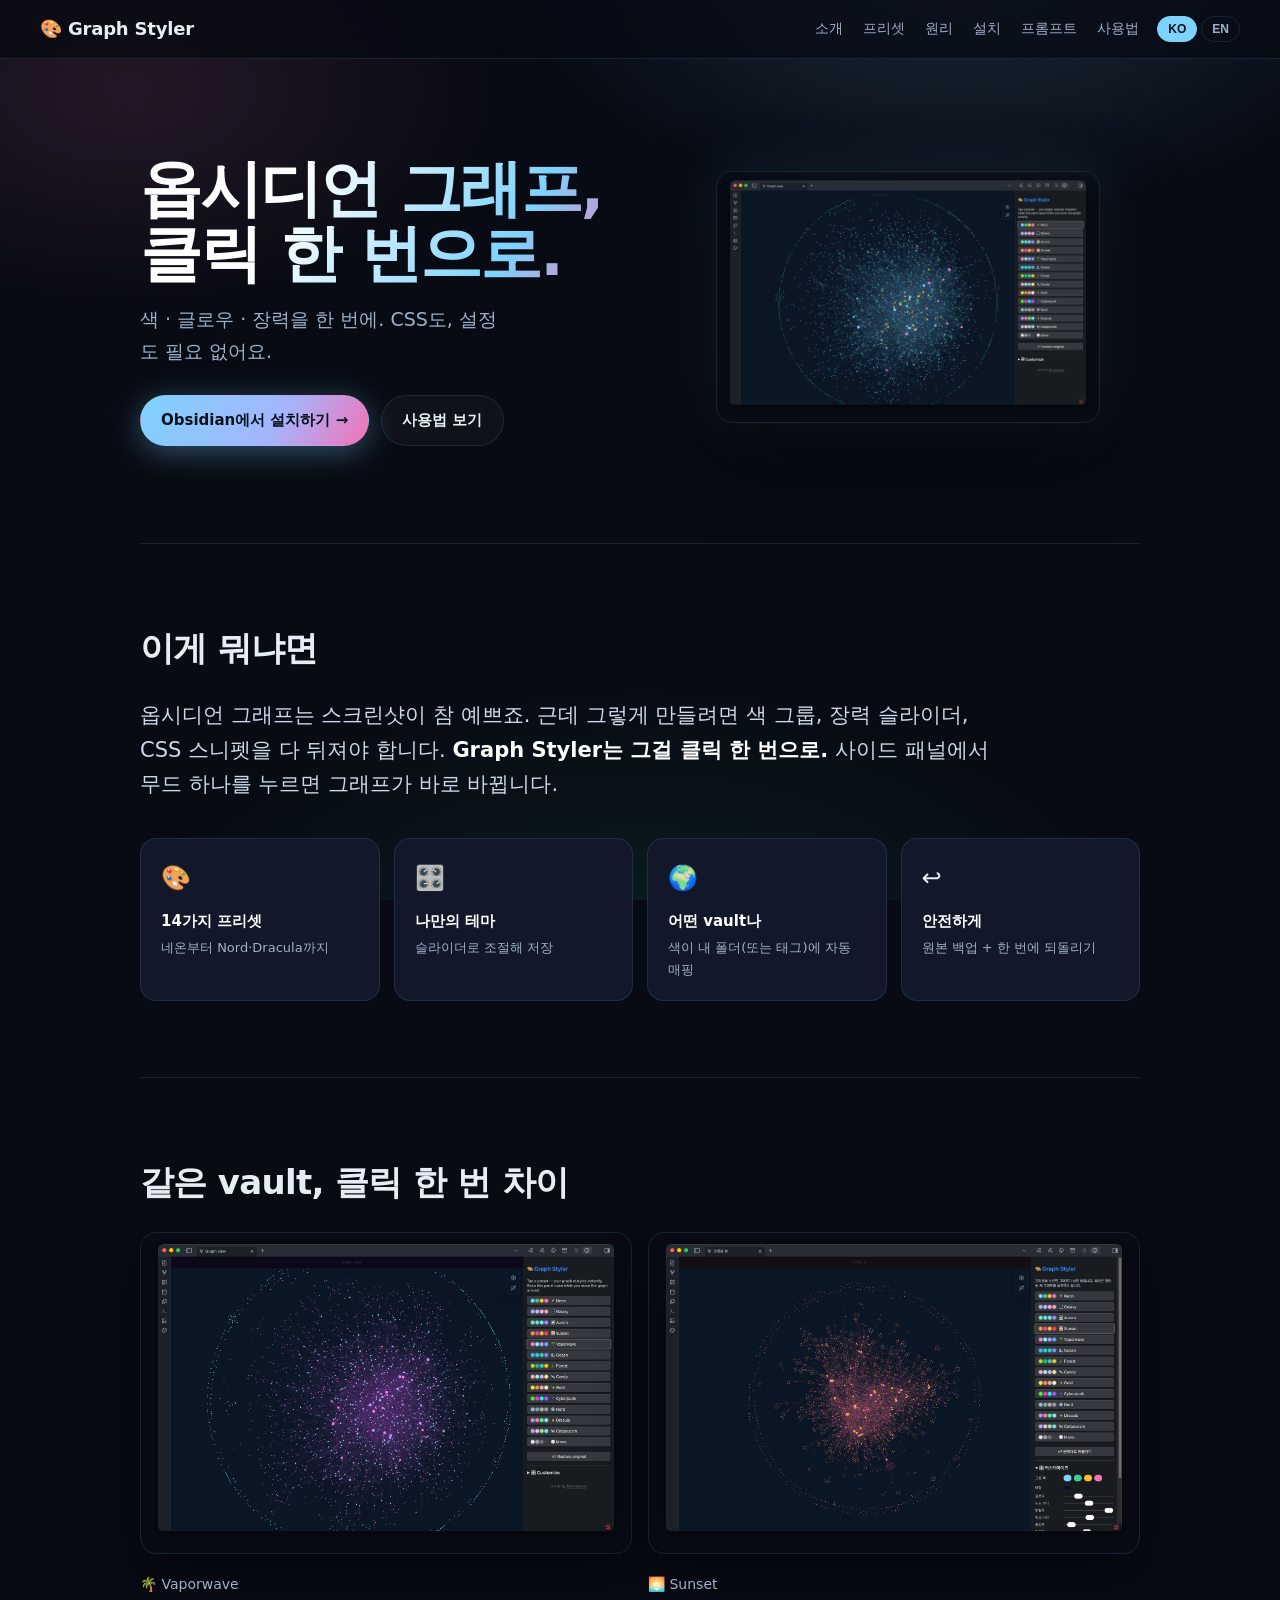
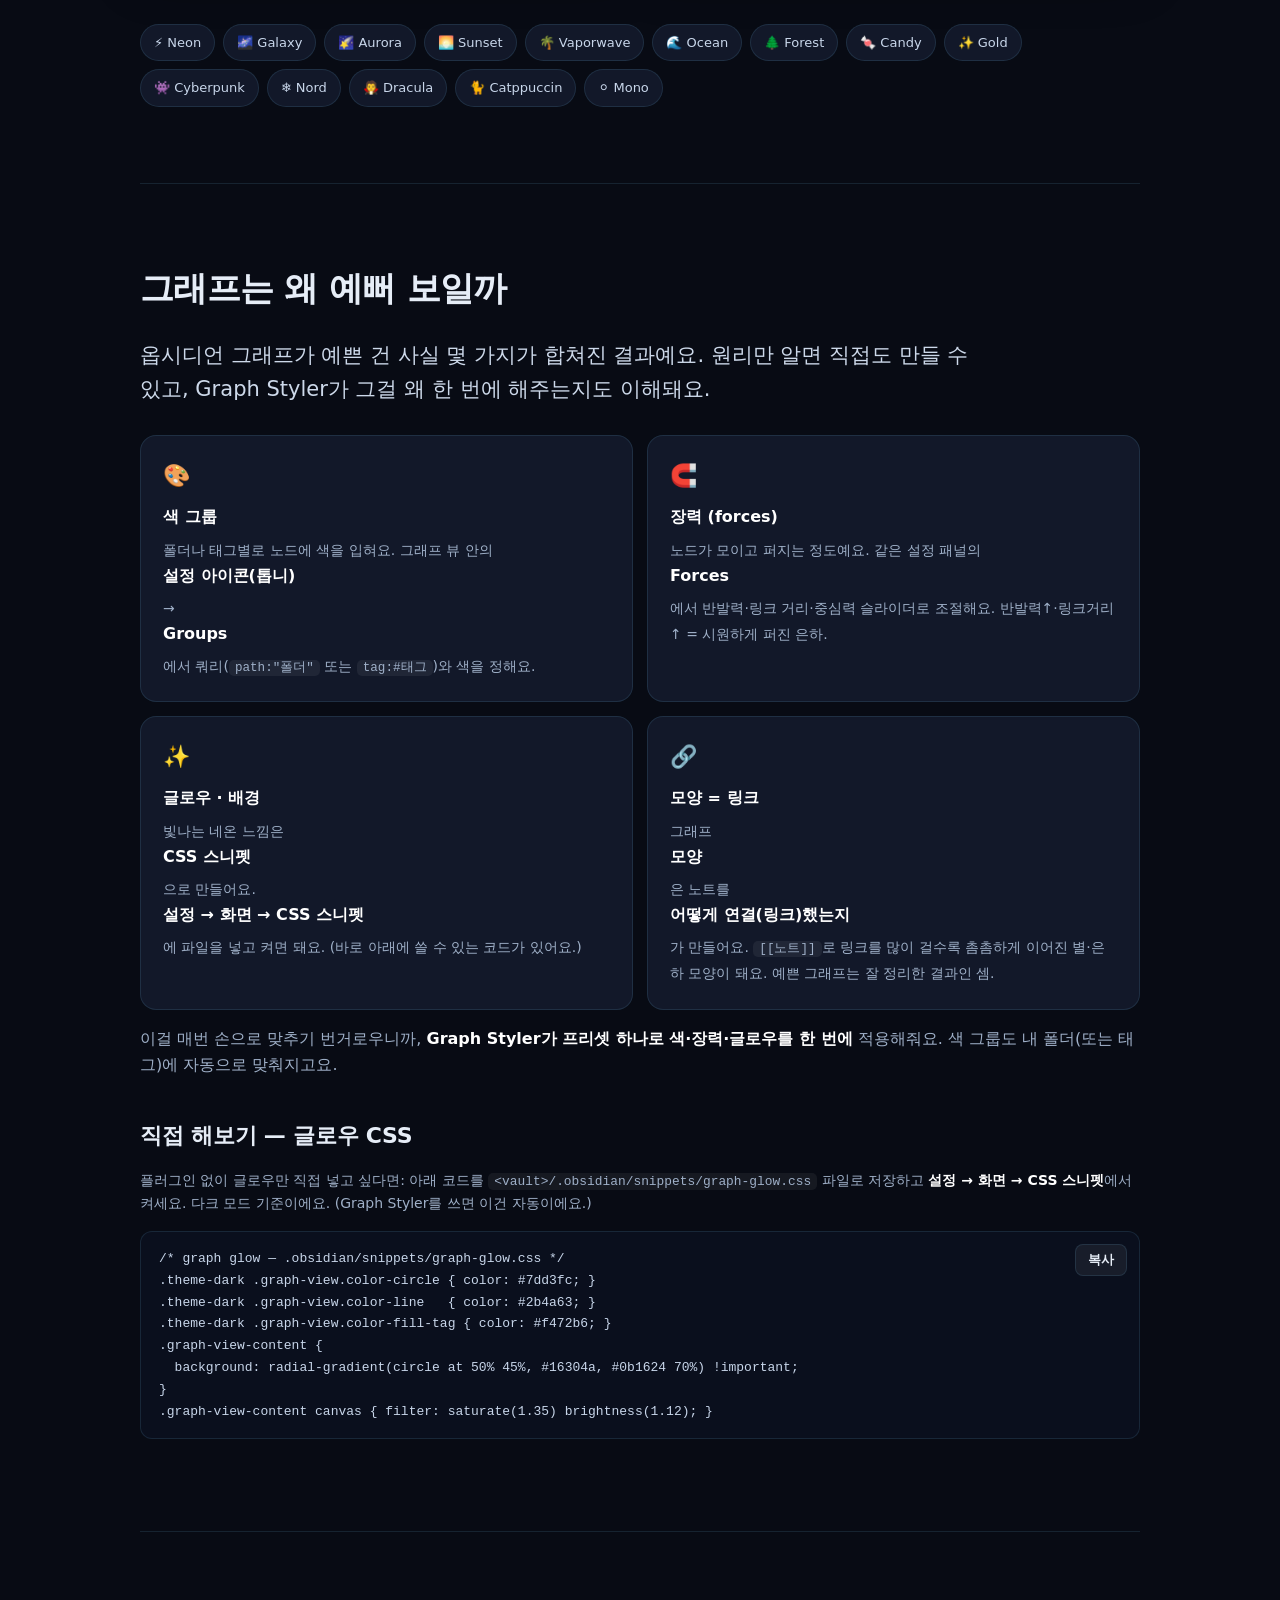
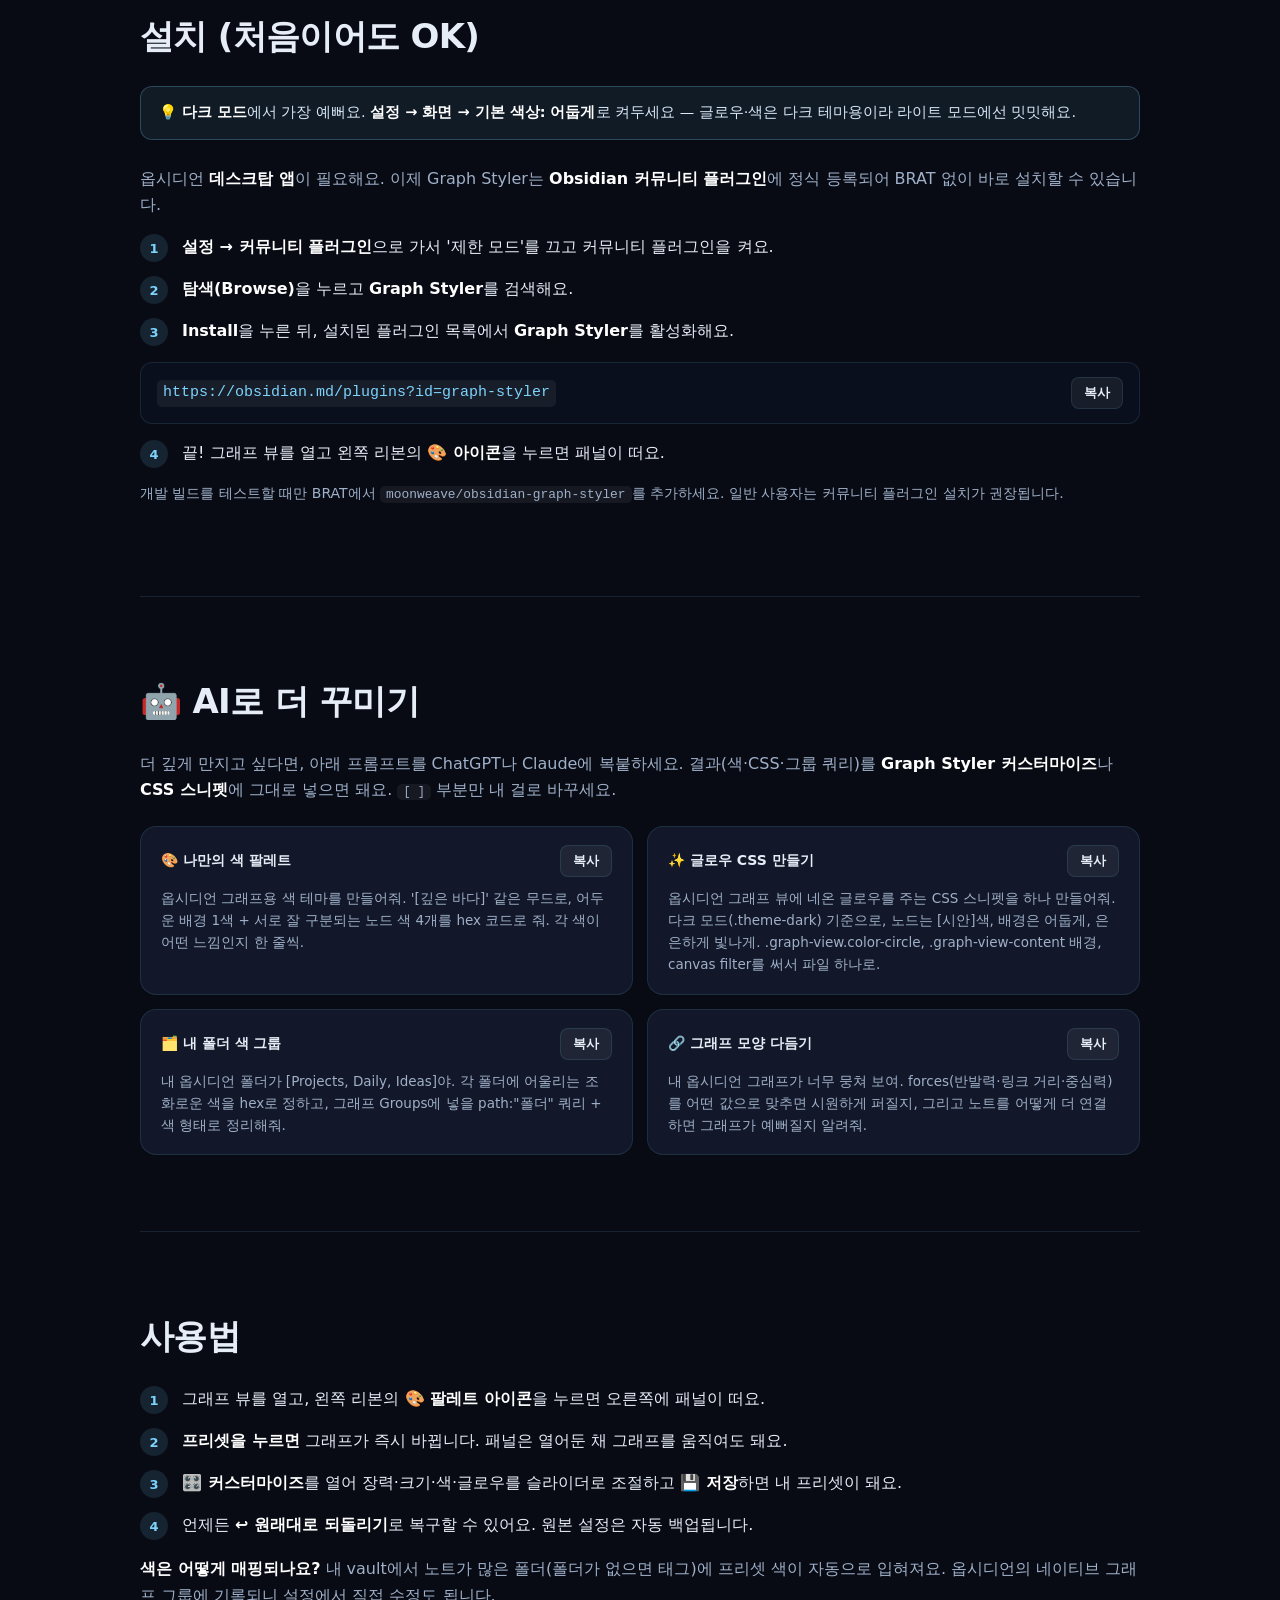
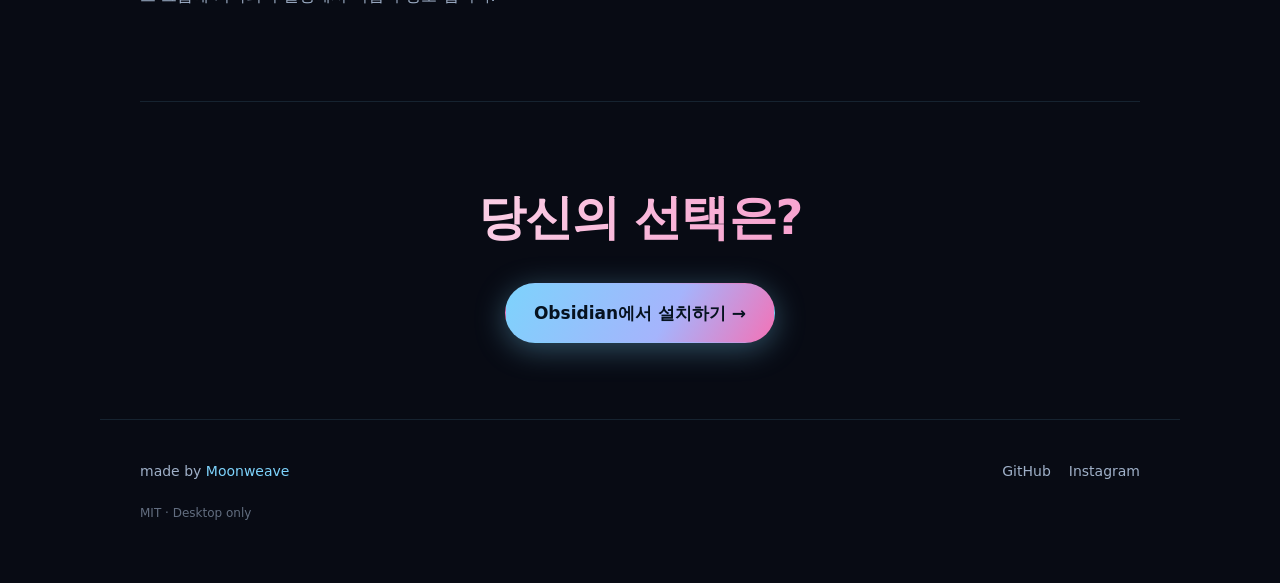
==== index.html @ 017f6d4f "Update Graph Styler install instructions" ====
<!doctype html>
<html lang="ko">
<head>
  <meta charset="utf-8" />
  <meta name="viewport" content="width=device-width, initial-scale=1" />
  <title>Graph Styler — 옵시디언 그래프, 클릭 한 번으로</title>
  <meta name="description" content="옵시디언 그래프 뷰를 클릭 한 번으로 예쁘게. 14가지 프리셋 + 나만의 테마. CSS도, 설정도 필요 없어요." />
  <meta property="og:title" content="Graph Styler" />
  <meta property="og:description" content="옵시디언 그래프, 클릭 한 번으로 예쁘게. One click, 14 themes." />
  <meta property="og:image" content="assets/hero.png" />
  <meta name="theme-color" content="#080b14" />
  <link rel="icon" href="data:image/svg+xml,<svg xmlns=%22http://www.w3.org/2000/svg%22 viewBox=%220 0 100 100%22><text y=%22.9em%22 font-size=%2288%22>%F0%9F%8E%A8</text></svg>" />
  <link rel="stylesheet" href="style.css" />
</head>
<body>
  <header class="nav">
    <a class="brand" href="#top">🎨 Graph Styler</a>
    <nav class="links">
      <a href="#about" data-ko="소개" data-en="About">소개</a>
      <a href="#presets" data-ko="프리셋" data-en="Presets">프리셋</a>
      <a href="#how" data-ko="원리" data-en="How">원리</a>
      <a href="#install" data-ko="설치" data-en="Install">설치</a>
      <a href="#ai" data-ko="프롬프트" data-en="Prompts">프롬프트</a>
      <a href="#usage" data-ko="사용법" data-en="Usage">사용법</a>
    </nav>
    <div class="lang">
      <button class="lang-btn active" data-lang="ko">KO</button>
      <button class="lang-btn" data-lang="en">EN</button>
    </div>
  </header>

  <main id="top">
    <!-- HERO -->
    <section class="hero">
      <div class="hero-text">
        <h1 data-ko="옵시디언 그래프,<br>클릭 한 번으로." data-en="Your Obsidian graph,<br>one click away.">옵시디언 그래프,<br>클릭 한 번으로.</h1>
        <p class="lead" data-ko="색 · 글로우 · 장력을 한 번에. CSS도, 설정도 필요 없어요." data-en="Color, glow, and forces in one tap. No CSS, no setup.">색 · 글로우 · 장력을 한 번에. CSS도, 설정도 필요 없어요.</p>
        <div class="cta">
          <a class="btn primary" href="https://obsidian.md/plugins?id=graph-styler" target="_blank" rel="noopener" data-ko="Obsidian에서 설치하기 →" data-en="Install from Obsidian →">Obsidian에서 설치하기 →</a>
          <a class="btn ghost" href="#usage" data-ko="사용법 보기" data-en="See how">사용법 보기</a>
        </div>
      </div>
      <figure class="hero-shot">
        <img src="assets/hero.png" alt="Graph Styler in Obsidian" loading="eager" />
      </figure>
    </section>

    <!-- ABOUT -->
    <section id="about" class="section">
      <h2 data-ko="이게 뭐냐면" data-en="What it is">이게 뭐냐면</h2>
      <p class="big" data-ko="옵시디언 그래프는 스크린샷이 참 예쁘죠. 근데 그렇게 만들려면 색 그룹, 장력 슬라이더, CSS 스니펫을 다 뒤져야 합니다. <b>Graph Styler는 그걸 클릭 한 번으로.</b> 사이드 패널에서 무드 하나를 누르면 그래프가 바로 바뀝니다." data-en="The Obsidian graph looks great in screenshots, but getting there means fiddling with color groups, force sliders, and CSS. <b>Graph Styler does it in one click.</b> Pick a preset in the side panel and the graph restyles right away.">옵시디언 그래프는 스크린샷이 참 예쁘죠. 근데 그렇게 만들려면 색 그룹, 장력 슬라이더, CSS 스니펫을 다 뒤져야 합니다. <b>Graph Styler는 그걸 클릭 한 번으로.</b> 사이드 패널에서 무드 하나를 누르면 그래프가 바로 바뀝니다.</p>
      <ul class="feature-grid">
        <li><span class="fi">🎨</span><b data-ko="14가지 프리셋" data-en="14 presets">14가지 프리셋</b><em data-ko="네온부터 Nord·Dracula까지" data-en="From Neon to Nord & Dracula">네온부터 Nord·Dracula까지</em></li>
        <li><span class="fi">🎛️</span><b data-ko="나만의 테마" data-en="Make your own">나만의 테마</b><em data-ko="슬라이더로 조절해 저장" data-en="Tune with sliders, then save">슬라이더로 조절해 저장</em></li>
        <li><span class="fi">🌍</span><b data-ko="어떤 vault나" data-en="Any vault">어떤 vault나</b><em data-ko="색이 내 폴더(또는 태그)에 자동 매핑" data-en="Colors map to your folders (or tags)">색이 내 폴더(또는 태그)에 자동 매핑</em></li>
        <li><span class="fi">↩︎</span><b data-ko="안전하게" data-en="Safe">안전하게</b><em data-ko="원본 백업 + 한 번에 되돌리기" data-en="Original backed up, restore anytime">원본 백업 + 한 번에 되돌리기</em></li>
      </ul>
    </section>

    <!-- PRESETS -->
    <section id="presets" class="section">
      <h2 data-ko="같은 vault, 클릭 한 번 차이" data-en="Same vault, one click apart">같은 vault, 클릭 한 번 차이</h2>
      <div class="gallery">
        <figure><img src="assets/vaporwave.png" alt="Vaporwave preset" loading="lazy" /><figcaption>🌴 Vaporwave</figcaption></figure>
        <figure><img src="assets/sunset.png" alt="Sunset preset" loading="lazy" /><figcaption>🌅 Sunset</figcaption></figure>
      </div>
      <div class="chips">
        <span>⚡ Neon</span><span>🌌 Galaxy</span><span>🌠 Aurora</span><span>🌅 Sunset</span>
        <span>🌴 Vaporwave</span><span>🌊 Ocean</span><span>🌲 Forest</span><span>🍬 Candy</span>
        <span>✨ Gold</span><span>👾 Cyberpunk</span><span>❄️ Nord</span><span>🧛 Dracula</span>
        <span>🐈 Catppuccin</span><span>⚪ Mono</span>
      </div>
    </section>

    <!-- HOW -->
    <section id="how" class="section">
      <h2 data-ko="그래프는 왜 예뻐 보일까" data-en="Why a graph looks good">그래프는 왜 예뻐 보일까</h2>
      <p class="big" data-ko="옵시디언 그래프가 예쁜 건 사실 몇 가지가 합쳐진 결과예요. 원리만 알면 직접도 만들 수 있고, Graph Styler가 그걸 왜 한 번에 해주는지도 이해돼요." data-en="A pretty graph is really a few things working together. Once you know them you can do it by hand — and you'll see exactly what Graph Styler does for you in one click.">옵시디언 그래프가 예쁜 건 사실 몇 가지가 합쳐진 결과예요. 원리만 알면 직접도 만들 수 있고, Graph Styler가 그걸 왜 한 번에 해주는지도 이해돼요.</p>
      <ul class="how-grid">
        <li>
          <span class="hi">🎨</span>
          <b data-ko="색 그룹" data-en="Color groups">색 그룹</b>
          <span data-ko="폴더나 태그별로 노드에 색을 입혀요. 그래프 뷰 안의 <b>설정 아이콘(톱니)</b> → <b>Groups</b>에서 쿼리(<code>path:&quot;폴더&quot;</code> 또는 <code>tag:#태그</code>)와 색을 정해요." data-en="Nodes get colored by folder or tag. Click the <b>settings (gear) icon</b> inside the graph view, open <b>Groups</b>, and set a query (<code>path:&quot;folder&quot;</code> or <code>tag:#tag</code>) with a color.">폴더나 태그별로 노드에 색을 입혀요. 그래프 뷰 안의 <b>설정 아이콘(톱니)</b> → <b>Groups</b>에서 쿼리(<code>path:&quot;폴더&quot;</code> 또는 <code>tag:#태그</code>)와 색을 정해요.</span>
        </li>
        <li>
          <span class="hi">🧲</span>
          <b data-ko="장력 (forces)" data-en="Forces">장력 (forces)</b>
          <span data-ko="노드가 모이고 퍼지는 정도예요. 같은 설정 패널의 <b>Forces</b>에서 반발력·링크 거리·중심력 슬라이더로 조절해요. 반발력↑·링크거리↑ = 시원하게 퍼진 은하." data-en="How nodes gather or spread. Use the <b>Forces</b> sliders (repel, link distance, center) in that same graph-view panel. More repel + longer links = a wide, spread-out galaxy.">노드가 모이고 퍼지는 정도예요. 같은 설정 패널의 <b>Forces</b>에서 반발력·링크 거리·중심력 슬라이더로 조절해요. 반발력↑·링크거리↑ = 시원하게 퍼진 은하.</span>
        </li>
        <li>
          <span class="hi">✨</span>
          <b data-ko="글로우 · 배경" data-en="Glow &amp; background">글로우 · 배경</b>
          <span data-ko="빛나는 네온 느낌은 <b>CSS 스니펫</b>으로 만들어요. <b>설정 → 화면 → CSS 스니펫</b>에 파일을 넣고 켜면 돼요. (바로 아래에 쓸 수 있는 코드가 있어요.)" data-en="The glowing neon look comes from a <b>CSS snippet</b>. Drop a file into <b>Settings → Appearance → CSS snippets</b> and toggle it on. (Ready-to-use code is right below.)">빛나는 네온 느낌은 <b>CSS 스니펫</b>으로 만들어요. <b>설정 → 화면 → CSS 스니펫</b>에 파일을 넣고 켜면 돼요. (바로 아래에 쓸 수 있는 코드가 있어요.)</span>
        </li>
        <li>
          <span class="hi">🔗</span>
          <b data-ko="모양 = 링크" data-en="Shape = links">모양 = 링크</b>
          <span data-ko="그래프 <b>모양</b>은 노트를 <b>어떻게 연결(링크)했는지</b>가 만들어요. <code>[[노트]]</code>로 링크를 많이 걸수록 촘촘하게 이어진 별·은하 모양이 돼요. 예쁜 그래프는 잘 정리한 결과인 셈." data-en="The <b>shape</b> comes from <b>how you link your notes</b>. The more <code>[[wikilinks]]</code> you add, the denser and more constellation-like it gets. A pretty graph is the shape of a well-connected vault.">그래프 <b>모양</b>은 노트를 <b>어떻게 연결(링크)했는지</b>가 만들어요. <code>[[노트]]</code>로 링크를 많이 걸수록 촘촘하게 이어진 별·은하 모양이 돼요. 예쁜 그래프는 잘 정리한 결과인 셈.</span>
        </li>
      </ul>
      <p class="muted" data-ko="이걸 매번 손으로 맞추기 번거로우니까, <b>Graph Styler가 프리셋 하나로 색·장력·글로우를 한 번에</b> 적용해줘요. 색 그룹도 내 폴더(또는 태그)에 자동으로 맞춰지고요." data-en="Doing all this by hand every time is tedious — so <b>Graph Styler applies color, forces, and glow in one preset</b>, and maps the colors to your folders (or tags) automatically.">이걸 매번 손으로 맞추기 번거로우니까, <b>Graph Styler가 프리셋 하나로 색·장력·글로우를 한 번에</b> 적용해줘요. 색 그룹도 내 폴더(또는 태그)에 자동으로 맞춰지고요.</p>

      <h3 data-ko="직접 해보기 — 글로우 CSS" data-en="Try it yourself — glow CSS">직접 해보기 — 글로우 CSS</h3>
      <p class="muted small" data-ko="플러그인 없이 글로우만 직접 넣고 싶다면: 아래 코드를 <code>&lt;vault&gt;/.obsidian/snippets/graph-glow.css</code> 파일로 저장하고 <b>설정 → 화면 → CSS 스니펫</b>에서 켜세요. 다크 모드 기준이에요. (Graph Styler를 쓰면 이건 자동이에요.)" data-en="Want just the glow without the plugin? Save the code below as <code>&lt;vault&gt;/.obsidian/snippets/graph-glow.css</code> and enable it in <b>Settings → Appearance → CSS snippets</b>. Built for dark mode. (Graph Styler does this for you.)">플러그인 없이 글로우만 직접 넣고 싶다면: 아래 코드를 <code>&lt;vault&gt;/.obsidian/snippets/graph-glow.css</code> 파일로 저장하고 <b>설정 → 화면 → CSS 스니펫</b>에서 켜세요. 다크 모드 기준이에요. (Graph Styler를 쓰면 이건 자동이에요.)</p>
      <div class="snippet">
        <pre><code>/* graph glow — .obsidian/snippets/graph-glow.css */
.theme-dark .graph-view.color-circle { color: #7dd3fc; }
.theme-dark .graph-view.color-line   { color: #2b4a63; }
.theme-dark .graph-view.color-fill-tag { color: #f472b6; }
.graph-view-content {
  background: radial-gradient(circle at 50% 45%, #16304a, #0b1624 70%) !important;
}
.graph-view-content canvas { filter: saturate(1.35) brightness(1.12); }</code></pre>
        <button class="copy snippet-copy" data-ko="복사" data-en="Copy">복사</button>
      </div>
    </section>

    <!-- INSTALL -->
    <section id="install" class="section">
      <h2 data-ko="설치 (처음이어도 OK)" data-en="Install (beginner-friendly)">설치 (처음이어도 OK)</h2>
      <div class="tip" data-ko="💡 <b>다크 모드</b>에서 가장 예뻐요. <b>설정 → 화면 → 기본 색상: 어둡게</b>로 켜두세요 — 글로우·색은 다크 테마용이라 라이트 모드에선 밋밋해요." data-en="💡 Works best in <b>dark mode</b>. Turn it on in <b>Settings → Appearance → Base color scheme: Dark</b> — the glow and colors are built for dark themes.">💡 <b>다크 모드</b>에서 가장 예뻐요. <b>설정 → 화면 → 기본 색상: 어둡게</b>로 켜두세요 — 글로우·색은 다크 테마용이라 라이트 모드에선 밋밋해요.</div>
      <p class="muted" data-ko="옵시디언 <b>데스크탑 앱</b>이 필요해요. 이제 Graph Styler는 <b>Obsidian 커뮤니티 플러그인</b>에 정식 등록되어 BRAT 없이 바로 설치할 수 있습니다." data-en="You'll need the Obsidian <b>desktop app</b>. Graph Styler is now officially listed in <b>Obsidian Community plugins</b>, so you can install it directly without BRAT.">옵시디언 <b>데스크탑 앱</b>이 필요해요. 이제 Graph Styler는 <b>Obsidian 커뮤니티 플러그인</b>에 정식 등록되어 BRAT 없이 바로 설치할 수 있습니다.</p>
      <ol class="steps big-steps">
        <li><span class="n">1</span><span data-ko="<b>설정 → 커뮤니티 플러그인</b>으로 가서 '제한 모드'를 끄고 커뮤니티 플러그인을 켜요." data-en="Go to <b>Settings → Community plugins</b>, turn off Restricted mode, and enable community plugins."><b>설정 → 커뮤니티 플러그인</b>으로 가서 '제한 모드'를 끄고 커뮤니티 플러그인을 켜요.</span></li>
        <li><span class="n">2</span><span data-ko="<b>탐색(Browse)</b>을 누르고 <b>Graph Styler</b>를 검색해요." data-en="Click <b>Browse</b> and search for <b>Graph Styler</b>."><b>탐색(Browse)</b>을 누르고 <b>Graph Styler</b>를 검색해요.</span></li>
        <li><span class="n">3</span><span data-ko="<b>Install</b>을 누른 뒤, 설치된 플러그인 목록에서 <b>Graph Styler</b>를 활성화해요." data-en="Click <b>Install</b>, then enable <b>Graph Styler</b> in your installed plugins list."><b>Install</b>을 누른 뒤, 설치된 플러그인 목록에서 <b>Graph Styler</b>를 활성화해요.</span></li>
      </ol>
      <div class="code"><code>https://obsidian.md/plugins?id=graph-styler</code><button class="copy" data-copy="https://obsidian.md/plugins?id=graph-styler" data-ko="복사" data-en="Copy">복사</button></div>
      <ol class="steps big-steps" start="4">
        <li><span class="n">4</span><span data-ko="끝! 그래프 뷰를 열고 왼쪽 리본의 <b>🎨 아이콘</b>을 누르면 패널이 떠요." data-en="Done! Open the graph view and click the <b>🎨 icon</b> in the left ribbon to open the panel.">끝! 그래프 뷰를 열고 왼쪽 리본의 <b>🎨 아이콘</b>을 누르면 패널이 떠요.</span></li>
      </ol>
      <p class="muted small" data-ko="개발 빌드를 테스트할 때만 BRAT에서 <code>moonweave/obsidian-graph-styler</code>를 추가하세요. 일반 사용자는 커뮤니티 플러그인 설치가 권장됩니다." data-en="Use BRAT with <code>moonweave/obsidian-graph-styler</code> only for development builds. For normal use, install from Community plugins.">개발 빌드를 테스트할 때만 BRAT에서 <code>moonweave/obsidian-graph-styler</code>를 추가하세요. 일반 사용자는 커뮤니티 플러그인 설치가 권장됩니다.</p>
    </section>

    <!-- AI PROMPTS -->
    <section id="ai" class="section">
      <h2 data-ko="🤖 AI로 더 꾸미기" data-en="🤖 Customize with AI">🤖 AI로 더 꾸미기</h2>
      <p class="muted" data-ko="더 깊게 만지고 싶다면, 아래 프롬프트를 ChatGPT나 Claude에 복붙하세요. 결과(색·CSS·그룹 쿼리)를 <b>Graph Styler 커스터마이즈</b>나 <b>CSS 스니펫</b>에 그대로 넣으면 돼요. <code>[ ]</code> 부분만 내 걸로 바꾸세요." data-en="Want to go further? Paste any prompt below into ChatGPT or Claude, then drop the result (palette, CSS, group queries) into <b>Graph Styler's customizer</b> or a <b>CSS snippet</b>. Just swap the <code>[ ]</code> bits for your own.">더 깊게 만지고 싶다면, 아래 프롬프트를 ChatGPT나 Claude에 복붙하세요. 결과(색·CSS·그룹 쿼리)를 <b>Graph Styler 커스터마이즈</b>나 <b>CSS 스니펫</b>에 그대로 넣으면 돼요. <code>[ ]</code> 부분만 내 걸로 바꾸세요.</p>

      <div class="prompts">
        <div class="prompt">
          <div class="prompt-head"><span class="prompt-label" data-ko="🎨 나만의 색 팔레트" data-en="🎨 Your own palette">🎨 나만의 색 팔레트</span><button class="copy prompt-copy" data-ko="복사" data-en="Copy">복사</button></div>
          <p class="prompt-text" data-ko="옵시디언 그래프용 색 테마를 만들어줘. '[깊은 바다]' 같은 무드로, 어두운 배경 1색 + 서로 잘 구분되는 노드 색 4개를 hex 코드로 줘. 각 색이 어떤 느낌인지 한 줄씩." data-en="Design a color theme for my Obsidian graph with a '[deep ocean]' mood: one dark background color plus four clearly distinct node colors, all as hex. One line on each color's feel.">옵시디언 그래프용 색 테마를 만들어줘. '[깊은 바다]' 같은 무드로, 어두운 배경 1색 + 서로 잘 구분되는 노드 색 4개를 hex 코드로 줘. 각 색이 어떤 느낌인지 한 줄씩.</p>
        </div>

        <div class="prompt">
          <div class="prompt-head"><span class="prompt-label" data-ko="✨ 글로우 CSS 만들기" data-en="✨ Make a glow CSS">✨ 글로우 CSS 만들기</span><button class="copy prompt-copy" data-ko="복사" data-en="Copy">복사</button></div>
          <p class="prompt-text" data-ko="옵시디언 그래프 뷰에 네온 글로우를 주는 CSS 스니펫을 하나 만들어줘. 다크 모드(.theme-dark) 기준으로, 노드는 [시안]색, 배경은 어둡게, 은은하게 빛나게. .graph-view.color-circle, .graph-view-content 배경, canvas filter를 써서 파일 하나로." data-en="Write one Obsidian CSS snippet that adds a neon glow to the graph view: scoped to dark mode (.theme-dark): [cyan] nodes, dark background, soft glow. Use .graph-view.color-circle, the .graph-view-content background, and a canvas filter — as a single file.">옵시디언 그래프 뷰에 네온 글로우를 주는 CSS 스니펫을 하나 만들어줘. 다크 모드(.theme-dark) 기준으로, 노드는 [시안]색, 배경은 어둡게, 은은하게 빛나게. .graph-view.color-circle, .graph-view-content 배경, canvas filter를 써서 파일 하나로.</p>
        </div>

        <div class="prompt">
          <div class="prompt-head"><span class="prompt-label" data-ko="🗂️ 내 폴더 색 그룹" data-en="🗂️ Groups for my folders">🗂️ 내 폴더 색 그룹</span><button class="copy prompt-copy" data-ko="복사" data-en="Copy">복사</button></div>
          <p class="prompt-text" data-ko="내 옵시디언 폴더가 [Projects, Daily, Ideas]야. 각 폴더에 어울리는 조화로운 색을 hex로 정하고, 그래프 Groups에 넣을 path:&quot;폴더&quot; 쿼리 + 색 형태로 정리해줘." data-en="My Obsidian folders are [Projects, Daily, Ideas]. Pick a harmonious hex color for each, then list them as graph-group entries: a path:&quot;folder&quot; query plus its color.">내 옵시디언 폴더가 [Projects, Daily, Ideas]야. 각 폴더에 어울리는 조화로운 색을 hex로 정하고, 그래프 Groups에 넣을 path:&quot;폴더&quot; 쿼리 + 색 형태로 정리해줘.</p>
        </div>

        <div class="prompt">
          <div class="prompt-head"><span class="prompt-label" data-ko="🔗 그래프 모양 다듬기" data-en="🔗 Shape up the graph">🔗 그래프 모양 다듬기</span><button class="copy prompt-copy" data-ko="복사" data-en="Copy">복사</button></div>
          <p class="prompt-text" data-ko="내 옵시디언 그래프가 너무 뭉쳐 보여. forces(반발력·링크 거리·중심력)를 어떤 값으로 맞추면 시원하게 퍼질지, 그리고 노트를 어떻게 더 연결하면 그래프가 예뻐질지 알려줘." data-en="My Obsidian graph looks too clumped. What forces values (repel, link distance, center) would spread it out nicely, and how should I link my notes to make the graph prettier?">내 옵시디언 그래프가 너무 뭉쳐 보여. forces(반발력·링크 거리·중심력)를 어떤 값으로 맞추면 시원하게 퍼질지, 그리고 노트를 어떻게 더 연결하면 그래프가 예뻐질지 알려줘.</p>
        </div>
      </div>
    </section>

    <!-- USAGE -->
    <section id="usage" class="section">
      <h2 data-ko="사용법" data-en="How to use">사용법</h2>
      <ol class="steps big-steps">
        <li><span class="n">1</span><span data-ko="그래프 뷰를 열고, 왼쪽 리본의 <b>🎨 팔레트 아이콘</b>을 누르면 오른쪽에 패널이 떠요." data-en="Open the graph view and click the <b>🎨 palette icon</b> in the left ribbon — a panel opens on the right.">그래프 뷰를 열고, 왼쪽 리본의 <b>🎨 팔레트 아이콘</b>을 누르면 오른쪽에 패널이 떠요.</span></li>
        <li><span class="n">2</span><span data-ko="<b>프리셋을 누르면</b> 그래프가 즉시 바뀝니다. 패널은 열어둔 채 그래프를 움직여도 돼요." data-en="<b>Tap a preset</b> — the graph restyles instantly. Keep the panel open while you move the graph.">

<b>프리셋을 누르면</b> 그래프가 즉시 바뀝니다. 패널은 열어둔 채 그래프를 움직여도 돼요.</span></li>
        <li><span class="n">3</span><span data-ko="<b>🎛️ 커스터마이즈</b>를 열어 장력·크기·색·글로우를 슬라이더로 조절하고 <b>💾 저장</b>하면 내 프리셋이 돼요." data-en="Open <b>🎛️ Customize</b>, drag the force/size/color/glow sliders, and <b>💾 Save</b> it as your own preset.">

<b>🎛️ 커스터마이즈</b>를 열어 장력·크기·색·글로우를 슬라이더로 조절하고 <b>💾 저장</b>하면 내 프리셋이 돼요.</span></li>
        <li><span class="n">4</span><span data-ko="언제든 <b>↩︎ 원래대로 되돌리기</b>로 복구할 수 있어요. 원본 설정은 자동 백업됩니다." data-en="Hit <b>↩︎ Restore</b> anytime — your original config is backed up automatically.">언제든 <b>↩︎ 원래대로 되돌리기</b>로 복구할 수 있어요. 원본 설정은 자동 백업됩니다.</span></li>
      </ol>
      <p class="muted" data-ko="<b>색은 어떻게 매핑되나요?</b> 내 vault에서 노트가 많은 폴더(폴더가 없으면 태그)에 프리셋 색이 자동으로 입혀져요. 옵시디언의 네이티브 그래프 그룹에 기록되니 설정에서 직접 수정도 됩니다." data-en="<b>How do colors map?</b> The preset palette is assigned to your busiest folders (or tags, if you don't use folders). It writes to Obsidian's native graph groups, so you can tweak them in settings too.">

<b>색은 어떻게 매핑되나요?</b> 내 vault에서 노트가 많은 폴더(폴더가 없으면 태그)에 프리셋 색이 자동으로 입혀져요. 옵시디언의 네이티브 그래프 그룹에 기록되니 설정에서 직접 수정도 됩니다.</p>
    </section>

    <!-- CTA -->
    <section class="section closer">
      <h2 data-ko="당신의 선택은?" data-en="Your move.">당신의 선택은?</h2>
      <a class="btn primary big" href="https://obsidian.md/plugins?id=graph-styler" target="_blank" rel="noopener" data-ko="Obsidian에서 설치하기 →" data-en="Install from Obsidian →">Obsidian에서 설치하기 →</a>
    </section>
  </main>

  <footer class="footer">
    <div class="made">made by <a href="https://github.com/moonweave" target="_blank" rel="noopener">Moonweave</a></div>
    <div class="flinks">
      <a href="https://github.com/moonweave/obsidian-graph-styler" target="_blank" rel="noopener">GitHub</a>
      <a href="https://www.instagram.com/phd.ai.log/" target="_blank" rel="noopener">Instagram</a>
    </div>
    <div class="lic">MIT · Desktop only</div>
  </footer>

  <script src="script.js"></script>
</body>
</html>
---- style.css ----
:root {
  --bg: #080b14;
  --bg2: #0e1322;
  --card: #121829;
  --border: rgba(125, 211, 252, 0.12);
  --text: #e6edf7;
  --muted: #9fb0c8;
  --accent: #7dd3fc;
  --accent2: #f472b6;
  --accent3: #34d399;
  --radius: 16px;
  --maxw: 1080px;
}

* { box-sizing: border-box; }

html { scroll-behavior: smooth; scroll-padding-top: 80px; }

body {
  margin: 0;
  background: var(--bg);
  color: var(--text);
  font-family: system-ui, -apple-system, "Apple SD Gothic Neo", "Pretendard",
    "Segoe UI", Roboto, sans-serif;
  line-height: 1.65;
  -webkit-font-smoothing: antialiased;
  overflow-x: hidden;
}

body::before {
  content: "";
  position: fixed;
  inset: 0;
  z-index: -1;
  background:
    radial-gradient(60% 50% at 75% -5%, rgba(125, 211, 252, 0.16), transparent 60%),
    radial-gradient(55% 45% at 10% 10%, rgba(244, 114, 182, 0.12), transparent 55%),
    radial-gradient(70% 60% at 50% 110%, rgba(52, 211, 153, 0.10), transparent 60%);
}

a { color: inherit; text-decoration: none; }
b { color: #fff; font-weight: 650; }

/* ---- nav ---- */
.nav {
  position: sticky;
  top: 0;
  z-index: 50;
  display: flex;
  align-items: center;
  gap: 18px;
  padding: 14px clamp(16px, 4vw, 40px);
  background: rgba(8, 11, 20, 0.72);
  backdrop-filter: blur(14px);
  border-bottom: 1px solid var(--border);
}
.brand { font-weight: 700; font-size: 18px; letter-spacing: -0.01em; }
.nav .links { display: flex; gap: 20px; margin-left: auto; font-size: 14px; color: var(--muted); }
.nav .links a:hover { color: var(--text); }
.lang { display: flex; gap: 4px; }
.lang-btn {
  background: transparent; border: 1px solid var(--border); color: var(--muted);
  font-size: 12px; font-weight: 600; padding: 5px 10px; border-radius: 999px; cursor: pointer;
}
.lang-btn.active { color: #06121f; background: var(--accent); border-color: var(--accent); }

/* ---- layout ---- */
main { max-width: var(--maxw); margin: 0 auto; padding: 0 clamp(16px, 4vw, 40px); }
.section { padding: 76px 0; border-top: 1px solid var(--border); }
.section h2 { font-size: clamp(24px, 3.4vw, 34px); letter-spacing: -0.02em; margin: 0 0 22px; }

/* ---- hero ---- */
.hero {
  display: grid;
  grid-template-columns: 1.05fr 1fr;
  gap: 48px;
  align-items: center;
  padding: clamp(48px, 8vw, 96px) 0;
}
.hero h1 {
  font-size: clamp(34px, 6vw, 62px);
  line-height: 1.05;
  letter-spacing: -0.03em;
  margin: 0 0 18px;
  background: linear-gradient(120deg, #fff 30%, var(--accent) 75%, var(--accent2));
  -webkit-background-clip: text;
  background-clip: text;
  color: transparent;
}
.lead { font-size: clamp(16px, 2vw, 19px); color: var(--muted); margin: 0 0 28px; max-width: 30ch; }
.cta { display: flex; gap: 12px; flex-wrap: wrap; }

.btn {
  display: inline-flex; align-items: center; gap: 6px;
  font-weight: 650; font-size: 15px; padding: 12px 20px; border-radius: 999px;
  border: 1px solid transparent; cursor: pointer; transition: transform .12s ease, box-shadow .2s ease;
}
.btn.primary {
  color: #06121f;
  background: linear-gradient(120deg, var(--accent), #a5b4fc 60%, var(--accent2));
  box-shadow: 0 6px 30px rgba(125, 211, 252, 0.35);
}
.btn.primary:hover { transform: translateY(-2px); box-shadow: 0 10px 38px rgba(125, 211, 252, 0.5); }
.btn.ghost { color: var(--text); border-color: var(--border); background: rgba(255, 255, 255, 0.03); }
.btn.ghost:hover { border-color: var(--accent); }
.btn.big { font-size: 17px; padding: 15px 28px; }

.hero-shot img {
  width: 100%; border-radius: var(--radius);
  border: 1px solid var(--border);
  box-shadow: 0 30px 80px rgba(0, 0, 0, 0.55), 0 0 60px rgba(125, 211, 252, 0.12);
}

/* ---- about ---- */
.big { font-size: clamp(17px, 2.1vw, 21px); color: #cdd9ea; max-width: 64ch; }
.muted { color: var(--muted); }
.small { font-size: 14px; }

.feature-grid {
  list-style: none; padding: 0; margin: 36px 0 0;
  display: grid; grid-template-columns: repeat(4, 1fr); gap: 14px;
}
.feature-grid li {
  background: var(--card); border: 1px solid var(--border); border-radius: var(--radius);
  padding: 20px; display: flex; flex-direction: column; gap: 4px;
}
.feature-grid .fi { font-size: 24px; margin-bottom: 6px; }
.feature-grid b { font-size: 15px; }
.feature-grid em { font-style: normal; font-size: 13px; color: var(--muted); }

/* ---- presets ---- */
.gallery { display: grid; grid-template-columns: 1fr 1fr; gap: 16px; }
.gallery figure { margin: 0; }
.gallery img {
  width: 100%; border-radius: var(--radius); border: 1px solid var(--border);
  box-shadow: 0 20px 50px rgba(0, 0, 0, 0.45);
}
.gallery figcaption { margin-top: 10px; color: var(--muted); font-size: 14px; }
.chips { display: flex; flex-wrap: wrap; gap: 8px; margin-top: 28px; }
.chips span {
  font-size: 13px; padding: 7px 13px; border-radius: 999px;
  background: var(--card); border: 1px solid var(--border); color: #c8d6ea;
}

/* ---- steps / code ---- */
.steps { list-style: none; padding: 0; margin: 0; display: flex; flex-direction: column; gap: 14px; }
.steps li { display: flex; gap: 14px; align-items: flex-start; }
.steps .n {
  flex: 0 0 28px; height: 28px; border-radius: 50%;
  background: rgba(125, 211, 252, 0.12); color: var(--accent);
  display: grid; place-items: center; font-size: 13px; font-weight: 700;
}
.big-steps li { font-size: 16px; }
.code {
  display: flex; align-items: center; justify-content: space-between; gap: 12px;
  margin: 16px 0; padding: 14px 16px; border-radius: 12px;
  background: #0a0f1d; border: 1px solid var(--border);
}
.code code { font-family: ui-monospace, "SF Mono", Menlo, monospace; color: var(--accent); font-size: 15px; }
.copy {
  background: rgba(255, 255, 255, 0.06); border: 1px solid var(--border); color: var(--text);
  font-size: 13px; font-weight: 600; padding: 6px 12px; border-radius: 8px; cursor: pointer; flex-shrink: 0;
}
.copy:hover { border-color: var(--accent); }
.copy.done { color: var(--accent3); border-color: var(--accent3); }
code { background: rgba(255, 255, 255, 0.06); padding: 1px 6px; border-radius: 5px; font-size: 0.92em; }

/* ---- closer / footer ---- */
.closer { text-align: center; }
.closer h2 {
  font-size: clamp(28px, 5vw, 48px);
  background: linear-gradient(120deg, #fff, var(--accent2));
  -webkit-background-clip: text; background-clip: text; color: transparent;
  margin-bottom: 26px;
}
.footer {
  max-width: var(--maxw); margin: 0 auto; padding: 40px clamp(16px, 4vw, 40px) 60px;
  border-top: 1px solid var(--border);
  display: flex; align-items: center; gap: 20px; flex-wrap: wrap; color: var(--muted); font-size: 14px;
}
.footer .made a { color: var(--accent); }
.footer .flinks { display: flex; gap: 18px; margin-left: auto; }
.footer .flinks a:hover { color: var(--text); }
.footer .lic { width: 100%; font-size: 12px; opacity: 0.6; }

/* ---- lang toggle ---- */
[data-en] { transition: opacity .12s ease; }

/* ---- responsive ---- */
@media (max-width: 820px) {
  .hero { grid-template-columns: 1fr; gap: 32px; }
  .feature-grid { grid-template-columns: 1fr 1fr; }
  .gallery { grid-template-columns: 1fr; }
  .nav .links { display: none; }
}
@media (max-width: 460px) {
  .feature-grid { grid-template-columns: 1fr; }
}

/* ---- how / snippet ---- */
.section h3 { font-size: clamp(18px, 2.4vw, 22px); margin: 40px 0 12px; letter-spacing: -0.01em; }
.how-grid { list-style: none; padding: 0; margin: 28px 0 0; display: grid; grid-template-columns: 1fr 1fr; gap: 14px; }
.how-grid li { background: var(--card); border: 1px solid var(--border); border-radius: var(--radius); padding: 22px; }
.how-grid .hi { display: block; font-size: 22px; margin-bottom: 10px; }
.how-grid b { display: block; font-size: 16px; margin-bottom: 6px; }
.how-grid li > span:not(.hi) { color: var(--muted); font-size: 14px; line-height: 1.6; }
.how-grid code, .steps code { font-size: 0.9em; }
.snippet { position: relative; margin: 16px 0; padding: 16px 18px; border-radius: 12px; background: #0a0f1d; border: 1px solid var(--border); overflow-x: auto; }
.snippet pre { margin: 0; }
.snippet code { font-family: ui-monospace, "SF Mono", Menlo, monospace; font-size: 13px; line-height: 1.6; color: #c8d6ea; background: none; padding: 0; white-space: pre; }
.snippet .snippet-copy { position: absolute; top: 12px; right: 12px; }
kbd { background: rgba(255, 255, 255, 0.08); border: 1px solid var(--border); border-radius: 5px; padding: 1px 6px; font-size: 0.85em; font-family: ui-monospace, monospace; }
@media (max-width: 700px) { .how-grid { grid-template-columns: 1fr; } }

/* ---- ai prompts ---- */
.prompts { display: grid; grid-template-columns: 1fr 1fr; gap: 14px; margin-top: 22px; }
.prompt { background: var(--card); border: 1px solid var(--border); border-radius: var(--radius); padding: 18px 20px; }
.prompt-head { display: flex; align-items: center; justify-content: space-between; gap: 12px; margin-bottom: 10px; }
.prompt-label { font-weight: 650; font-size: 14px; }
.prompt-text { margin: 0; font-size: 13.5px; line-height: 1.65; color: var(--muted); }
@media (max-width: 700px) { .prompts { grid-template-columns: 1fr; } }

/* ---- tip callout ---- */
.tip {
  margin: 18px 0 26px;
  padding: 14px 18px;
  border-radius: 12px;
  background: rgba(125, 211, 252, 0.08);
  border: 1px solid rgba(125, 211, 252, 0.25);
  color: #d7e8f7;
  font-size: 14.5px;
  line-height: 1.6;
}
.tip b { color: #fff; }
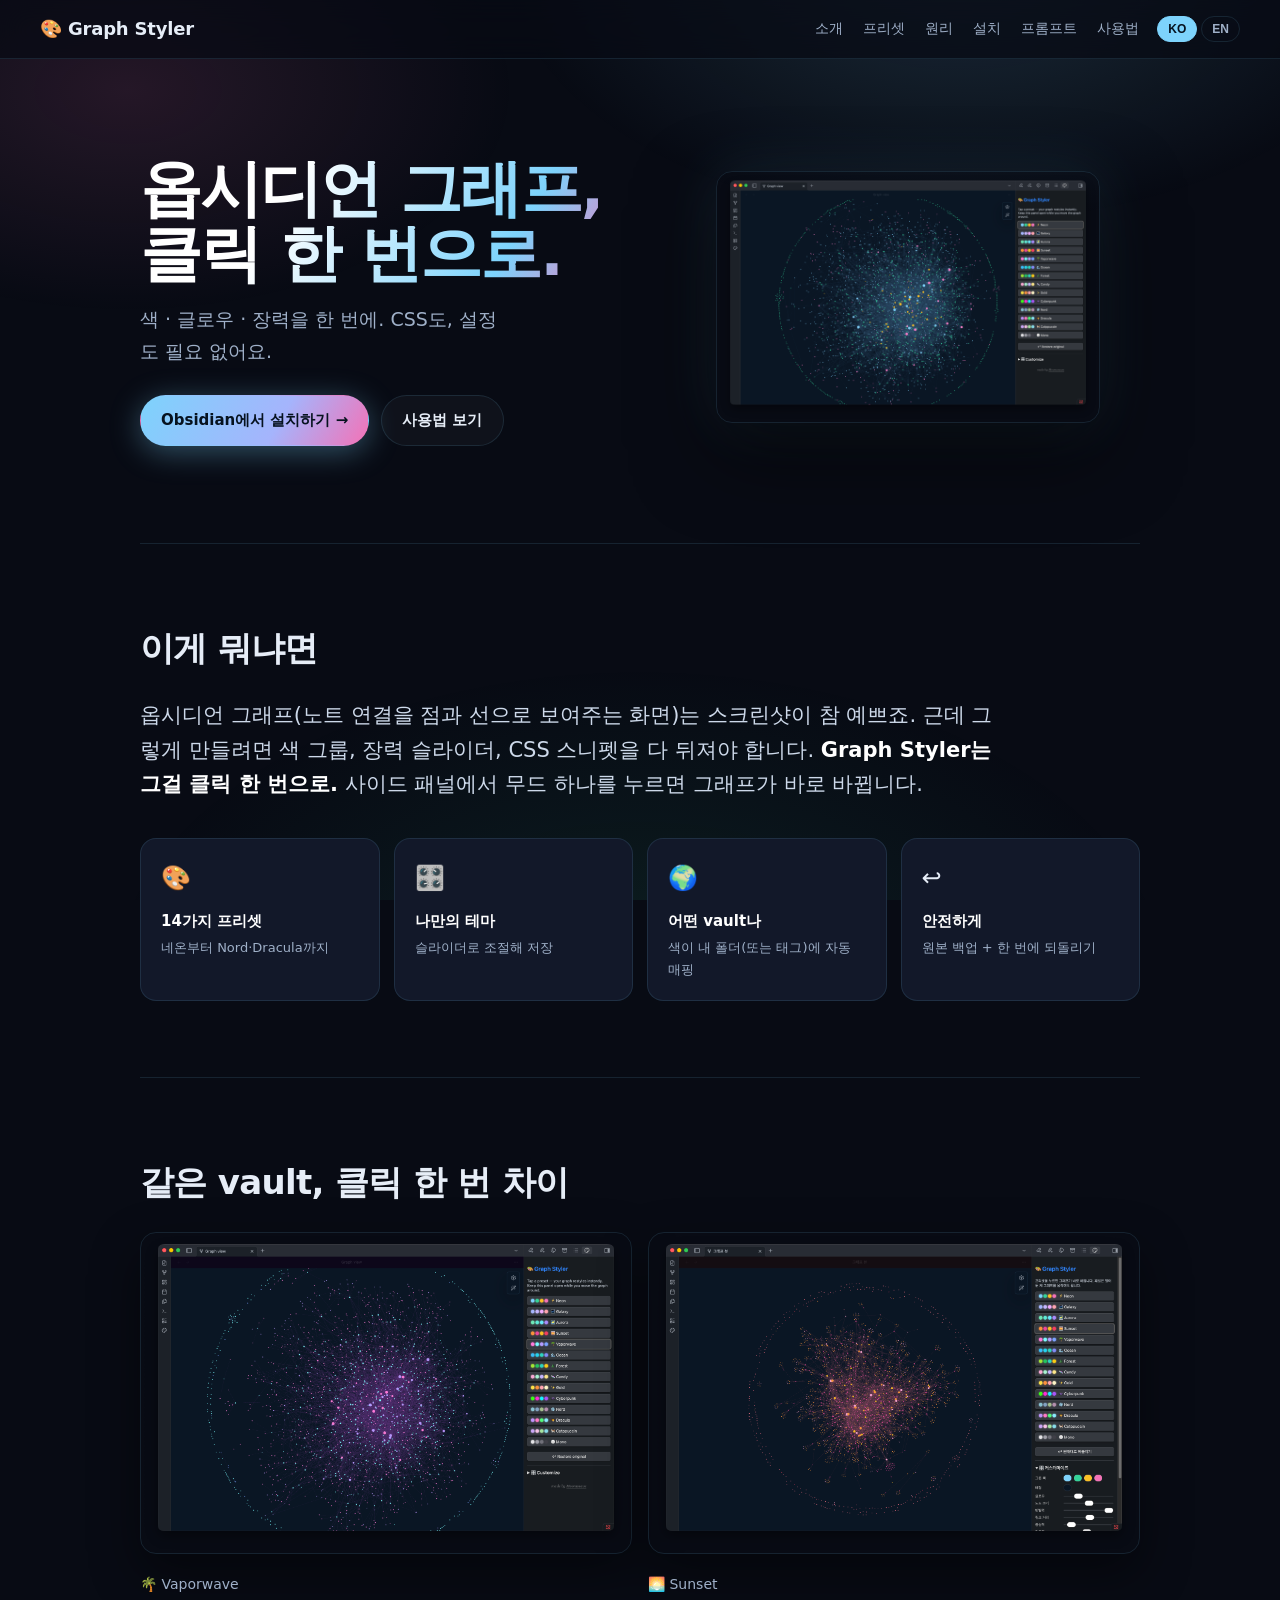
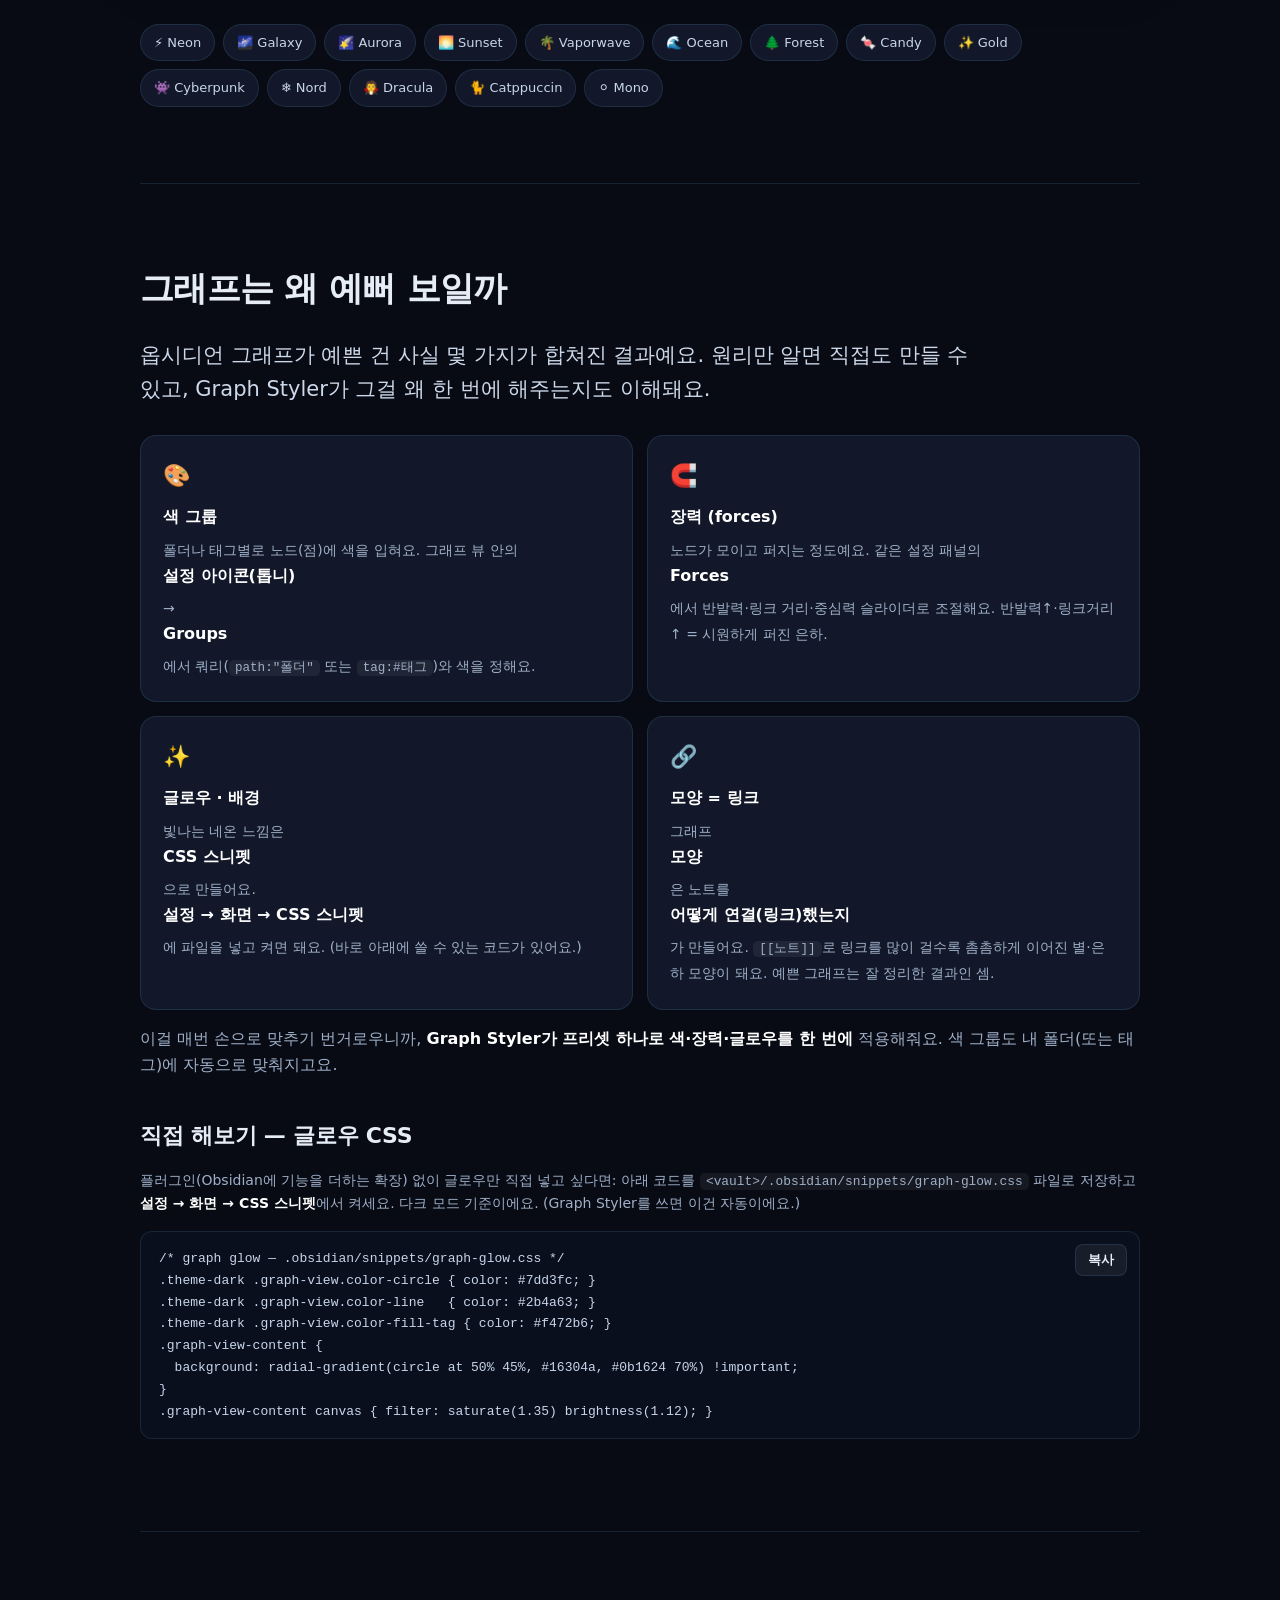
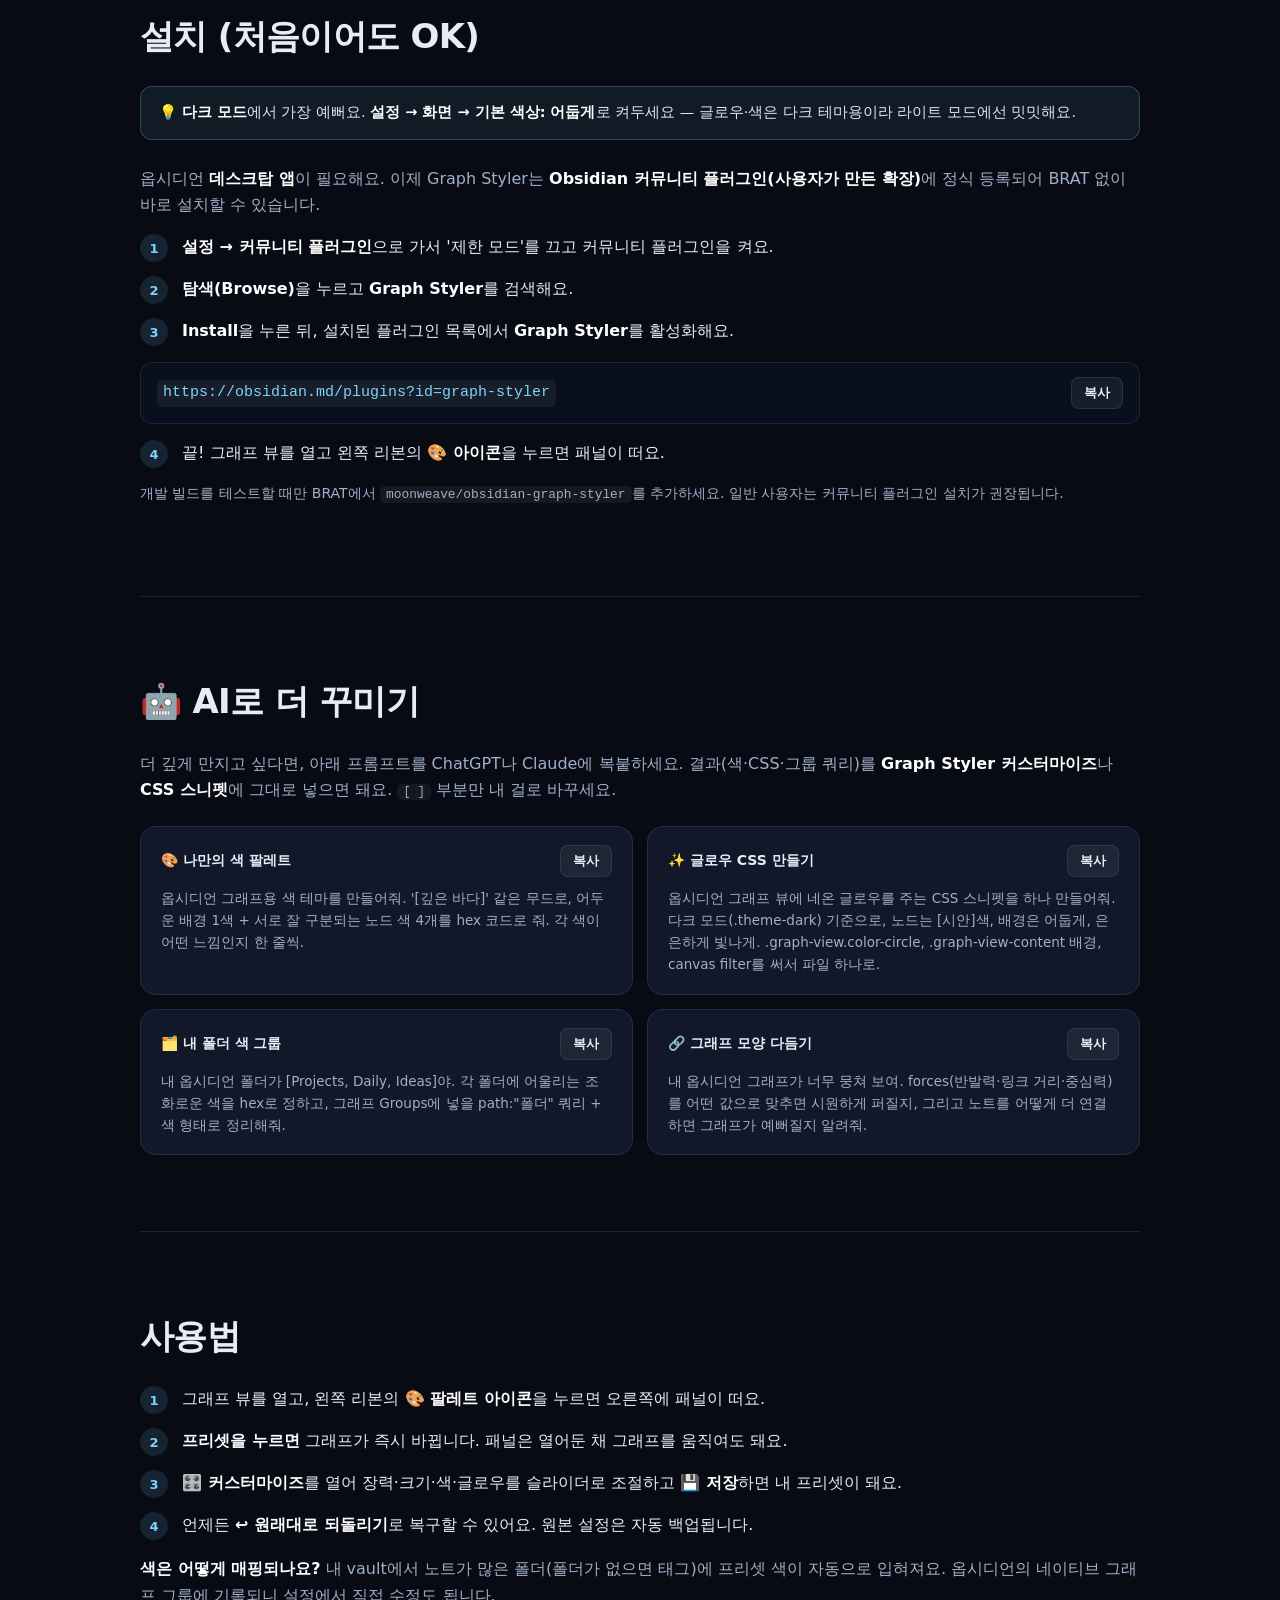
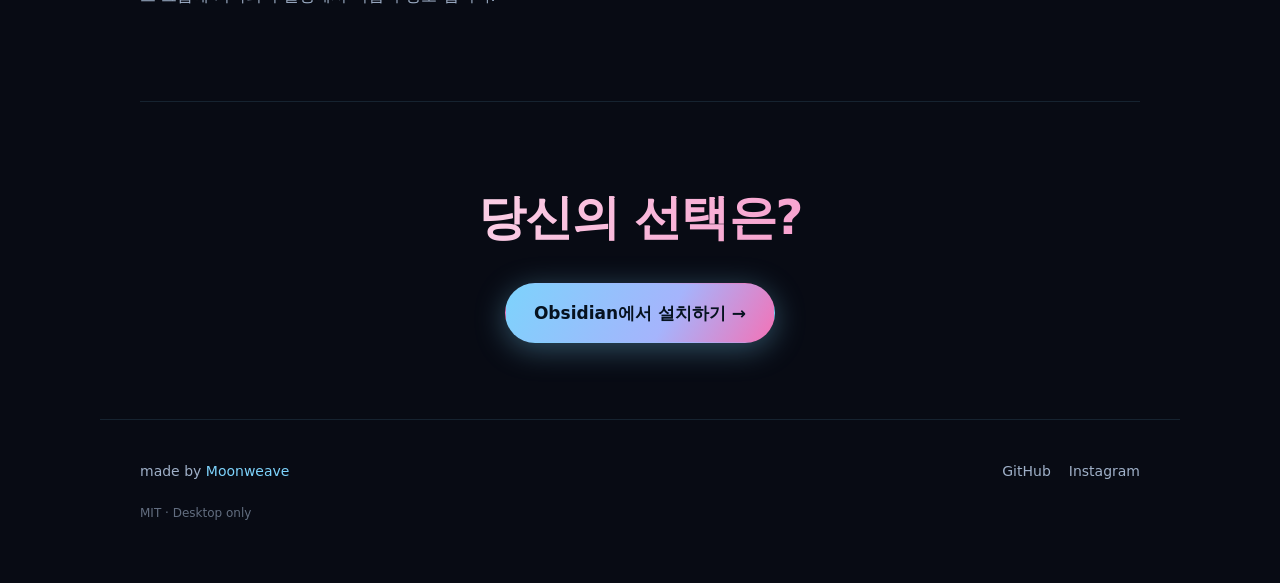
==== commit cd8a1c9d: "Gloss graph-view jargon for first-time visitors Add short first-mention glosses (graph view, node, p" ====
--- a/index.html
+++ b/index.html
@@ -48,7 +48,7 @@
     <!-- ABOUT -->
     <section id="about" class="section">
       <h2 data-ko="이게 뭐냐면" data-en="What it is">이게 뭐냐면</h2>
-      <p class="big" data-ko="옵시디언 그래프는 스크린샷이 참 예쁘죠. 근데 그렇게 만들려면 색 그룹, 장력 슬라이더, CSS 스니펫을 다 뒤져야 합니다. <b>Graph Styler는 그걸 클릭 한 번으로.</b> 사이드 패널에서 무드 하나를 누르면 그래프가 바로 바뀝니다." data-en="The Obsidian graph looks great in screenshots, but getting there means fiddling with color groups, force sliders, and CSS. <b>Graph Styler does it in one click.</b> Pick a preset in the side panel and the graph restyles right away.">옵시디언 그래프는 스크린샷이 참 예쁘죠. 근데 그렇게 만들려면 색 그룹, 장력 슬라이더, CSS 스니펫을 다 뒤져야 합니다. <b>Graph Styler는 그걸 클릭 한 번으로.</b> 사이드 패널에서 무드 하나를 누르면 그래프가 바로 바뀝니다.</p>
+      <p class="big" data-ko="옵시디언 그래프(노트 연결을 점과 선으로 보여주는 화면)는 스크린샷이 참 예쁘죠. 근데 그렇게 만들려면 색 그룹, 장력 슬라이더, CSS 스니펫을 다 뒤져야 합니다. <b>Graph Styler는 그걸 클릭 한 번으로.</b> 사이드 패널에서 무드 하나를 누르면 그래프가 바로 바뀝니다." data-en="The Obsidian graph view (the screen that shows your notes as connected dots) looks great in screenshots, but getting there means fiddling with color groups, force sliders, and CSS. <b>Graph Styler does it in one click.</b> Pick a preset in the side panel and the graph restyles right away.">옵시디언 그래프(노트 연결을 점과 선으로 보여주는 화면)는 스크린샷이 참 예쁘죠. 근데 그렇게 만들려면 색 그룹, 장력 슬라이더, CSS 스니펫을 다 뒤져야 합니다. <b>Graph Styler는 그걸 클릭 한 번으로.</b> 사이드 패널에서 무드 하나를 누르면 그래프가 바로 바뀝니다.</p>
       <ul class="feature-grid">
         <li><span class="fi">🎨</span><b data-ko="14가지 프리셋" data-en="14 presets">14가지 프리셋</b><em data-ko="네온부터 Nord·Dracula까지" data-en="From Neon to Nord & Dracula">네온부터 Nord·Dracula까지</em></li>
         <li><span class="fi">🎛️</span><b data-ko="나만의 테마" data-en="Make your own">나만의 테마</b><em data-ko="슬라이더로 조절해 저장" data-en="Tune with sliders, then save">슬라이더로 조절해 저장</em></li>
@@ -80,7 +80,7 @@
         <li>
           <span class="hi">🎨</span>
           <b data-ko="색 그룹" data-en="Color groups">색 그룹</b>
-          <span data-ko="폴더나 태그별로 노드에 색을 입혀요. 그래프 뷰 안의 <b>설정 아이콘(톱니)</b> → <b>Groups</b>에서 쿼리(<code>path:&quot;폴더&quot;</code> 또는 <code>tag:#태그</code>)와 색을 정해요." data-en="Nodes get colored by folder or tag. Click the <b>settings (gear) icon</b> inside the graph view, open <b>Groups</b>, and set a query (<code>path:&quot;folder&quot;</code> or <code>tag:#tag</code>) with a color.">폴더나 태그별로 노드에 색을 입혀요. 그래프 뷰 안의 <b>설정 아이콘(톱니)</b> → <b>Groups</b>에서 쿼리(<code>path:&quot;폴더&quot;</code> 또는 <code>tag:#태그</code>)와 색을 정해요.</span>
+          <span data-ko="폴더나 태그별로 노드(점)에 색을 입혀요. 그래프 뷰 안의 <b>설정 아이콘(톱니)</b> → <b>Groups</b>에서 쿼리(<code>path:&quot;폴더&quot;</code> 또는 <code>tag:#태그</code>)와 색을 정해요." data-en="Nodes (dots) get colored by folder or tag. Click the <b>settings (gear) icon</b> inside the graph view, open <b>Groups</b>, and set a query (<code>path:&quot;folder&quot;</code> or <code>tag:#tag</code>) with a color.">폴더나 태그별로 노드(점)에 색을 입혀요. 그래프 뷰 안의 <b>설정 아이콘(톱니)</b> → <b>Groups</b>에서 쿼리(<code>path:&quot;폴더&quot;</code> 또는 <code>tag:#태그</code>)와 색을 정해요.</span>
         </li>
         <li>
           <span class="hi">🧲</span>
@@ -101,7 +101,7 @@
       <p class="muted" data-ko="이걸 매번 손으로 맞추기 번거로우니까, <b>Graph Styler가 프리셋 하나로 색·장력·글로우를 한 번에</b> 적용해줘요. 색 그룹도 내 폴더(또는 태그)에 자동으로 맞춰지고요." data-en="Doing all this by hand every time is tedious — so <b>Graph Styler applies color, forces, and glow in one preset</b>, and maps the colors to your folders (or tags) automatically.">이걸 매번 손으로 맞추기 번거로우니까, <b>Graph Styler가 프리셋 하나로 색·장력·글로우를 한 번에</b> 적용해줘요. 색 그룹도 내 폴더(또는 태그)에 자동으로 맞춰지고요.</p>
 
       <h3 data-ko="직접 해보기 — 글로우 CSS" data-en="Try it yourself — glow CSS">직접 해보기 — 글로우 CSS</h3>
-      <p class="muted small" data-ko="플러그인 없이 글로우만 직접 넣고 싶다면: 아래 코드를 <code>&lt;vault&gt;/.obsidian/snippets/graph-glow.css</code> 파일로 저장하고 <b>설정 → 화면 → CSS 스니펫</b>에서 켜세요. 다크 모드 기준이에요. (Graph Styler를 쓰면 이건 자동이에요.)" data-en="Want just the glow without the plugin? Save the code below as <code>&lt;vault&gt;/.obsidian/snippets/graph-glow.css</code> and enable it in <b>Settings → Appearance → CSS snippets</b>. Built for dark mode. (Graph Styler does this for you.)">플러그인 없이 글로우만 직접 넣고 싶다면: 아래 코드를 <code>&lt;vault&gt;/.obsidian/snippets/graph-glow.css</code> 파일로 저장하고 <b>설정 → 화면 → CSS 스니펫</b>에서 켜세요. 다크 모드 기준이에요. (Graph Styler를 쓰면 이건 자동이에요.)</p>
+      <p class="muted small" data-ko="플러그인(Obsidian에 기능을 더하는 확장) 없이 글로우만 직접 넣고 싶다면: 아래 코드를 <code>&lt;vault&gt;/.obsidian/snippets/graph-glow.css</code> 파일로 저장하고 <b>설정 → 화면 → CSS 스니펫</b>에서 켜세요. 다크 모드 기준이에요. (Graph Styler를 쓰면 이건 자동이에요.)" data-en="Want just the glow without the plugin (an add-on that extends Obsidian)? Save the code below as <code>&lt;vault&gt;/.obsidian/snippets/graph-glow.css</code> and enable it in <b>Settings → Appearance → CSS snippets</b>. Built for dark mode. (Graph Styler does this for you.)">플러그인(Obsidian에 기능을 더하는 확장) 없이 글로우만 직접 넣고 싶다면: 아래 코드를 <code>&lt;vault&gt;/.obsidian/snippets/graph-glow.css</code> 파일로 저장하고 <b>설정 → 화면 → CSS 스니펫</b>에서 켜세요. 다크 모드 기준이에요. (Graph Styler를 쓰면 이건 자동이에요.)</p>
       <div class="snippet">
         <pre><code>/* graph glow — .obsidian/snippets/graph-glow.css */
 .theme-dark .graph-view.color-circle { color: #7dd3fc; }
@@ -119,7 +119,7 @@
     <section id="install" class="section">
       <h2 data-ko="설치 (처음이어도 OK)" data-en="Install (beginner-friendly)">설치 (처음이어도 OK)</h2>
       <div class="tip" data-ko="💡 <b>다크 모드</b>에서 가장 예뻐요. <b>설정 → 화면 → 기본 색상: 어둡게</b>로 켜두세요 — 글로우·색은 다크 테마용이라 라이트 모드에선 밋밋해요." data-en="💡 Works best in <b>dark mode</b>. Turn it on in <b>Settings → Appearance → Base color scheme: Dark</b> — the glow and colors are built for dark themes.">💡 <b>다크 모드</b>에서 가장 예뻐요. <b>설정 → 화면 → 기본 색상: 어둡게</b>로 켜두세요 — 글로우·색은 다크 테마용이라 라이트 모드에선 밋밋해요.</div>
-      <p class="muted" data-ko="옵시디언 <b>데스크탑 앱</b>이 필요해요. 이제 Graph Styler는 <b>Obsidian 커뮤니티 플러그인</b>에 정식 등록되어 BRAT 없이 바로 설치할 수 있습니다." data-en="You'll need the Obsidian <b>desktop app</b>. Graph Styler is now officially listed in <b>Obsidian Community plugins</b>, so you can install it directly without BRAT.">옵시디언 <b>데스크탑 앱</b>이 필요해요. 이제 Graph Styler는 <b>Obsidian 커뮤니티 플러그인</b>에 정식 등록되어 BRAT 없이 바로 설치할 수 있습니다.</p>
+      <p class="muted" data-ko="옵시디언 <b>데스크탑 앱</b>이 필요해요. 이제 Graph Styler는 <b>Obsidian 커뮤니티 플러그인(사용자가 만든 확장)</b>에 정식 등록되어 BRAT 없이 바로 설치할 수 있습니다." data-en="You'll need the Obsidian <b>desktop app</b>. Graph Styler is now officially listed in <b>Obsidian Community plugins</b> (user-made add-ons), so you can install it directly without BRAT.">옵시디언 <b>데스크탑 앱</b>이 필요해요. 이제 Graph Styler는 <b>Obsidian 커뮤니티 플러그인(사용자가 만든 확장)</b>에 정식 등록되어 BRAT 없이 바로 설치할 수 있습니다.</p>
       <ol class="steps big-steps">
         <li><span class="n">1</span><span data-ko="<b>설정 → 커뮤니티 플러그인</b>으로 가서 '제한 모드'를 끄고 커뮤니티 플러그인을 켜요." data-en="Go to <b>Settings → Community plugins</b>, turn off Restricted mode, and enable community plugins."><b>설정 → 커뮤니티 플러그인</b>으로 가서 '제한 모드'를 끄고 커뮤니티 플러그인을 켜요.</span></li>
         <li><span class="n">2</span><span data-ko="<b>탐색(Browse)</b>을 누르고 <b>Graph Styler</b>를 검색해요." data-en="Click <b>Browse</b> and search for <b>Graph Styler</b>."><b>탐색(Browse)</b>을 누르고 <b>Graph Styler</b>를 검색해요.</span></li>
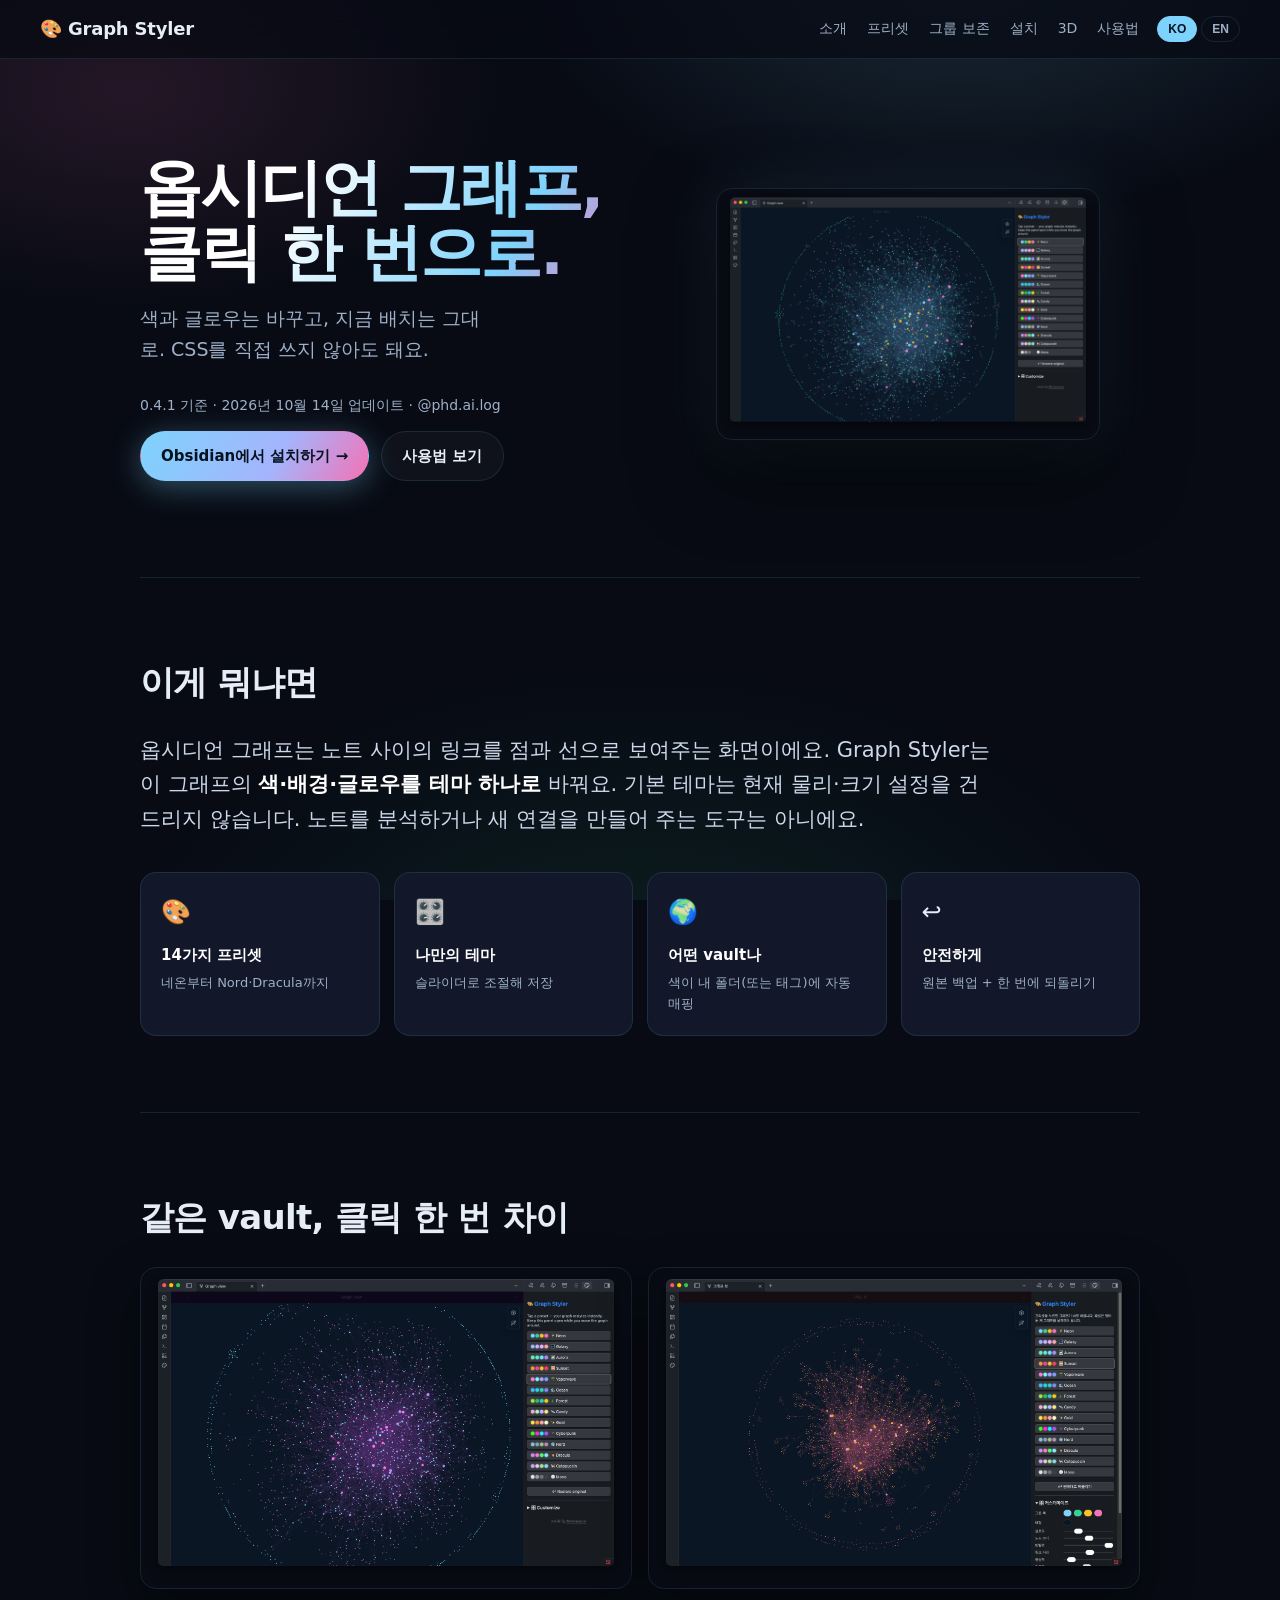
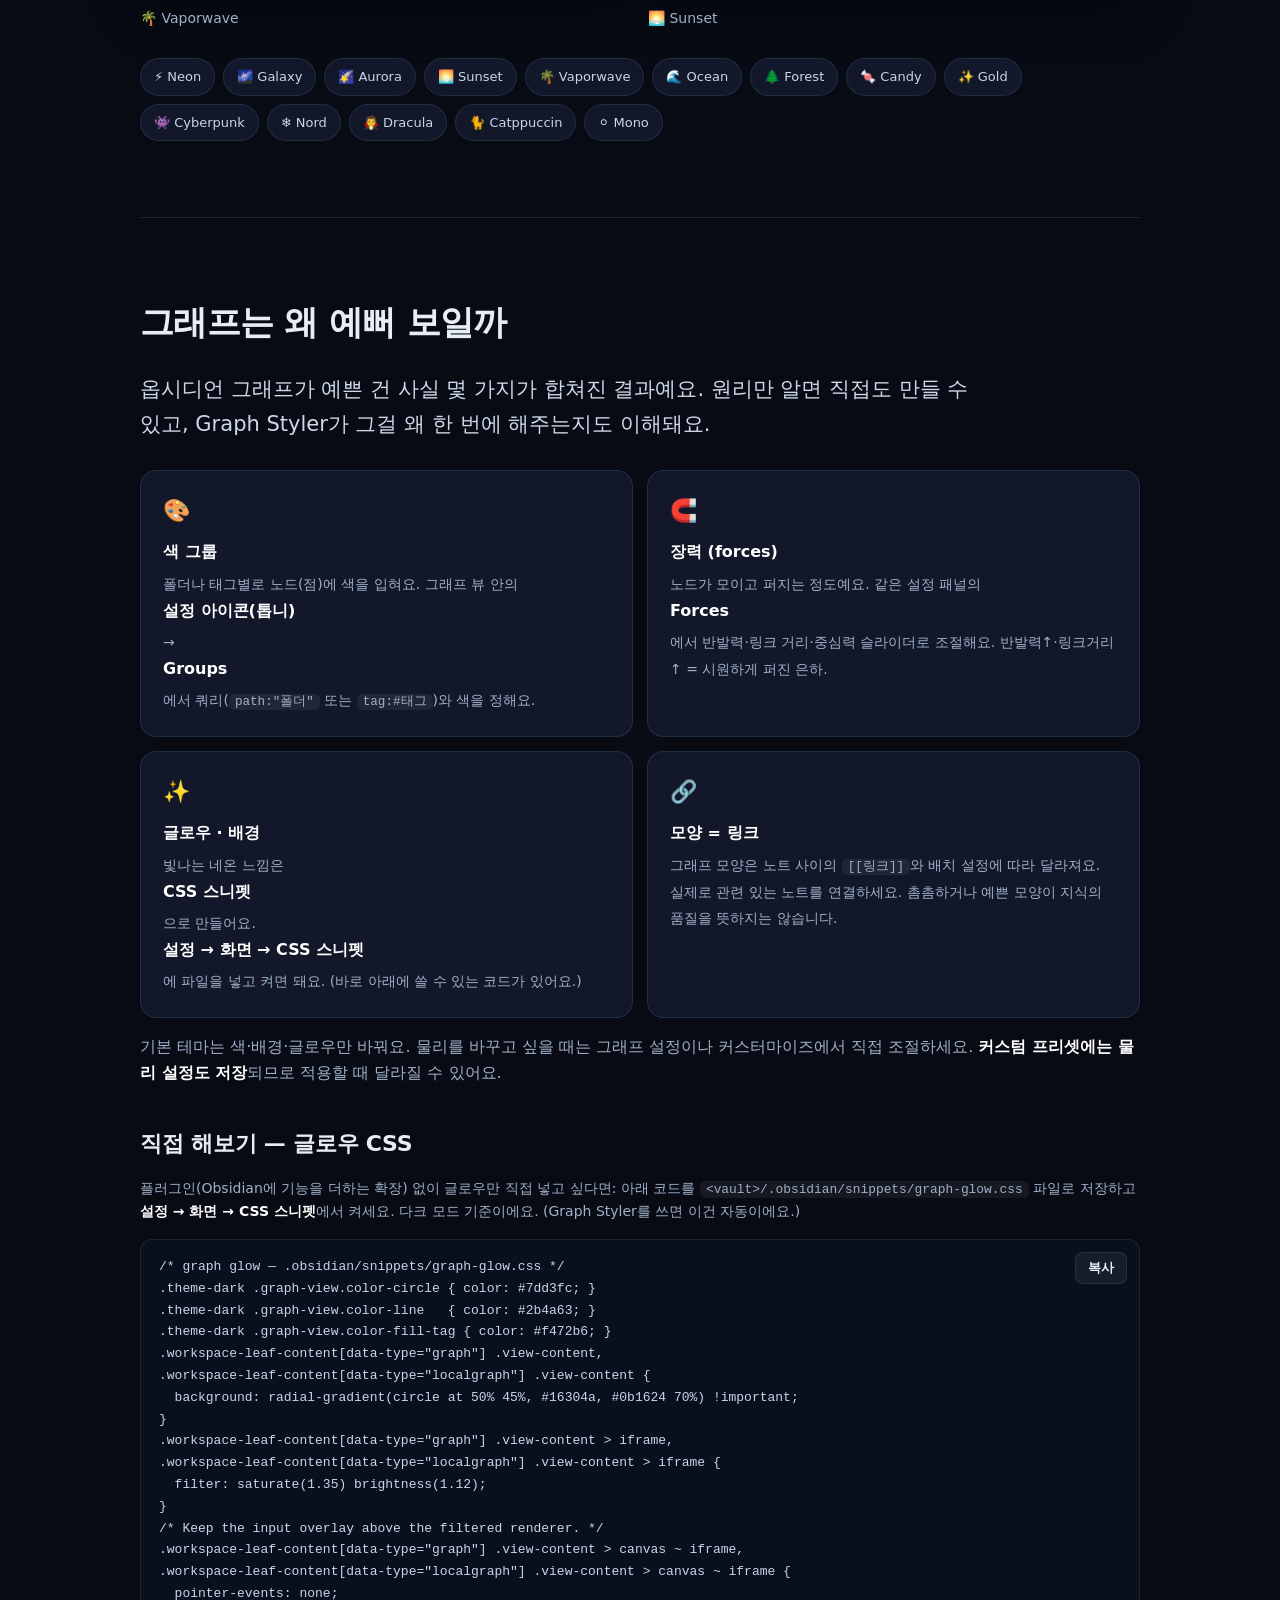
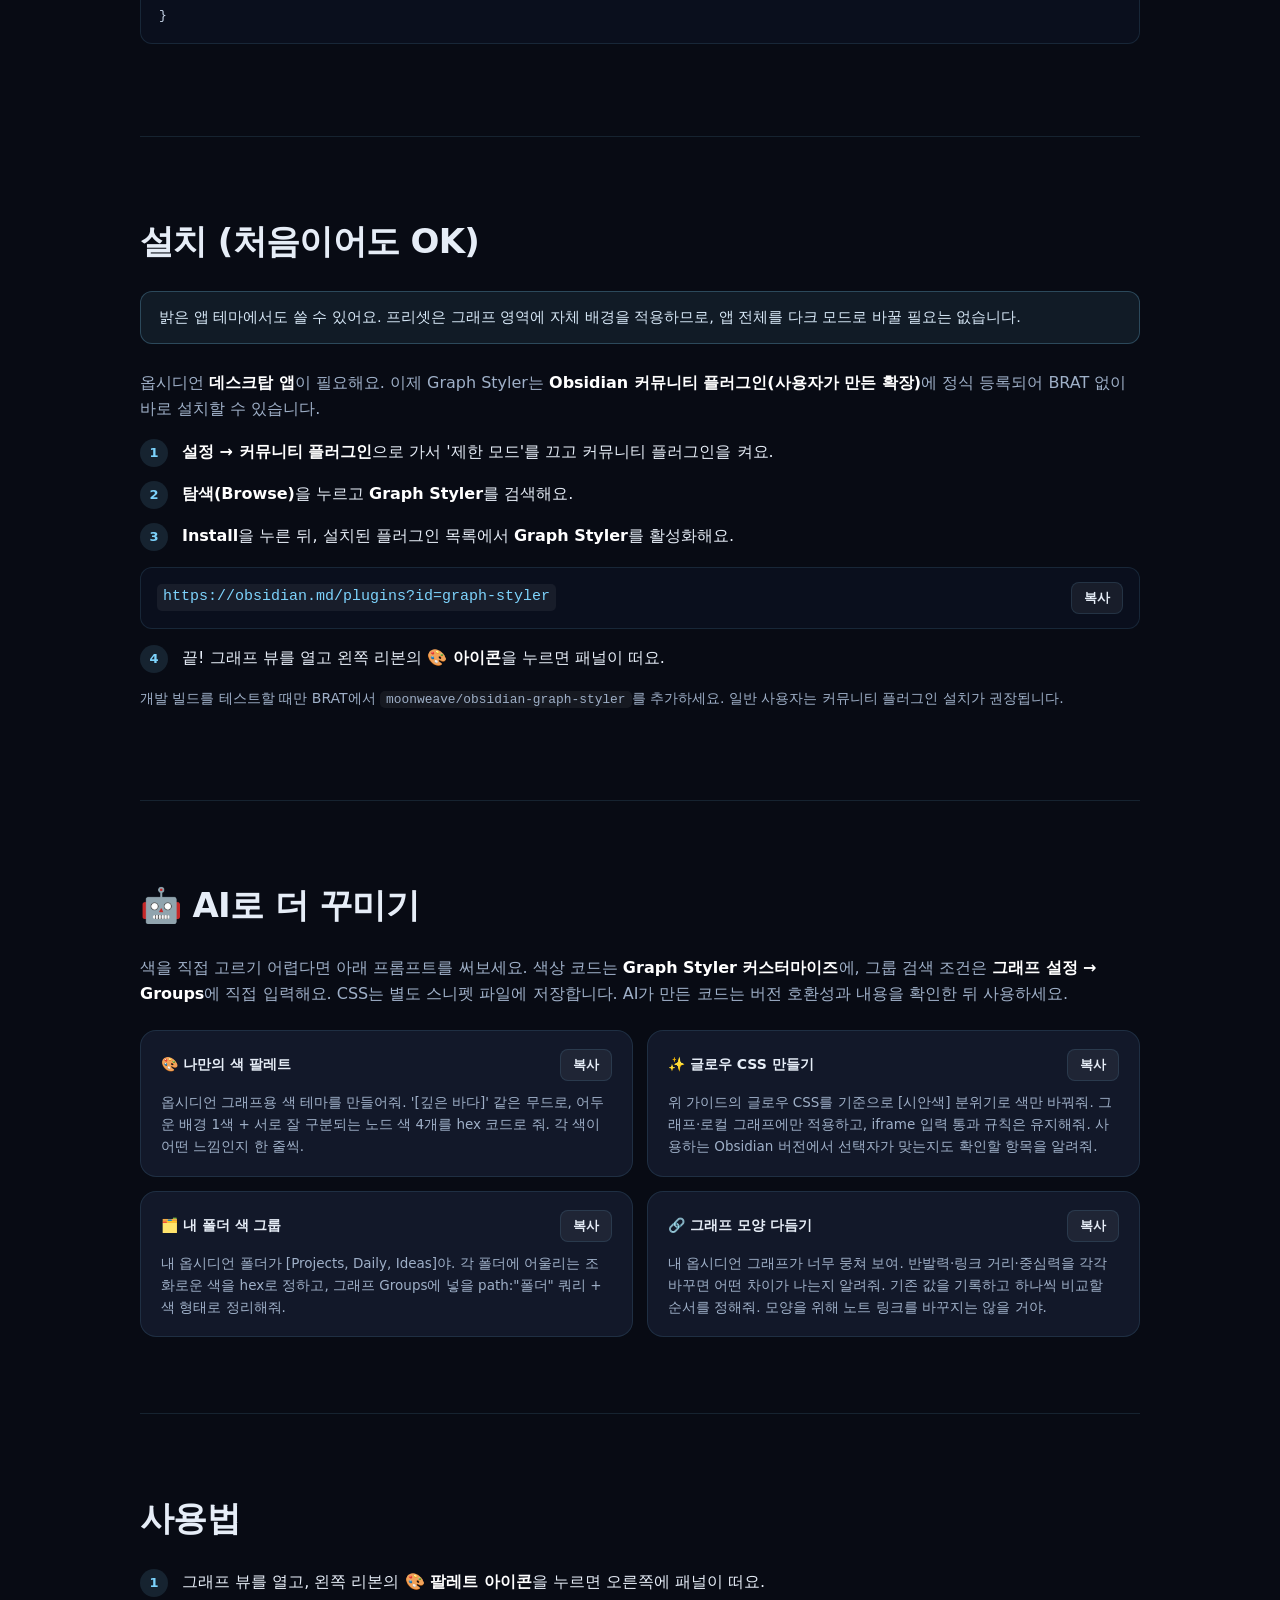
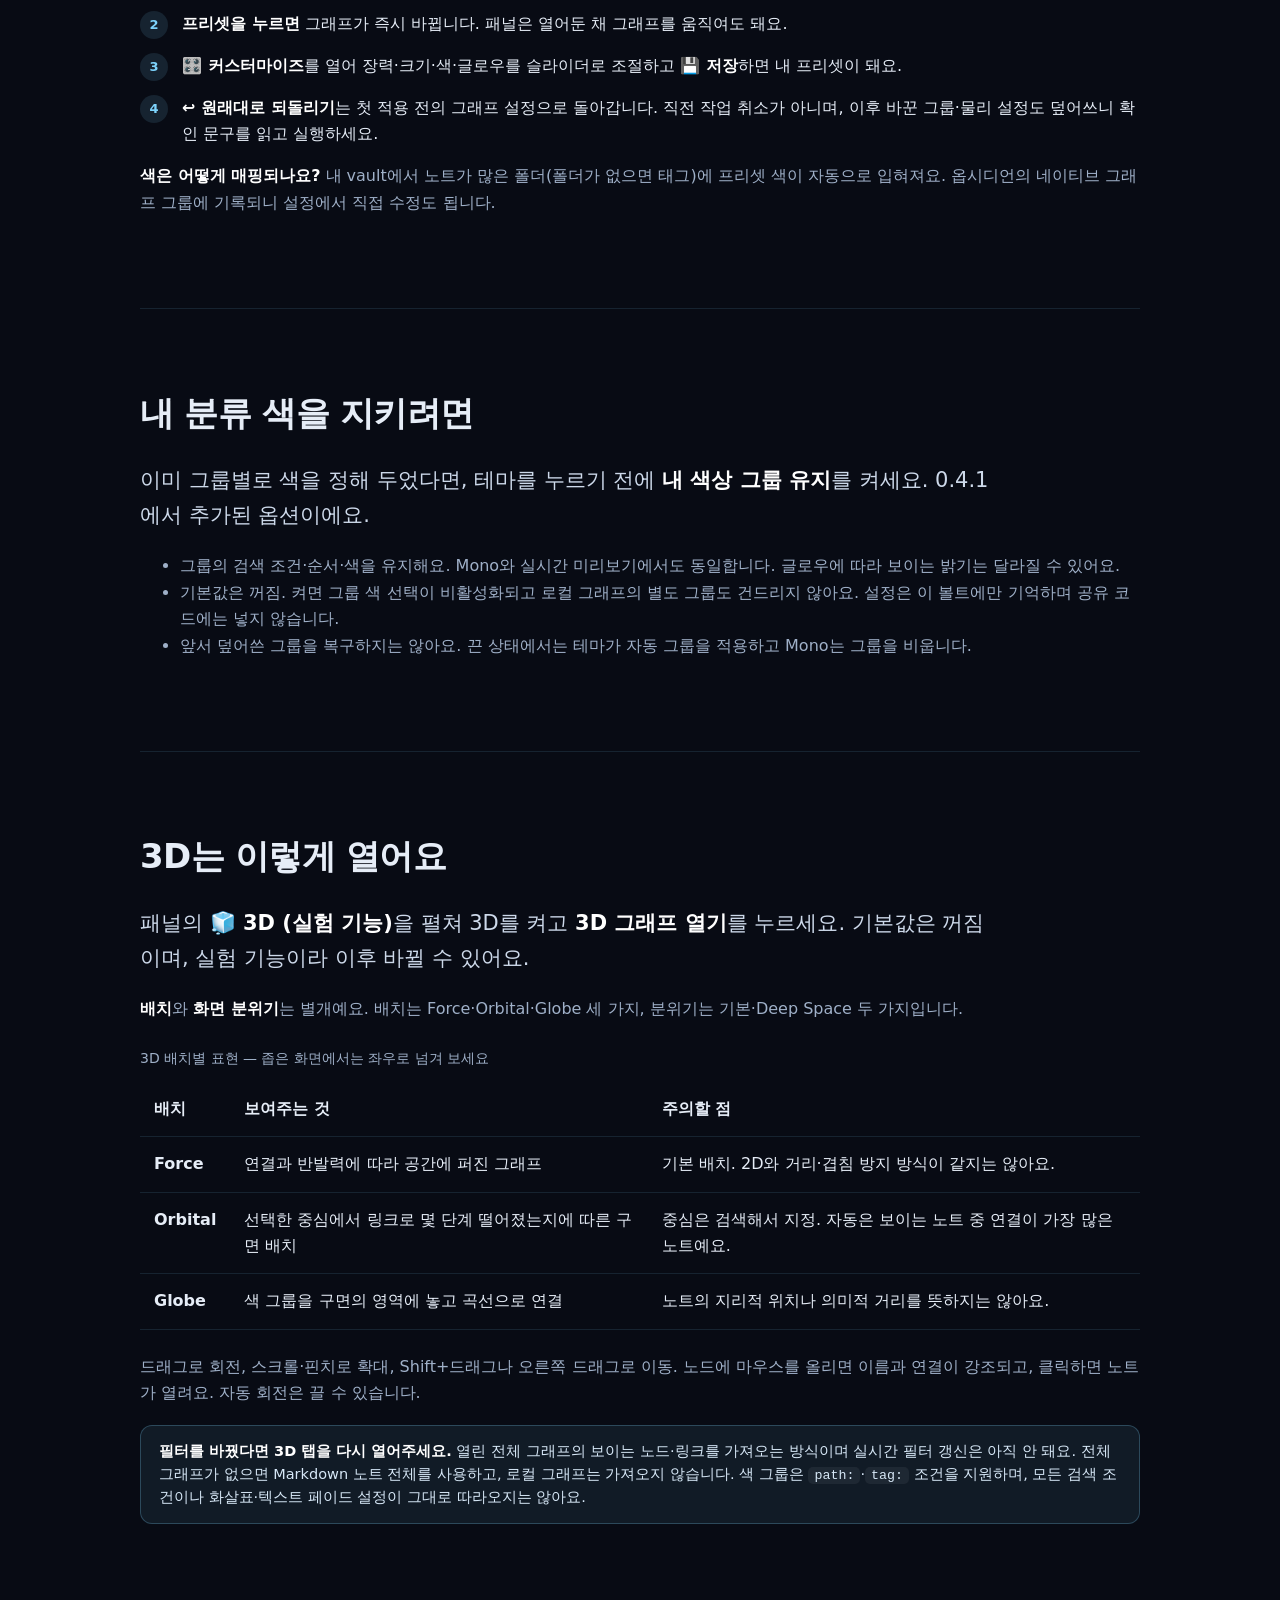
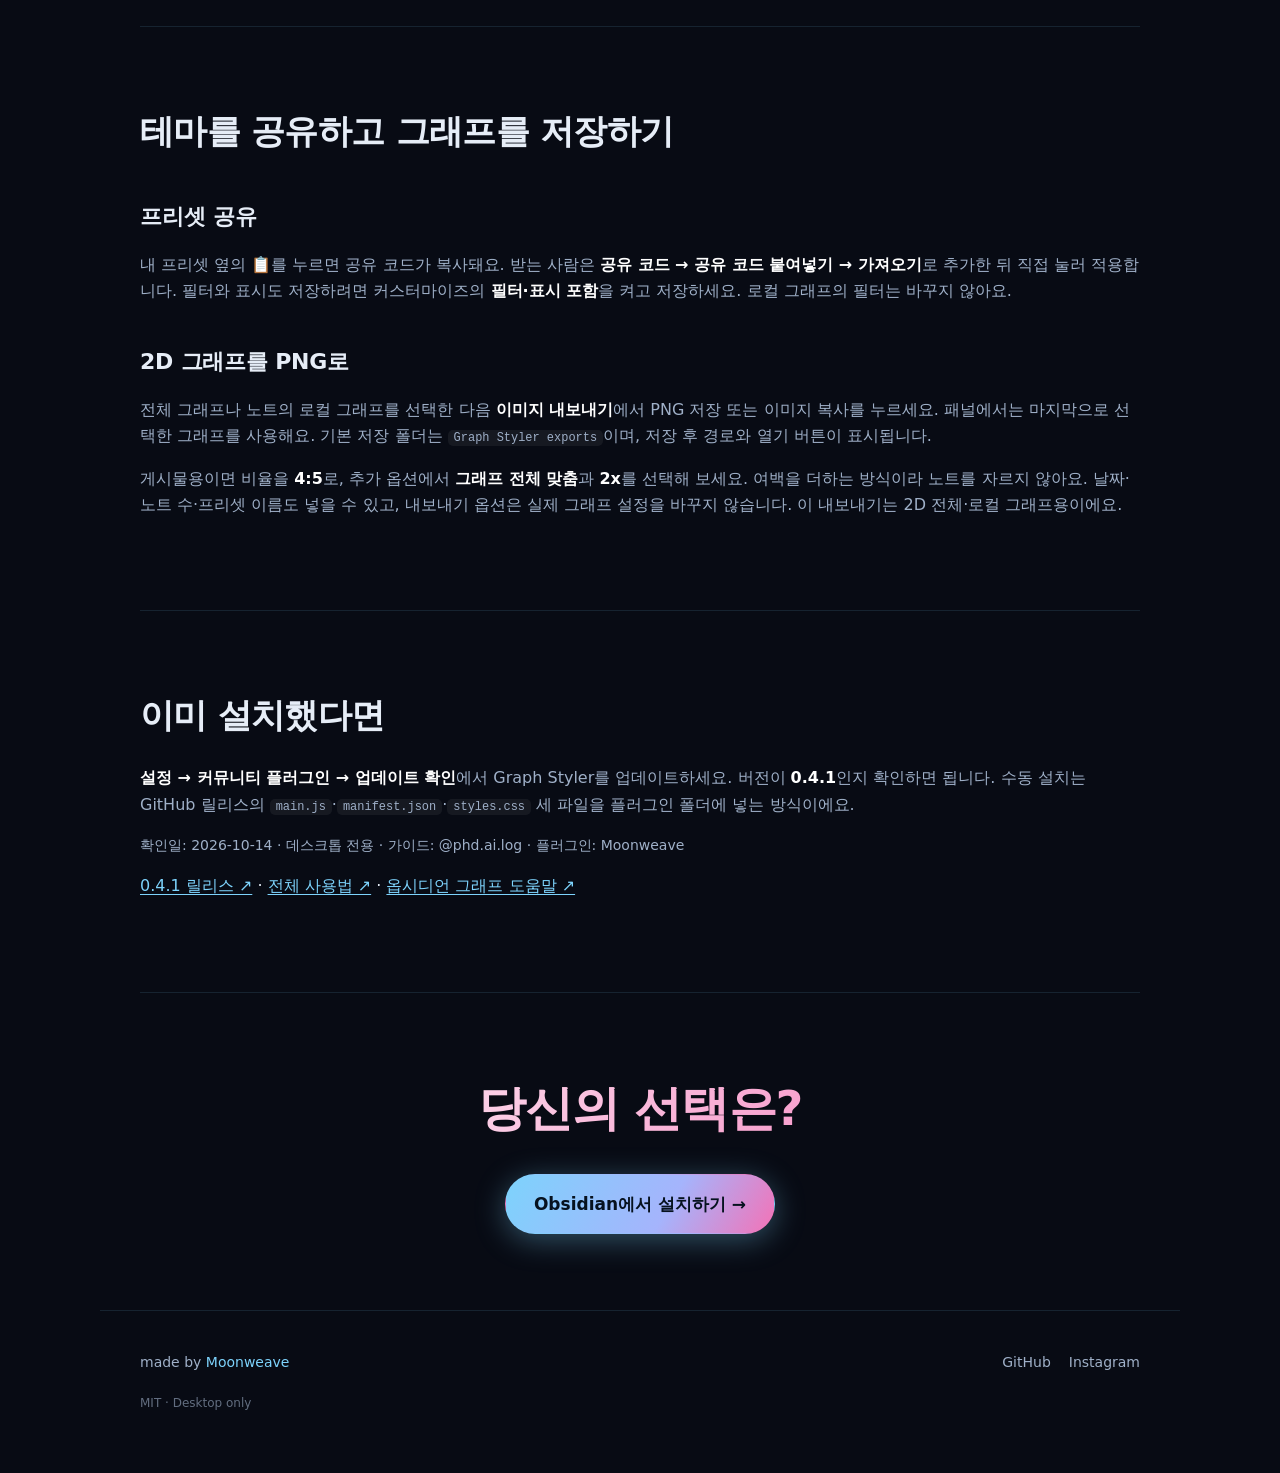
==== commit dc1fc848: "실제 사용자가 최신 기능을 따라 쓸 수 있도록 0.4.1 가이드 갱신" ====
--- a/index.html
+++ b/index.html
@@ -4,10 +4,14 @@
   <meta charset="utf-8" />
   <meta name="viewport" content="width=device-width, initial-scale=1" />
   <title>Graph Styler — 옵시디언 그래프, 클릭 한 번으로</title>
-  <meta name="description" content="옵시디언 그래프 뷰를 클릭 한 번으로 예쁘게. 14가지 프리셋 + 나만의 테마. CSS도, 설정도 필요 없어요." />
+  <meta name="description" content="Graph Styler 0.4.1 사용 가이드. 테마 적용, 내 색상 그룹 유지, 실험적 3D, 프리셋 공유와 PNG 저장까지." />
   <meta property="og:title" content="Graph Styler" />
   <meta property="og:description" content="옵시디언 그래프, 클릭 한 번으로 예쁘게. One click, 14 themes." />
-  <meta property="og:image" content="assets/hero.png" />
+  <meta property="og:image" content="https://graph-styler.pages.dev/assets/hero.png" />
+  <meta property="og:url" content="https://graph-styler.pages.dev/" />
+  <link rel="canonical" href="https://graph-styler.pages.dev/" />
+  <link rel="alternate" hreflang="ko" href="https://graph-styler.pages.dev/" />
+  <link rel="alternate" hreflang="en" href="https://graph-styler.pages.dev/en/" />
   <meta name="theme-color" content="#080b14" />
   <link rel="icon" href="data:image/svg+xml,<svg xmlns=%22http://www.w3.org/2000/svg%22 viewBox=%220 0 100 100%22><text y=%22.9em%22 font-size=%2288%22>%F0%9F%8E%A8</text></svg>" />
   <link rel="stylesheet" href="style.css" />
@@ -18,9 +22,9 @@
     <nav class="links">
       <a href="#about" data-ko="소개" data-en="About">소개</a>
       <a href="#presets" data-ko="프리셋" data-en="Presets">프리셋</a>
-      <a href="#how" data-ko="원리" data-en="How">원리</a>
+      <a href="#keep-groups" data-ko="그룹 보존" data-en="Groups">그룹 보존</a>
       <a href="#install" data-ko="설치" data-en="Install">설치</a>
-      <a href="#ai" data-ko="프롬프트" data-en="Prompts">프롬프트</a>
+      <a href="#graph3d" data-ko="3D" data-en="3D">3D</a>
       <a href="#usage" data-ko="사용법" data-en="Usage">사용법</a>
     </nav>
     <div class="lang">
@@ -34,7 +38,8 @@
     <section class="hero">
       <div class="hero-text">
         <h1 data-ko="옵시디언 그래프,<br>클릭 한 번으로." data-en="Your Obsidian graph,<br>one click away.">옵시디언 그래프,<br>클릭 한 번으로.</h1>
-        <p class="lead" data-ko="색 · 글로우 · 장력을 한 번에. CSS도, 설정도 필요 없어요." data-en="Color, glow, and forces in one tap. No CSS, no setup.">색 · 글로우 · 장력을 한 번에. CSS도, 설정도 필요 없어요.</p>
+        <p class="lead" data-ko="색과 글로우는 바꾸고, 지금 배치는 그대로. CSS를 직접 쓰지 않아도 돼요." data-en="Change colors and glow, keep your current physics. No hand-written CSS needed.">색과 글로우는 바꾸고, 지금 배치는 그대로. CSS를 직접 쓰지 않아도 돼요.</p>
+        <p class="muted small" data-ko="0.4.1 기준 · 2026년 10월 14일 업데이트 · @phd.ai.log" data-en="Updated for 0.4.1 · October 14, 2026 · @phd.ai.log">0.4.1 기준 · 2026년 10월 14일 업데이트 · @phd.ai.log</p>
         <div class="cta">
           <a class="btn primary" href="https://obsidian.md/plugins?id=graph-styler" target="_blank" rel="noopener" data-ko="Obsidian에서 설치하기 →" data-en="Install from Obsidian →">Obsidian에서 설치하기 →</a>
           <a class="btn ghost" href="#usage" data-ko="사용법 보기" data-en="See how">사용법 보기</a>
@@ -48,7 +53,7 @@
     <!-- ABOUT -->
     <section id="about" class="section">
       <h2 data-ko="이게 뭐냐면" data-en="What it is">이게 뭐냐면</h2>
-      <p class="big" data-ko="옵시디언 그래프(노트 연결을 점과 선으로 보여주는 화면)는 스크린샷이 참 예쁘죠. 근데 그렇게 만들려면 색 그룹, 장력 슬라이더, CSS 스니펫을 다 뒤져야 합니다. <b>Graph Styler는 그걸 클릭 한 번으로.</b> 사이드 패널에서 무드 하나를 누르면 그래프가 바로 바뀝니다." data-en="The Obsidian graph view (the screen that shows your notes as connected dots) looks great in screenshots, but getting there means fiddling with color groups, force sliders, and CSS. <b>Graph Styler does it in one click.</b> Pick a preset in the side panel and the graph restyles right away.">옵시디언 그래프(노트 연결을 점과 선으로 보여주는 화면)는 스크린샷이 참 예쁘죠. 근데 그렇게 만들려면 색 그룹, 장력 슬라이더, CSS 스니펫을 다 뒤져야 합니다. <b>Graph Styler는 그걸 클릭 한 번으로.</b> 사이드 패널에서 무드 하나를 누르면 그래프가 바로 바뀝니다.</p>
+      <p class="big" data-ko="옵시디언 그래프는 노트 사이의 링크를 점과 선으로 보여주는 화면이에요. Graph Styler는 이 그래프의 <b>색·배경·글로우를 테마 하나로</b> 바꿔요. 기본 테마는 현재 물리·크기 설정을 건드리지 않습니다. 노트를 분석하거나 새 연결을 만들어 주는 도구는 아니에요." data-en="Obsidian's graph shows notes and their links as dots and lines. Graph Styler changes its <b>colors, background and glow with one preset</b>. Built-in presets leave your physics and sizes alone. It does not analyze your notes or create new links.">옵시디언 그래프는 노트 사이의 링크를 점과 선으로 보여주는 화면이에요. Graph Styler는 이 그래프의 <b>색·배경·글로우를 테마 하나로</b> 바꿔요. 기본 테마는 현재 물리·크기 설정을 건드리지 않습니다. 노트를 분석하거나 새 연결을 만들어 주는 도구는 아니에요.</p>
       <ul class="feature-grid">
         <li><span class="fi">🎨</span><b data-ko="14가지 프리셋" data-en="14 presets">14가지 프리셋</b><em data-ko="네온부터 Nord·Dracula까지" data-en="From Neon to Nord & Dracula">네온부터 Nord·Dracula까지</em></li>
         <li><span class="fi">🎛️</span><b data-ko="나만의 테마" data-en="Make your own">나만의 테마</b><em data-ko="슬라이더로 조절해 저장" data-en="Tune with sliders, then save">슬라이더로 조절해 저장</em></li>
@@ -95,10 +100,10 @@
         <li>
           <span class="hi">🔗</span>
           <b data-ko="모양 = 링크" data-en="Shape = links">모양 = 링크</b>
-          <span data-ko="그래프 <b>모양</b>은 노트를 <b>어떻게 연결(링크)했는지</b>가 만들어요. <code>[[노트]]</code>로 링크를 많이 걸수록 촘촘하게 이어진 별·은하 모양이 돼요. 예쁜 그래프는 잘 정리한 결과인 셈." data-en="The <b>shape</b> comes from <b>how you link your notes</b>. The more <code>[[wikilinks]]</code> you add, the denser and more constellation-like it gets. A pretty graph is the shape of a well-connected vault.">그래프 <b>모양</b>은 노트를 <b>어떻게 연결(링크)했는지</b>가 만들어요. <code>[[노트]]</code>로 링크를 많이 걸수록 촘촘하게 이어진 별·은하 모양이 돼요. 예쁜 그래프는 잘 정리한 결과인 셈.</span>
+          <span data-ko="그래프 모양은 노트 사이의 <code>[[링크]]</code>와 배치 설정에 따라 달라져요. 실제로 관련 있는 노트를 연결하세요. 촘촘하거나 예쁜 모양이 지식의 품질을 뜻하지는 않습니다." data-en="Graph shape depends on <code>[[links]]</code> and layout settings. Link notes that are genuinely related. A dense or attractive graph does not prove the quality of the knowledge.">그래프 모양은 노트 사이의 <code>[[링크]]</code>와 배치 설정에 따라 달라져요. 실제로 관련 있는 노트를 연결하세요. 촘촘하거나 예쁜 모양이 지식의 품질을 뜻하지는 않습니다.</span>
         </li>
       </ul>
-      <p class="muted" data-ko="이걸 매번 손으로 맞추기 번거로우니까, <b>Graph Styler가 프리셋 하나로 색·장력·글로우를 한 번에</b> 적용해줘요. 색 그룹도 내 폴더(또는 태그)에 자동으로 맞춰지고요." data-en="Doing all this by hand every time is tedious — so <b>Graph Styler applies color, forces, and glow in one preset</b>, and maps the colors to your folders (or tags) automatically.">이걸 매번 손으로 맞추기 번거로우니까, <b>Graph Styler가 프리셋 하나로 색·장력·글로우를 한 번에</b> 적용해줘요. 색 그룹도 내 폴더(또는 태그)에 자동으로 맞춰지고요.</p>
+      <p class="muted" data-ko="기본 테마는 색·배경·글로우만 바꿔요. 물리를 바꾸고 싶을 때는 그래프 설정이나 커스터마이즈에서 직접 조절하세요. <b>커스텀 프리셋에는 물리 설정도 저장</b>되므로 적용할 때 달라질 수 있어요." data-en="Built-in presets change colors, background and glow only. Adjust physics in the graph settings or Customize when you want to. <b>Custom presets also save physics settings</b>, so applying one can change them.">기본 테마는 색·배경·글로우만 바꿔요. 물리를 바꾸고 싶을 때는 그래프 설정이나 커스터마이즈에서 직접 조절하세요. <b>커스텀 프리셋에는 물리 설정도 저장</b>되므로 적용할 때 달라질 수 있어요.</p>
 
       <h3 data-ko="직접 해보기 — 글로우 CSS" data-en="Try it yourself — glow CSS">직접 해보기 — 글로우 CSS</h3>
       <p class="muted small" data-ko="플러그인(Obsidian에 기능을 더하는 확장) 없이 글로우만 직접 넣고 싶다면: 아래 코드를 <code>&lt;vault&gt;/.obsidian/snippets/graph-glow.css</code> 파일로 저장하고 <b>설정 → 화면 → CSS 스니펫</b>에서 켜세요. 다크 모드 기준이에요. (Graph Styler를 쓰면 이건 자동이에요.)" data-en="Want just the glow without the plugin (an add-on that extends Obsidian)? Save the code below as <code>&lt;vault&gt;/.obsidian/snippets/graph-glow.css</code> and enable it in <b>Settings → Appearance → CSS snippets</b>. Built for dark mode. (Graph Styler does this for you.)">플러그인(Obsidian에 기능을 더하는 확장) 없이 글로우만 직접 넣고 싶다면: 아래 코드를 <code>&lt;vault&gt;/.obsidian/snippets/graph-glow.css</code> 파일로 저장하고 <b>설정 → 화면 → CSS 스니펫</b>에서 켜세요. 다크 모드 기준이에요. (Graph Styler를 쓰면 이건 자동이에요.)</p>
@@ -107,10 +112,19 @@
 .theme-dark .graph-view.color-circle { color: #7dd3fc; }
 .theme-dark .graph-view.color-line   { color: #2b4a63; }
 .theme-dark .graph-view.color-fill-tag { color: #f472b6; }
-.graph-view-content {
+.workspace-leaf-content[data-type="graph"] .view-content,
+.workspace-leaf-content[data-type="localgraph"] .view-content {
   background: radial-gradient(circle at 50% 45%, #16304a, #0b1624 70%) !important;
 }
-.graph-view-content canvas { filter: saturate(1.35) brightness(1.12); }</code></pre>
+.workspace-leaf-content[data-type="graph"] .view-content > iframe,
+.workspace-leaf-content[data-type="localgraph"] .view-content > iframe {
+  filter: saturate(1.35) brightness(1.12);
+}
+/* Keep the input overlay above the filtered renderer. */
+.workspace-leaf-content[data-type="graph"] .view-content > canvas ~ iframe,
+.workspace-leaf-content[data-type="localgraph"] .view-content > canvas ~ iframe {
+  pointer-events: none;
+}</code></pre>
         <button class="copy snippet-copy" data-ko="복사" data-en="Copy">복사</button>
       </div>
     </section>
@@ -118,7 +132,7 @@
     <!-- INSTALL -->
     <section id="install" class="section">
       <h2 data-ko="설치 (처음이어도 OK)" data-en="Install (beginner-friendly)">설치 (처음이어도 OK)</h2>
-      <div class="tip" data-ko="💡 <b>다크 모드</b>에서 가장 예뻐요. <b>설정 → 화면 → 기본 색상: 어둡게</b>로 켜두세요 — 글로우·색은 다크 테마용이라 라이트 모드에선 밋밋해요." data-en="💡 Works best in <b>dark mode</b>. Turn it on in <b>Settings → Appearance → Base color scheme: Dark</b> — the glow and colors are built for dark themes.">💡 <b>다크 모드</b>에서 가장 예뻐요. <b>설정 → 화면 → 기본 색상: 어둡게</b>로 켜두세요 — 글로우·색은 다크 테마용이라 라이트 모드에선 밋밋해요.</div>
+      <div class="tip" data-ko="밝은 앱 테마에서도 쓸 수 있어요. 프리셋은 그래프 영역에 자체 배경을 적용하므로, 앱 전체를 다크 모드로 바꿀 필요는 없습니다." data-en="Light and dark app themes both work. Presets apply their own graph background, so you do not need to switch the whole app to dark mode.">밝은 앱 테마에서도 쓸 수 있어요. 프리셋은 그래프 영역에 자체 배경을 적용하므로, 앱 전체를 다크 모드로 바꿀 필요는 없습니다.</div>
       <p class="muted" data-ko="옵시디언 <b>데스크탑 앱</b>이 필요해요. 이제 Graph Styler는 <b>Obsidian 커뮤니티 플러그인(사용자가 만든 확장)</b>에 정식 등록되어 BRAT 없이 바로 설치할 수 있습니다." data-en="You'll need the Obsidian <b>desktop app</b>. Graph Styler is now officially listed in <b>Obsidian Community plugins</b> (user-made add-ons), so you can install it directly without BRAT.">옵시디언 <b>데스크탑 앱</b>이 필요해요. 이제 Graph Styler는 <b>Obsidian 커뮤니티 플러그인(사용자가 만든 확장)</b>에 정식 등록되어 BRAT 없이 바로 설치할 수 있습니다.</p>
       <ol class="steps big-steps">
         <li><span class="n">1</span><span data-ko="<b>설정 → 커뮤니티 플러그인</b>으로 가서 '제한 모드'를 끄고 커뮤니티 플러그인을 켜요." data-en="Go to <b>Settings → Community plugins</b>, turn off Restricted mode, and enable community plugins."><b>설정 → 커뮤니티 플러그인</b>으로 가서 '제한 모드'를 끄고 커뮤니티 플러그인을 켜요.</span></li>
@@ -135,7 +149,7 @@
     <!-- AI PROMPTS -->
     <section id="ai" class="section">
       <h2 data-ko="🤖 AI로 더 꾸미기" data-en="🤖 Customize with AI">🤖 AI로 더 꾸미기</h2>
-      <p class="muted" data-ko="더 깊게 만지고 싶다면, 아래 프롬프트를 ChatGPT나 Claude에 복붙하세요. 결과(색·CSS·그룹 쿼리)를 <b>Graph Styler 커스터마이즈</b>나 <b>CSS 스니펫</b>에 그대로 넣으면 돼요. <code>[ ]</code> 부분만 내 걸로 바꾸세요." data-en="Want to go further? Paste any prompt below into ChatGPT or Claude, then drop the result (palette, CSS, group queries) into <b>Graph Styler's customizer</b> or a <b>CSS snippet</b>. Just swap the <code>[ ]</code> bits for your own.">더 깊게 만지고 싶다면, 아래 프롬프트를 ChatGPT나 Claude에 복붙하세요. 결과(색·CSS·그룹 쿼리)를 <b>Graph Styler 커스터마이즈</b>나 <b>CSS 스니펫</b>에 그대로 넣으면 돼요. <code>[ ]</code> 부분만 내 걸로 바꾸세요.</p>
+      <p class="muted" data-ko="색을 직접 고르기 어렵다면 아래 프롬프트를 써보세요. 색상 코드는 <b>Graph Styler 커스터마이즈</b>에, 그룹 검색 조건은 <b>그래프 설정 → Groups</b>에 직접 입력해요. CSS는 별도 스니펫 파일에 저장합니다. AI가 만든 코드는 버전 호환성과 내용을 확인한 뒤 사용하세요." data-en="Try these prompts if you want help choosing colors. Enter hex colors in <b>Graph Styler Customize</b>, group queries in <b>graph settings → Groups</b>, and save CSS in a separate snippet file. Review AI-generated code and version compatibility before using it.">색을 직접 고르기 어렵다면 아래 프롬프트를 써보세요. 색상 코드는 <b>Graph Styler 커스터마이즈</b>에, 그룹 검색 조건은 <b>그래프 설정 → Groups</b>에 직접 입력해요. CSS는 별도 스니펫 파일에 저장합니다. AI가 만든 코드는 버전 호환성과 내용을 확인한 뒤 사용하세요.</p>
 
       <div class="prompts">
         <div class="prompt">
@@ -145,7 +159,7 @@
 
         <div class="prompt">
           <div class="prompt-head"><span class="prompt-label" data-ko="✨ 글로우 CSS 만들기" data-en="✨ Make a glow CSS">✨ 글로우 CSS 만들기</span><button class="copy prompt-copy" data-ko="복사" data-en="Copy">복사</button></div>
-          <p class="prompt-text" data-ko="옵시디언 그래프 뷰에 네온 글로우를 주는 CSS 스니펫을 하나 만들어줘. 다크 모드(.theme-dark) 기준으로, 노드는 [시안]색, 배경은 어둡게, 은은하게 빛나게. .graph-view.color-circle, .graph-view-content 배경, canvas filter를 써서 파일 하나로." data-en="Write one Obsidian CSS snippet that adds a neon glow to the graph view: scoped to dark mode (.theme-dark): [cyan] nodes, dark background, soft glow. Use .graph-view.color-circle, the .graph-view-content background, and a canvas filter — as a single file.">옵시디언 그래프 뷰에 네온 글로우를 주는 CSS 스니펫을 하나 만들어줘. 다크 모드(.theme-dark) 기준으로, 노드는 [시안]색, 배경은 어둡게, 은은하게 빛나게. .graph-view.color-circle, .graph-view-content 배경, canvas filter를 써서 파일 하나로.</p>
+          <p class="prompt-text" data-ko="위 가이드의 글로우 CSS를 기준으로 [시안색] 분위기로 색만 바꿔줘. 그래프·로컬 그래프에만 적용하고, iframe 입력 통과 규칙은 유지해줘. 사용하는 Obsidian 버전에서 선택자가 맞는지도 확인할 항목을 알려줘." data-en="Adapt the glow CSS above to a [cyan] palette. Keep it scoped to global and local graphs and preserve the iframe input pass-through rule. List what to check for selector compatibility in my Obsidian version.">위 가이드의 글로우 CSS를 기준으로 [시안색] 분위기로 색만 바꿔줘. 그래프·로컬 그래프에만 적용하고, iframe 입력 통과 규칙은 유지해줘. 사용하는 Obsidian 버전에서 선택자가 맞는지도 확인할 항목을 알려줘.</p>
         </div>
 
         <div class="prompt">
@@ -155,7 +169,7 @@
 
         <div class="prompt">
           <div class="prompt-head"><span class="prompt-label" data-ko="🔗 그래프 모양 다듬기" data-en="🔗 Shape up the graph">🔗 그래프 모양 다듬기</span><button class="copy prompt-copy" data-ko="복사" data-en="Copy">복사</button></div>
-          <p class="prompt-text" data-ko="내 옵시디언 그래프가 너무 뭉쳐 보여. forces(반발력·링크 거리·중심력)를 어떤 값으로 맞추면 시원하게 퍼질지, 그리고 노트를 어떻게 더 연결하면 그래프가 예뻐질지 알려줘." data-en="My Obsidian graph looks too clumped. What forces values (repel, link distance, center) would spread it out nicely, and how should I link my notes to make the graph prettier?">내 옵시디언 그래프가 너무 뭉쳐 보여. forces(반발력·링크 거리·중심력)를 어떤 값으로 맞추면 시원하게 퍼질지, 그리고 노트를 어떻게 더 연결하면 그래프가 예뻐질지 알려줘.</p>
+          <p class="prompt-text" data-ko="내 옵시디언 그래프가 너무 뭉쳐 보여. 반발력·링크 거리·중심력을 각각 바꾸면 어떤 차이가 나는지 알려줘. 기존 값을 기록하고 하나씩 비교할 순서를 정해줘. 모양을 위해 노트 링크를 바꾸지는 않을 거야." data-en="My Obsidian graph looks too clumped. Explain what changing repel force, link distance and center force does. Give me an order for comparing one setting at a time after recording the original values. I will not change note links just for appearance.">내 옵시디언 그래프가 너무 뭉쳐 보여. 반발력·링크 거리·중심력을 각각 바꾸면 어떤 차이가 나는지 알려줘. 기존 값을 기록하고 하나씩 비교할 순서를 정해줘. 모양을 위해 노트 링크를 바꾸지는 않을 거야.</p>
         </div>
       </div>
     </section>
@@ -171,12 +185,59 @@
         <li><span class="n">3</span><span data-ko="<b>🎛️ 커스터마이즈</b>를 열어 장력·크기·색·글로우를 슬라이더로 조절하고 <b>💾 저장</b>하면 내 프리셋이 돼요." data-en="Open <b>🎛️ Customize</b>, drag the force/size/color/glow sliders, and <b>💾 Save</b> it as your own preset.">
 
 <b>🎛️ 커스터마이즈</b>를 열어 장력·크기·색·글로우를 슬라이더로 조절하고 <b>💾 저장</b>하면 내 프리셋이 돼요.</span></li>
-        <li><span class="n">4</span><span data-ko="언제든 <b>↩︎ 원래대로 되돌리기</b>로 복구할 수 있어요. 원본 설정은 자동 백업됩니다." data-en="Hit <b>↩︎ Restore</b> anytime — your original config is backed up automatically.">언제든 <b>↩︎ 원래대로 되돌리기</b>로 복구할 수 있어요. 원본 설정은 자동 백업됩니다.</span></li>
+        <li><span class="n">4</span><span data-ko="<b>↩︎ 원래대로 되돌리기</b>는 첫 적용 전의 그래프 설정으로 돌아갑니다. 직전 작업 취소가 아니며, 이후 바꾼 그룹·물리 설정도 덮어쓰니 확인 문구를 읽고 실행하세요." data-en="<b>↩︎ Restore original</b> returns to the graph settings saved before the first application, not the previous step. It overwrites later group and physics edits too; read the confirmation before restoring."><b>↩︎ 원래대로 되돌리기</b>는 첫 적용 전의 그래프 설정으로 돌아갑니다. 직전 작업 취소가 아니며, 이후 바꾼 그룹·물리 설정도 덮어쓰니 확인 문구를 읽고 실행하세요.</span></li>
       </ol>
       <p class="muted" data-ko="<b>색은 어떻게 매핑되나요?</b> 내 vault에서 노트가 많은 폴더(폴더가 없으면 태그)에 프리셋 색이 자동으로 입혀져요. 옵시디언의 네이티브 그래프 그룹에 기록되니 설정에서 직접 수정도 됩니다." data-en="<b>How do colors map?</b> The preset palette is assigned to your busiest folders (or tags, if you don't use folders). It writes to Obsidian's native graph groups, so you can tweak them in settings too.">
 
 <b>색은 어떻게 매핑되나요?</b> 내 vault에서 노트가 많은 폴더(폴더가 없으면 태그)에 프리셋 색이 자동으로 입혀져요. 옵시디언의 네이티브 그래프 그룹에 기록되니 설정에서 직접 수정도 됩니다.</p>
     </section>
+
+    <article aria-label="Graph Styler guide">
+    <section id="keep-groups" class="section">
+      <h2 data-ko="내 분류 색을 지키려면" data-en="Keep the colors you use to classify notes">내 분류 색을 지키려면</h2>
+      <p class="big" data-ko="이미 그룹별로 색을 정해 두었다면, 테마를 누르기 전에 <b>내 색상 그룹 유지</b>를 켜세요. 0.4.1에서 추가된 옵션이에요." data-en="If you already use group colors, turn on <b>Keep my color groups</b> before applying a preset. New in 0.4.1.">이미 그룹별로 색을 정해 두었다면, 테마를 누르기 전에 <b>내 색상 그룹 유지</b>를 켜세요. 0.4.1에서 추가된 옵션이에요.</p>
+      <ul class="muted">
+        <li data-ko="그룹의 검색 조건·순서·색을 유지해요. Mono와 실시간 미리보기에서도 동일합니다. 글로우에 따라 보이는 밝기는 달라질 수 있어요." data-en="Rules, order and colors stay intact, including with Mono and live preview. Glow can still change apparent brightness.">그룹의 검색 조건·순서·색을 유지해요. Mono와 실시간 미리보기에서도 동일합니다. 글로우에 따라 보이는 밝기는 달라질 수 있어요.</li>
+        <li data-ko="기본값은 꺼짐. 켜면 그룹 색 선택이 비활성화되고 로컬 그래프의 별도 그룹도 건드리지 않아요. 설정은 이 볼트에만 기억하며 공유 코드에는 넣지 않습니다." data-en="Off by default. When on, group color pickers are disabled and local graphs keep their own groups. The setting stays in this vault and is not shared in a preset code.">기본값은 꺼짐. 켜면 그룹 색 선택이 비활성화되고 로컬 그래프의 별도 그룹도 건드리지 않아요. 설정은 이 볼트에만 기억하며 공유 코드에는 넣지 않습니다.</li>
+        <li data-ko="앞서 덮어쓴 그룹을 복구하지는 않아요. 끈 상태에서는 테마가 자동 그룹을 적용하고 Mono는 그룹을 비웁니다." data-en="It does not recover previously replaced groups. With it off, presets apply automatic groups and Mono clears groups.">앞서 덮어쓴 그룹을 복구하지는 않아요. 끈 상태에서는 테마가 자동 그룹을 적용하고 Mono는 그룹을 비웁니다.</li>
+      </ul>
+    </section>
+
+    <section id="graph3d" class="section">
+      <h2 data-ko="3D는 이렇게 열어요" data-en="Open the 3D graph">3D는 이렇게 열어요</h2>
+      <p class="big" data-ko="패널의 <b>🧊 3D (실험 기능)</b>을 펼쳐 3D를 켜고 <b>3D 그래프 열기</b>를 누르세요. 기본값은 꺼짐이며, 실험 기능이라 이후 바뀔 수 있어요." data-en="Expand <b>🧊 3D (experimental)</b>, enable the view and select <b>Open 3D graph</b>. Off by default; experimental behavior may change.">패널의 <b>🧊 3D (실험 기능)</b>을 펼쳐 3D를 켜고 <b>3D 그래프 열기</b>를 누르세요. 기본값은 꺼짐이며, 실험 기능이라 이후 바뀔 수 있어요.</p>
+      <p class="muted" data-ko="<b>배치</b>와 <b>화면 분위기</b>는 별개예요. 배치는 Force·Orbital·Globe 세 가지, 분위기는 기본·Deep Space 두 가지입니다." data-en="<b>Layout</b> and <b>Look</b> are separate: three layouts (Force, Orbital, Globe) and two looks (Original, Deep Space)."><b>배치</b>와 <b>화면 분위기</b>는 별개예요. 배치는 Force·Orbital·Globe 세 가지, 분위기는 기본·Deep Space 두 가지입니다.</p>
+      <div class="table-scroll" role="region" tabindex="0" aria-label="3D layouts">
+        <table>
+          <caption data-ko="3D 배치별 표현 — 좁은 화면에서는 좌우로 넘겨 보세요" data-en="3D layouts — swipe or scroll sideways on narrow screens">3D 배치별 표현 — 좁은 화면에서는 좌우로 넘겨 보세요</caption>
+          <thead><tr><th scope="col" data-ko="배치" data-en="Layout">배치</th><th scope="col" data-ko="보여주는 것" data-en="What it shows">보여주는 것</th><th scope="col" data-ko="주의할 점" data-en="Keep in mind">주의할 점</th></tr></thead>
+          <tbody>
+            <tr><th scope="row">Force</th><td data-ko="연결과 반발력에 따라 공간에 퍼진 그래프" data-en="Notes spread by link and repulsion forces">연결과 반발력에 따라 공간에 퍼진 그래프</td><td data-ko="기본 배치. 2D와 거리·겹침 방지 방식이 같지는 않아요." data-en="Default layout. Distances and collision behavior differ from 2D.">기본 배치. 2D와 거리·겹침 방지 방식이 같지는 않아요.</td></tr>
+            <tr><th scope="row">Orbital</th><td data-ko="선택한 중심에서 링크로 몇 단계 떨어졌는지에 따른 구면 배치" data-en="Shells based on shortest link distance from a selected center">선택한 중심에서 링크로 몇 단계 떨어졌는지에 따른 구면 배치</td><td data-ko="중심은 검색해서 지정. 자동은 보이는 노트 중 연결이 가장 많은 노트예요." data-en="Search for a center; automatic uses the most-connected visible note.">중심은 검색해서 지정. 자동은 보이는 노트 중 연결이 가장 많은 노트예요.</td></tr>
+            <tr><th scope="row">Globe</th><td data-ko="색 그룹을 구면의 영역에 놓고 곡선으로 연결" data-en="Color groups placed in regions on a sphere, linked by curved arcs">색 그룹을 구면의 영역에 놓고 곡선으로 연결</td><td data-ko="노트의 지리적 위치나 의미적 거리를 뜻하지는 않아요." data-en="Positions do not represent geography or semantic distance.">노트의 지리적 위치나 의미적 거리를 뜻하지는 않아요.</td></tr>
+          </tbody>
+        </table>
+      </div>
+      <p class="muted" data-ko="드래그로 회전, 스크롤·핀치로 확대, Shift+드래그나 오른쪽 드래그로 이동. 노드에 마우스를 올리면 이름과 연결이 강조되고, 클릭하면 노트가 열려요. 자동 회전은 끌 수 있습니다." data-en="Drag to rotate, scroll or pinch to zoom, Shift-drag or right-drag to pan. Hover for a name and highlighted links; click to open the note. Auto-rotate can be turned off.">드래그로 회전, 스크롤·핀치로 확대, Shift+드래그나 오른쪽 드래그로 이동. 노드에 마우스를 올리면 이름과 연결이 강조되고, 클릭하면 노트가 열려요. 자동 회전은 끌 수 있습니다.</p>
+      <p class="tip" data-ko="<b>필터를 바꿨다면 3D 탭을 다시 열어주세요.</b> 열린 전체 그래프의 보이는 노드·링크를 가져오는 방식이며 실시간 필터 갱신은 아직 안 돼요. 전체 그래프가 없으면 Markdown 노트 전체를 사용하고, 로컬 그래프는 가져오지 않습니다. 색 그룹은 <code>path:</code>·<code>tag:</code> 조건을 지원하며, 모든 검색 조건이나 화살표·텍스트 페이드 설정이 그대로 따라오지는 않아요." data-en="<b>Reopen the 3D tab after changing filters.</b> It snapshots visible nodes and links from the open global graph; filters do not update live. Without a global graph it uses all Markdown notes, not the local graph. Color groups support <code>path:</code> and <code>tag:</code>; arbitrary queries, arrows and text-fade settings do not all carry over."><b>필터를 바꿨다면 3D 탭을 다시 열어주세요.</b> 열린 전체 그래프의 보이는 노드·링크를 가져오는 방식이며 실시간 필터 갱신은 아직 안 돼요. 전체 그래프가 없으면 Markdown 노트 전체를 사용하고, 로컬 그래프는 가져오지 않습니다. 색 그룹은 <code>path:</code>·<code>tag:</code> 조건을 지원하며, 모든 검색 조건이나 화살표·텍스트 페이드 설정이 그대로 따라오지는 않아요.</p>
+    </section>
+
+    <section id="share-export" class="section">
+      <h2 data-ko="테마를 공유하고 그래프를 저장하기" data-en="Share a theme, save a graph">테마를 공유하고 그래프를 저장하기</h2>
+      <h3 data-ko="프리셋 공유" data-en="Share a preset">프리셋 공유</h3>
+      <p class="muted" data-ko="내 프리셋 옆의 📋를 누르면 공유 코드가 복사돼요. 받는 사람은 <b>공유 코드 → 공유 코드 붙여넣기 → 가져오기</b>로 추가한 뒤 직접 눌러 적용합니다. 필터와 표시도 저장하려면 커스터마이즈의 <b>필터·표시 포함</b>을 켜고 저장하세요. 로컬 그래프의 필터는 바꾸지 않아요." data-en="Select 📋 beside a custom preset to copy its code. The recipient uses <b>Share code → Paste a share code → Import share code</b>, then selects the imported preset to apply it. To save filters and display too, enable <b>Include filters and display</b> in Customize before saving. Local graph filters stay separate.">내 프리셋 옆의 📋를 누르면 공유 코드가 복사돼요. 받는 사람은 <b>공유 코드 → 공유 코드 붙여넣기 → 가져오기</b>로 추가한 뒤 직접 눌러 적용합니다. 필터와 표시도 저장하려면 커스터마이즈의 <b>필터·표시 포함</b>을 켜고 저장하세요. 로컬 그래프의 필터는 바꾸지 않아요.</p>
+      <h3 data-ko="2D 그래프를 PNG로" data-en="Export a 2D graph as PNG">2D 그래프를 PNG로</h3>
+      <p class="muted" data-ko="전체 그래프나 노트의 로컬 그래프를 선택한 다음 <b>이미지 내보내기</b>에서 PNG 저장 또는 이미지 복사를 누르세요. 패널에서는 마지막으로 선택한 그래프를 사용해요. 기본 저장 폴더는 <code>Graph Styler exports</code>이며, 저장 후 경로와 열기 버튼이 표시됩니다." data-en="Select a global or local graph, then use <b>Export image</b> to save a PNG or copy an image. The panel uses the graph selected most recently. The default folder is <code>Graph Styler exports</code>; the result shows its path and an Open button.">전체 그래프나 노트의 로컬 그래프를 선택한 다음 <b>이미지 내보내기</b>에서 PNG 저장 또는 이미지 복사를 누르세요. 패널에서는 마지막으로 선택한 그래프를 사용해요. 기본 저장 폴더는 <code>Graph Styler exports</code>이며, 저장 후 경로와 열기 버튼이 표시됩니다.</p>
+      <p class="muted" data-ko="게시물용이면 비율을 <b>4:5</b>로, 추가 옵션에서 <b>그래프 전체 맞춤</b>과 <b>2x</b>를 선택해 보세요. 여백을 더하는 방식이라 노트를 자르지 않아요. 날짜·노트 수·프리셋 이름도 넣을 수 있고, 내보내기 옵션은 실제 그래프 설정을 바꾸지 않습니다. 이 내보내기는 2D 전체·로컬 그래프용이에요." data-en="For a post, try <b>4:5</b>, then <b>Fit whole graph</b> and <b>2x</b> under More options. Padding avoids cropping notes. Add a date, note count or preset name if useful. Export options do not change graph settings. This export is for 2D global and local graphs.">게시물용이면 비율을 <b>4:5</b>로, 추가 옵션에서 <b>그래프 전체 맞춤</b>과 <b>2x</b>를 선택해 보세요. 여백을 더하는 방식이라 노트를 자르지 않아요. 날짜·노트 수·프리셋 이름도 넣을 수 있고, 내보내기 옵션은 실제 그래프 설정을 바꾸지 않습니다. 이 내보내기는 2D 전체·로컬 그래프용이에요.</p>
+    </section>
+
+    <section id="updates" class="section">
+      <h2 data-ko="이미 설치했다면" data-en="Already installed?">이미 설치했다면</h2>
+      <p class="muted" data-ko="<b>설정 → 커뮤니티 플러그인 → 업데이트 확인</b>에서 Graph Styler를 업데이트하세요. 버전이 <b>0.4.1</b>인지 확인하면 됩니다. 수동 설치는 GitHub 릴리스의 <code>main.js</code>·<code>manifest.json</code>·<code>styles.css</code> 세 파일을 플러그인 폴더에 넣는 방식이에요." data-en="Use <b>Settings → Community plugins → Check for updates</b> and update Graph Styler. Check that its version is <b>0.4.1</b>. For manual installation, put the release's <code>main.js</code>, <code>manifest.json</code> and <code>styles.css</code> in the plugin folder."><b>설정 → 커뮤니티 플러그인 → 업데이트 확인</b>에서 Graph Styler를 업데이트하세요. 버전이 <b>0.4.1</b>인지 확인하면 됩니다. 수동 설치는 GitHub 릴리스의 <code>main.js</code>·<code>manifest.json</code>·<code>styles.css</code> 세 파일을 플러그인 폴더에 넣는 방식이에요.</p>
+      <p class="muted small" data-ko="확인일: 2026-10-14 · 데스크톱 전용 · 가이드: @phd.ai.log · 플러그인: Moonweave" data-en="Checked: 2026-10-14 · Desktop only · Guide: @phd.ai.log · Plugin: Moonweave">확인일: 2026-10-14 · 데스크톱 전용 · 가이드: @phd.ai.log · 플러그인: Moonweave</p>
+      <p class="source-links"><a href="https://github.com/moonweave/obsidian-graph-styler/releases/tag/0.4.1" data-ko="0.4.1 릴리스 ↗" data-en="0.4.1 release ↗">0.4.1 릴리스 ↗</a> · <a href="https://github.com/moonweave/obsidian-graph-styler/blob/0.4.1/README.ko.md" data-ko="전체 사용법 ↗" data-en="Full documentation ↗">전체 사용법 ↗</a> · <a href="https://obsidian.md/help/plugins/graph" data-ko="옵시디언 그래프 도움말 ↗" data-en="Obsidian graph help ↗">옵시디언 그래프 도움말 ↗</a></p>
+    </section>
+    </article>
 
     <!-- CTA -->
     <section class="section closer">
--- a/style.css
+++ b/style.css
@@ -115,6 +115,14 @@
 .big { font-size: clamp(17px, 2.1vw, 21px); color: #cdd9ea; max-width: 64ch; }
 .muted { color: var(--muted); }
 .small { font-size: 14px; }
+.source-links a { color: var(--accent); text-decoration: underline; text-underline-offset: 3px; }
+.table-scroll { overflow-x: auto; margin: 24px 0; }
+.table-scroll table { width: 100%; border-collapse: collapse; min-width: 560px; }
+.table-scroll caption { text-align: left; color: var(--muted); margin-bottom: 12px; font-size: 14px; }
+.table-scroll th, .table-scroll td { text-align: left; padding: 14px; border-bottom: 1px solid var(--border); vertical-align: top; }
+.table-scroll th[scope="row"] { position: sticky; left: 0; background: var(--bg); }
+.code code { min-width: 0; overflow-wrap: anywhere; }
+.nav .brand { flex-shrink: 0; }
 
 .feature-grid {
   list-style: none; padding: 0; margin: 36px 0 0;
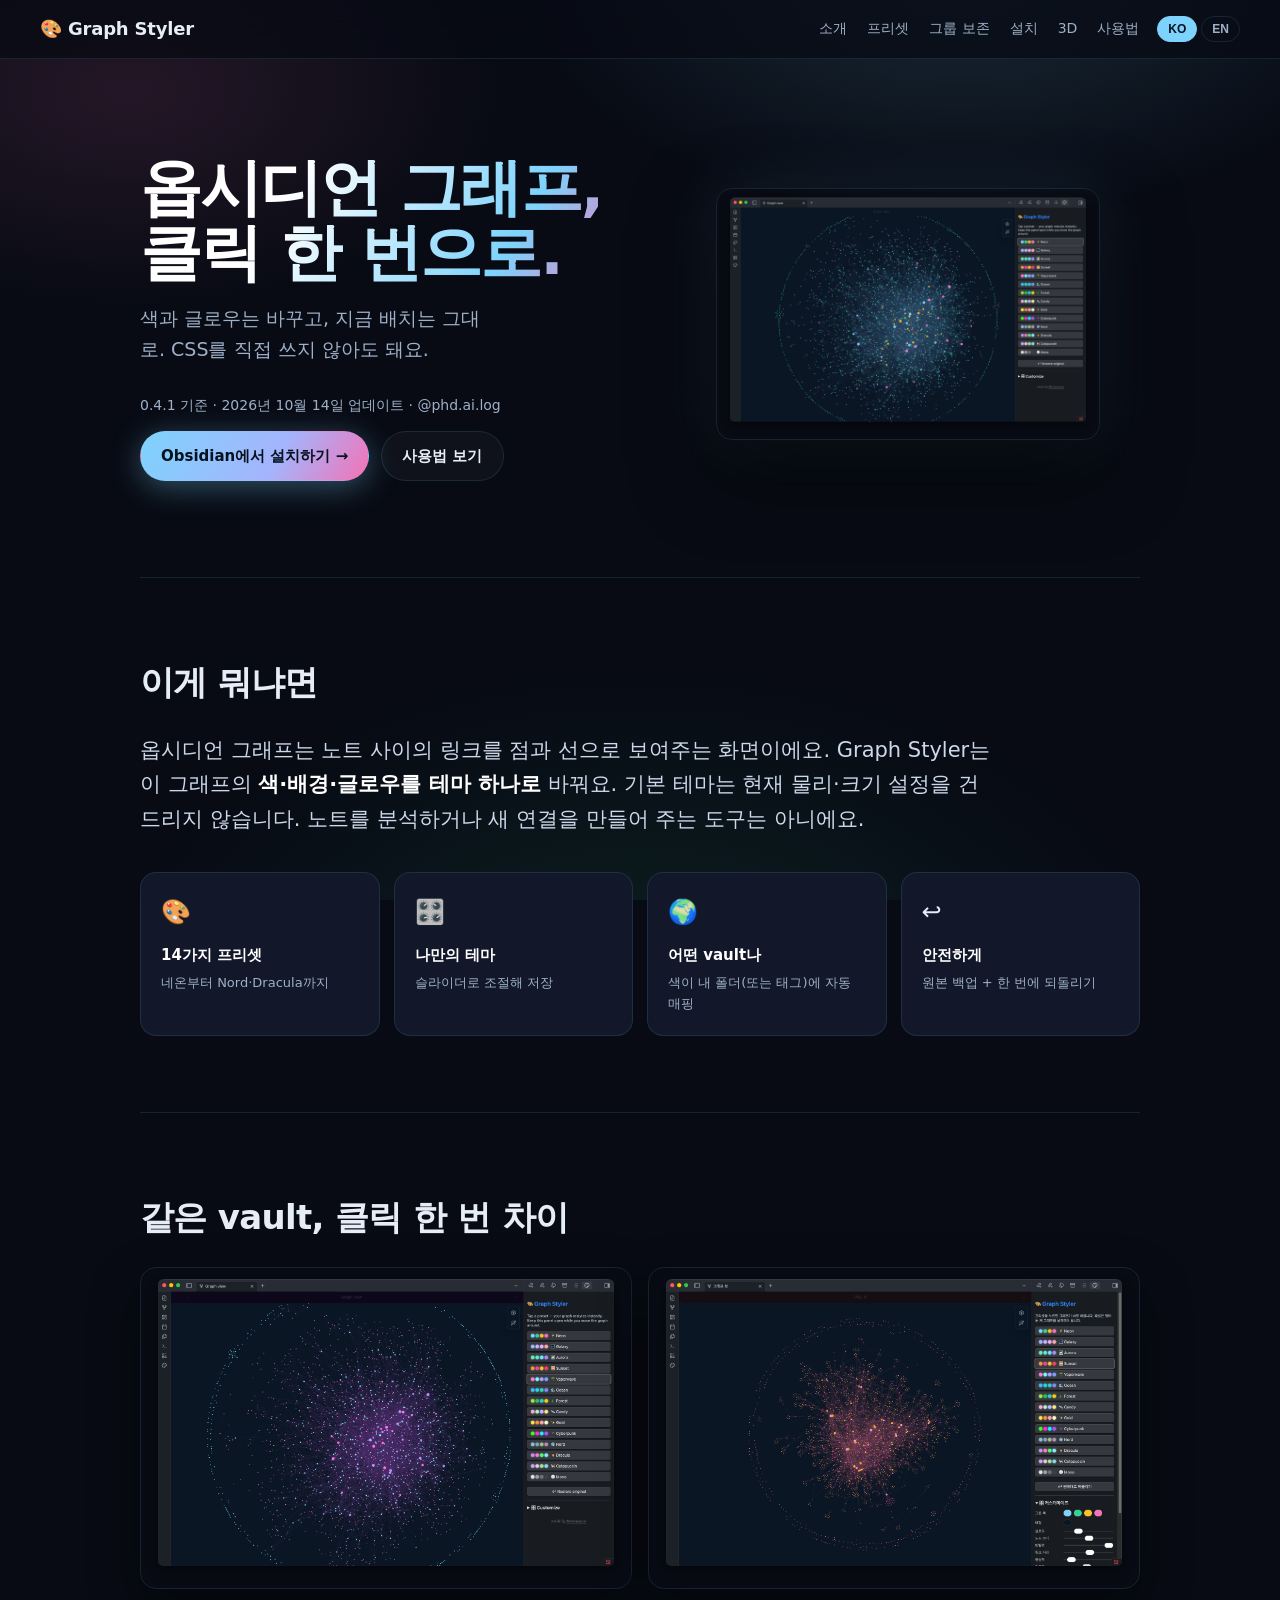
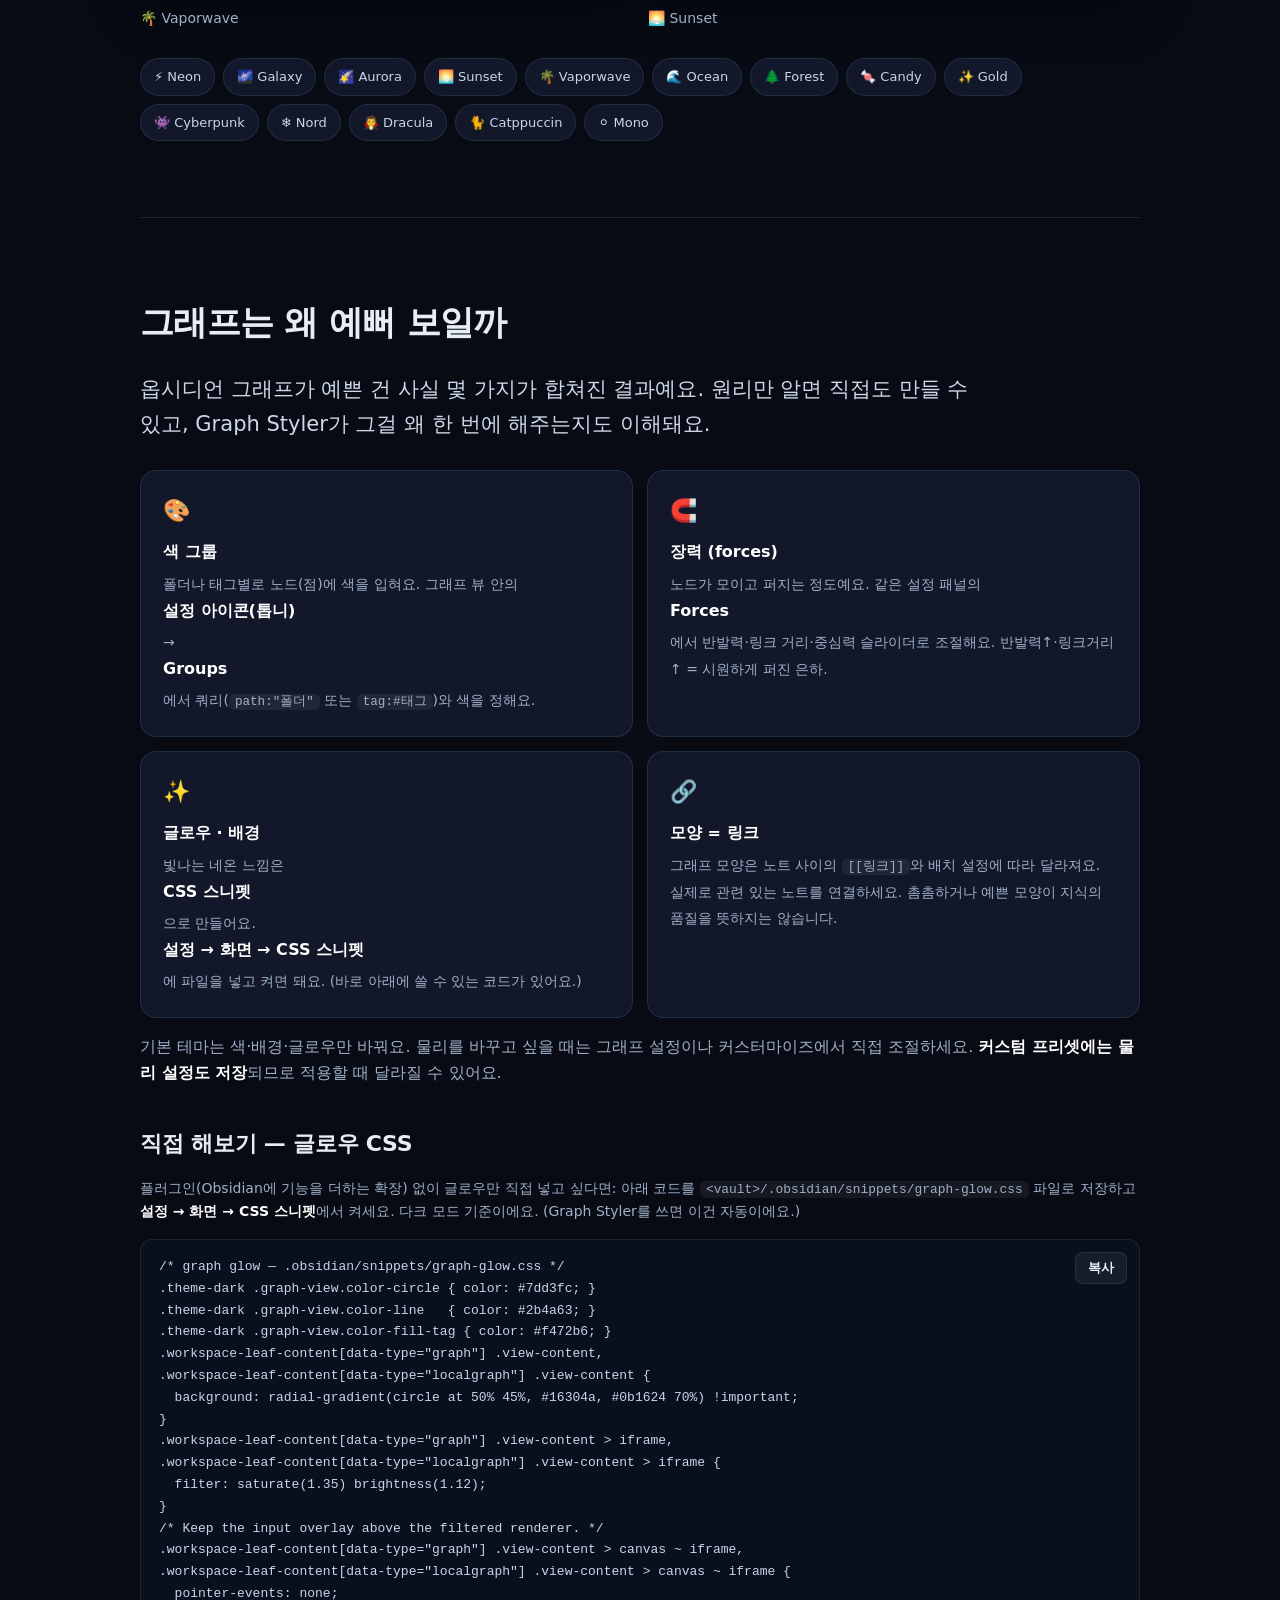
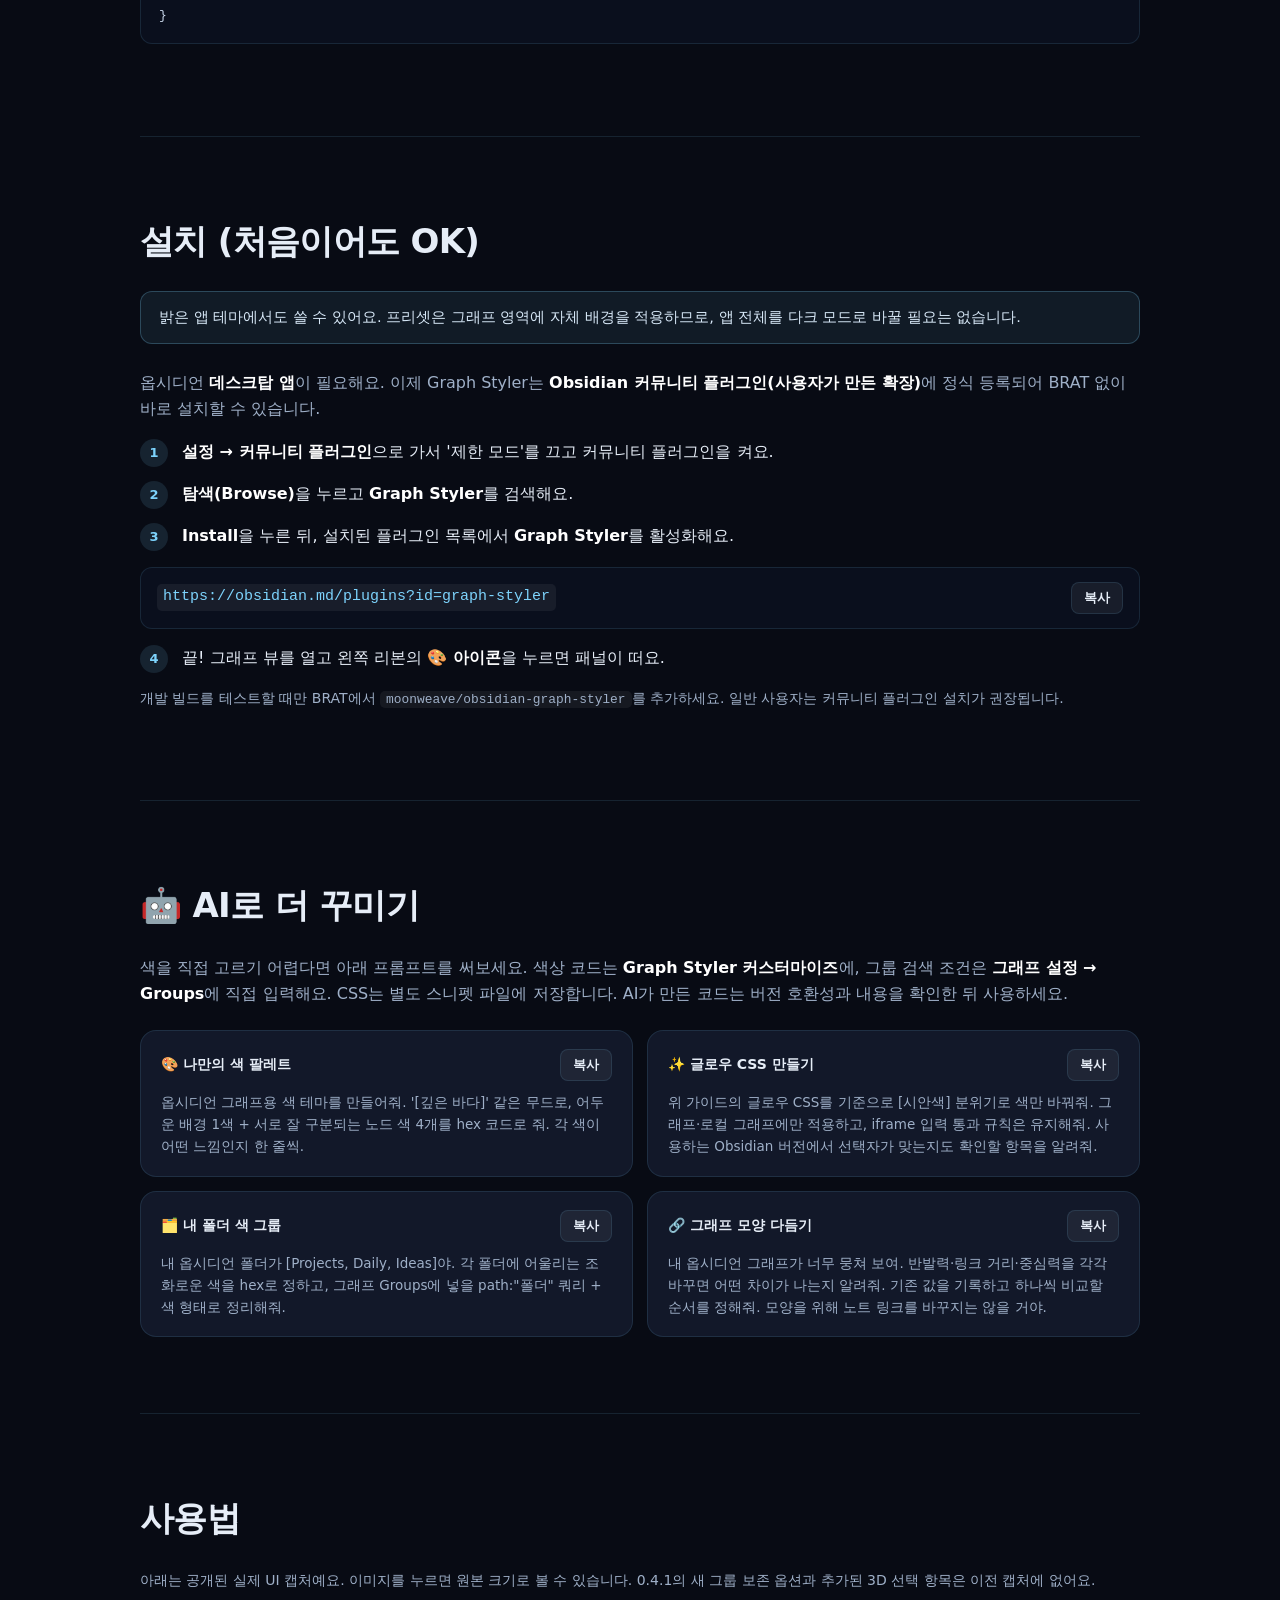
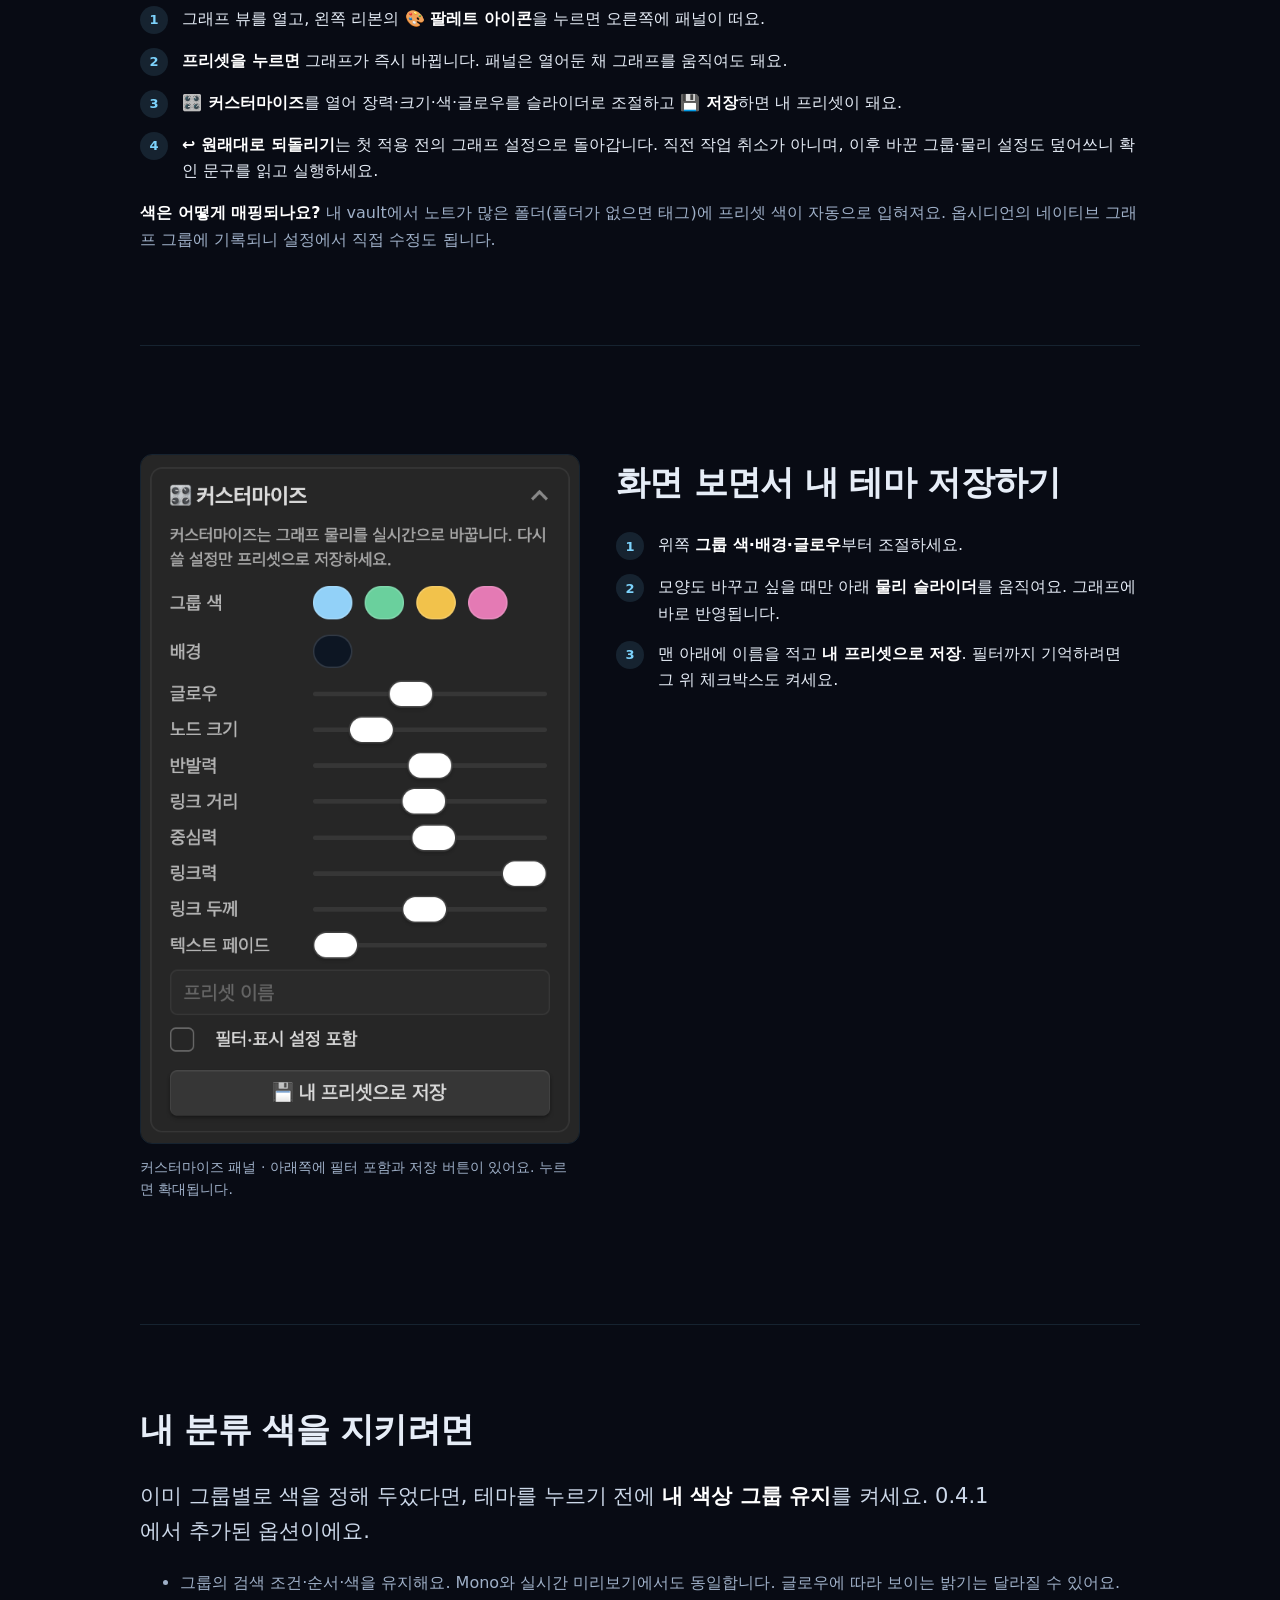
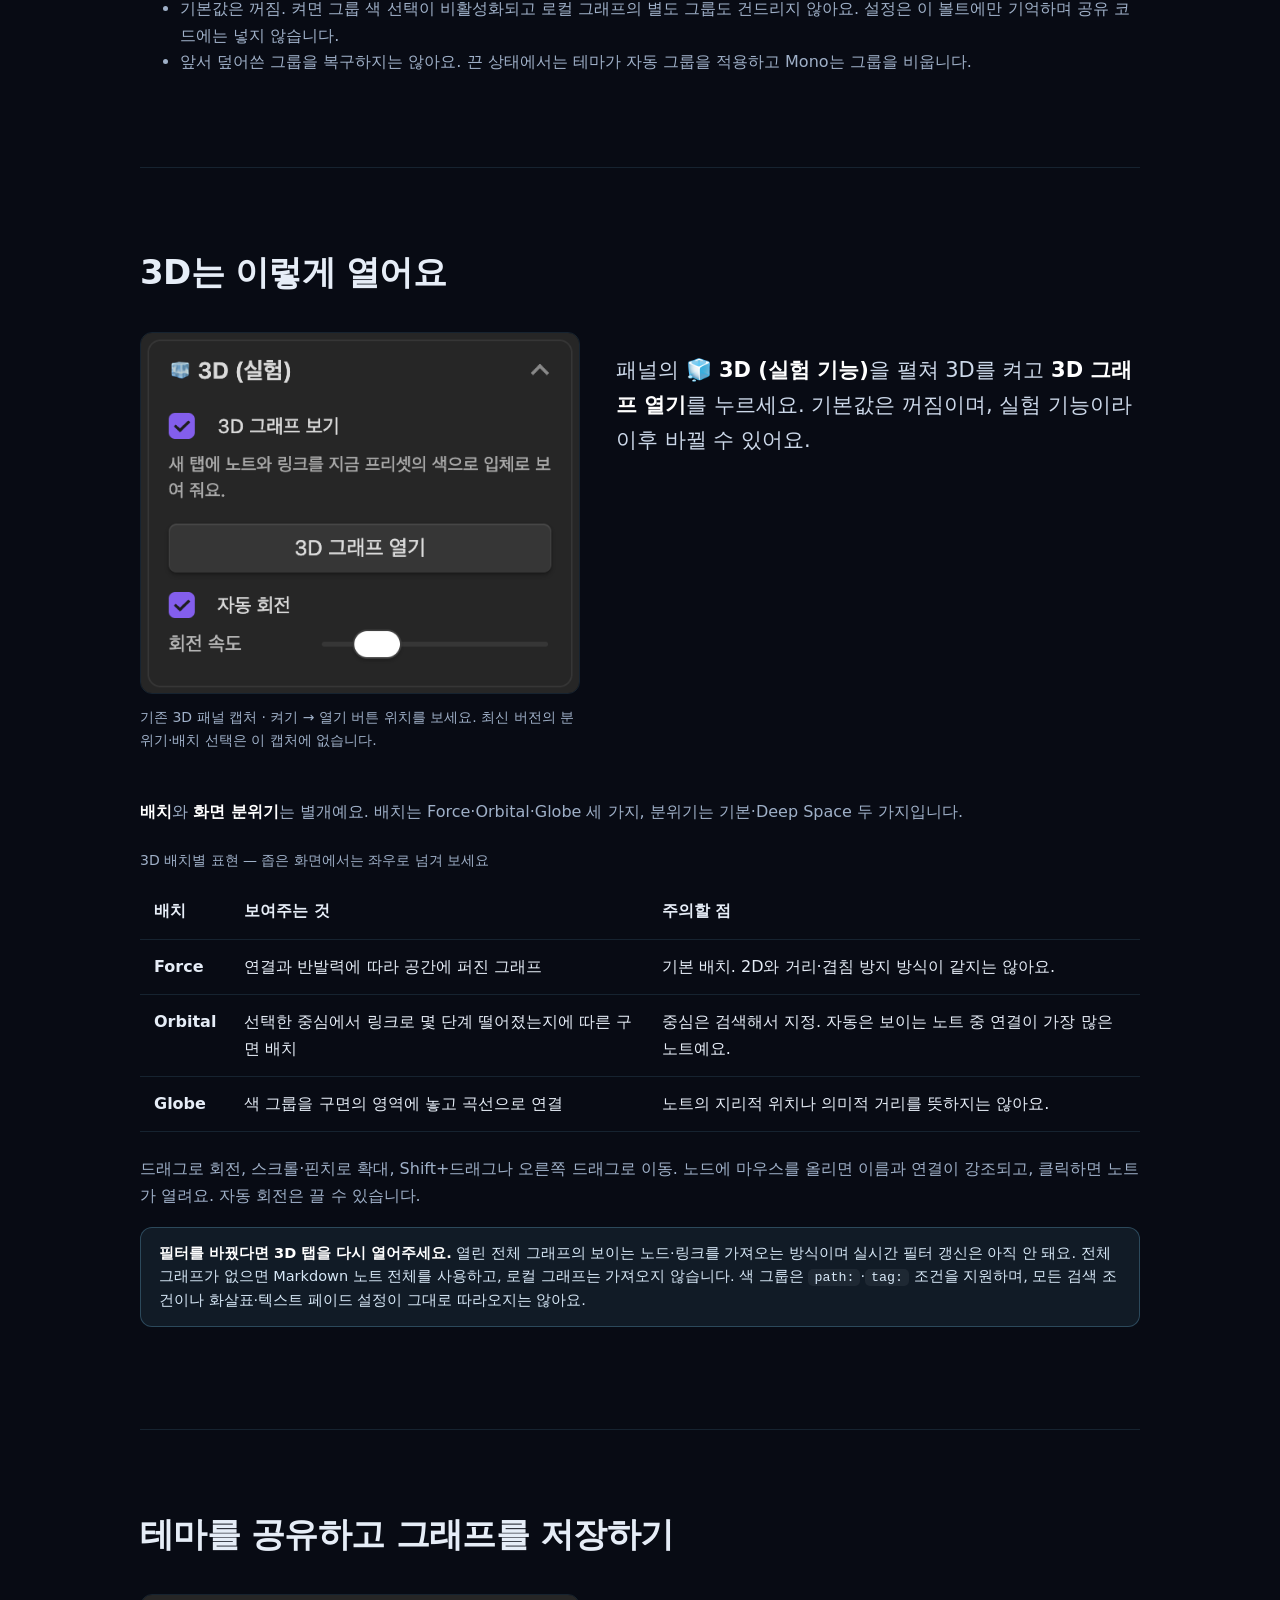
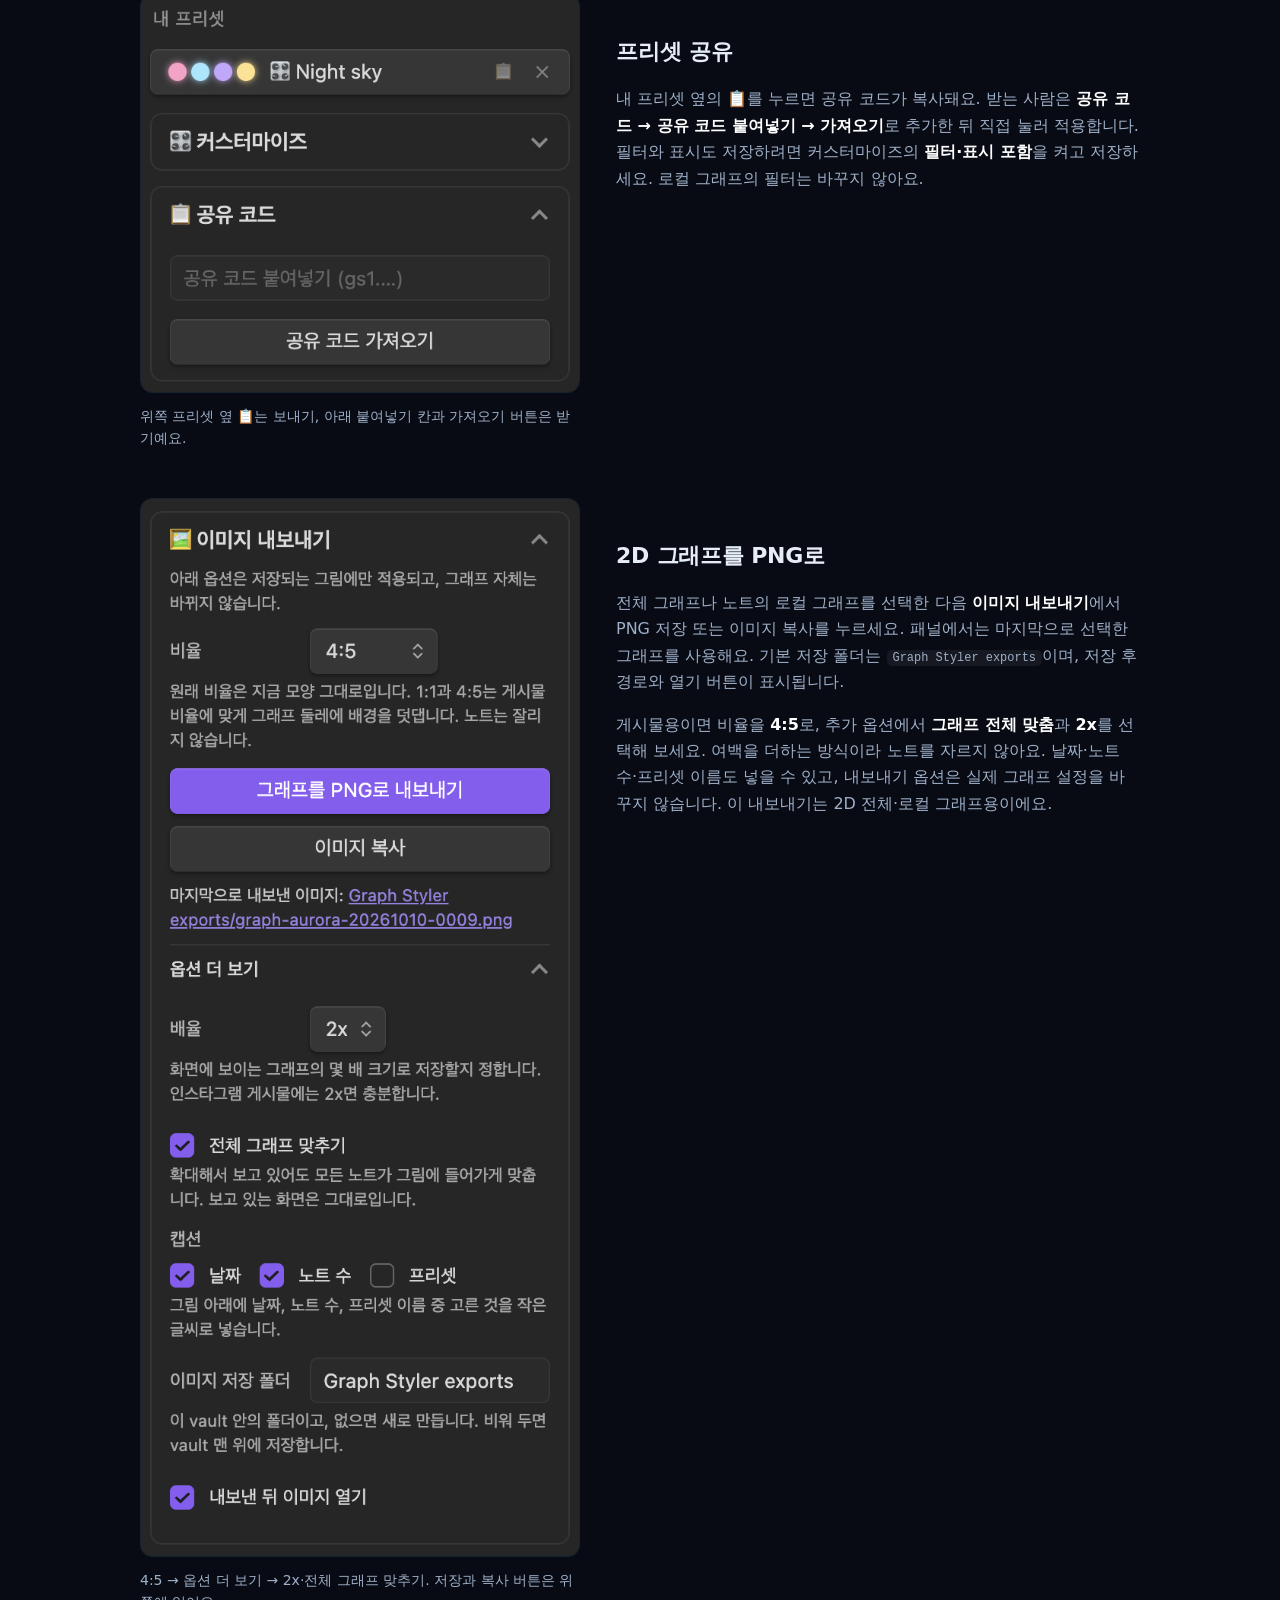
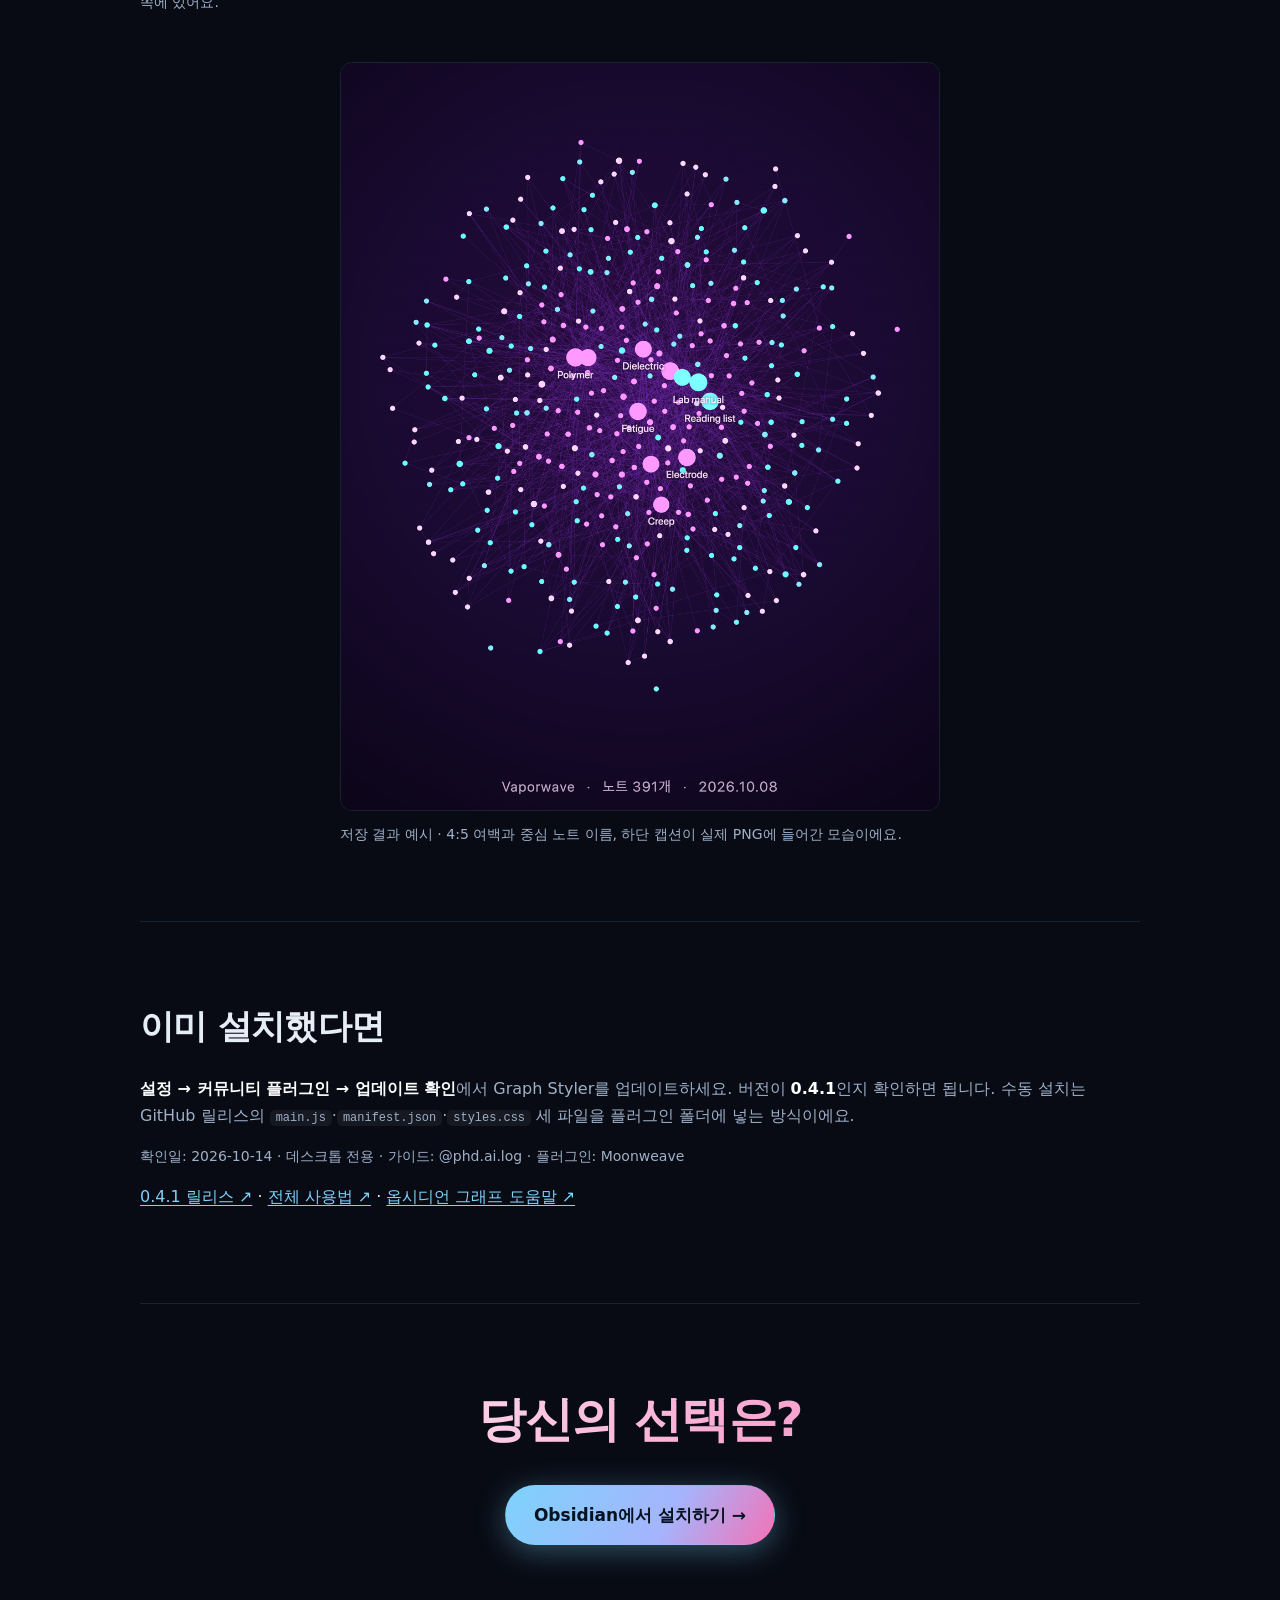
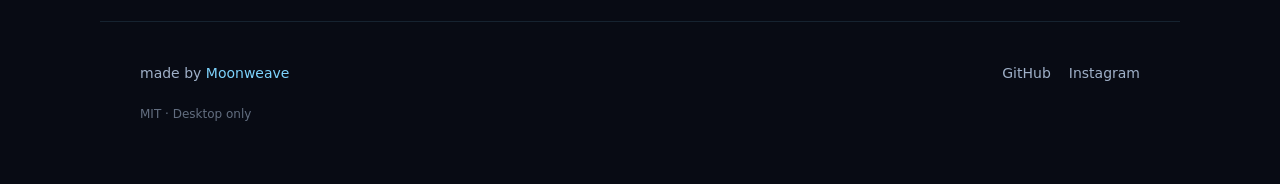
==== commit 8953c74c: "설정 위치를 바로 따라 할 수 있도록 실제 UI 캡처로 가이드 보강" ====
--- a/index.html
+++ b/index.html
@@ -106,7 +106,7 @@
       <p class="muted" data-ko="기본 테마는 색·배경·글로우만 바꿔요. 물리를 바꾸고 싶을 때는 그래프 설정이나 커스터마이즈에서 직접 조절하세요. <b>커스텀 프리셋에는 물리 설정도 저장</b>되므로 적용할 때 달라질 수 있어요." data-en="Built-in presets change colors, background and glow only. Adjust physics in the graph settings or Customize when you want to. <b>Custom presets also save physics settings</b>, so applying one can change them.">기본 테마는 색·배경·글로우만 바꿔요. 물리를 바꾸고 싶을 때는 그래프 설정이나 커스터마이즈에서 직접 조절하세요. <b>커스텀 프리셋에는 물리 설정도 저장</b>되므로 적용할 때 달라질 수 있어요.</p>
 
       <h3 data-ko="직접 해보기 — 글로우 CSS" data-en="Try it yourself — glow CSS">직접 해보기 — 글로우 CSS</h3>
-      <p class="muted small" data-ko="플러그인(Obsidian에 기능을 더하는 확장) 없이 글로우만 직접 넣고 싶다면: 아래 코드를 <code>&lt;vault&gt;/.obsidian/snippets/graph-glow.css</code> 파일로 저장하고 <b>설정 → 화면 → CSS 스니펫</b>에서 켜세요. 다크 모드 기준이에요. (Graph Styler를 쓰면 이건 자동이에요.)" data-en="Want just the glow without the plugin (an add-on that extends Obsidian)? Save the code below as <code>&lt;vault&gt;/.obsidian/snippets/graph-glow.css</code> and enable it in <b>Settings → Appearance → CSS snippets</b>. Built for dark mode. (Graph Styler does this for you.)">플러그인(Obsidian에 기능을 더하는 확장) 없이 글로우만 직접 넣고 싶다면: 아래 코드를 <code>&lt;vault&gt;/.obsidian/snippets/graph-glow.css</code> 파일로 저장하고 <b>설정 → 화면 → CSS 스니펫</b>에서 켜세요. 다크 모드 기준이에요. (Graph Styler를 쓰면 이건 자동이에요.)</p>
+      <p class="muted small" data-ko="플러그인(Obsidian에 기능을 더하는 확장) 없이 글로우만 직접 넣고 싶다면: 아래 코드를 <code>&amp;lt;vault&amp;gt;/.obsidian/snippets/graph-glow.css</code> 파일로 저장하고 <b>설정 → 화면 → CSS 스니펫</b>에서 켜세요. 다크 모드 기준이에요. (Graph Styler를 쓰면 이건 자동이에요.)" data-en="Want just the glow without the plugin (an add-on that extends Obsidian)? Save the code below as <code>&amp;lt;vault&amp;gt;/.obsidian/snippets/graph-glow.css</code> and enable it in <b>Settings → Appearance → CSS snippets</b>. Built for dark mode. (Graph Styler does this for you.)">플러그인(Obsidian에 기능을 더하는 확장) 없이 글로우만 직접 넣고 싶다면: 아래 코드를 <code>&lt;vault&gt;/.obsidian/snippets/graph-glow.css</code> 파일로 저장하고 <b>설정 → 화면 → CSS 스니펫</b>에서 켜세요. 다크 모드 기준이에요. (Graph Styler를 쓰면 이건 자동이에요.)</p>
       <div class="snippet">
         <pre><code>/* graph glow — .obsidian/snippets/graph-glow.css */
 .theme-dark .graph-view.color-circle { color: #7dd3fc; }
@@ -177,6 +177,7 @@
     <!-- USAGE -->
     <section id="usage" class="section">
       <h2 data-ko="사용법" data-en="How to use">사용법</h2>
+      <p class="muted small" data-ko="아래는 공개된 실제 UI 캡처예요. 이미지를 누르면 원본 크기로 볼 수 있습니다. 0.4.1의 새 그룹 보존 옵션과 추가된 3D 선택 항목은 이전 캡처에 없어요." data-en="These are existing public UI captures. Open an image to see it at full size. The new 0.4.1 group-preservation option and newer 3D selectors are not shown in these earlier captures.">아래는 공개된 실제 UI 캡처예요. 이미지를 누르면 원본 크기로 볼 수 있습니다. 0.4.1의 새 그룹 보존 옵션과 추가된 3D 선택 항목은 이전 캡처에 없어요.</p>
       <ol class="steps big-steps">
         <li><span class="n">1</span><span data-ko="그래프 뷰를 열고, 왼쪽 리본의 <b>🎨 팔레트 아이콘</b>을 누르면 오른쪽에 패널이 떠요." data-en="Open the graph view and click the <b>🎨 palette icon</b> in the left ribbon — a panel opens on the right.">그래프 뷰를 열고, 왼쪽 리본의 <b>🎨 팔레트 아이콘</b>을 누르면 오른쪽에 패널이 떠요.</span></li>
         <li><span class="n">2</span><span data-ko="<b>프리셋을 누르면</b> 그래프가 즉시 바뀝니다. 패널은 열어둔 채 그래프를 움직여도 돼요." data-en="<b>Tap a preset</b> — the graph restyles instantly. Keep the panel open while you move the graph.">
@@ -192,6 +193,23 @@
 <b>색은 어떻게 매핑되나요?</b> 내 vault에서 노트가 많은 폴더(폴더가 없으면 태그)에 프리셋 색이 자동으로 입혀져요. 옵시디언의 네이티브 그래프 그룹에 기록되니 설정에서 직접 수정도 됩니다.</p>
     </section>
 
+    <section id="customize" class="section">
+    <div class="visual-step">
+      <figure class="ui-shot">
+        <a href="assets/ui/customize-ko.png" data-ko-href="assets/ui/customize-ko.png" data-en-href="assets/ui/customize.png"><img src="assets/ui/customize-ko.png" data-ko-src="assets/ui/customize-ko.png" data-en-src="assets/ui/customize.png" width="576" height="904" loading="lazy" alt="Customize panel with color pickers, physics sliders and Save as preset" /></a>
+        <figcaption data-ko="커스터마이즈 패널 · 아래쪽에 필터 포함과 저장 버튼이 있어요. 누르면 확대됩니다." data-en="Customize panel · filter inclusion and Save are at the bottom. Open for full size.">커스터마이즈 패널 · 아래쪽에 필터 포함과 저장 버튼이 있어요. 누르면 확대됩니다.</figcaption>
+      </figure>
+      <div class="visual-copy">
+        <h2 data-ko="화면 보면서 내 테마 저장하기" data-en="Save your theme from this panel">화면 보면서 내 테마 저장하기</h2>
+        <ol class="steps">
+          <li><span class="n">1</span><span data-ko="위쪽 <b>그룹 색·배경·글로우</b>부터 조절하세요." data-en="Start with <b>group colors, background and glow</b> at the top.">위쪽 <b>그룹 색·배경·글로우</b>부터 조절하세요.</span></li>
+          <li><span class="n">2</span><span data-ko="모양도 바꾸고 싶을 때만 아래 <b>물리 슬라이더</b>를 움직여요. 그래프에 바로 반영됩니다." data-en="Use the <b>physics sliders</b> only if you also want a different layout. Changes are live.">모양도 바꾸고 싶을 때만 아래 <b>물리 슬라이더</b>를 움직여요. 그래프에 바로 반영됩니다.</span></li>
+          <li><span class="n">3</span><span data-ko="맨 아래에 이름을 적고 <b>내 프리셋으로 저장</b>. 필터까지 기억하려면 그 위 체크박스도 켜세요." data-en="Enter a name at the bottom and select <b>Save as preset</b>. Check the filter option above it if needed.">맨 아래에 이름을 적고 <b>내 프리셋으로 저장</b>. 필터까지 기억하려면 그 위 체크박스도 켜세요.</span></li>
+        </ol>
+      </div>
+    </div>
+
+    </section>
     <article aria-label="Graph Styler guide">
     <section id="keep-groups" class="section">
       <h2 data-ko="내 분류 색을 지키려면" data-en="Keep the colors you use to classify notes">내 분류 색을 지키려면</h2>
@@ -205,7 +223,15 @@
 
     <section id="graph3d" class="section">
       <h2 data-ko="3D는 이렇게 열어요" data-en="Open the 3D graph">3D는 이렇게 열어요</h2>
+      <div class="visual-step">
+        <figure class="ui-shot">
+          <a href="assets/ui/3d-panel-ko.png" data-ko-href="assets/ui/3d-panel-ko.png" data-en-href="assets/ui/3d-panel.png"><img src="assets/ui/3d-panel-ko.png" data-ko-src="assets/ui/3d-panel-ko.png" data-en-src="assets/ui/3d-panel.png" data-ko-height="442" data-en-height="474" width="538" height="442" loading="lazy" alt="3D panel showing enable, Open 3D graph, auto-rotate and rotation speed" /></a>
+          <figcaption data-ko="기존 3D 패널 캡처 · 켜기 → 열기 버튼 위치를 보세요. 최신 버전의 분위기·배치 선택은 이 캡처에 없습니다." data-en="Earlier 3D panel capture · enable, then Open. The newer Look and Layout selectors are not shown.">기존 3D 패널 캡처 · 켜기 → 열기 버튼 위치를 보세요. 최신 버전의 분위기·배치 선택은 이 캡처에 없습니다.</figcaption>
+        </figure>
+        <div class="visual-copy">
       <p class="big" data-ko="패널의 <b>🧊 3D (실험 기능)</b>을 펼쳐 3D를 켜고 <b>3D 그래프 열기</b>를 누르세요. 기본값은 꺼짐이며, 실험 기능이라 이후 바뀔 수 있어요." data-en="Expand <b>🧊 3D (experimental)</b>, enable the view and select <b>Open 3D graph</b>. Off by default; experimental behavior may change.">패널의 <b>🧊 3D (실험 기능)</b>을 펼쳐 3D를 켜고 <b>3D 그래프 열기</b>를 누르세요. 기본값은 꺼짐이며, 실험 기능이라 이후 바뀔 수 있어요.</p>
+        </div>
+      </div>
       <p class="muted" data-ko="<b>배치</b>와 <b>화면 분위기</b>는 별개예요. 배치는 Force·Orbital·Globe 세 가지, 분위기는 기본·Deep Space 두 가지입니다." data-en="<b>Layout</b> and <b>Look</b> are separate: three layouts (Force, Orbital, Globe) and two looks (Original, Deep Space)."><b>배치</b>와 <b>화면 분위기</b>는 별개예요. 배치는 Force·Orbital·Globe 세 가지, 분위기는 기본·Deep Space 두 가지입니다.</p>
       <div class="table-scroll" role="region" tabindex="0" aria-label="3D layouts">
         <table>
@@ -224,13 +250,32 @@
 
     <section id="share-export" class="section">
       <h2 data-ko="테마를 공유하고 그래프를 저장하기" data-en="Share a theme, save a graph">테마를 공유하고 그래프를 저장하기</h2>
+      <div class="visual-step">
+        <figure class="ui-shot">
+          <a href="assets/ui/share-ko.png" data-ko-href="assets/ui/share-ko.png" data-en-href="assets/ui/share.png"><img src="assets/ui/share-ko.png" data-ko-src="assets/ui/share-ko.png" data-en-src="assets/ui/share.png" width="576" height="522" loading="lazy" alt="Custom preset copy button and Share code paste-and-import panel" /></a>
+          <figcaption data-ko="위쪽 프리셋 옆 📋는 보내기, 아래 붙여넣기 칸과 가져오기 버튼은 받기예요." data-en="Use 📋 beside a preset to send it; paste and Import below to receive one.">위쪽 프리셋 옆 📋는 보내기, 아래 붙여넣기 칸과 가져오기 버튼은 받기예요.</figcaption>
+        </figure>
+        <div class="visual-copy">
       <h3 data-ko="프리셋 공유" data-en="Share a preset">프리셋 공유</h3>
       <p class="muted" data-ko="내 프리셋 옆의 📋를 누르면 공유 코드가 복사돼요. 받는 사람은 <b>공유 코드 → 공유 코드 붙여넣기 → 가져오기</b>로 추가한 뒤 직접 눌러 적용합니다. 필터와 표시도 저장하려면 커스터마이즈의 <b>필터·표시 포함</b>을 켜고 저장하세요. 로컬 그래프의 필터는 바꾸지 않아요." data-en="Select 📋 beside a custom preset to copy its code. The recipient uses <b>Share code → Paste a share code → Import share code</b>, then selects the imported preset to apply it. To save filters and display too, enable <b>Include filters and display</b> in Customize before saving. Local graph filters stay separate.">내 프리셋 옆의 📋를 누르면 공유 코드가 복사돼요. 받는 사람은 <b>공유 코드 → 공유 코드 붙여넣기 → 가져오기</b>로 추가한 뒤 직접 눌러 적용합니다. 필터와 표시도 저장하려면 커스터마이즈의 <b>필터·표시 포함</b>을 켜고 저장하세요. 로컬 그래프의 필터는 바꾸지 않아요.</p>
+        </div>
+      </div>
+      <div class="visual-step">
+        <figure class="ui-shot">
+          <a href="assets/ui/export-options-ko.png" data-ko-href="assets/ui/export-options-ko.png" data-en-href="assets/ui/export-options.png"><img src="assets/ui/export-options-ko.png" data-ko-src="assets/ui/export-options-ko.png" data-en-src="assets/ui/export-options.png" data-ko-height="1390" data-en-height="1424" width="576" height="1390" loading="lazy" alt="Export panel set to 4:5, with PNG and Copy buttons, 2x scale and Fit whole graph" /></a>
+          <figcaption data-ko="4:5 → 옵션 더 보기 → 2x·전체 그래프 맞추기. 저장과 복사 버튼은 위쪽에 있어요." data-en="4:5 → More options → 2x and Fit whole graph. Save and Copy are near the top.">4:5 → 옵션 더 보기 → 2x·전체 그래프 맞추기. 저장과 복사 버튼은 위쪽에 있어요.</figcaption>
+        </figure>
+        <div class="visual-copy">
       <h3 data-ko="2D 그래프를 PNG로" data-en="Export a 2D graph as PNG">2D 그래프를 PNG로</h3>
       <p class="muted" data-ko="전체 그래프나 노트의 로컬 그래프를 선택한 다음 <b>이미지 내보내기</b>에서 PNG 저장 또는 이미지 복사를 누르세요. 패널에서는 마지막으로 선택한 그래프를 사용해요. 기본 저장 폴더는 <code>Graph Styler exports</code>이며, 저장 후 경로와 열기 버튼이 표시됩니다." data-en="Select a global or local graph, then use <b>Export image</b> to save a PNG or copy an image. The panel uses the graph selected most recently. The default folder is <code>Graph Styler exports</code>; the result shows its path and an Open button.">전체 그래프나 노트의 로컬 그래프를 선택한 다음 <b>이미지 내보내기</b>에서 PNG 저장 또는 이미지 복사를 누르세요. 패널에서는 마지막으로 선택한 그래프를 사용해요. 기본 저장 폴더는 <code>Graph Styler exports</code>이며, 저장 후 경로와 열기 버튼이 표시됩니다.</p>
       <p class="muted" data-ko="게시물용이면 비율을 <b>4:5</b>로, 추가 옵션에서 <b>그래프 전체 맞춤</b>과 <b>2x</b>를 선택해 보세요. 여백을 더하는 방식이라 노트를 자르지 않아요. 날짜·노트 수·프리셋 이름도 넣을 수 있고, 내보내기 옵션은 실제 그래프 설정을 바꾸지 않습니다. 이 내보내기는 2D 전체·로컬 그래프용이에요." data-en="For a post, try <b>4:5</b>, then <b>Fit whole graph</b> and <b>2x</b> under More options. Padding avoids cropping notes. Add a date, note count or preset name if useful. Export options do not change graph settings. This export is for 2D global and local graphs.">게시물용이면 비율을 <b>4:5</b>로, 추가 옵션에서 <b>그래프 전체 맞춤</b>과 <b>2x</b>를 선택해 보세요. 여백을 더하는 방식이라 노트를 자르지 않아요. 날짜·노트 수·프리셋 이름도 넣을 수 있고, 내보내기 옵션은 실제 그래프 설정을 바꾸지 않습니다. 이 내보내기는 2D 전체·로컬 그래프용이에요.</p>
-    </section>
-
+        </div>
+      </div>
+      <figure class="ui-result">
+        <a href="assets/ui/export-post-ready.png"><img src="assets/ui/export-post-ready.png" width="1080" height="1350" loading="lazy" alt="Example 4:5 PNG export with hub names and a date, note-count and preset caption" /></a>
+        <figcaption data-ko="저장 결과 예시 · 4:5 여백과 중심 노트 이름, 하단 캡션이 실제 PNG에 들어간 모습이에요." data-en="Example output · 4:5 padding, hub names and a footer caption in the actual PNG.">저장 결과 예시 · 4:5 여백과 중심 노트 이름, 하단 캡션이 실제 PNG에 들어간 모습이에요.</figcaption>
+      </figure>
+    </section>
     <section id="updates" class="section">
       <h2 data-ko="이미 설치했다면" data-en="Already installed?">이미 설치했다면</h2>
       <p class="muted" data-ko="<b>설정 → 커뮤니티 플러그인 → 업데이트 확인</b>에서 Graph Styler를 업데이트하세요. 버전이 <b>0.4.1</b>인지 확인하면 됩니다. 수동 설치는 GitHub 릴리스의 <code>main.js</code>·<code>manifest.json</code>·<code>styles.css</code> 세 파일을 플러그인 폴더에 넣는 방식이에요." data-en="Use <b>Settings → Community plugins → Check for updates</b> and update Graph Styler. Check that its version is <b>0.4.1</b>. For manual installation, put the release's <code>main.js</code>, <code>manifest.json</code> and <code>styles.css</code> in the plugin folder."><b>설정 → 커뮤니티 플러그인 → 업데이트 확인</b>에서 Graph Styler를 업데이트하세요. 버전이 <b>0.4.1</b>인지 확인하면 됩니다. 수동 설치는 GitHub 릴리스의 <code>main.js</code>·<code>manifest.json</code>·<code>styles.css</code> 세 파일을 플러그인 폴더에 넣는 방식이에요.</p>
--- a/style.css
+++ b/style.css
@@ -115,6 +115,18 @@
 .big { font-size: clamp(17px, 2.1vw, 21px); color: #cdd9ea; max-width: 64ch; }
 .muted { color: var(--muted); }
 .small { font-size: 14px; }
+.visual-step { display: grid; grid-template-columns: minmax(0, 440px) minmax(0, 1fr); gap: 36px; align-items: start; margin: 32px 0 48px; }
+.ui-shot, .ui-result { margin: 0; }
+.ui-shot img, .ui-result img { display: block; width: 100%; height: auto; border: 1px solid var(--border); border-radius: 12px; }
+.ui-shot a, .ui-result a { display: block; }
+.ui-shot figcaption, .ui-result figcaption { color: var(--muted); font-size: 14px; line-height: 1.6; margin-top: 12px; }
+.visual-copy h3 { margin-top: 0; }
+.ui-result { max-width: 600px; margin: 36px auto 0; }
+@media (max-width: 820px) {
+  .visual-step { grid-template-columns: 1fr; gap: 20px; }
+  .ui-shot { width: 100%; max-width: 440px; margin: 0 auto; }
+  .visual-copy { grid-row: 1; }
+}
 .source-links a { color: var(--accent); text-decoration: underline; text-underline-offset: 3px; }
 .table-scroll { overflow-x: auto; margin: 24px 0; }
 .table-scroll table { width: 100%; border-collapse: collapse; min-width: 560px; }
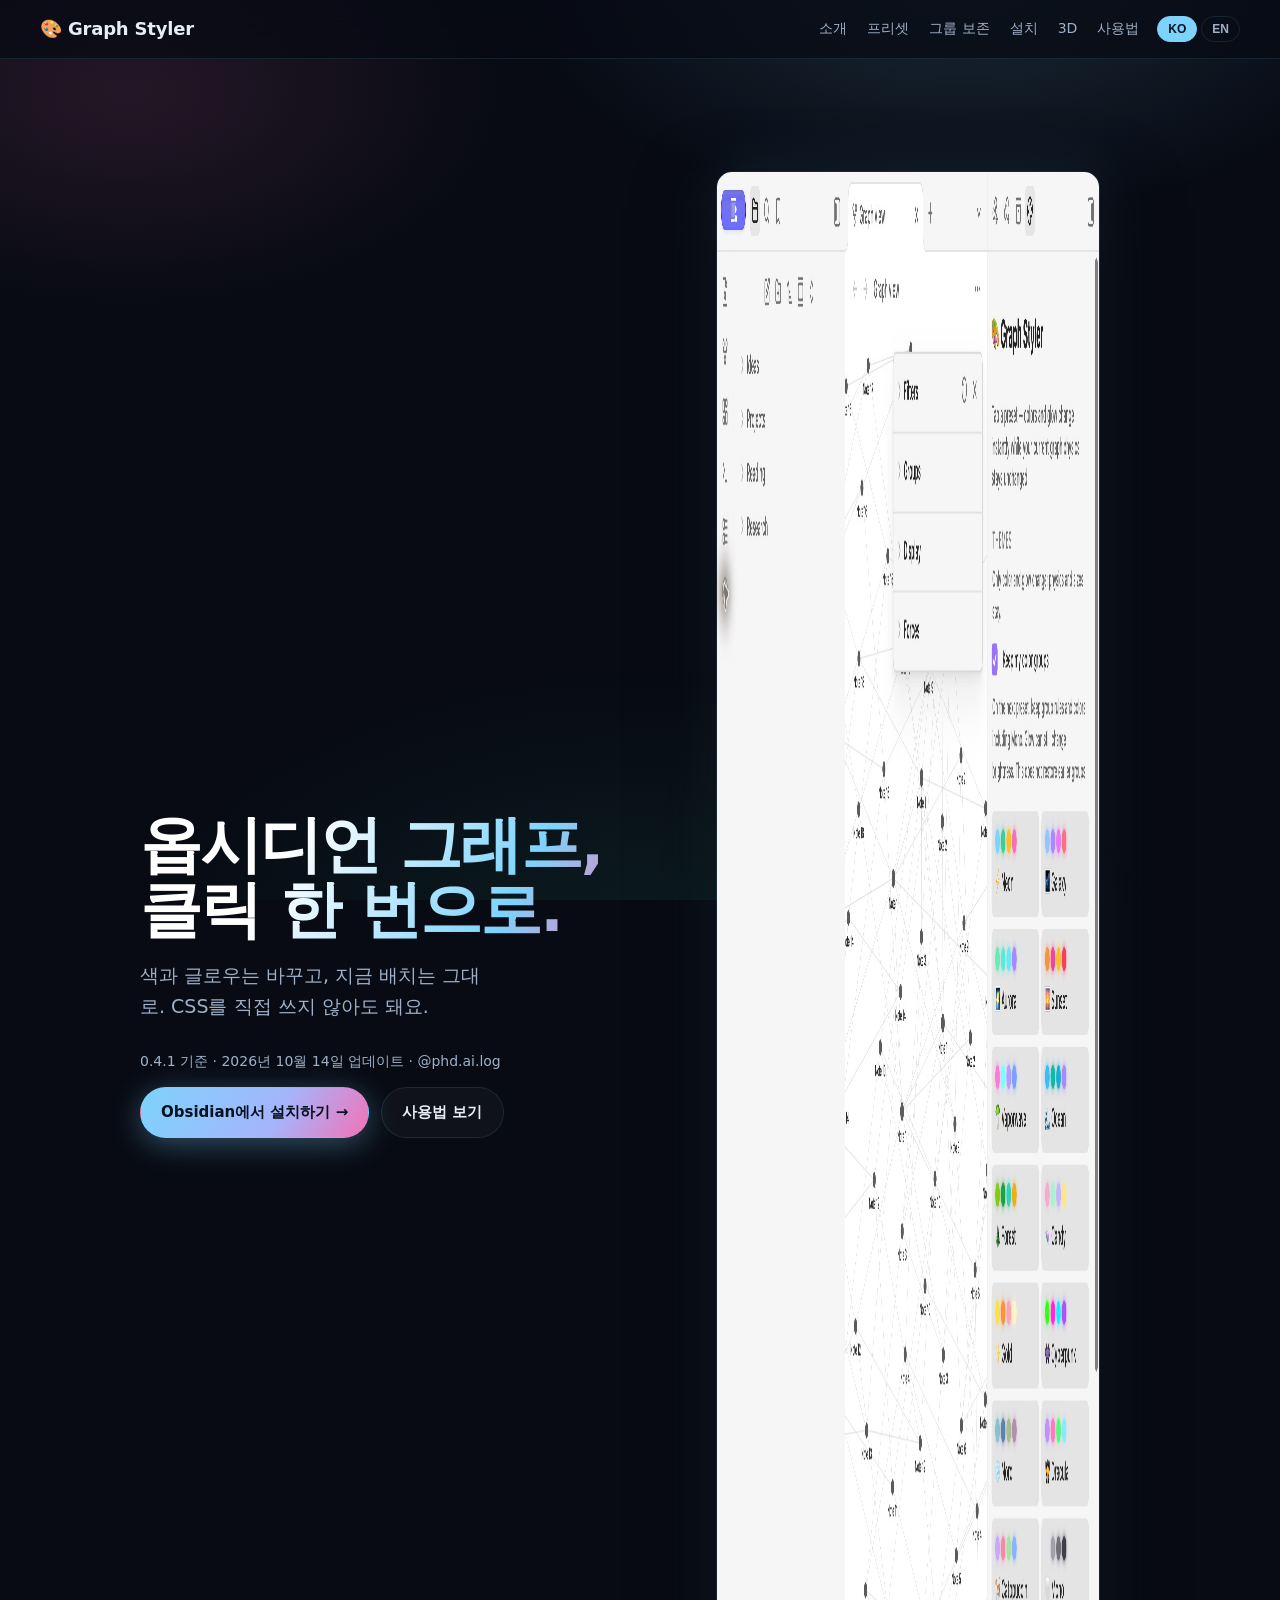
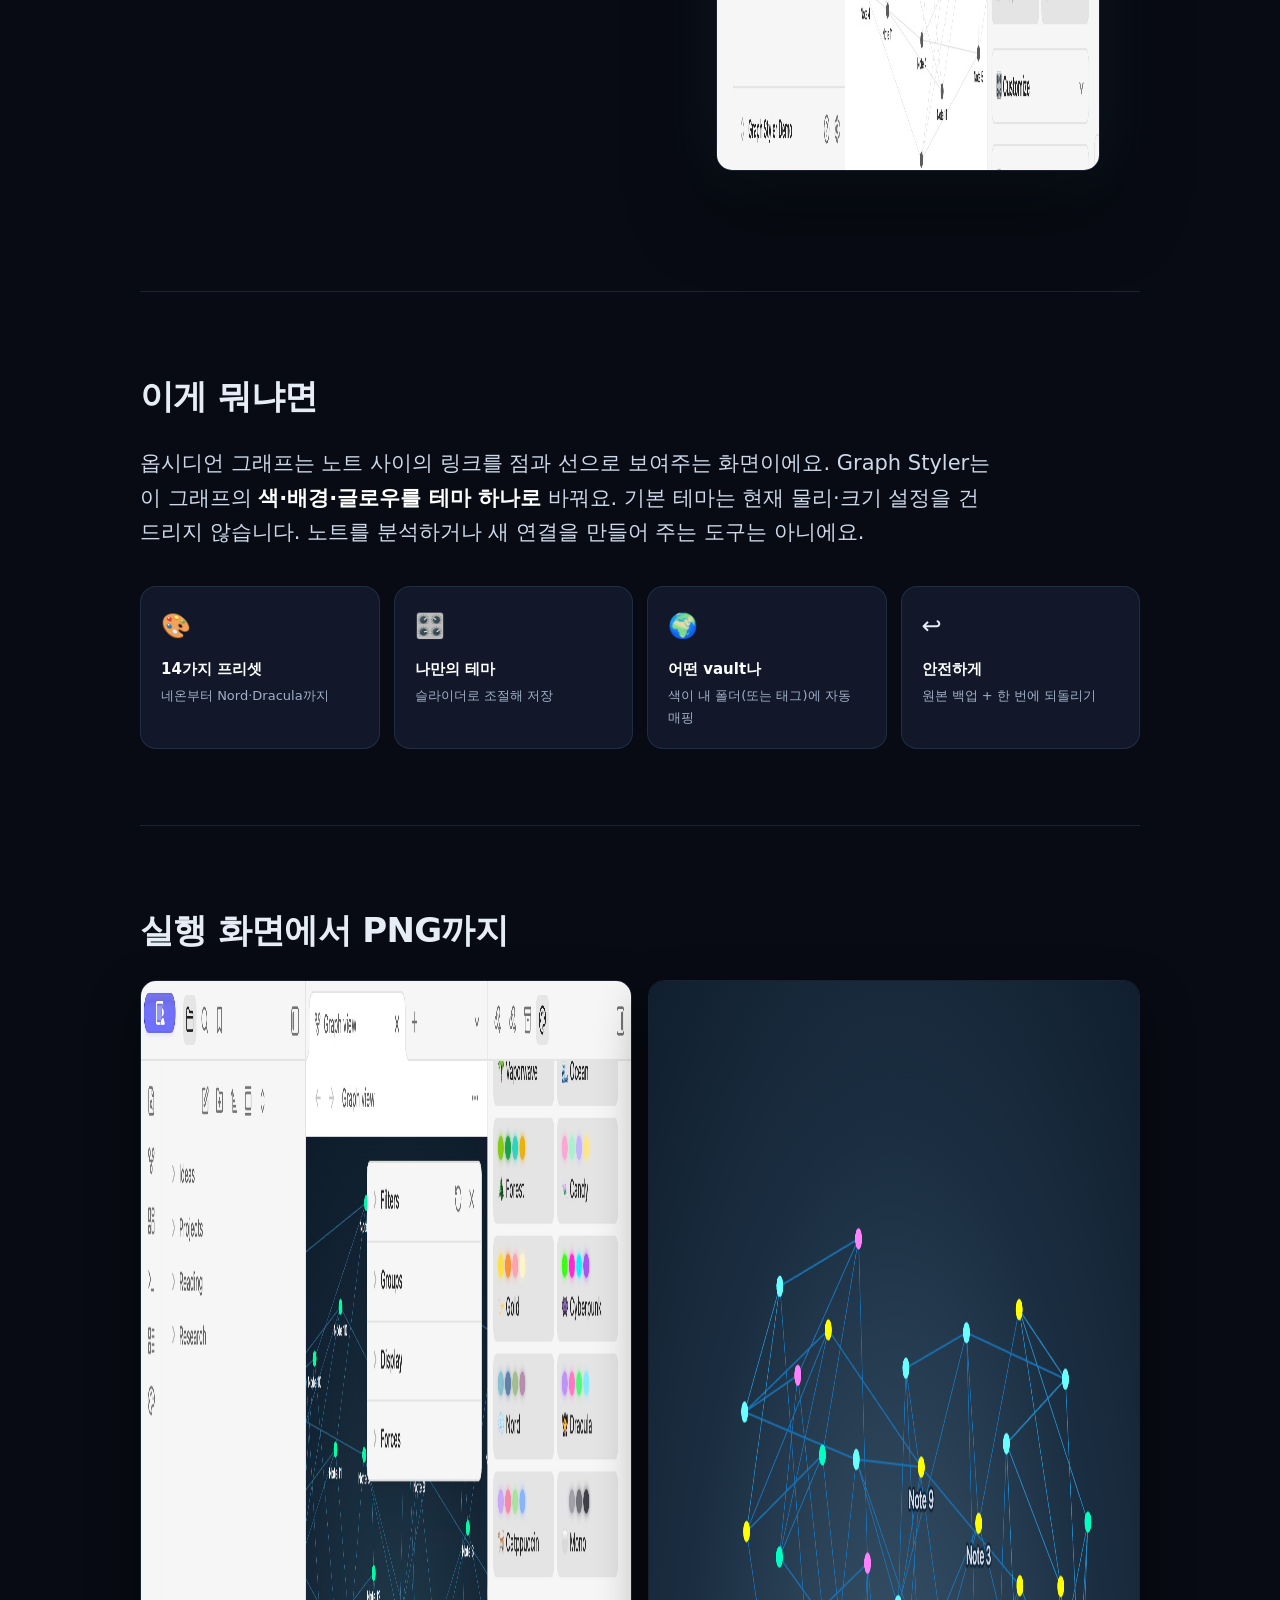
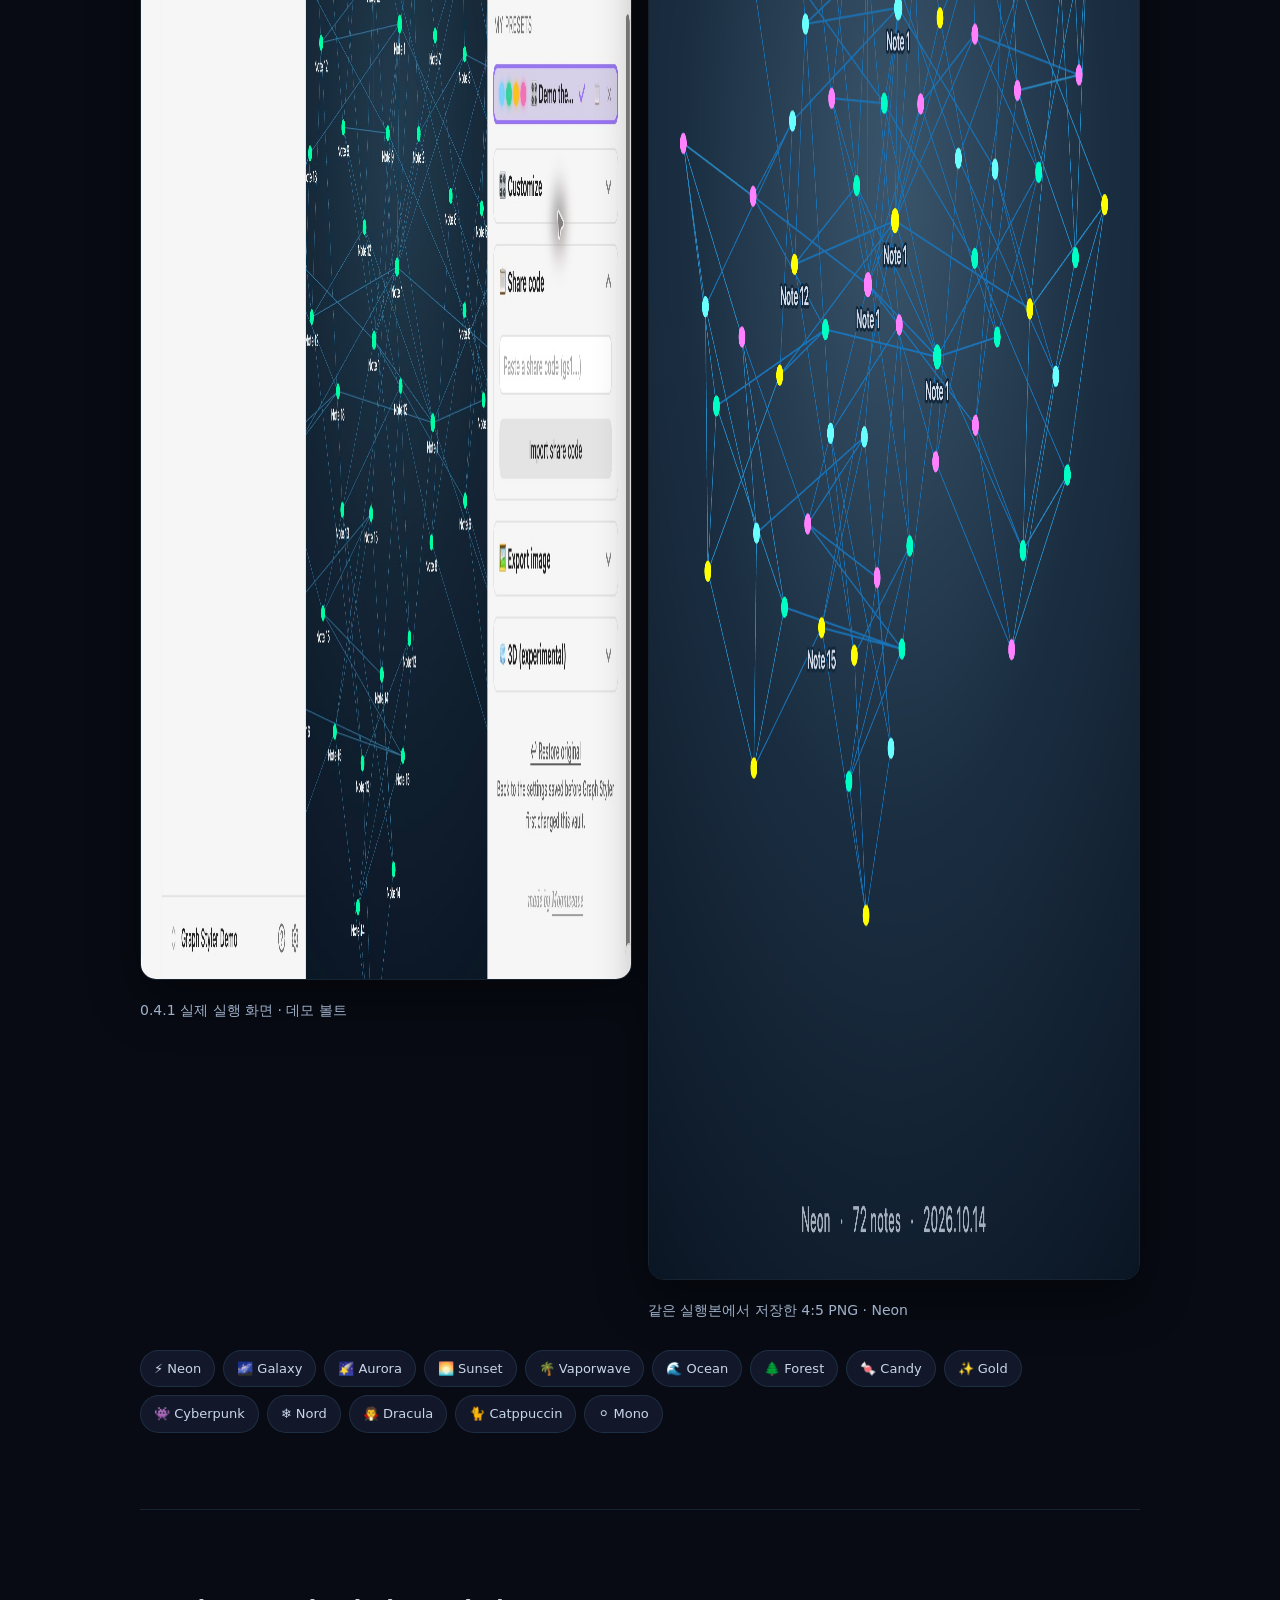
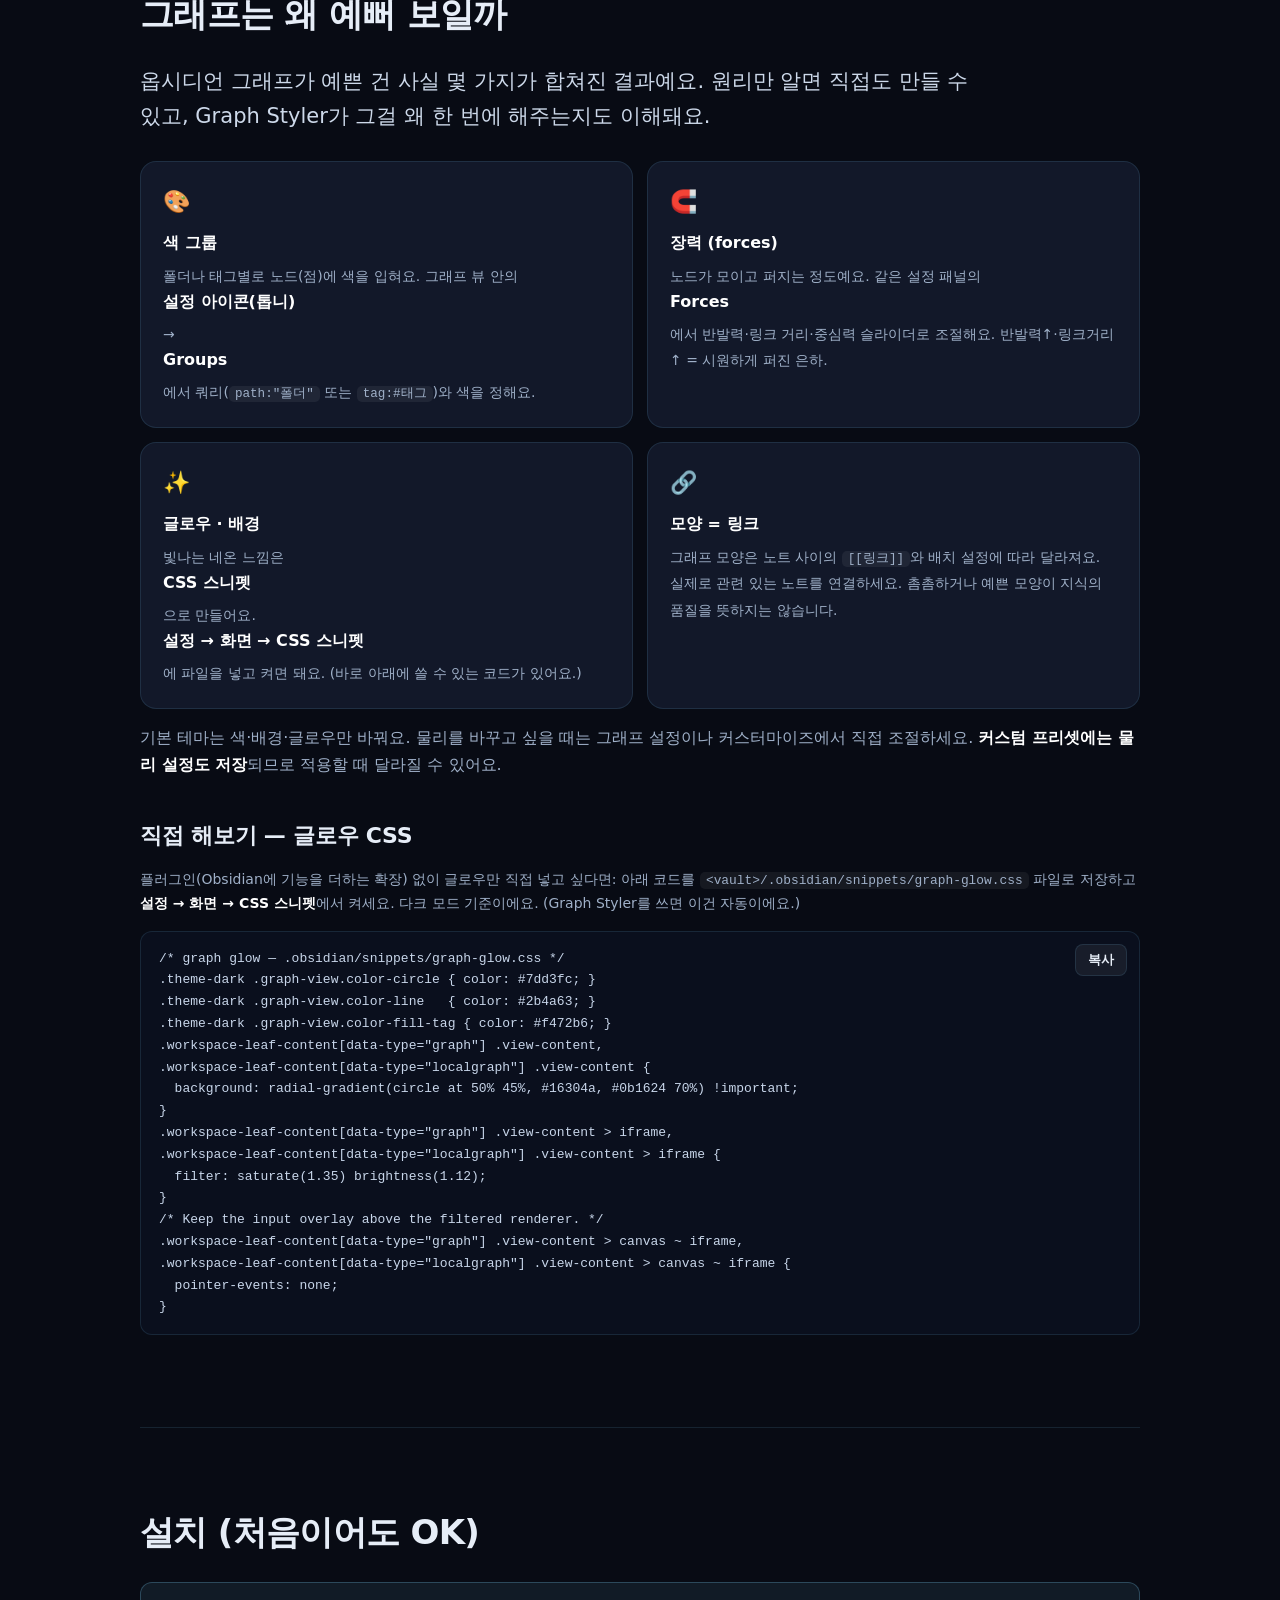
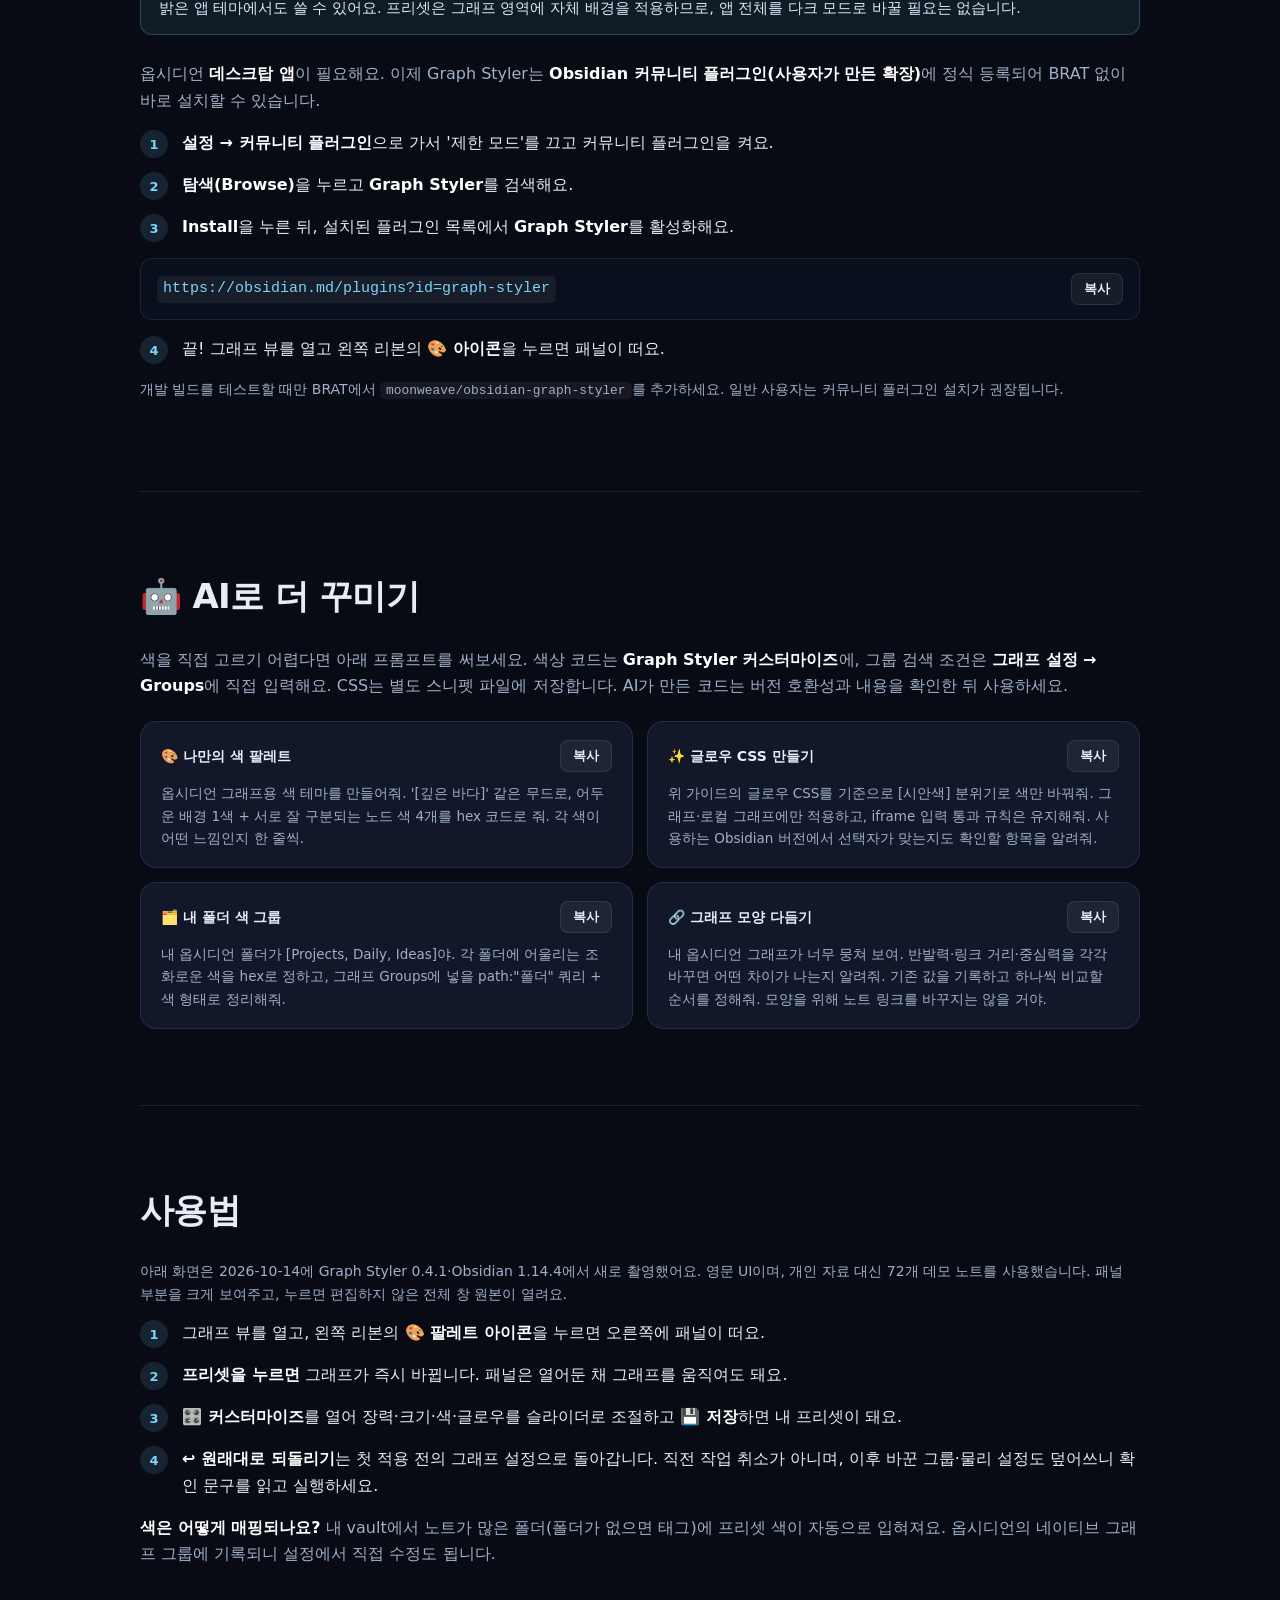
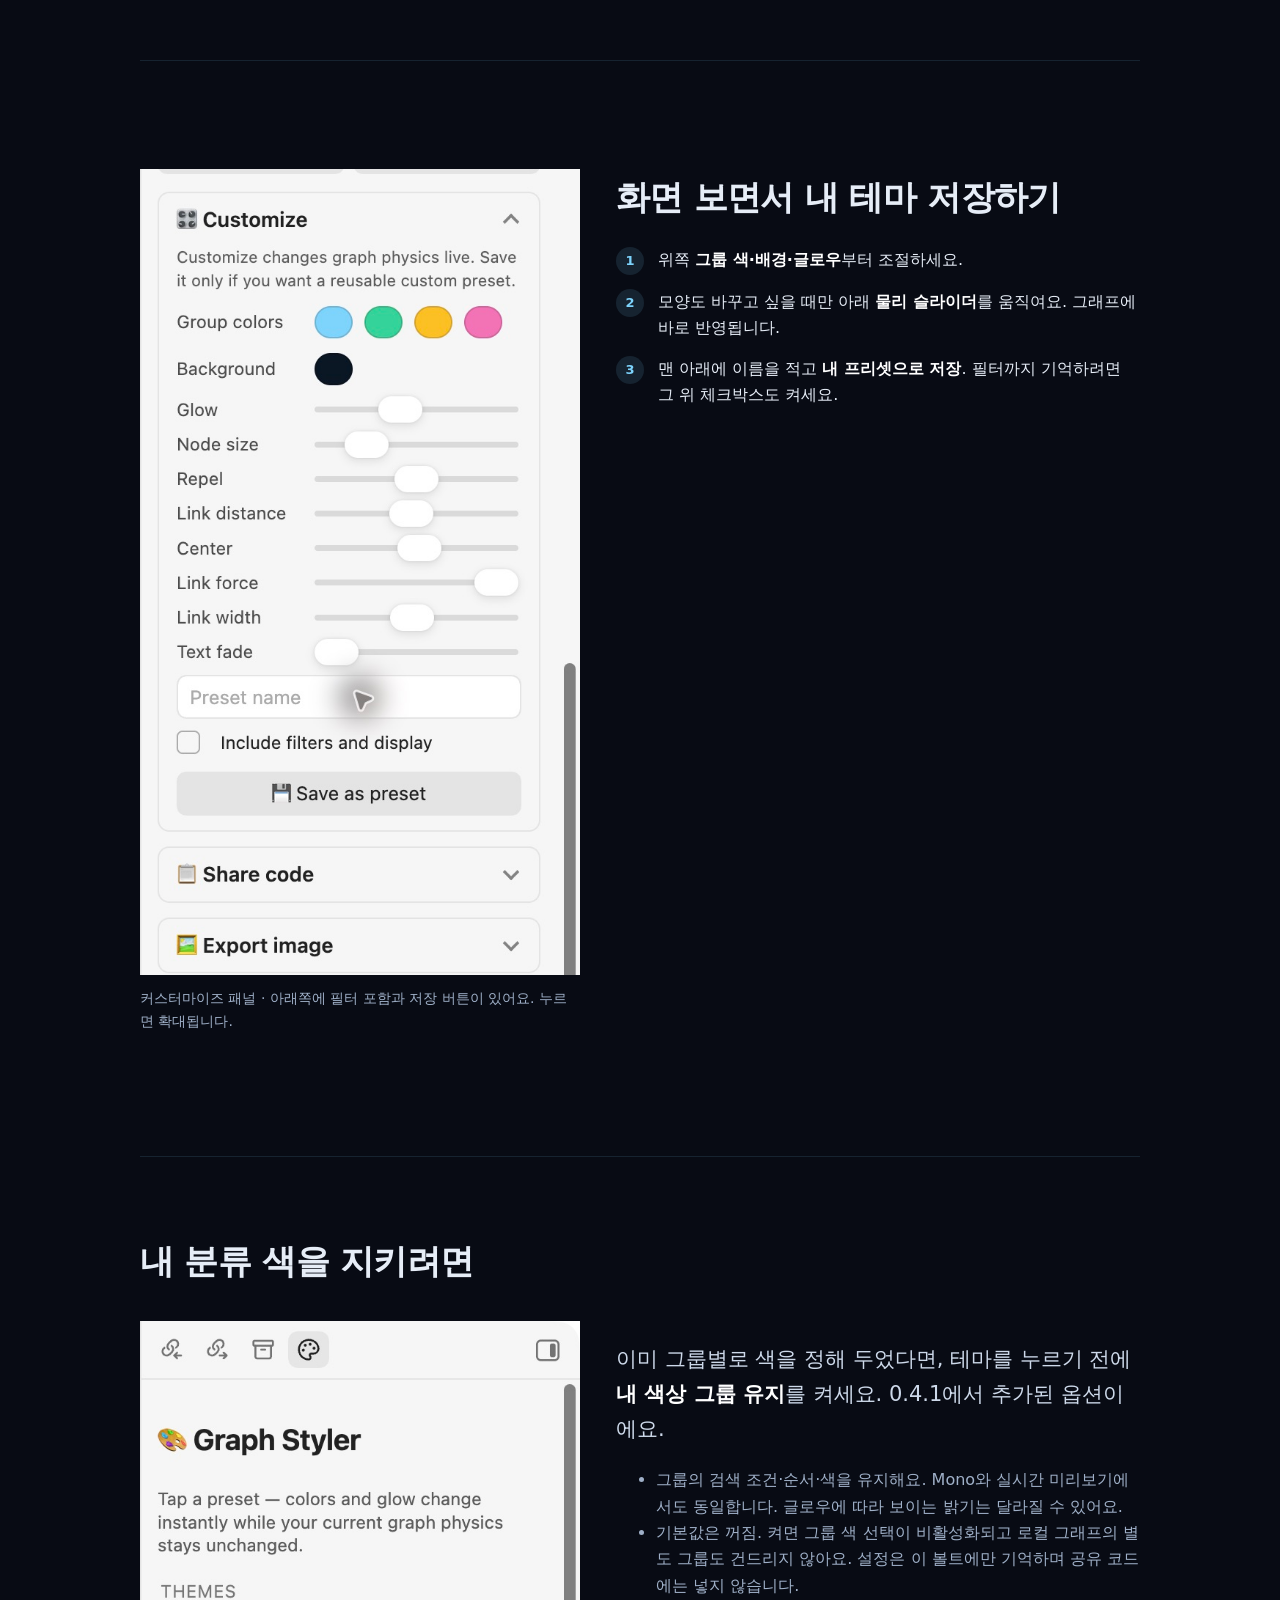
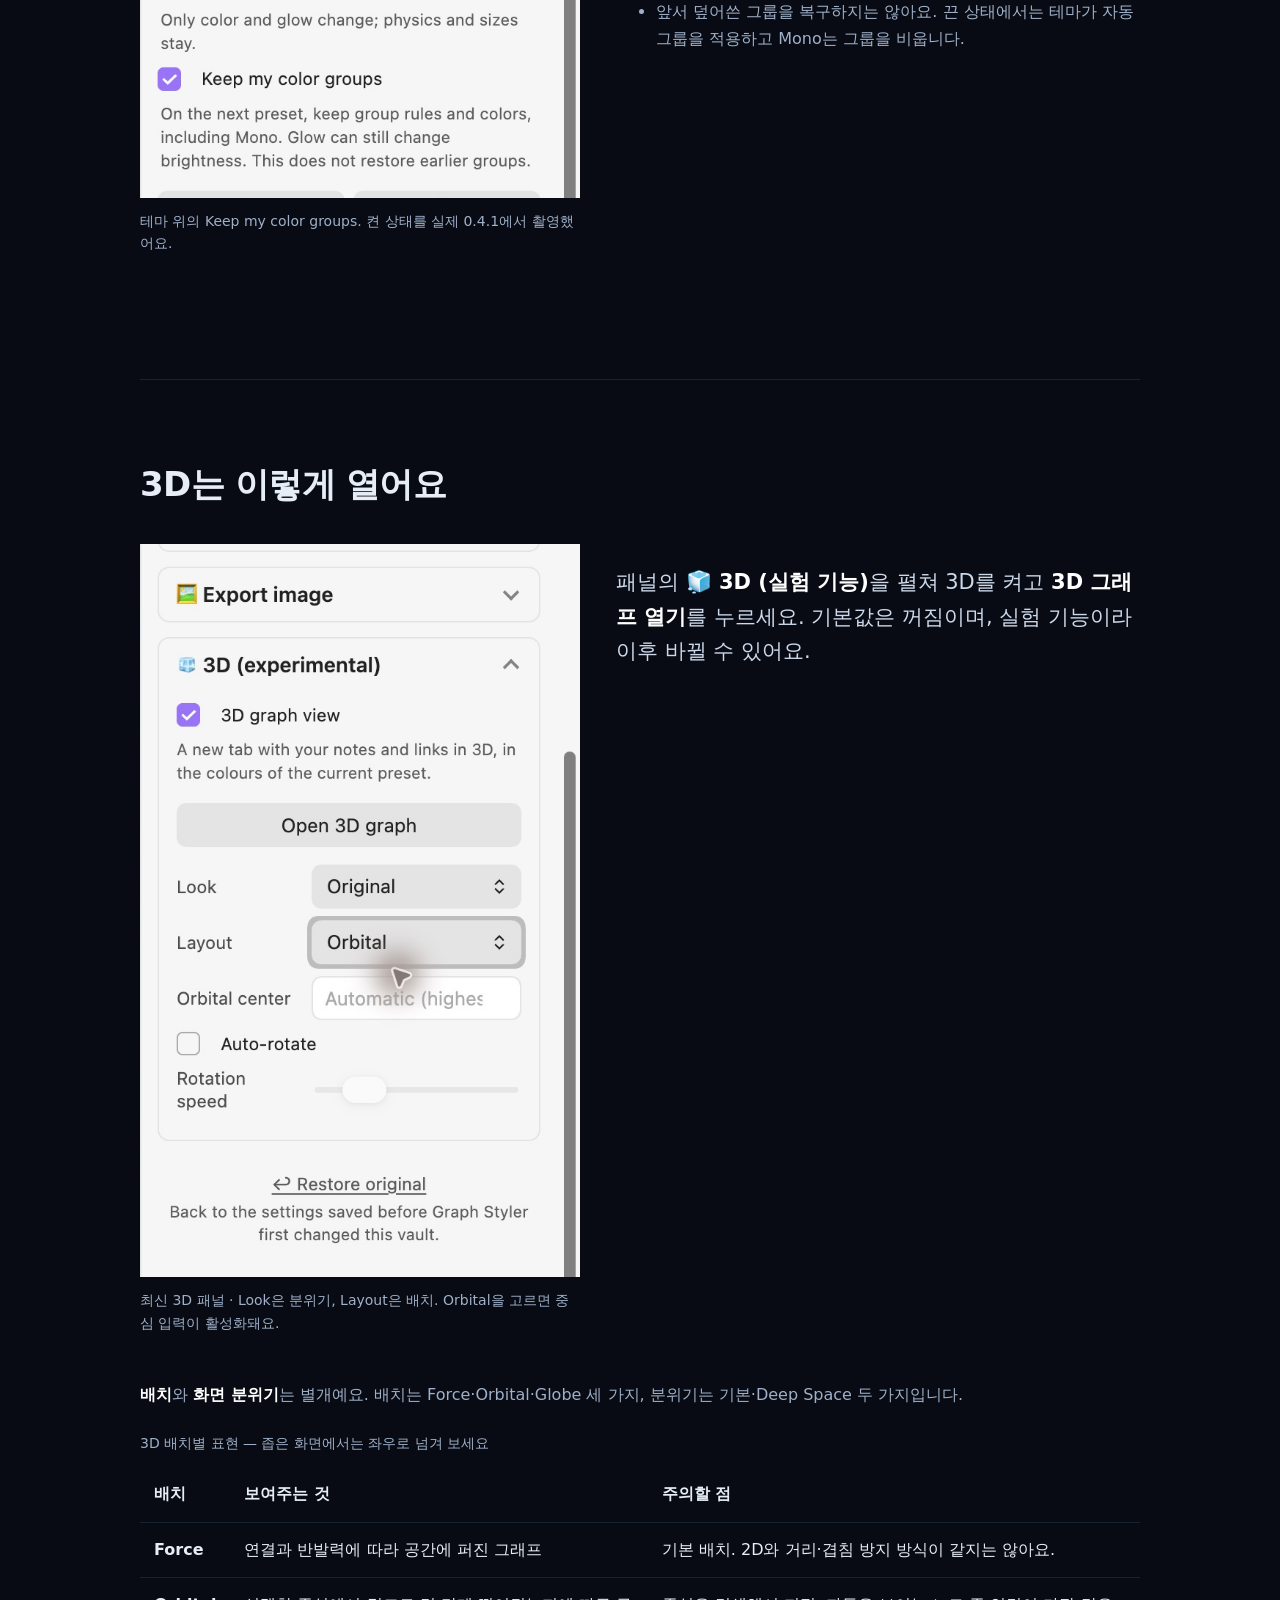
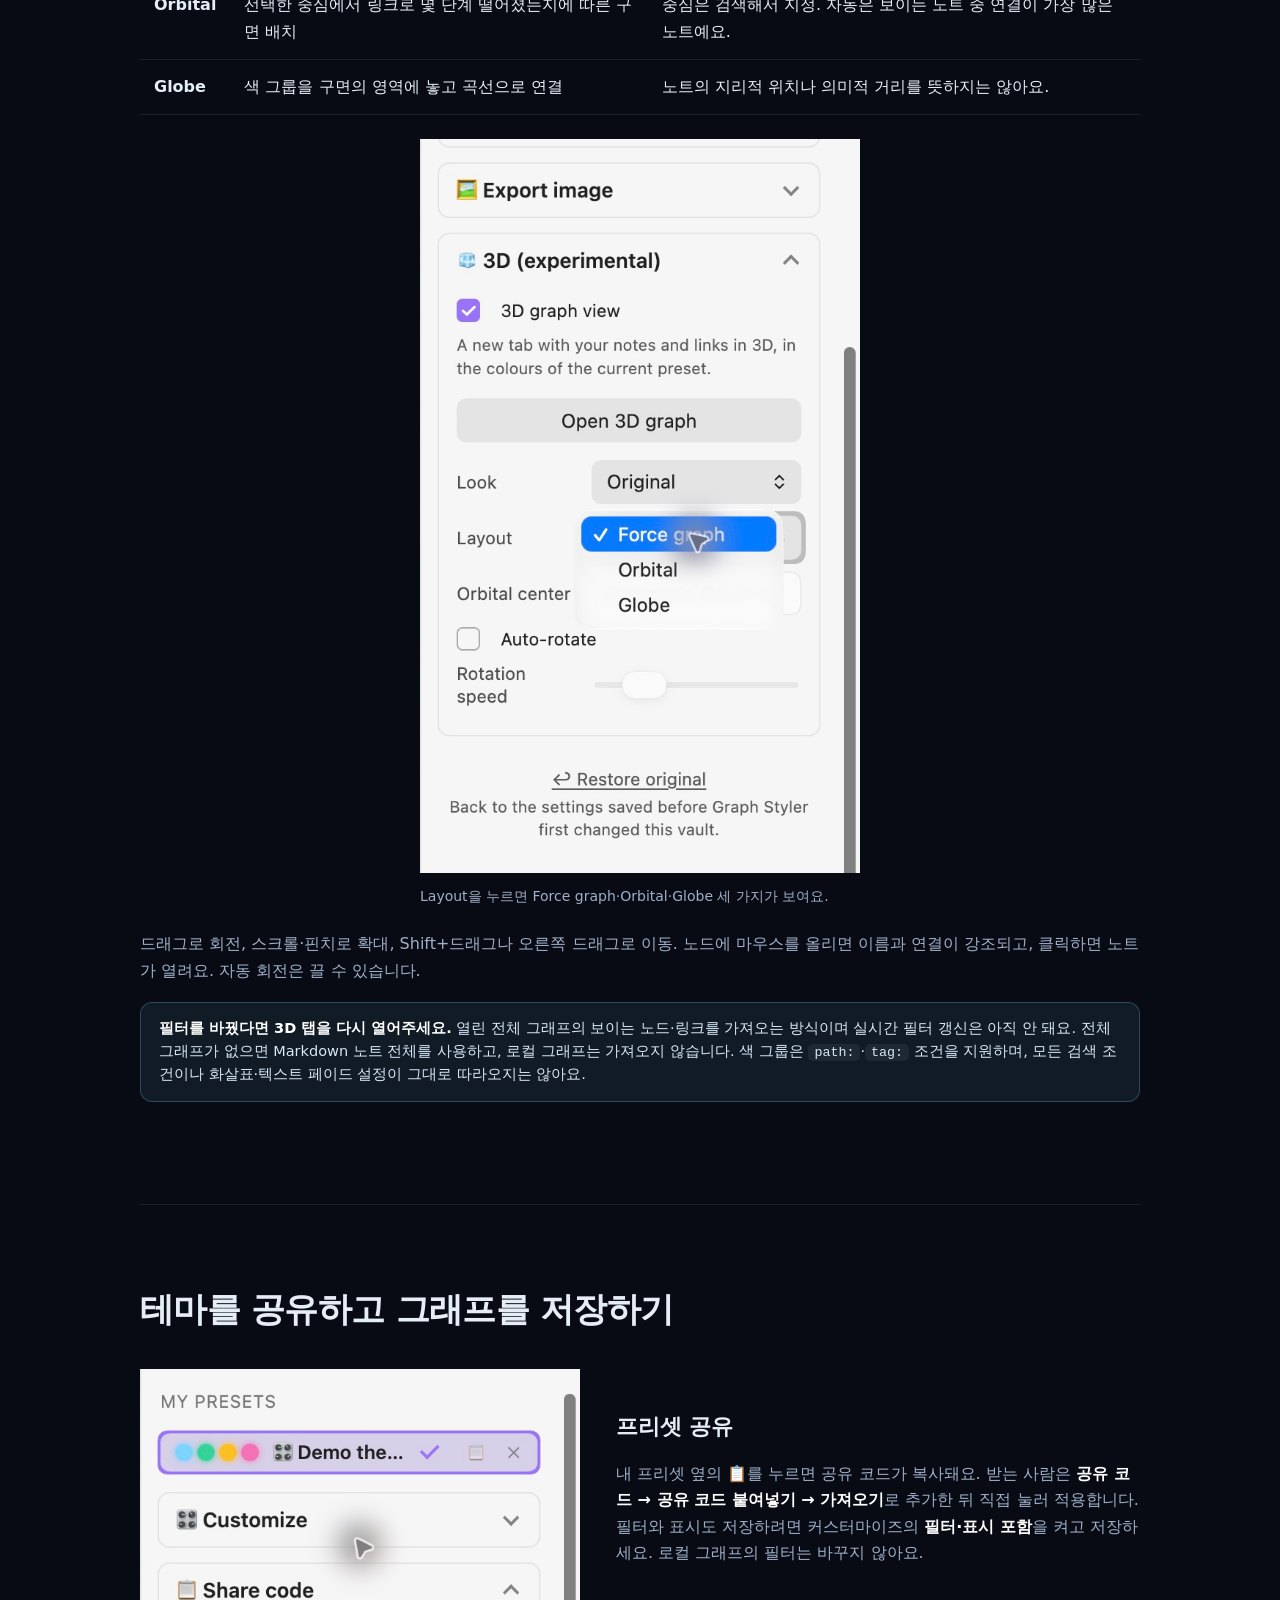
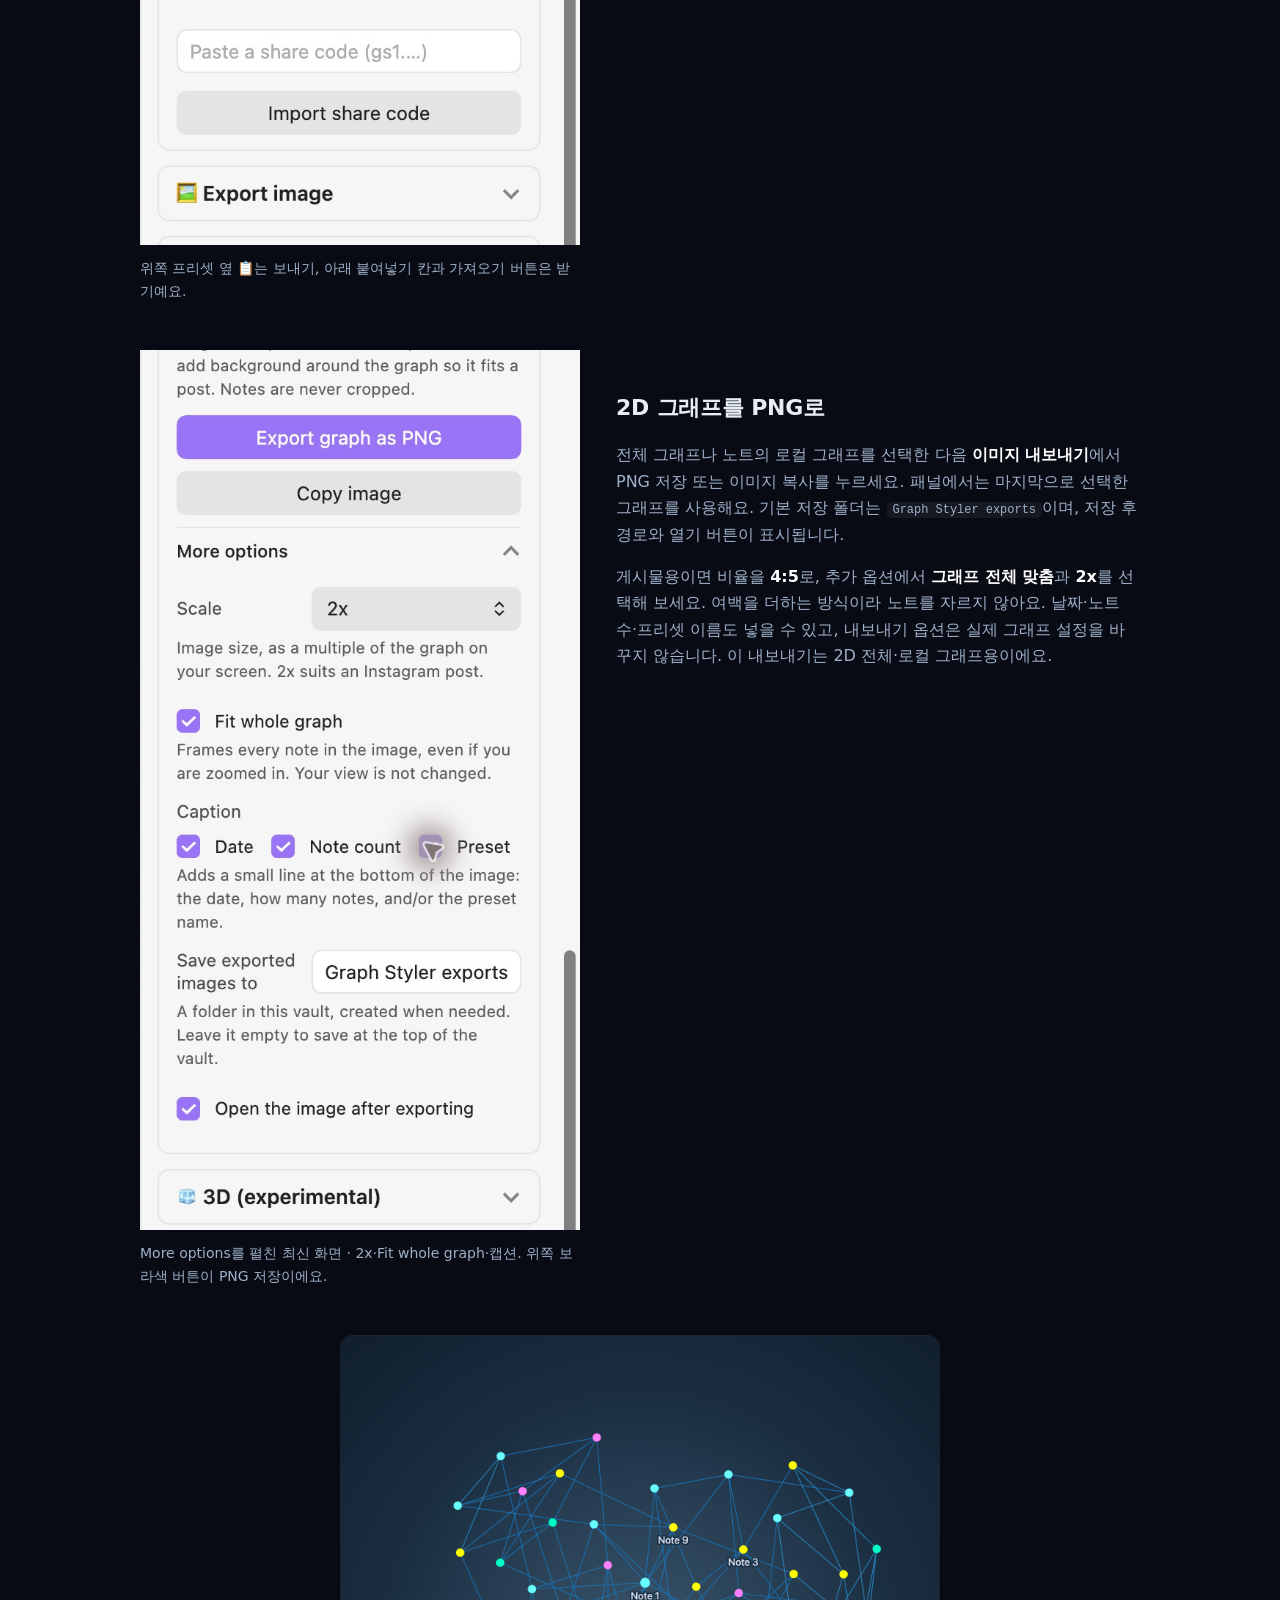
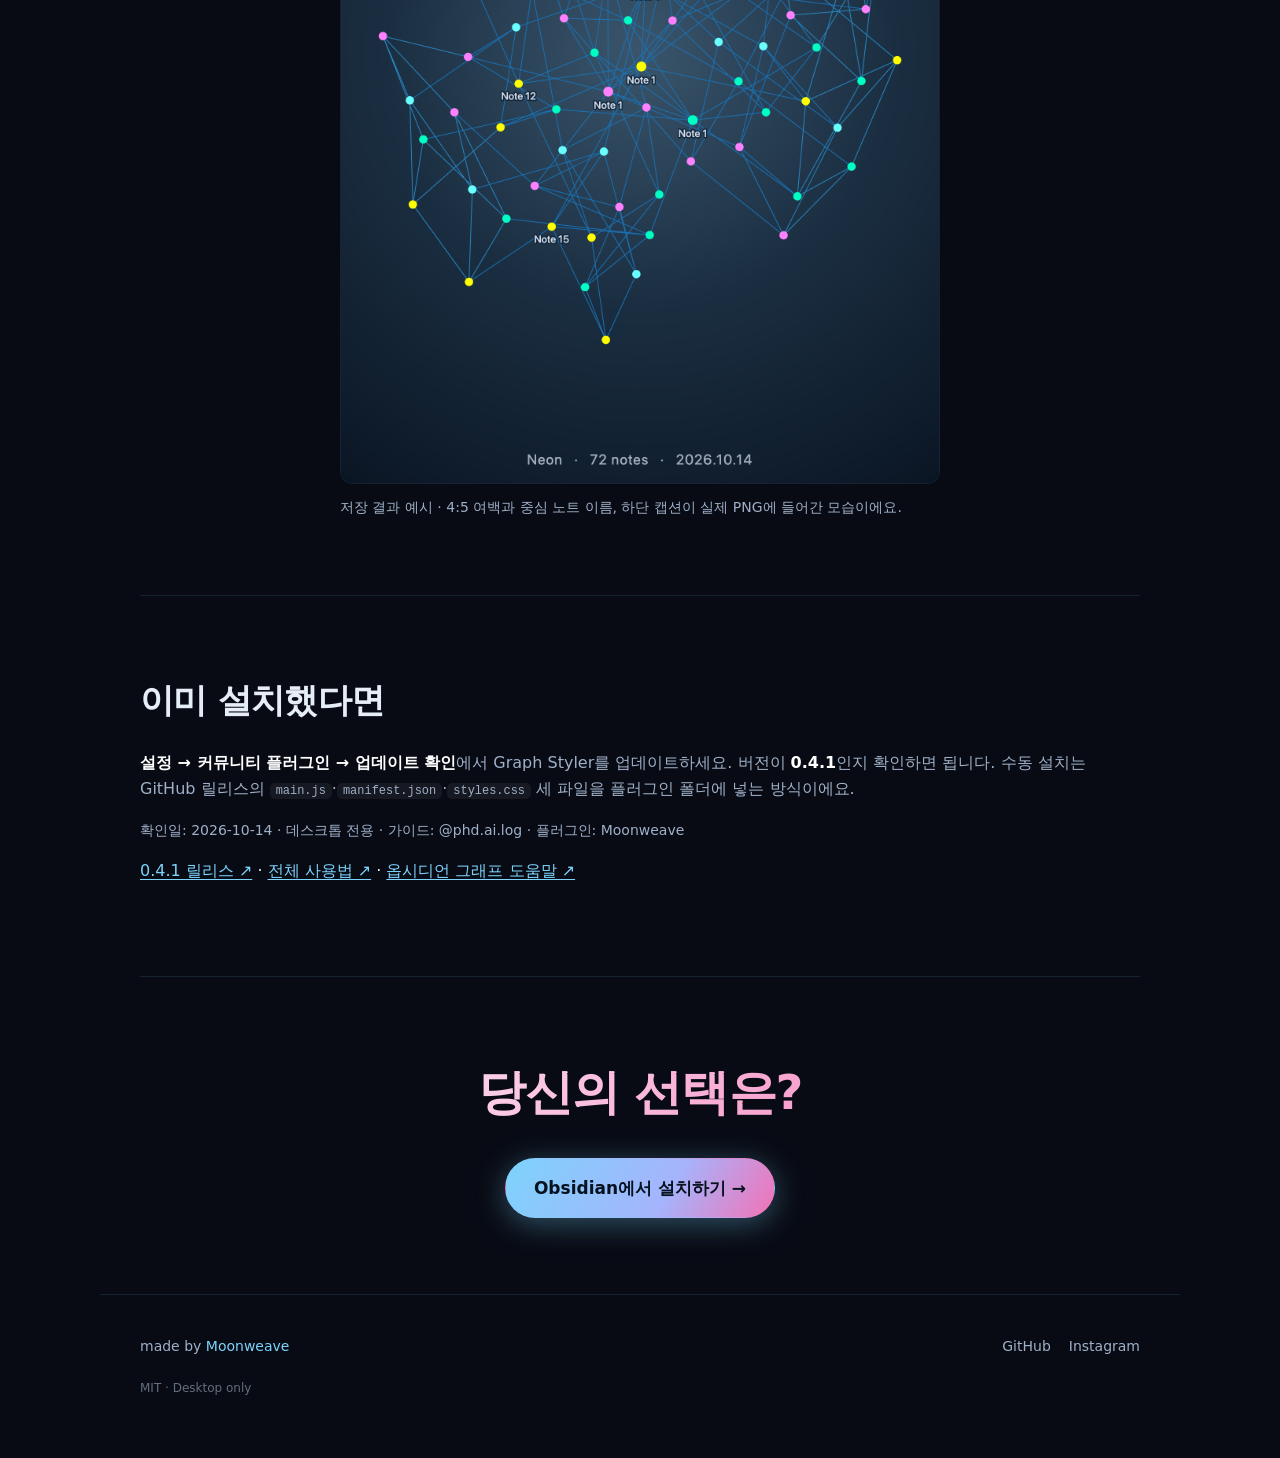
==== commit 4a11a36b: "docs: 최신 실행 화면으로 가이드의 구버전 혼동 방지" ====
--- a/index.html
+++ b/index.html
@@ -7,7 +7,7 @@
   <meta name="description" content="Graph Styler 0.4.1 사용 가이드. 테마 적용, 내 색상 그룹 유지, 실험적 3D, 프리셋 공유와 PNG 저장까지." />
   <meta property="og:title" content="Graph Styler" />
   <meta property="og:description" content="옵시디언 그래프, 클릭 한 번으로 예쁘게. One click, 14 themes." />
-  <meta property="og:image" content="https://graph-styler.pages.dev/assets/hero.png" />
+  <meta property="og:image" content="https://graph-styler.pages.dev/assets/ui-041/groups.jpg" />
   <meta property="og:url" content="https://graph-styler.pages.dev/" />
   <link rel="canonical" href="https://graph-styler.pages.dev/" />
   <link rel="alternate" hreflang="ko" href="https://graph-styler.pages.dev/" />
@@ -46,7 +46,7 @@
         </div>
       </div>
       <figure class="hero-shot">
-        <img src="assets/hero.png" alt="Graph Styler in Obsidian" loading="eager" />
+        <a href="assets/ui-041/groups.jpg"><img src="assets/ui-041/groups.jpg" alt="Graph Styler 0.4.1 running in Obsidian 1.14.4 with Keep my color groups enabled" width="2048" height="1600" loading="eager" /></a>
       </figure>
     </section>
 
@@ -64,10 +64,10 @@
 
     <!-- PRESETS -->
     <section id="presets" class="section">
-      <h2 data-ko="같은 vault, 클릭 한 번 차이" data-en="Same vault, one click apart">같은 vault, 클릭 한 번 차이</h2>
+      <h2 data-ko="실행 화면에서 PNG까지" data-en="From the app to a PNG">실행 화면에서 PNG까지</h2>
       <div class="gallery">
-        <figure><img src="assets/vaporwave.png" alt="Vaporwave preset" loading="lazy" /><figcaption>🌴 Vaporwave</figcaption></figure>
-        <figure><img src="assets/sunset.png" alt="Sunset preset" loading="lazy" /><figcaption>🌅 Sunset</figcaption></figure>
+        <figure><a href="assets/ui-041/share.jpg"><img src="assets/ui-041/share.jpg" width="2048" height="1600" alt="Current 0.4.1 app with a saved demo preset and Share code panel" loading="lazy" /></a><figcaption data-ko="0.4.1 실제 실행 화면 · 데모 볼트" data-en="0.4.1 running in a demo vault">0.4.1 실제 실행 화면 · 데모 볼트</figcaption></figure>
+        <figure><a href="assets/ui-041/export-result.png"><img src="assets/ui-041/export-result.png" width="1520" height="1900" alt="PNG exported by Graph Styler 0.4.1 with 72 demo notes" loading="lazy" /></a><figcaption data-ko="같은 실행본에서 저장한 4:5 PNG · Neon" data-en="4:5 PNG saved from the same version · Neon">같은 실행본에서 저장한 4:5 PNG · Neon</figcaption></figure>
       </div>
       <div class="chips">
         <span>⚡ Neon</span><span>🌌 Galaxy</span><span>🌠 Aurora</span><span>🌅 Sunset</span>
@@ -177,7 +177,7 @@
     <!-- USAGE -->
     <section id="usage" class="section">
       <h2 data-ko="사용법" data-en="How to use">사용법</h2>
-      <p class="muted small" data-ko="아래는 공개된 실제 UI 캡처예요. 이미지를 누르면 원본 크기로 볼 수 있습니다. 0.4.1의 새 그룹 보존 옵션과 추가된 3D 선택 항목은 이전 캡처에 없어요." data-en="These are existing public UI captures. Open an image to see it at full size. The new 0.4.1 group-preservation option and newer 3D selectors are not shown in these earlier captures.">아래는 공개된 실제 UI 캡처예요. 이미지를 누르면 원본 크기로 볼 수 있습니다. 0.4.1의 새 그룹 보존 옵션과 추가된 3D 선택 항목은 이전 캡처에 없어요.</p>
+      <p class="muted small" data-ko="아래 화면은 2026-10-14에 Graph Styler 0.4.1·Obsidian 1.14.4에서 새로 촬영했어요. 영문 UI이며, 개인 자료 대신 72개 데모 노트를 사용했습니다. 패널 부분을 크게 보여주고, 누르면 편집하지 않은 전체 창 원본이 열려요." data-en="Captured on 2026-10-14 in Graph Styler 0.4.1 and Obsidian 1.14.4, using English UI and 72 demo notes rather than private data. Panels are enlarged here; open an image for the unedited full-window capture.">아래 화면은 2026-10-14에 Graph Styler 0.4.1·Obsidian 1.14.4에서 새로 촬영했어요. 영문 UI이며, 개인 자료 대신 72개 데모 노트를 사용했습니다. 패널 부분을 크게 보여주고, 누르면 편집하지 않은 전체 창 원본이 열려요.</p>
       <ol class="steps big-steps">
         <li><span class="n">1</span><span data-ko="그래프 뷰를 열고, 왼쪽 리본의 <b>🎨 팔레트 아이콘</b>을 누르면 오른쪽에 패널이 떠요." data-en="Open the graph view and click the <b>🎨 palette icon</b> in the left ribbon — a panel opens on the right.">그래프 뷰를 열고, 왼쪽 리본의 <b>🎨 팔레트 아이콘</b>을 누르면 오른쪽에 패널이 떠요.</span></li>
         <li><span class="n">2</span><span data-ko="<b>프리셋을 누르면</b> 그래프가 즉시 바뀝니다. 패널은 열어둔 채 그래프를 움직여도 돼요." data-en="<b>Tap a preset</b> — the graph restyles instantly. Keep the panel open while you move the graph.">
@@ -196,7 +196,7 @@
     <section id="customize" class="section">
     <div class="visual-step">
       <figure class="ui-shot">
-        <a href="assets/ui/customize-ko.png" data-ko-href="assets/ui/customize-ko.png" data-en-href="assets/ui/customize.png"><img src="assets/ui/customize-ko.png" data-ko-src="assets/ui/customize-ko.png" data-en-src="assets/ui/customize.png" width="576" height="904" loading="lazy" alt="Customize panel with color pickers, physics sliders and Save as preset" /></a>
+        <a class="ui-panel ui-panel--customize" href="assets/ui-041/customize.jpg"><img src="assets/ui-041/customize.jpg" width="2048" height="1600" loading="lazy" alt="0.4.1 Customize panel with disabled group color pickers while group preservation is on" /></a>
         <figcaption data-ko="커스터마이즈 패널 · 아래쪽에 필터 포함과 저장 버튼이 있어요. 누르면 확대됩니다." data-en="Customize panel · filter inclusion and Save are at the bottom. Open for full size.">커스터마이즈 패널 · 아래쪽에 필터 포함과 저장 버튼이 있어요. 누르면 확대됩니다.</figcaption>
       </figure>
       <div class="visual-copy">
@@ -213,20 +213,28 @@
     <article aria-label="Graph Styler guide">
     <section id="keep-groups" class="section">
       <h2 data-ko="내 분류 색을 지키려면" data-en="Keep the colors you use to classify notes">내 분류 색을 지키려면</h2>
+      <div class="visual-step">
+        <figure class="ui-shot">
+          <a class="ui-panel ui-panel--groups" href="assets/ui-041/groups.jpg"><img src="assets/ui-041/groups.jpg" width="2048" height="1600" loading="lazy" alt="New Keep my color groups checkbox checked in Graph Styler 0.4.1" /></a>
+          <figcaption data-ko="테마 위의 Keep my color groups. 켠 상태를 실제 0.4.1에서 촬영했어요." data-en="Keep my color groups above the presets, enabled in the actual 0.4.1 UI.">테마 위의 Keep my color groups. 켠 상태를 실제 0.4.1에서 촬영했어요.</figcaption>
+        </figure>
+        <div class="visual-copy">
       <p class="big" data-ko="이미 그룹별로 색을 정해 두었다면, 테마를 누르기 전에 <b>내 색상 그룹 유지</b>를 켜세요. 0.4.1에서 추가된 옵션이에요." data-en="If you already use group colors, turn on <b>Keep my color groups</b> before applying a preset. New in 0.4.1.">이미 그룹별로 색을 정해 두었다면, 테마를 누르기 전에 <b>내 색상 그룹 유지</b>를 켜세요. 0.4.1에서 추가된 옵션이에요.</p>
       <ul class="muted">
         <li data-ko="그룹의 검색 조건·순서·색을 유지해요. Mono와 실시간 미리보기에서도 동일합니다. 글로우에 따라 보이는 밝기는 달라질 수 있어요." data-en="Rules, order and colors stay intact, including with Mono and live preview. Glow can still change apparent brightness.">그룹의 검색 조건·순서·색을 유지해요. Mono와 실시간 미리보기에서도 동일합니다. 글로우에 따라 보이는 밝기는 달라질 수 있어요.</li>
         <li data-ko="기본값은 꺼짐. 켜면 그룹 색 선택이 비활성화되고 로컬 그래프의 별도 그룹도 건드리지 않아요. 설정은 이 볼트에만 기억하며 공유 코드에는 넣지 않습니다." data-en="Off by default. When on, group color pickers are disabled and local graphs keep their own groups. The setting stays in this vault and is not shared in a preset code.">기본값은 꺼짐. 켜면 그룹 색 선택이 비활성화되고 로컬 그래프의 별도 그룹도 건드리지 않아요. 설정은 이 볼트에만 기억하며 공유 코드에는 넣지 않습니다.</li>
         <li data-ko="앞서 덮어쓴 그룹을 복구하지는 않아요. 끈 상태에서는 테마가 자동 그룹을 적용하고 Mono는 그룹을 비웁니다." data-en="It does not recover previously replaced groups. With it off, presets apply automatic groups and Mono clears groups.">앞서 덮어쓴 그룹을 복구하지는 않아요. 끈 상태에서는 테마가 자동 그룹을 적용하고 Mono는 그룹을 비웁니다.</li>
       </ul>
+        </div>
+      </div>
     </section>
 
     <section id="graph3d" class="section">
       <h2 data-ko="3D는 이렇게 열어요" data-en="Open the 3D graph">3D는 이렇게 열어요</h2>
       <div class="visual-step">
         <figure class="ui-shot">
-          <a href="assets/ui/3d-panel-ko.png" data-ko-href="assets/ui/3d-panel-ko.png" data-en-href="assets/ui/3d-panel.png"><img src="assets/ui/3d-panel-ko.png" data-ko-src="assets/ui/3d-panel-ko.png" data-en-src="assets/ui/3d-panel.png" data-ko-height="442" data-en-height="474" width="538" height="442" loading="lazy" alt="3D panel showing enable, Open 3D graph, auto-rotate and rotation speed" /></a>
-          <figcaption data-ko="기존 3D 패널 캡처 · 켜기 → 열기 버튼 위치를 보세요. 최신 버전의 분위기·배치 선택은 이 캡처에 없습니다." data-en="Earlier 3D panel capture · enable, then Open. The newer Look and Layout selectors are not shown.">기존 3D 패널 캡처 · 켜기 → 열기 버튼 위치를 보세요. 최신 버전의 분위기·배치 선택은 이 캡처에 없습니다.</figcaption>
+          <a class="ui-panel ui-panel--3d" href="assets/ui-041/3d-panel.jpg"><img src="assets/ui-041/3d-panel.jpg" width="2048" height="1600" loading="lazy" alt="Current 3D panel with Look, Orbital layout, Orbital center and auto-rotate controls" /></a>
+          <figcaption data-ko="최신 3D 패널 · Look은 분위기, Layout은 배치. Orbital을 고르면 중심 입력이 활성화돼요." data-en="Current 3D panel · Look controls appearance, Layout controls arrangement. Orbital enables the center input.">최신 3D 패널 · Look은 분위기, Layout은 배치. Orbital을 고르면 중심 입력이 활성화돼요.</figcaption>
         </figure>
         <div class="visual-copy">
       <p class="big" data-ko="패널의 <b>🧊 3D (실험 기능)</b>을 펼쳐 3D를 켜고 <b>3D 그래프 열기</b>를 누르세요. 기본값은 꺼짐이며, 실험 기능이라 이후 바뀔 수 있어요." data-en="Expand <b>🧊 3D (experimental)</b>, enable the view and select <b>Open 3D graph</b>. Off by default; experimental behavior may change.">패널의 <b>🧊 3D (실험 기능)</b>을 펼쳐 3D를 켜고 <b>3D 그래프 열기</b>를 누르세요. 기본값은 꺼짐이며, 실험 기능이라 이후 바뀔 수 있어요.</p>
@@ -244,6 +252,10 @@
           </tbody>
         </table>
       </div>
+      <figure class="ui-shot ui-menu-shot">
+        <a class="ui-panel ui-panel--3d" href="assets/ui-041/3d-layouts.jpg"><img src="assets/ui-041/3d-layouts.jpg" width="2048" height="1600" loading="lazy" alt="Actual Layout dropdown showing Force graph, Orbital and Globe in 0.4.1" /></a>
+        <figcaption data-ko="Layout을 누르면 Force graph·Orbital·Globe 세 가지가 보여요." data-en="The actual Layout dropdown: Force graph, Orbital and Globe.">Layout을 누르면 Force graph·Orbital·Globe 세 가지가 보여요.</figcaption>
+      </figure>
       <p class="muted" data-ko="드래그로 회전, 스크롤·핀치로 확대, Shift+드래그나 오른쪽 드래그로 이동. 노드에 마우스를 올리면 이름과 연결이 강조되고, 클릭하면 노트가 열려요. 자동 회전은 끌 수 있습니다." data-en="Drag to rotate, scroll or pinch to zoom, Shift-drag or right-drag to pan. Hover for a name and highlighted links; click to open the note. Auto-rotate can be turned off.">드래그로 회전, 스크롤·핀치로 확대, Shift+드래그나 오른쪽 드래그로 이동. 노드에 마우스를 올리면 이름과 연결이 강조되고, 클릭하면 노트가 열려요. 자동 회전은 끌 수 있습니다.</p>
       <p class="tip" data-ko="<b>필터를 바꿨다면 3D 탭을 다시 열어주세요.</b> 열린 전체 그래프의 보이는 노드·링크를 가져오는 방식이며 실시간 필터 갱신은 아직 안 돼요. 전체 그래프가 없으면 Markdown 노트 전체를 사용하고, 로컬 그래프는 가져오지 않습니다. 색 그룹은 <code>path:</code>·<code>tag:</code> 조건을 지원하며, 모든 검색 조건이나 화살표·텍스트 페이드 설정이 그대로 따라오지는 않아요." data-en="<b>Reopen the 3D tab after changing filters.</b> It snapshots visible nodes and links from the open global graph; filters do not update live. Without a global graph it uses all Markdown notes, not the local graph. Color groups support <code>path:</code> and <code>tag:</code>; arbitrary queries, arrows and text-fade settings do not all carry over."><b>필터를 바꿨다면 3D 탭을 다시 열어주세요.</b> 열린 전체 그래프의 보이는 노드·링크를 가져오는 방식이며 실시간 필터 갱신은 아직 안 돼요. 전체 그래프가 없으면 Markdown 노트 전체를 사용하고, 로컬 그래프는 가져오지 않습니다. 색 그룹은 <code>path:</code>·<code>tag:</code> 조건을 지원하며, 모든 검색 조건이나 화살표·텍스트 페이드 설정이 그대로 따라오지는 않아요.</p>
     </section>
@@ -252,7 +264,7 @@
       <h2 data-ko="테마를 공유하고 그래프를 저장하기" data-en="Share a theme, save a graph">테마를 공유하고 그래프를 저장하기</h2>
       <div class="visual-step">
         <figure class="ui-shot">
-          <a href="assets/ui/share-ko.png" data-ko-href="assets/ui/share-ko.png" data-en-href="assets/ui/share.png"><img src="assets/ui/share-ko.png" data-ko-src="assets/ui/share-ko.png" data-en-src="assets/ui/share.png" width="576" height="522" loading="lazy" alt="Custom preset copy button and Share code paste-and-import panel" /></a>
+          <a class="ui-panel ui-panel--share" href="assets/ui-041/share.jpg"><img src="assets/ui-041/share.jpg" width="2048" height="1600" loading="lazy" alt="0.4.1 saved Demo theme and Share code paste-and-import panel" /></a>
           <figcaption data-ko="위쪽 프리셋 옆 📋는 보내기, 아래 붙여넣기 칸과 가져오기 버튼은 받기예요." data-en="Use 📋 beside a preset to send it; paste and Import below to receive one.">위쪽 프리셋 옆 📋는 보내기, 아래 붙여넣기 칸과 가져오기 버튼은 받기예요.</figcaption>
         </figure>
         <div class="visual-copy">
@@ -262,8 +274,8 @@
       </div>
       <div class="visual-step">
         <figure class="ui-shot">
-          <a href="assets/ui/export-options-ko.png" data-ko-href="assets/ui/export-options-ko.png" data-en-href="assets/ui/export-options.png"><img src="assets/ui/export-options-ko.png" data-ko-src="assets/ui/export-options-ko.png" data-en-src="assets/ui/export-options.png" data-ko-height="1390" data-en-height="1424" width="576" height="1390" loading="lazy" alt="Export panel set to 4:5, with PNG and Copy buttons, 2x scale and Fit whole graph" /></a>
-          <figcaption data-ko="4:5 → 옵션 더 보기 → 2x·전체 그래프 맞추기. 저장과 복사 버튼은 위쪽에 있어요." data-en="4:5 → More options → 2x and Fit whole graph. Save and Copy are near the top.">4:5 → 옵션 더 보기 → 2x·전체 그래프 맞추기. 저장과 복사 버튼은 위쪽에 있어요.</figcaption>
+          <a class="ui-panel ui-panel--export" href="assets/ui-041/export-options.jpg"><img src="assets/ui-041/export-options.jpg" width="2048" height="1600" loading="lazy" alt="0.4.1 Export graph as PNG, Copy image, 2x scale, Fit whole graph and caption controls" /></a>
+          <figcaption data-ko="More options를 펼친 최신 화면 · 2x·Fit whole graph·캡션. 위쪽 보라색 버튼이 PNG 저장이에요." data-en="Current More options: 2x, Fit whole graph and captions. The purple button above saves the PNG.">More options를 펼친 최신 화면 · 2x·Fit whole graph·캡션. 위쪽 보라색 버튼이 PNG 저장이에요.</figcaption>
         </figure>
         <div class="visual-copy">
       <h3 data-ko="2D 그래프를 PNG로" data-en="Export a 2D graph as PNG">2D 그래프를 PNG로</h3>
@@ -272,7 +284,7 @@
         </div>
       </div>
       <figure class="ui-result">
-        <a href="assets/ui/export-post-ready.png"><img src="assets/ui/export-post-ready.png" width="1080" height="1350" loading="lazy" alt="Example 4:5 PNG export with hub names and a date, note-count and preset caption" /></a>
+        <a href="assets/ui-041/export-result.png"><img src="assets/ui-041/export-result.png" width="1520" height="1900" loading="lazy" alt="Fresh 0.4.1 Neon PNG export with 72 demo notes and the 2026.10.14 caption" /></a>
         <figcaption data-ko="저장 결과 예시 · 4:5 여백과 중심 노트 이름, 하단 캡션이 실제 PNG에 들어간 모습이에요." data-en="Example output · 4:5 padding, hub names and a footer caption in the actual PNG.">저장 결과 예시 · 4:5 여백과 중심 노트 이름, 하단 캡션이 실제 PNG에 들어간 모습이에요.</figcaption>
       </figure>
     </section>
--- a/style.css
+++ b/style.css
@@ -119,6 +119,18 @@
 .ui-shot, .ui-result { margin: 0; }
 .ui-shot img, .ui-result img { display: block; width: 100%; height: auto; border: 1px solid var(--border); border-radius: 12px; }
 .ui-shot a, .ui-result a { display: block; }
+.ui-panel { position: relative; overflow: hidden; aspect-ratio: 600 / 1600; background: #f5f5f5; }
+.ui-shot .ui-panel img { position: absolute; top: 0; right: 0; width: 341.333333%; max-width: none; height: auto; border: 0; border-radius: 0; }
+.ui-panel--groups { aspect-ratio: 600 / 650; }
+.ui-panel--customize { aspect-ratio: 600 / 1100; }
+.ui-shot .ui-panel--customize img { top: -10.909091%; }
+.ui-panel--3d { aspect-ratio: 600 / 1000; }
+.ui-shot .ui-panel--3d img { top: -50%; }
+.ui-panel--share { aspect-ratio: 600 / 650; }
+.ui-shot .ui-panel--share img { top: -92.307692%; }
+.ui-panel--export { aspect-ratio: 600 / 1200; }
+.ui-shot .ui-panel--export img { top: -10%; }
+.ui-menu-shot { max-width: 440px; margin: 24px auto; }
 .ui-shot figcaption, .ui-result figcaption { color: var(--muted); font-size: 14px; line-height: 1.6; margin-top: 12px; }
 .visual-copy h3 { margin-top: 0; }
 .ui-result { max-width: 600px; margin: 36px auto 0; }
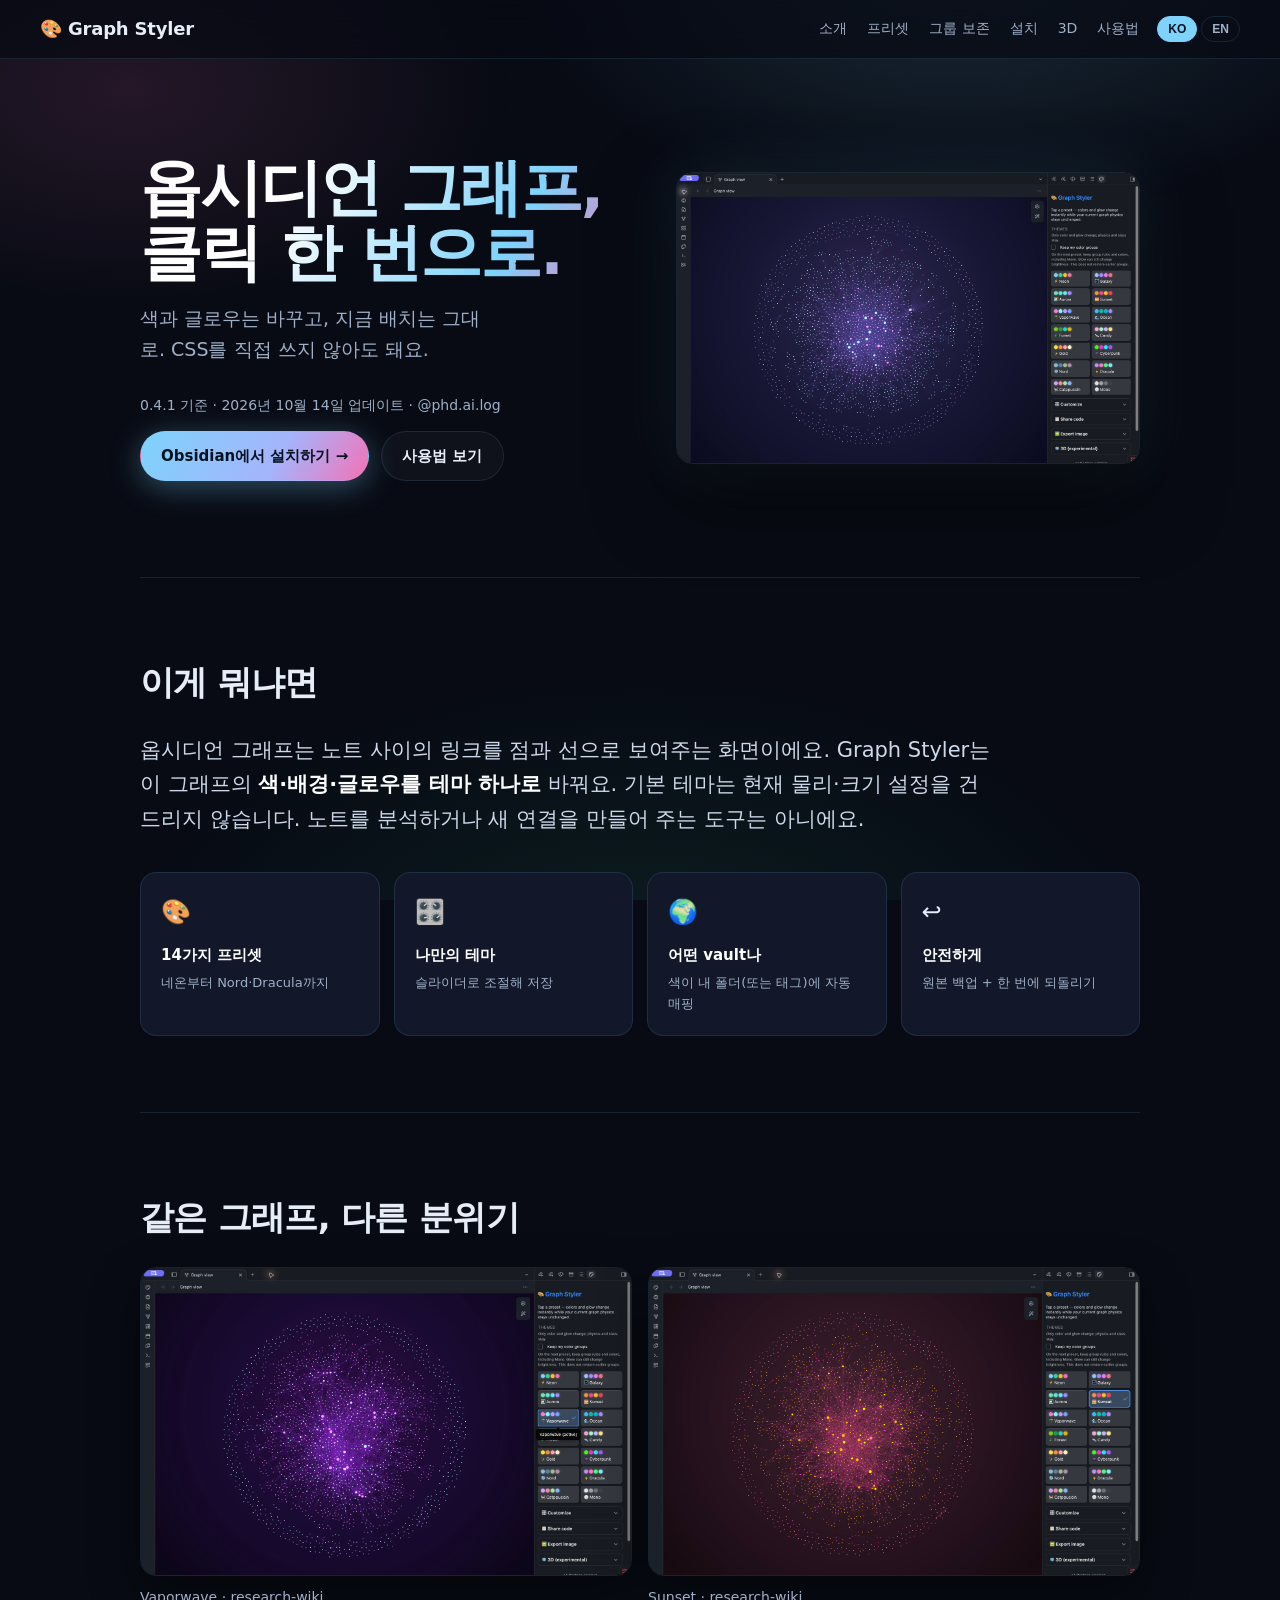
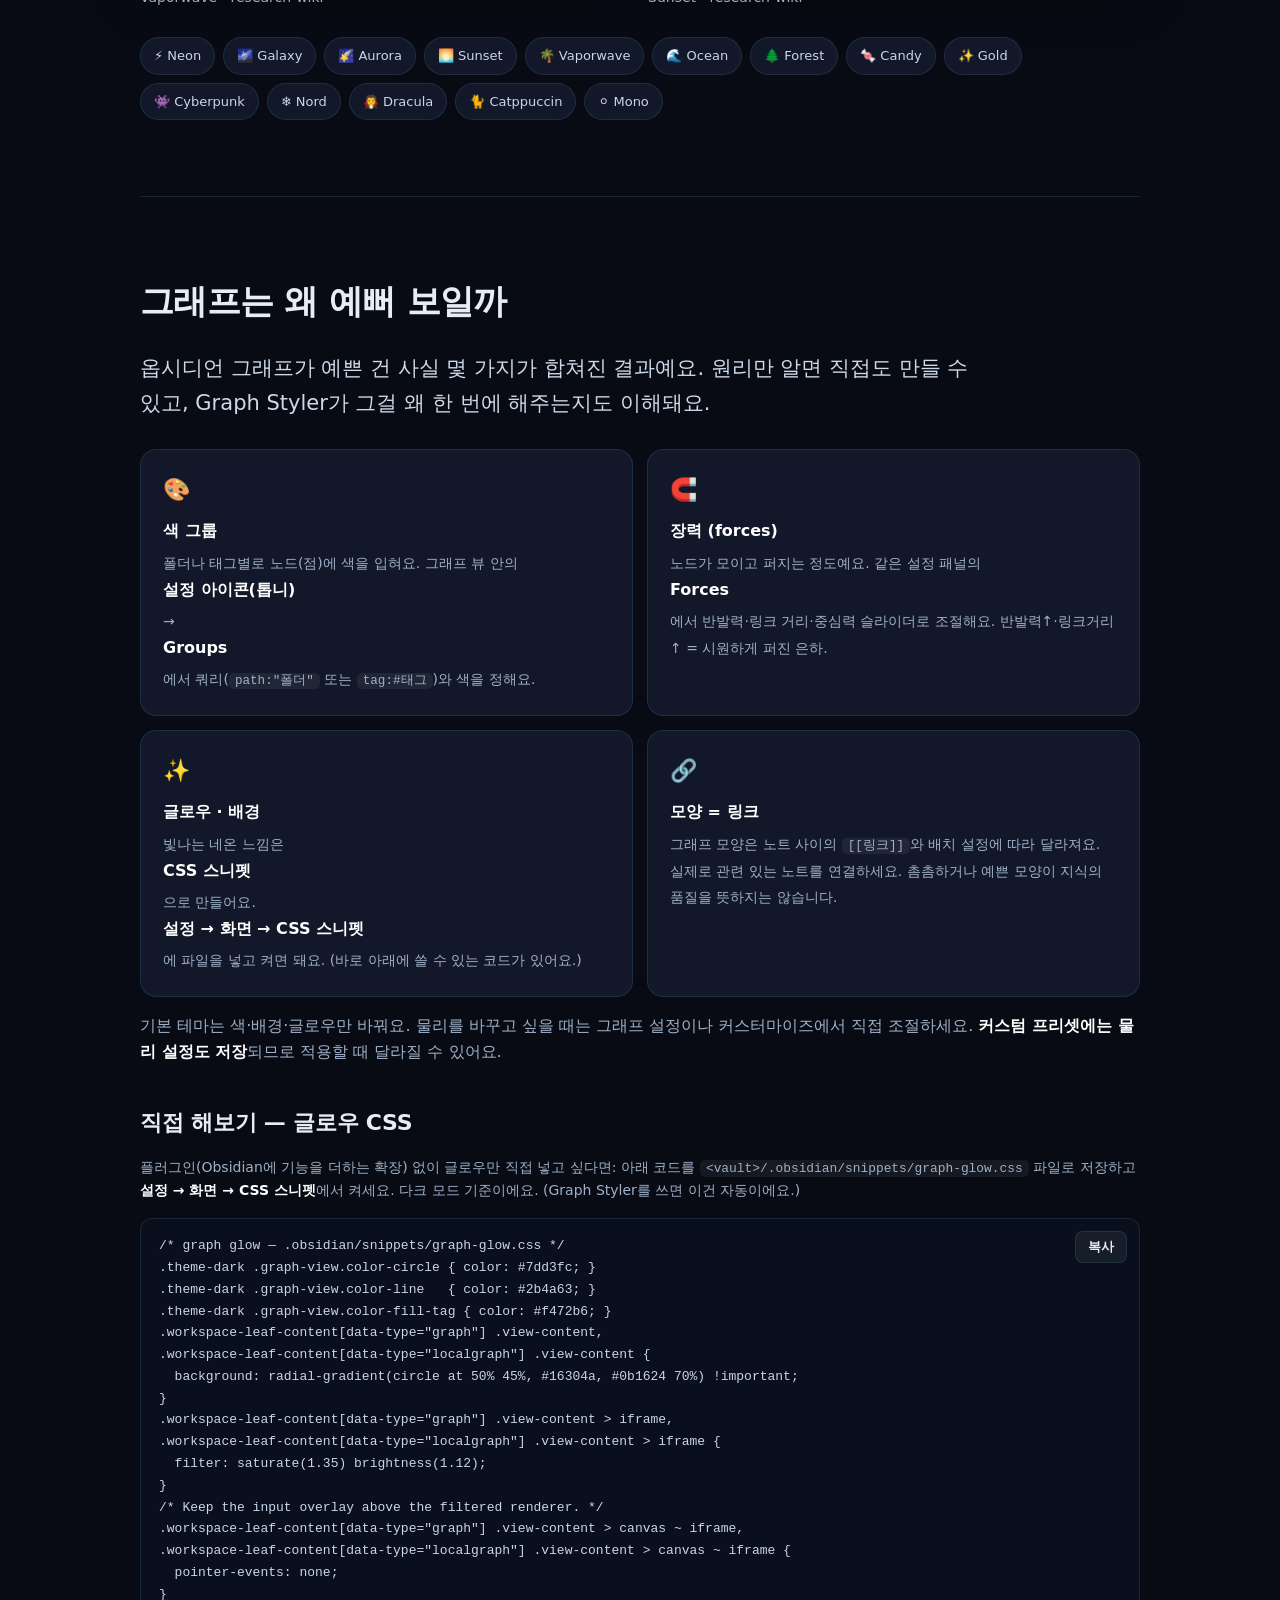
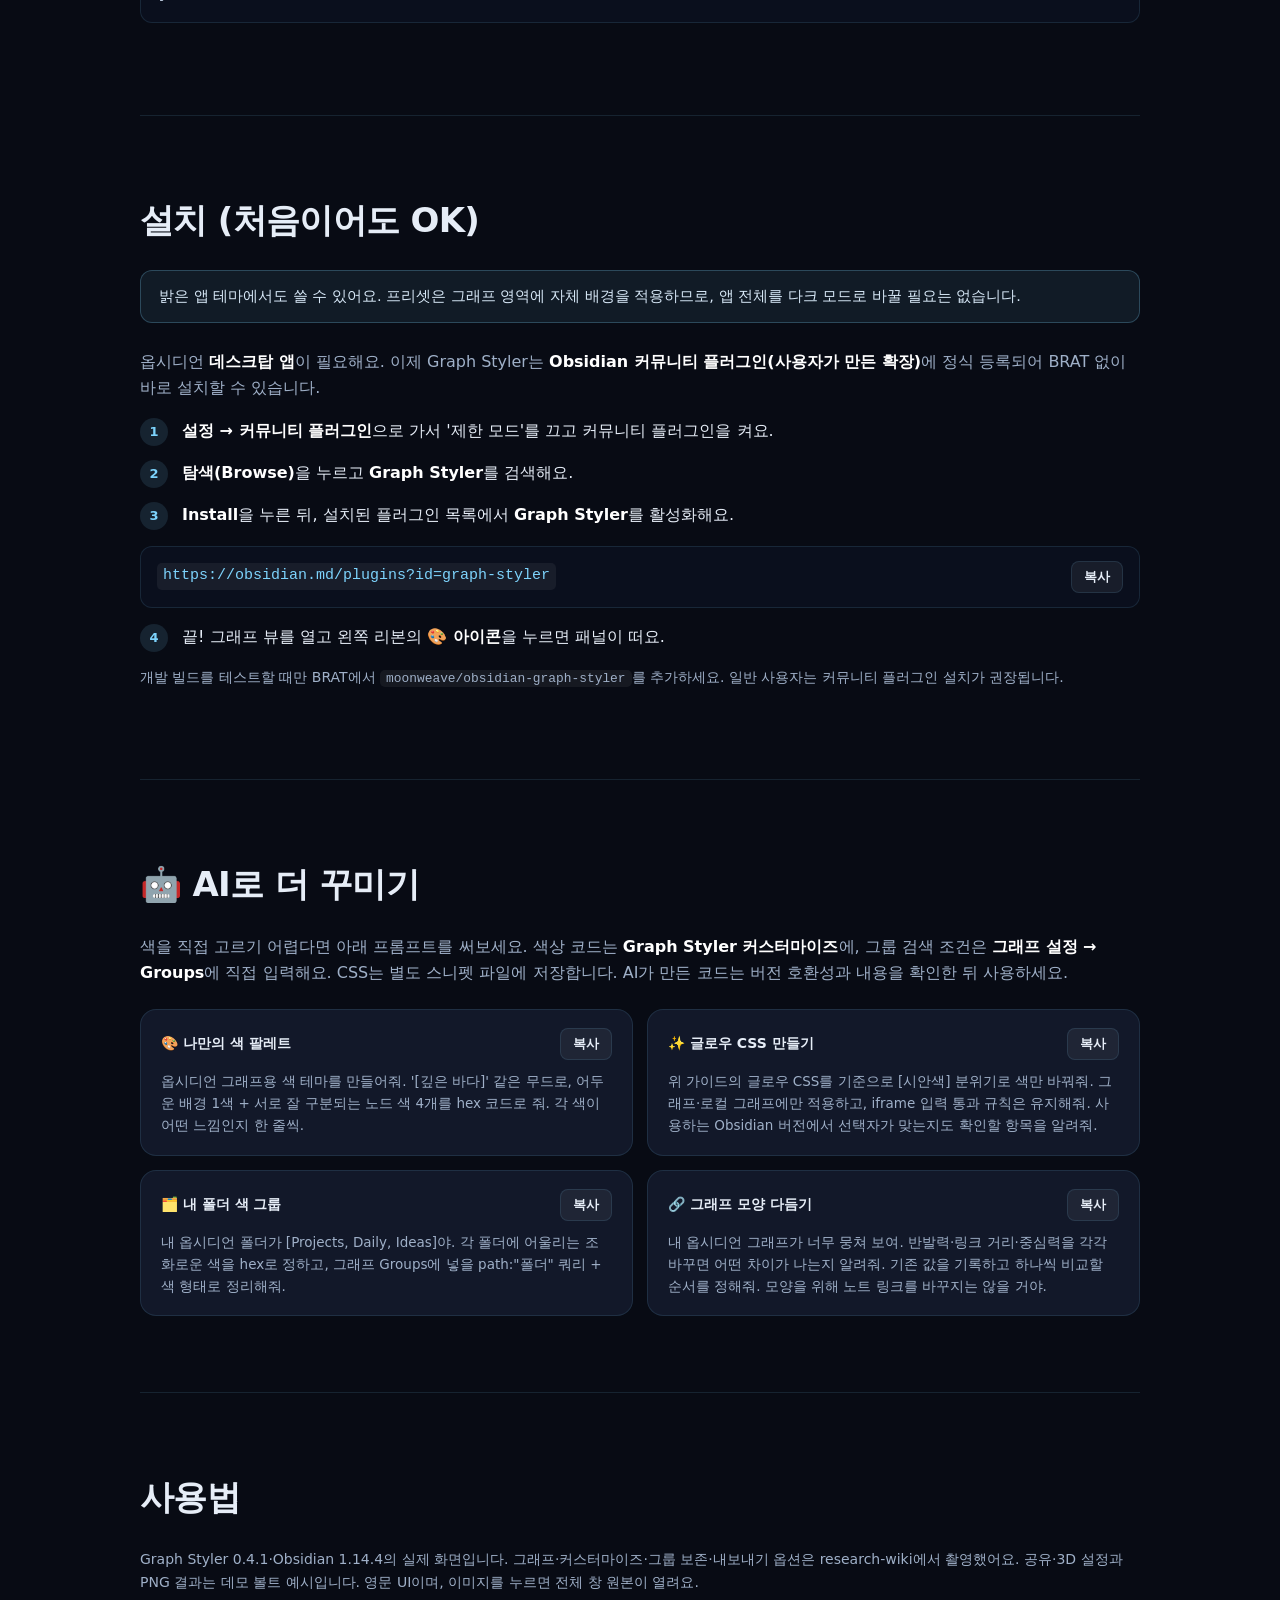
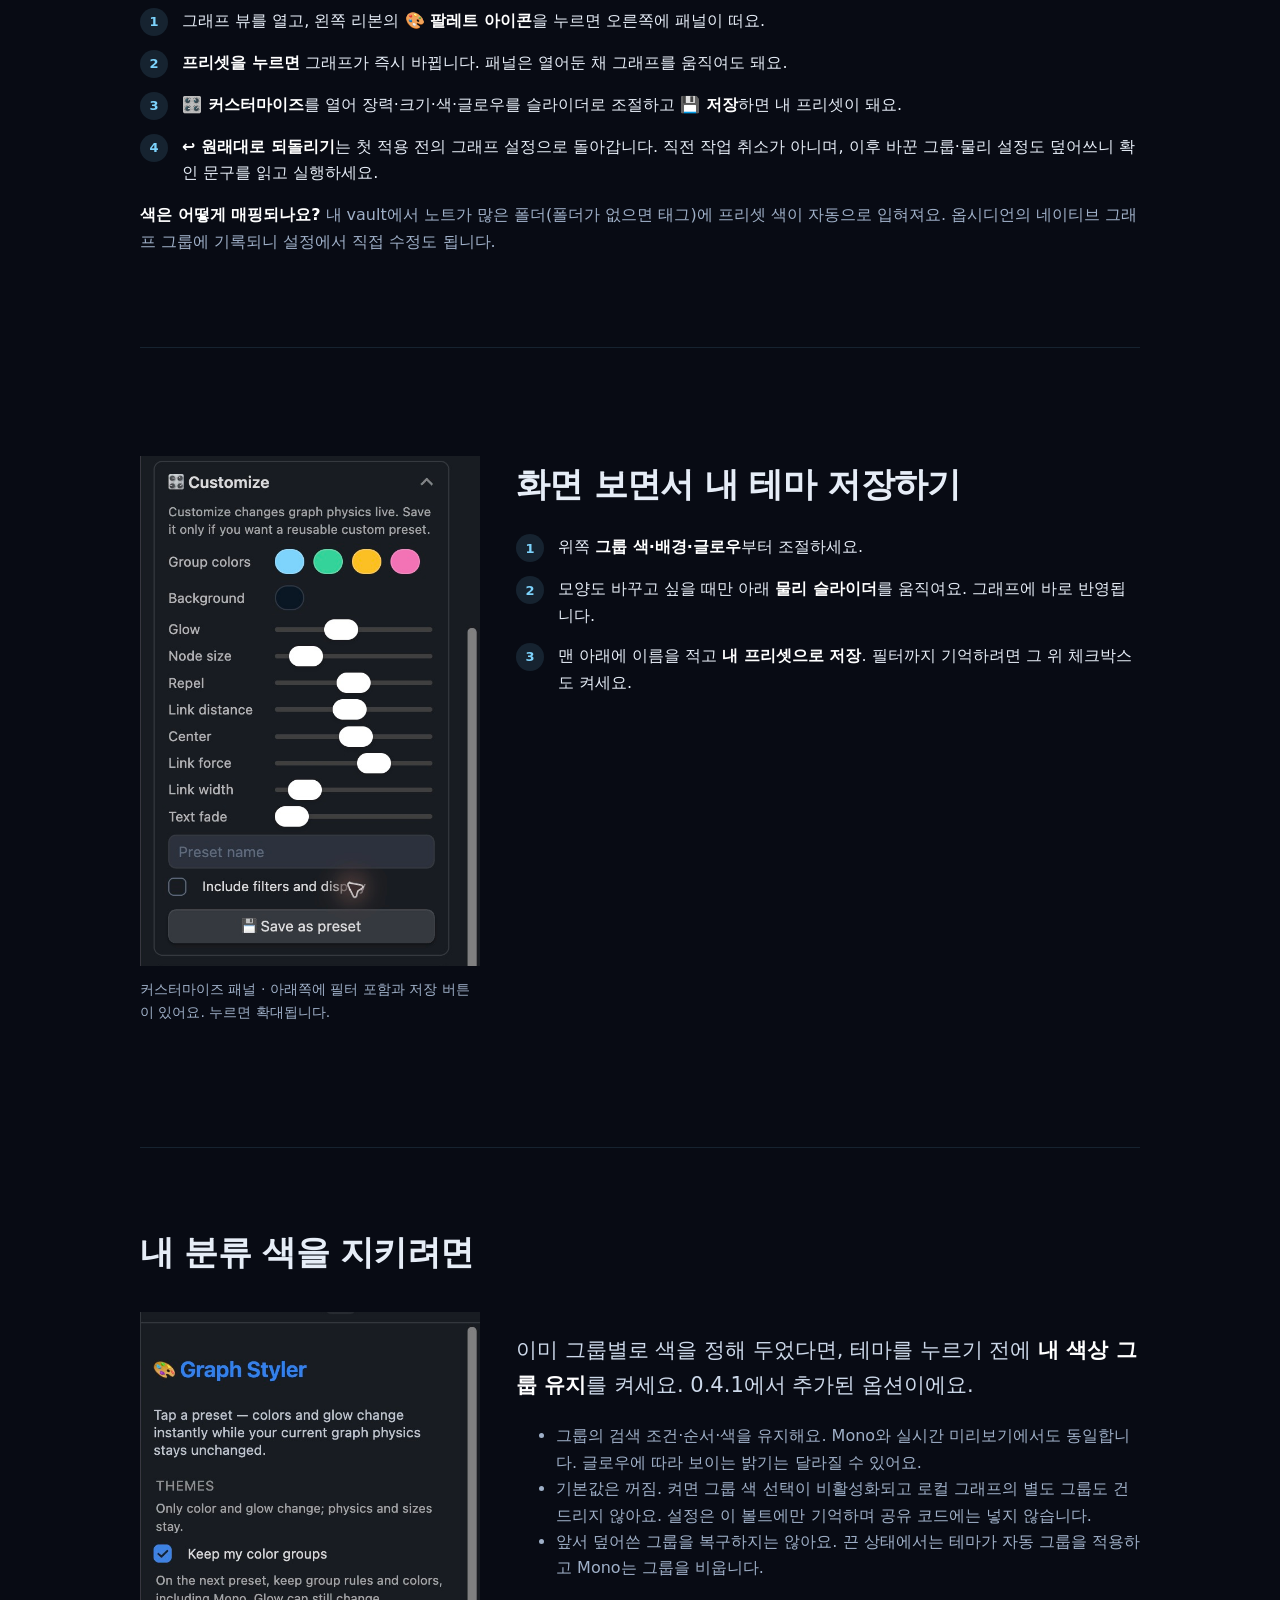
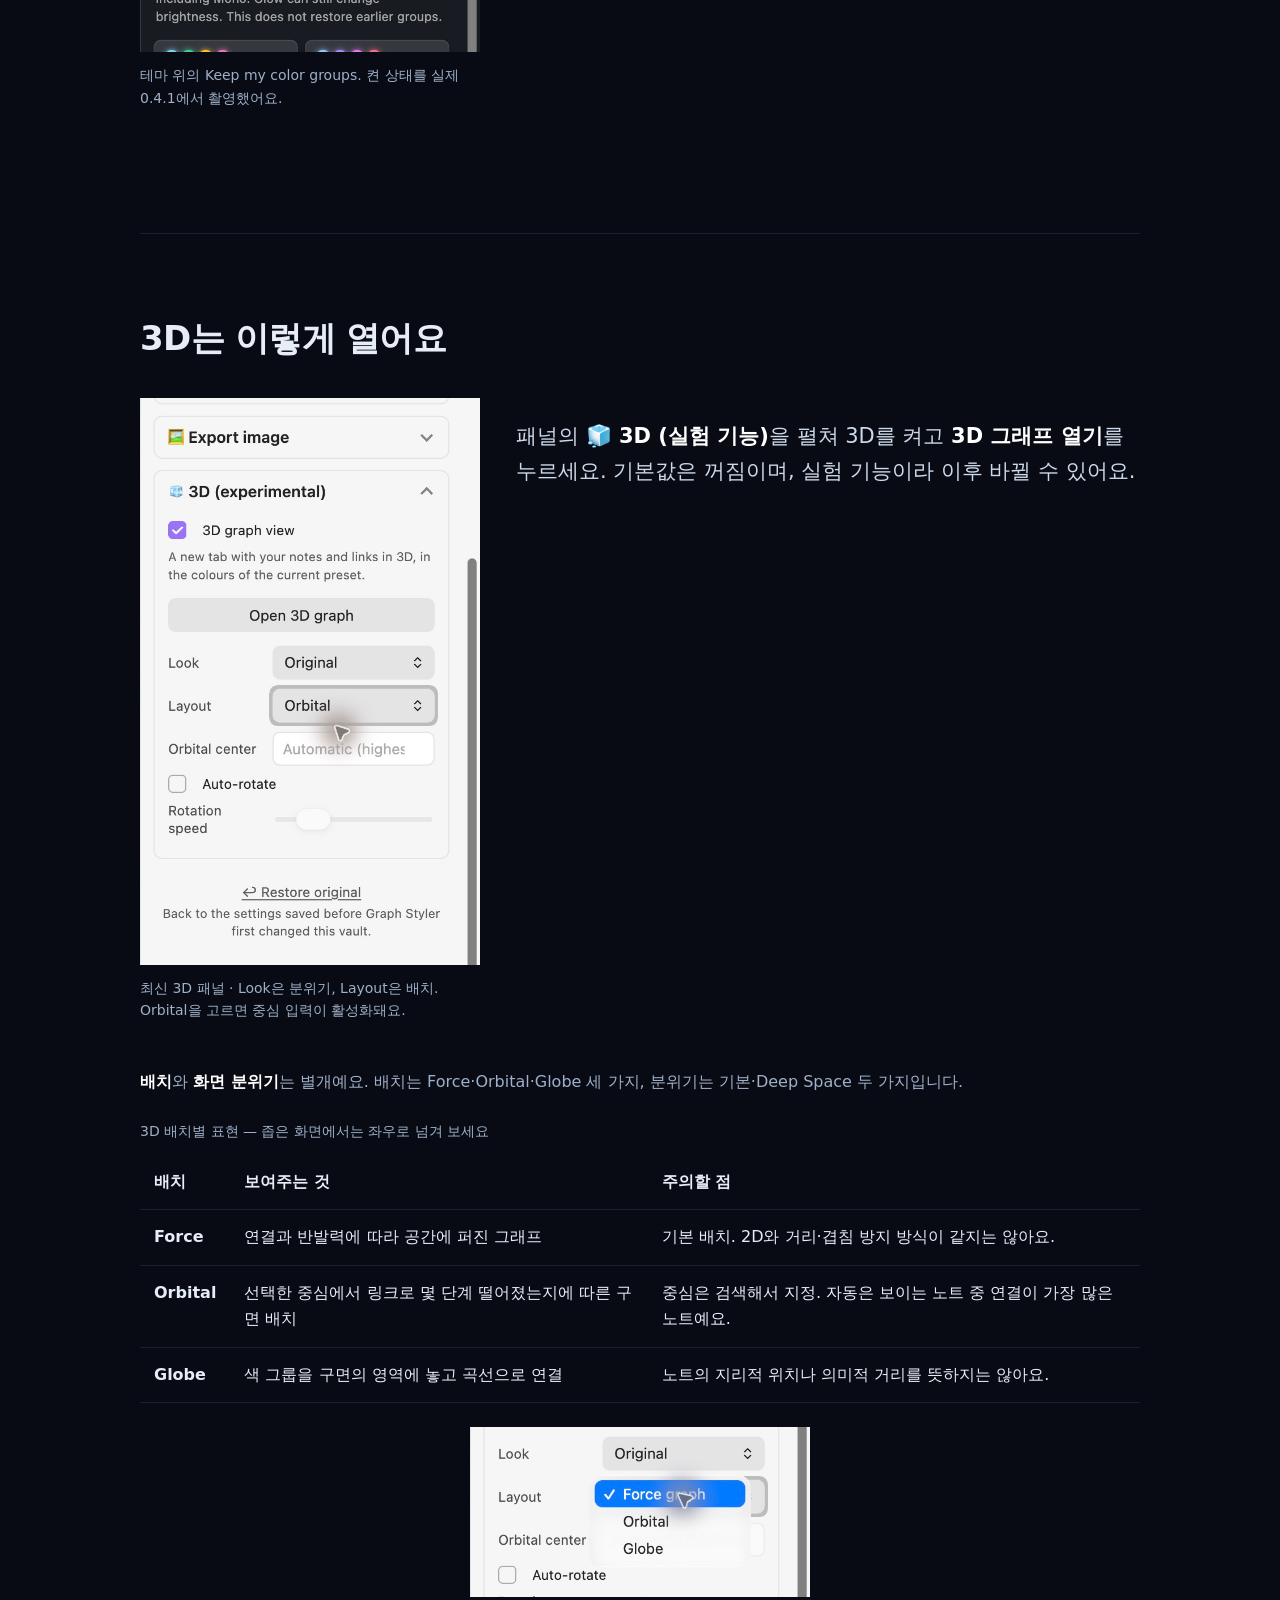
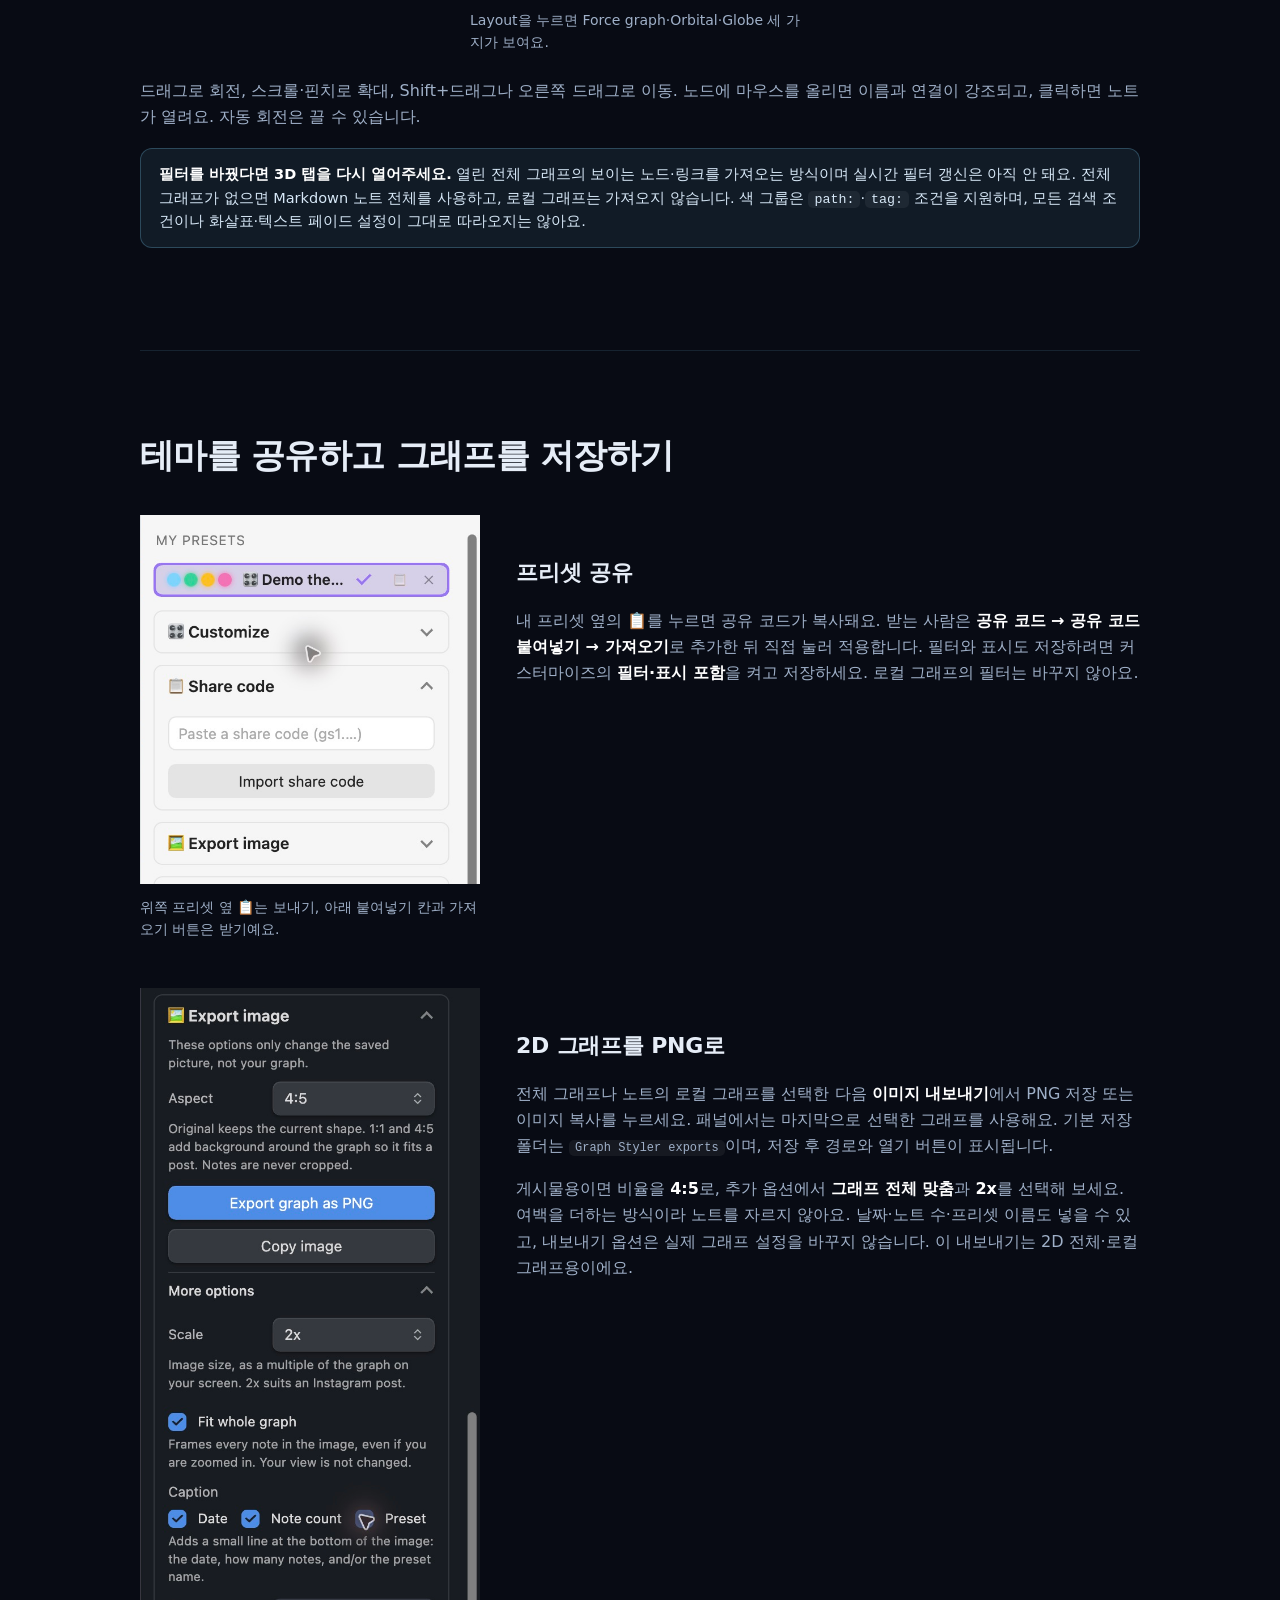
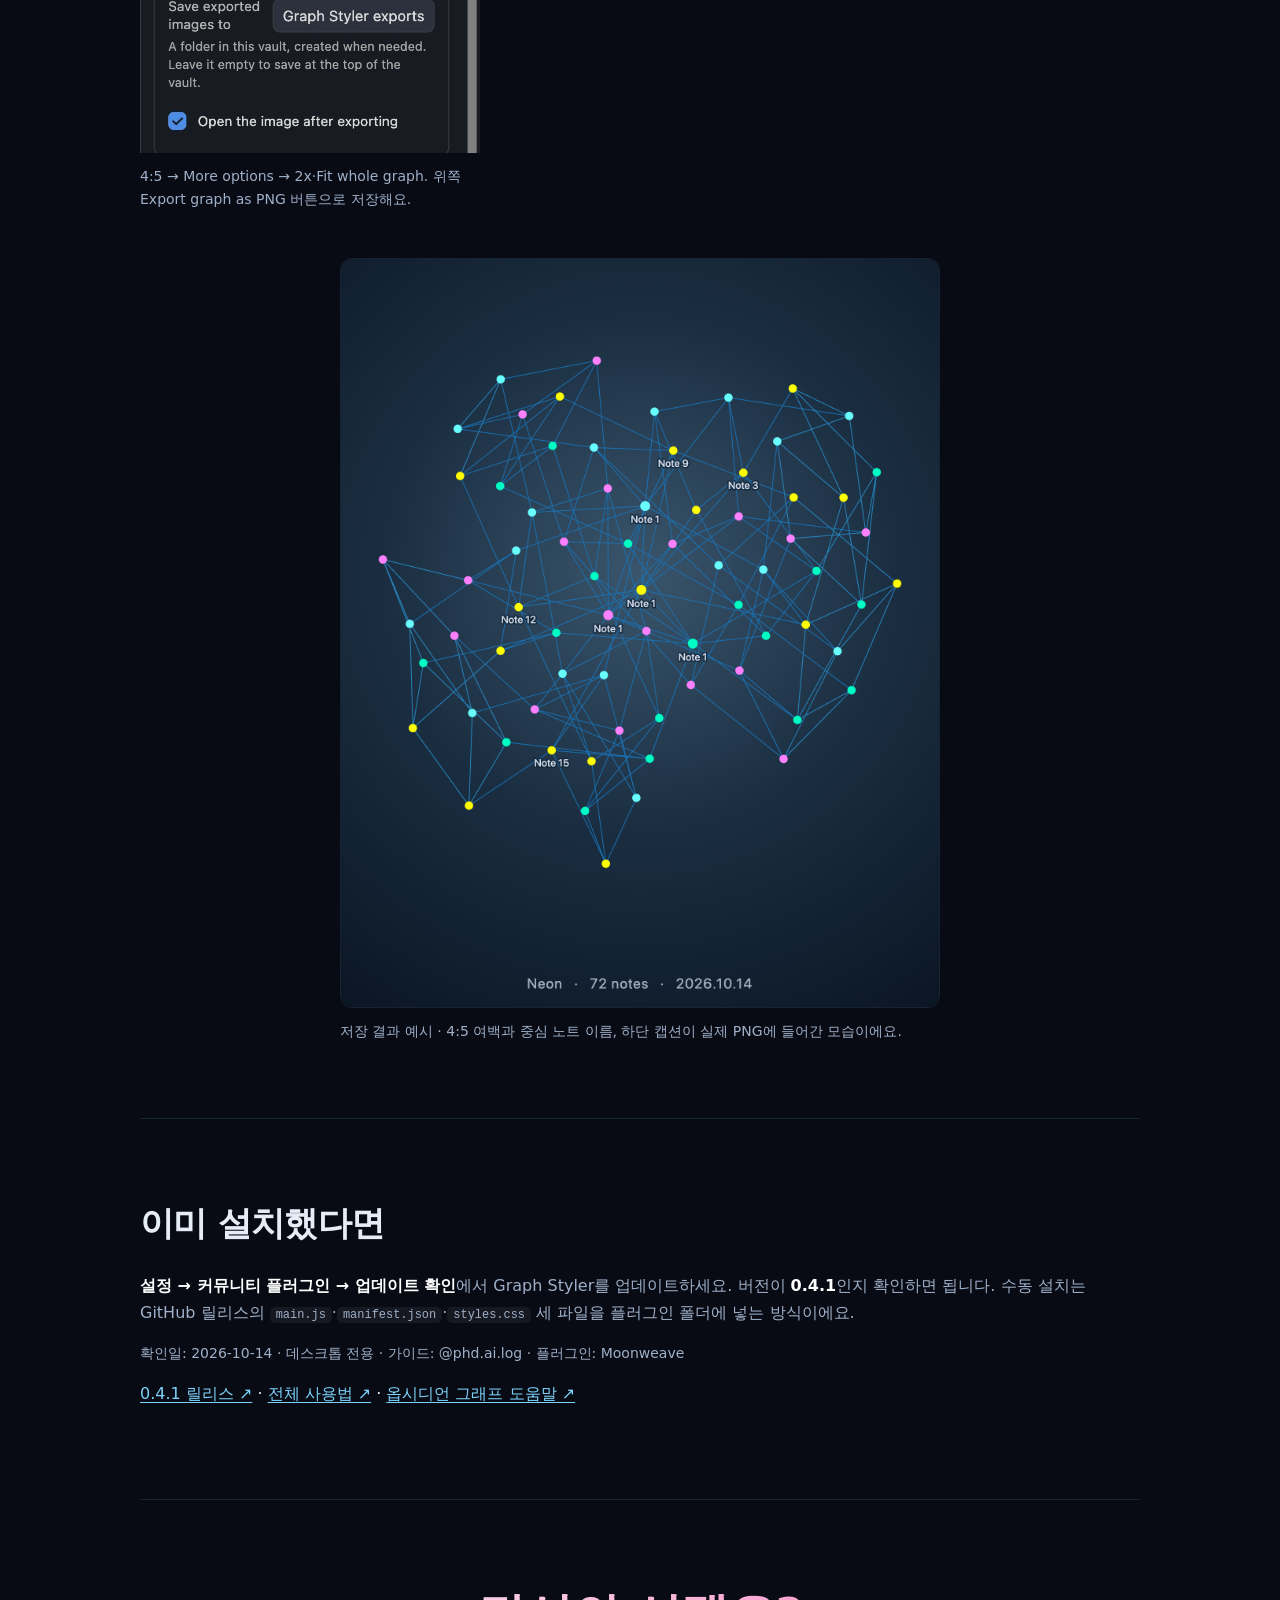
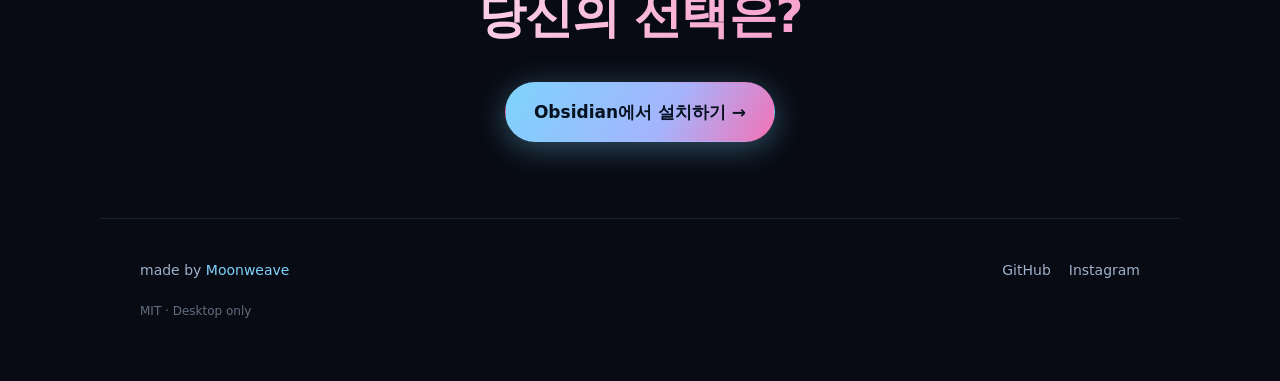
==== commit e01ce5c2: "fix: 가이드 캡처 왜곡과 부적절한 화면 배치 수정" ====
--- a/index.html
+++ b/index.html
@@ -7,7 +7,7 @@
   <meta name="description" content="Graph Styler 0.4.1 사용 가이드. 테마 적용, 내 색상 그룹 유지, 실험적 3D, 프리셋 공유와 PNG 저장까지." />
   <meta property="og:title" content="Graph Styler" />
   <meta property="og:description" content="옵시디언 그래프, 클릭 한 번으로 예쁘게. One click, 14 themes." />
-  <meta property="og:image" content="https://graph-styler.pages.dev/assets/ui-041/groups.jpg" />
+  <meta property="og:image" content="https://graph-styler.pages.dev/assets/research-041/overview.jpg" />
   <meta property="og:url" content="https://graph-styler.pages.dev/" />
   <link rel="canonical" href="https://graph-styler.pages.dev/" />
   <link rel="alternate" hreflang="ko" href="https://graph-styler.pages.dev/" />
@@ -46,7 +46,7 @@
         </div>
       </div>
       <figure class="hero-shot">
-        <a href="assets/ui-041/groups.jpg"><img src="assets/ui-041/groups.jpg" alt="Graph Styler 0.4.1 running in Obsidian 1.14.4 with Keep my color groups enabled" width="2048" height="1600" loading="eager" /></a>
+        <a href="assets/research-041/overview.jpg"><img src="assets/research-041/overview.jpg" alt="Research wiki graph with Graph Styler 0.4.1 open; note titles and search sidebar hidden" width="3024" height="1898" loading="eager" /></a>
       </figure>
     </section>
 
@@ -64,10 +64,10 @@
 
     <!-- PRESETS -->
     <section id="presets" class="section">
-      <h2 data-ko="실행 화면에서 PNG까지" data-en="From the app to a PNG">실행 화면에서 PNG까지</h2>
+      <h2 data-ko="같은 그래프, 다른 분위기" data-en="Same graph, different mood">같은 그래프, 다른 분위기</h2>
       <div class="gallery">
-        <figure><a href="assets/ui-041/share.jpg"><img src="assets/ui-041/share.jpg" width="2048" height="1600" alt="Current 0.4.1 app with a saved demo preset and Share code panel" loading="lazy" /></a><figcaption data-ko="0.4.1 실제 실행 화면 · 데모 볼트" data-en="0.4.1 running in a demo vault">0.4.1 실제 실행 화면 · 데모 볼트</figcaption></figure>
-        <figure><a href="assets/ui-041/export-result.png"><img src="assets/ui-041/export-result.png" width="1520" height="1900" alt="PNG exported by Graph Styler 0.4.1 with 72 demo notes" loading="lazy" /></a><figcaption data-ko="같은 실행본에서 저장한 4:5 PNG · Neon" data-en="4:5 PNG saved from the same version · Neon">같은 실행본에서 저장한 4:5 PNG · Neon</figcaption></figure>
+        <figure><a href="assets/research-041/vaporwave.jpg"><img src="assets/research-041/vaporwave.jpg" width="3024" height="1898" alt="Research wiki graph with Vaporwave applied in Graph Styler 0.4.1" loading="lazy" /></a><figcaption>Vaporwave · research-wiki</figcaption></figure>
+        <figure><a href="assets/research-041/sunset.jpg"><img src="assets/research-041/sunset.jpg" width="3024" height="1898" alt="Same research wiki graph with Sunset applied in Graph Styler 0.4.1" loading="lazy" /></a><figcaption>Sunset · research-wiki</figcaption></figure>
       </div>
       <div class="chips">
         <span>⚡ Neon</span><span>🌌 Galaxy</span><span>🌠 Aurora</span><span>🌅 Sunset</span>
@@ -177,7 +177,7 @@
     <!-- USAGE -->
     <section id="usage" class="section">
       <h2 data-ko="사용법" data-en="How to use">사용법</h2>
-      <p class="muted small" data-ko="아래 화면은 2026-10-14에 Graph Styler 0.4.1·Obsidian 1.14.4에서 새로 촬영했어요. 영문 UI이며, 개인 자료 대신 72개 데모 노트를 사용했습니다. 패널 부분을 크게 보여주고, 누르면 편집하지 않은 전체 창 원본이 열려요." data-en="Captured on 2026-10-14 in Graph Styler 0.4.1 and Obsidian 1.14.4, using English UI and 72 demo notes rather than private data. Panels are enlarged here; open an image for the unedited full-window capture.">아래 화면은 2026-10-14에 Graph Styler 0.4.1·Obsidian 1.14.4에서 새로 촬영했어요. 영문 UI이며, 개인 자료 대신 72개 데모 노트를 사용했습니다. 패널 부분을 크게 보여주고, 누르면 편집하지 않은 전체 창 원본이 열려요.</p>
+      <p class="muted small" data-ko="Graph Styler 0.4.1·Obsidian 1.14.4의 실제 화면입니다. 그래프·커스터마이즈·그룹 보존·내보내기 옵션은 research-wiki에서 촬영했어요. 공유·3D 설정과 PNG 결과는 데모 볼트 예시입니다. 영문 UI이며, 이미지를 누르면 전체 창 원본이 열려요." data-en="Actual Graph Styler 0.4.1 UI in Obsidian 1.14.4. Graphs, Customize, group preservation and export options were captured in research-wiki. Sharing, 3D settings and the PNG output use a demo vault. English UI; open an image for the full-window original.">Graph Styler 0.4.1·Obsidian 1.14.4의 실제 화면입니다. 그래프·커스터마이즈·그룹 보존·내보내기 옵션은 research-wiki에서 촬영했어요. 공유·3D 설정과 PNG 결과는 데모 볼트 예시입니다. 영문 UI이며, 이미지를 누르면 전체 창 원본이 열려요.</p>
       <ol class="steps big-steps">
         <li><span class="n">1</span><span data-ko="그래프 뷰를 열고, 왼쪽 리본의 <b>🎨 팔레트 아이콘</b>을 누르면 오른쪽에 패널이 떠요." data-en="Open the graph view and click the <b>🎨 palette icon</b> in the left ribbon — a panel opens on the right.">그래프 뷰를 열고, 왼쪽 리본의 <b>🎨 팔레트 아이콘</b>을 누르면 오른쪽에 패널이 떠요.</span></li>
         <li><span class="n">2</span><span data-ko="<b>프리셋을 누르면</b> 그래프가 즉시 바뀝니다. 패널은 열어둔 채 그래프를 움직여도 돼요." data-en="<b>Tap a preset</b> — the graph restyles instantly. Keep the panel open while you move the graph.">
@@ -196,7 +196,7 @@
     <section id="customize" class="section">
     <div class="visual-step">
       <figure class="ui-shot">
-        <a class="ui-panel ui-panel--customize" href="assets/ui-041/customize.jpg"><img src="assets/ui-041/customize.jpg" width="2048" height="1600" loading="lazy" alt="0.4.1 Customize panel with disabled group color pickers while group preservation is on" /></a>
+        <a class="ui-panel ui-panel--research-customize" href="assets/research-041/customize.jpg"><img src="assets/research-041/customize.jpg" width="3024" height="1898" loading="lazy" alt="Research wiki Customize panel with enabled color pickers, physics sliders and Save as preset" /></a>
         <figcaption data-ko="커스터마이즈 패널 · 아래쪽에 필터 포함과 저장 버튼이 있어요. 누르면 확대됩니다." data-en="Customize panel · filter inclusion and Save are at the bottom. Open for full size.">커스터마이즈 패널 · 아래쪽에 필터 포함과 저장 버튼이 있어요. 누르면 확대됩니다.</figcaption>
       </figure>
       <div class="visual-copy">
@@ -215,7 +215,7 @@
       <h2 data-ko="내 분류 색을 지키려면" data-en="Keep the colors you use to classify notes">내 분류 색을 지키려면</h2>
       <div class="visual-step">
         <figure class="ui-shot">
-          <a class="ui-panel ui-panel--groups" href="assets/ui-041/groups.jpg"><img src="assets/ui-041/groups.jpg" width="2048" height="1600" loading="lazy" alt="New Keep my color groups checkbox checked in Graph Styler 0.4.1" /></a>
+          <a class="ui-panel ui-panel--research-groups" href="assets/research-041/groups.jpg"><img src="assets/research-041/groups.jpg" width="3024" height="1898" loading="lazy" alt="Keep my color groups enabled in the research wiki vault on Graph Styler 0.4.1" /></a>
           <figcaption data-ko="테마 위의 Keep my color groups. 켠 상태를 실제 0.4.1에서 촬영했어요." data-en="Keep my color groups above the presets, enabled in the actual 0.4.1 UI.">테마 위의 Keep my color groups. 켠 상태를 실제 0.4.1에서 촬영했어요.</figcaption>
         </figure>
         <div class="visual-copy">
@@ -253,7 +253,7 @@
         </table>
       </div>
       <figure class="ui-shot ui-menu-shot">
-        <a class="ui-panel ui-panel--3d" href="assets/ui-041/3d-layouts.jpg"><img src="assets/ui-041/3d-layouts.jpg" width="2048" height="1600" loading="lazy" alt="Actual Layout dropdown showing Force graph, Orbital and Globe in 0.4.1" /></a>
+        <a class="ui-panel ui-panel--layout-menu" href="assets/ui-041/3d-layouts.jpg"><img src="assets/ui-041/3d-layouts.jpg" width="2048" height="1600" loading="lazy" alt="Actual Layout dropdown showing Force graph, Orbital and Globe in 0.4.1" /></a>
         <figcaption data-ko="Layout을 누르면 Force graph·Orbital·Globe 세 가지가 보여요." data-en="The actual Layout dropdown: Force graph, Orbital and Globe.">Layout을 누르면 Force graph·Orbital·Globe 세 가지가 보여요.</figcaption>
       </figure>
       <p class="muted" data-ko="드래그로 회전, 스크롤·핀치로 확대, Shift+드래그나 오른쪽 드래그로 이동. 노드에 마우스를 올리면 이름과 연결이 강조되고, 클릭하면 노트가 열려요. 자동 회전은 끌 수 있습니다." data-en="Drag to rotate, scroll or pinch to zoom, Shift-drag or right-drag to pan. Hover for a name and highlighted links; click to open the note. Auto-rotate can be turned off.">드래그로 회전, 스크롤·핀치로 확대, Shift+드래그나 오른쪽 드래그로 이동. 노드에 마우스를 올리면 이름과 연결이 강조되고, 클릭하면 노트가 열려요. 자동 회전은 끌 수 있습니다.</p>
@@ -274,8 +274,8 @@
       </div>
       <div class="visual-step">
         <figure class="ui-shot">
-          <a class="ui-panel ui-panel--export" href="assets/ui-041/export-options.jpg"><img src="assets/ui-041/export-options.jpg" width="2048" height="1600" loading="lazy" alt="0.4.1 Export graph as PNG, Copy image, 2x scale, Fit whole graph and caption controls" /></a>
-          <figcaption data-ko="More options를 펼친 최신 화면 · 2x·Fit whole graph·캡션. 위쪽 보라색 버튼이 PNG 저장이에요." data-en="Current More options: 2x, Fit whole graph and captions. The purple button above saves the PNG.">More options를 펼친 최신 화면 · 2x·Fit whole graph·캡션. 위쪽 보라색 버튼이 PNG 저장이에요.</figcaption>
+          <a class="ui-panel ui-panel--research-export" href="assets/research-041/export-options.jpg"><img src="assets/research-041/export-options.jpg" width="3024" height="1898" loading="lazy" alt="Research wiki Export image panel showing 4:5, PNG and Copy buttons, 2x, Fit whole graph and captions" /></a>
+          <figcaption data-ko="4:5 → More options → 2x·Fit whole graph. 위쪽 Export graph as PNG 버튼으로 저장해요." data-en="4:5 → More options → 2x and Fit whole graph. Save with Export graph as PNG above.">4:5 → More options → 2x·Fit whole graph. 위쪽 Export graph as PNG 버튼으로 저장해요.</figcaption>
         </figure>
         <div class="visual-copy">
       <h3 data-ko="2D 그래프를 PNG로" data-en="Export a 2D graph as PNG">2D 그래프를 PNG로</h3>
--- a/style.css
+++ b/style.css
@@ -14,7 +14,7 @@
 
 * { box-sizing: border-box; }
 
-html { scroll-behavior: smooth; scroll-padding-top: 80px; }
+html { scroll-padding-top: 80px; }
 
 body {
   margin: 0;
@@ -105,8 +105,9 @@
 .btn.ghost:hover { border-color: var(--accent); }
 .btn.big { font-size: 17px; padding: 15px 28px; }
 
+.hero-shot { margin: 0; }
 .hero-shot img {
-  width: 100%; border-radius: var(--radius);
+  display: block; width: 100%; height: auto; border-radius: var(--radius);
   border: 1px solid var(--border);
   box-shadow: 0 30px 80px rgba(0, 0, 0, 0.55), 0 0 60px rgba(125, 211, 252, 0.12);
 }
@@ -115,7 +116,7 @@
 .big { font-size: clamp(17px, 2.1vw, 21px); color: #cdd9ea; max-width: 64ch; }
 .muted { color: var(--muted); }
 .small { font-size: 14px; }
-.visual-step { display: grid; grid-template-columns: minmax(0, 440px) minmax(0, 1fr); gap: 36px; align-items: start; margin: 32px 0 48px; }
+.visual-step { display: grid; grid-template-columns: minmax(0, 340px) minmax(0, 1fr); gap: 36px; align-items: start; margin: 32px 0 48px; }
 .ui-shot, .ui-result { margin: 0; }
 .ui-shot img, .ui-result img { display: block; width: 100%; height: auto; border: 1px solid var(--border); border-radius: 12px; }
 .ui-shot a, .ui-result a { display: block; }
@@ -130,7 +131,15 @@
 .ui-shot .ui-panel--share img { top: -92.307692%; }
 .ui-panel--export { aspect-ratio: 600 / 1200; }
 .ui-shot .ui-panel--export img { top: -10%; }
-.ui-menu-shot { max-width: 440px; margin: 24px auto; }
+.ui-panel--research-groups { aspect-ratio: 600 / 600; }
+.ui-shot .ui-panel--research-groups img { width: 504%; top: -10%; }
+.ui-panel--research-customize { aspect-ratio: 600 / 900; }
+.ui-shot .ui-panel--research-customize img { width: 504%; top: -48.888889%; }
+.ui-panel--research-export { aspect-ratio: 600 / 1350; }
+.ui-shot .ui-panel--research-export img { width: 504%; top: -11.851852%; }
+.ui-menu-shot { max-width: 340px; margin: 24px auto; }
+.ui-panel--layout-menu { aspect-ratio: 600 / 300; }
+.ui-shot .ui-panel--layout-menu img { top: -306.666667%; }
 .ui-shot figcaption, .ui-result figcaption { color: var(--muted); font-size: 14px; line-height: 1.6; margin-top: 12px; }
 .visual-copy h3 { margin-top: 0; }
 .ui-result { max-width: 600px; margin: 36px auto 0; }
@@ -164,7 +173,7 @@
 .gallery { display: grid; grid-template-columns: 1fr 1fr; gap: 16px; }
 .gallery figure { margin: 0; }
 .gallery img {
-  width: 100%; border-radius: var(--radius); border: 1px solid var(--border);
+  display: block; width: 100%; height: auto; border-radius: var(--radius); border: 1px solid var(--border);
   box-shadow: 0 20px 50px rgba(0, 0, 0, 0.45);
 }
 .gallery figcaption { margin-top: 10px; color: var(--muted); font-size: 14px; }
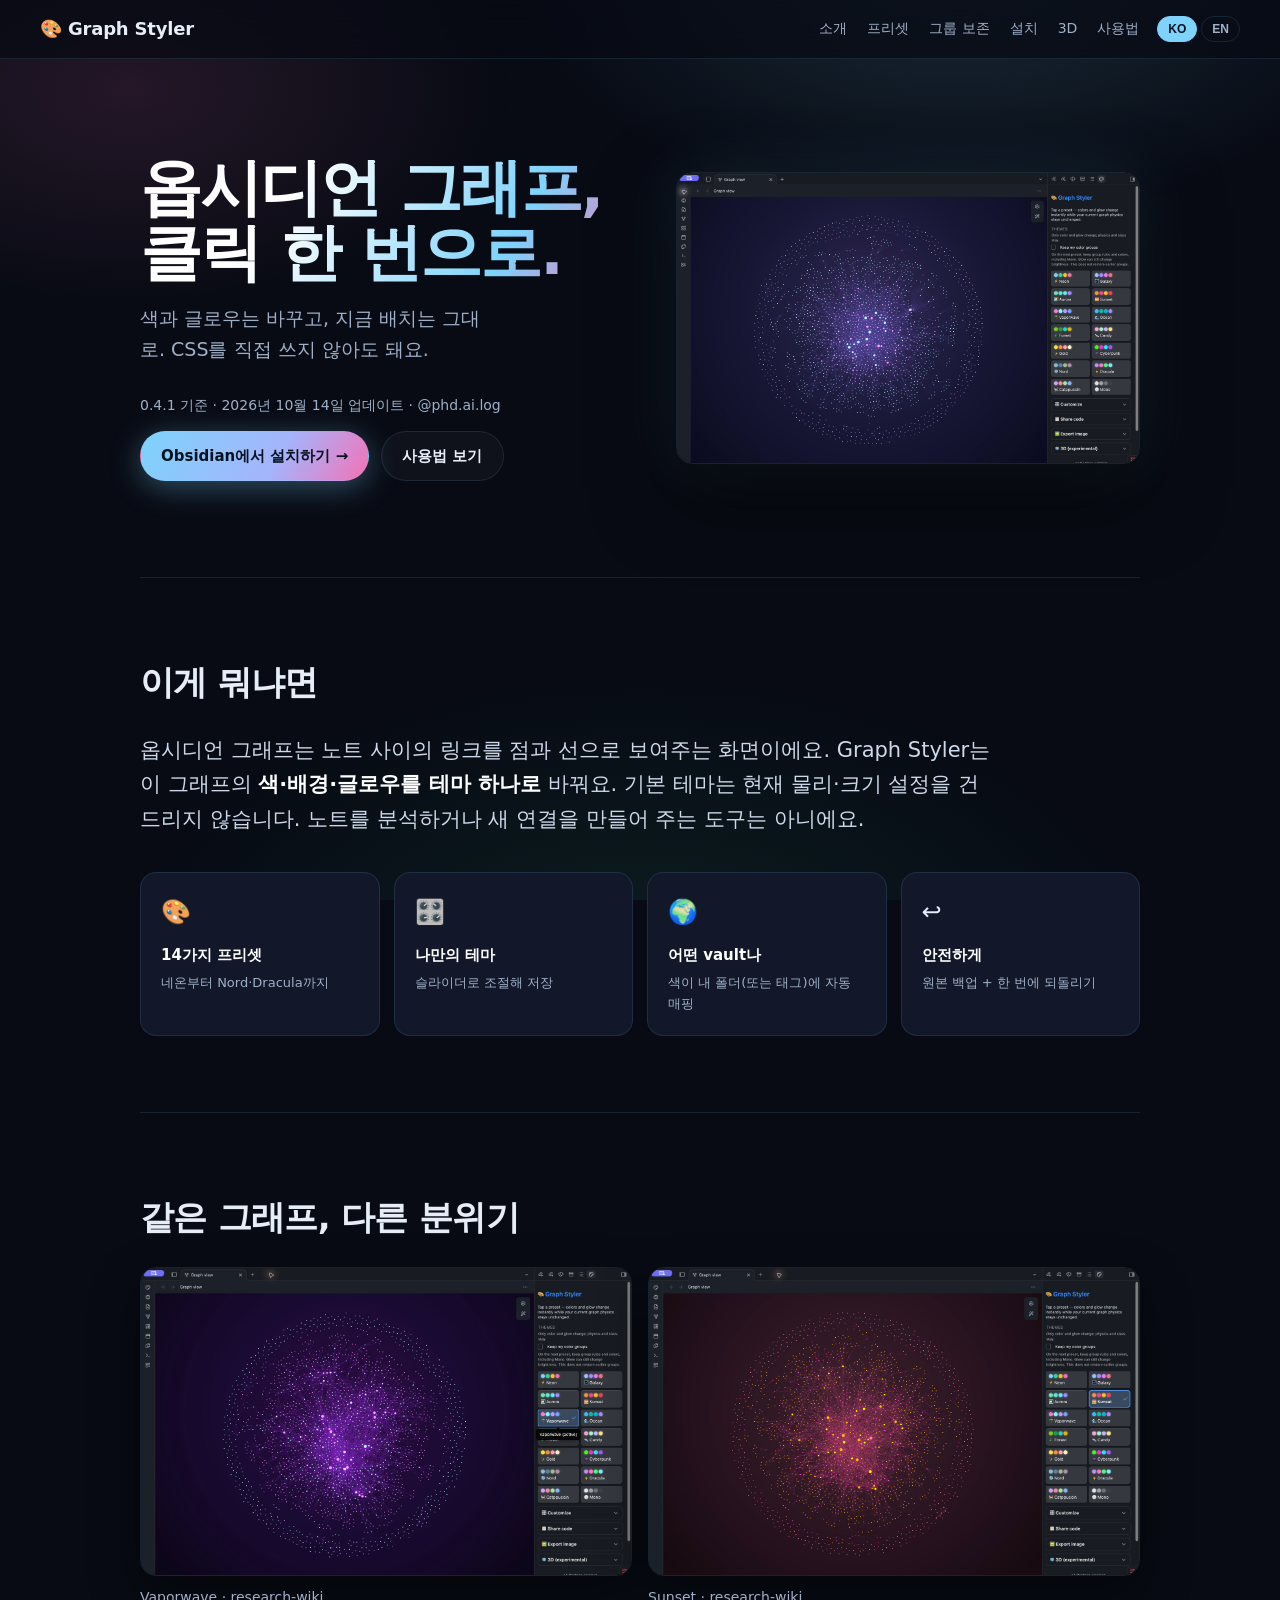
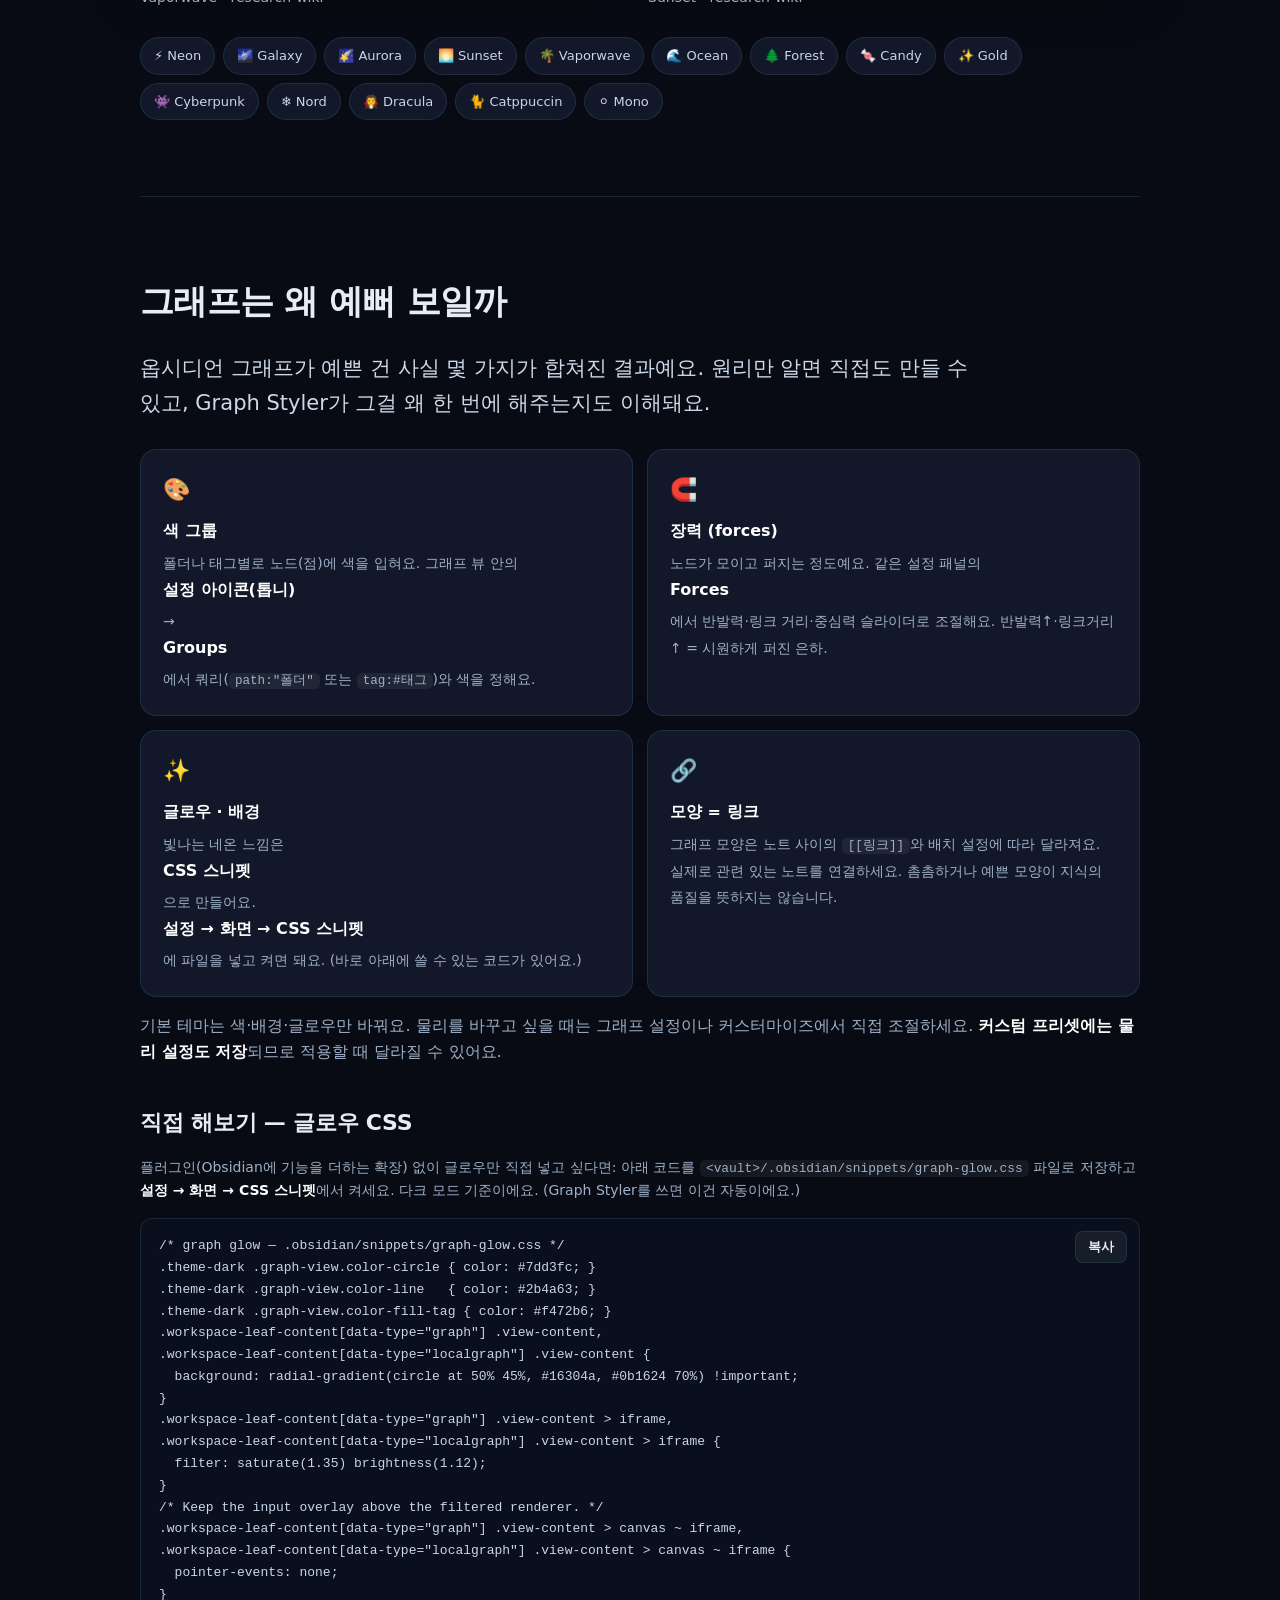
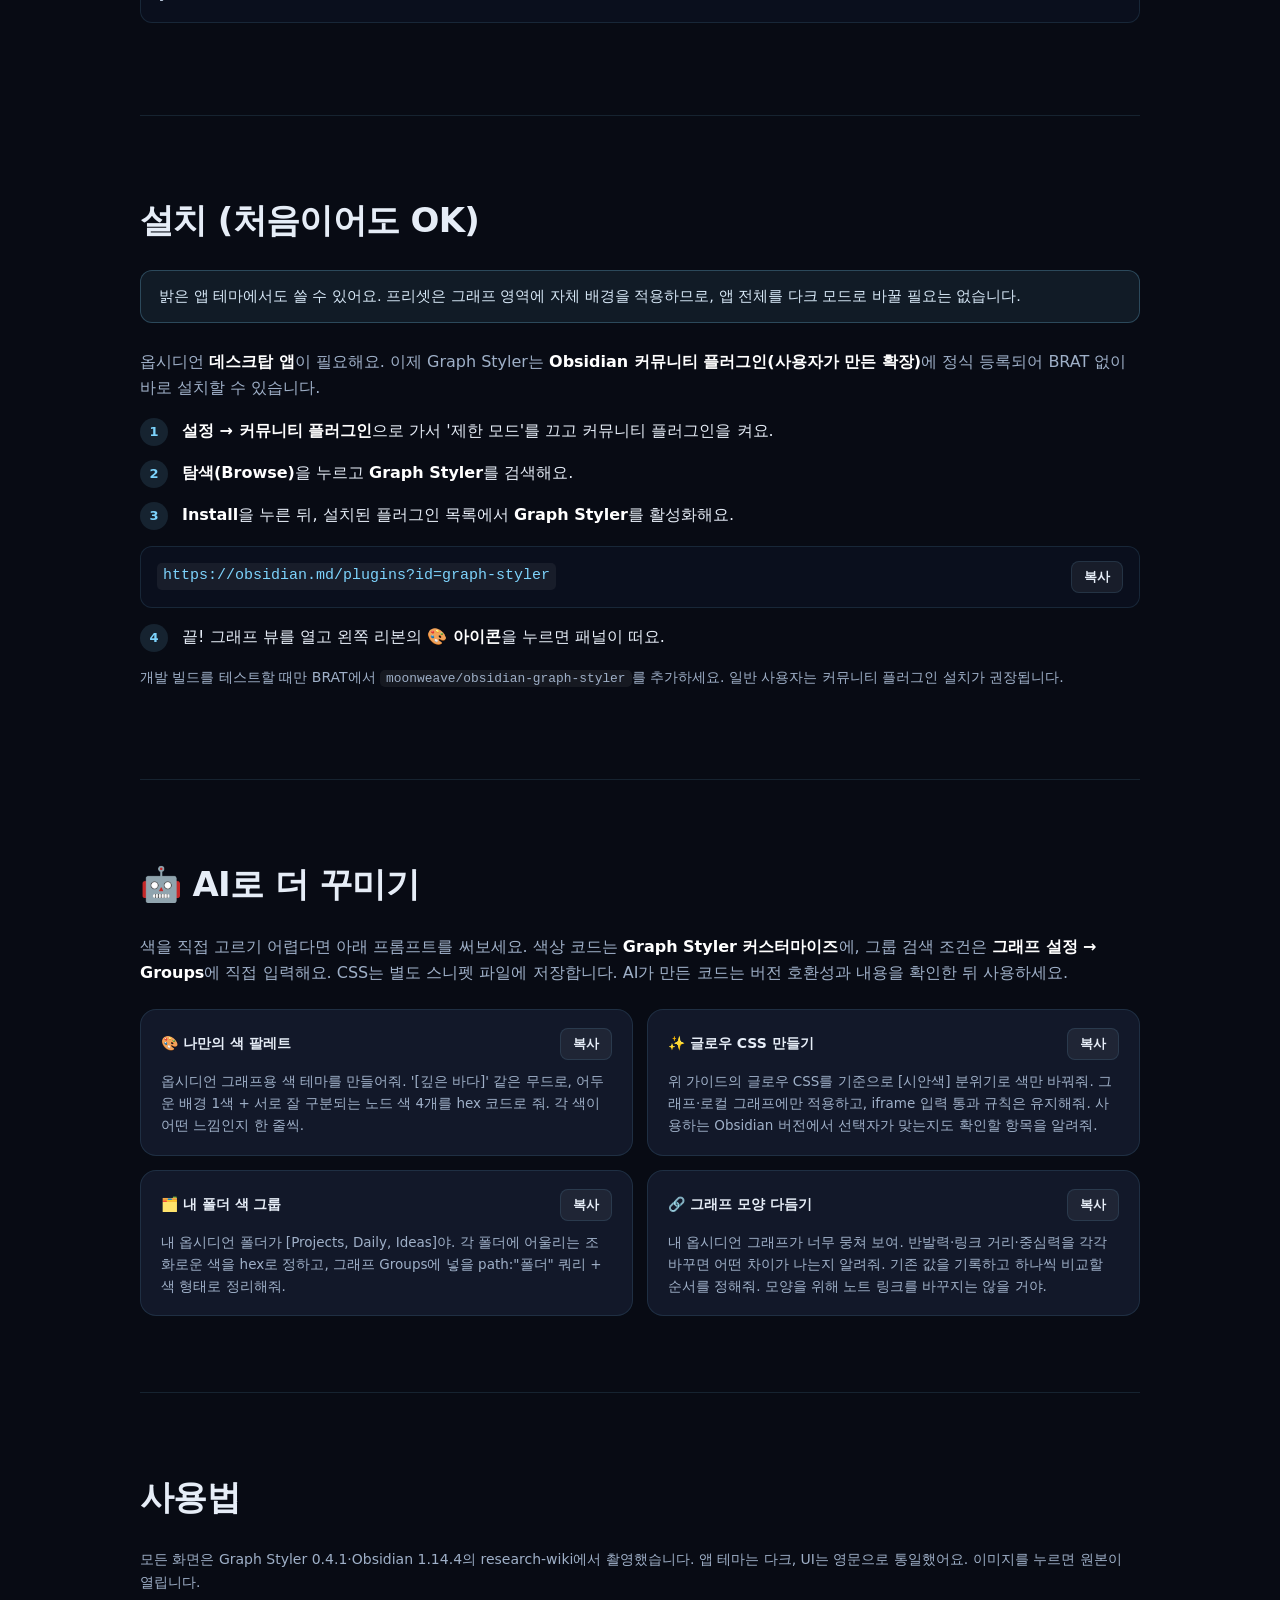
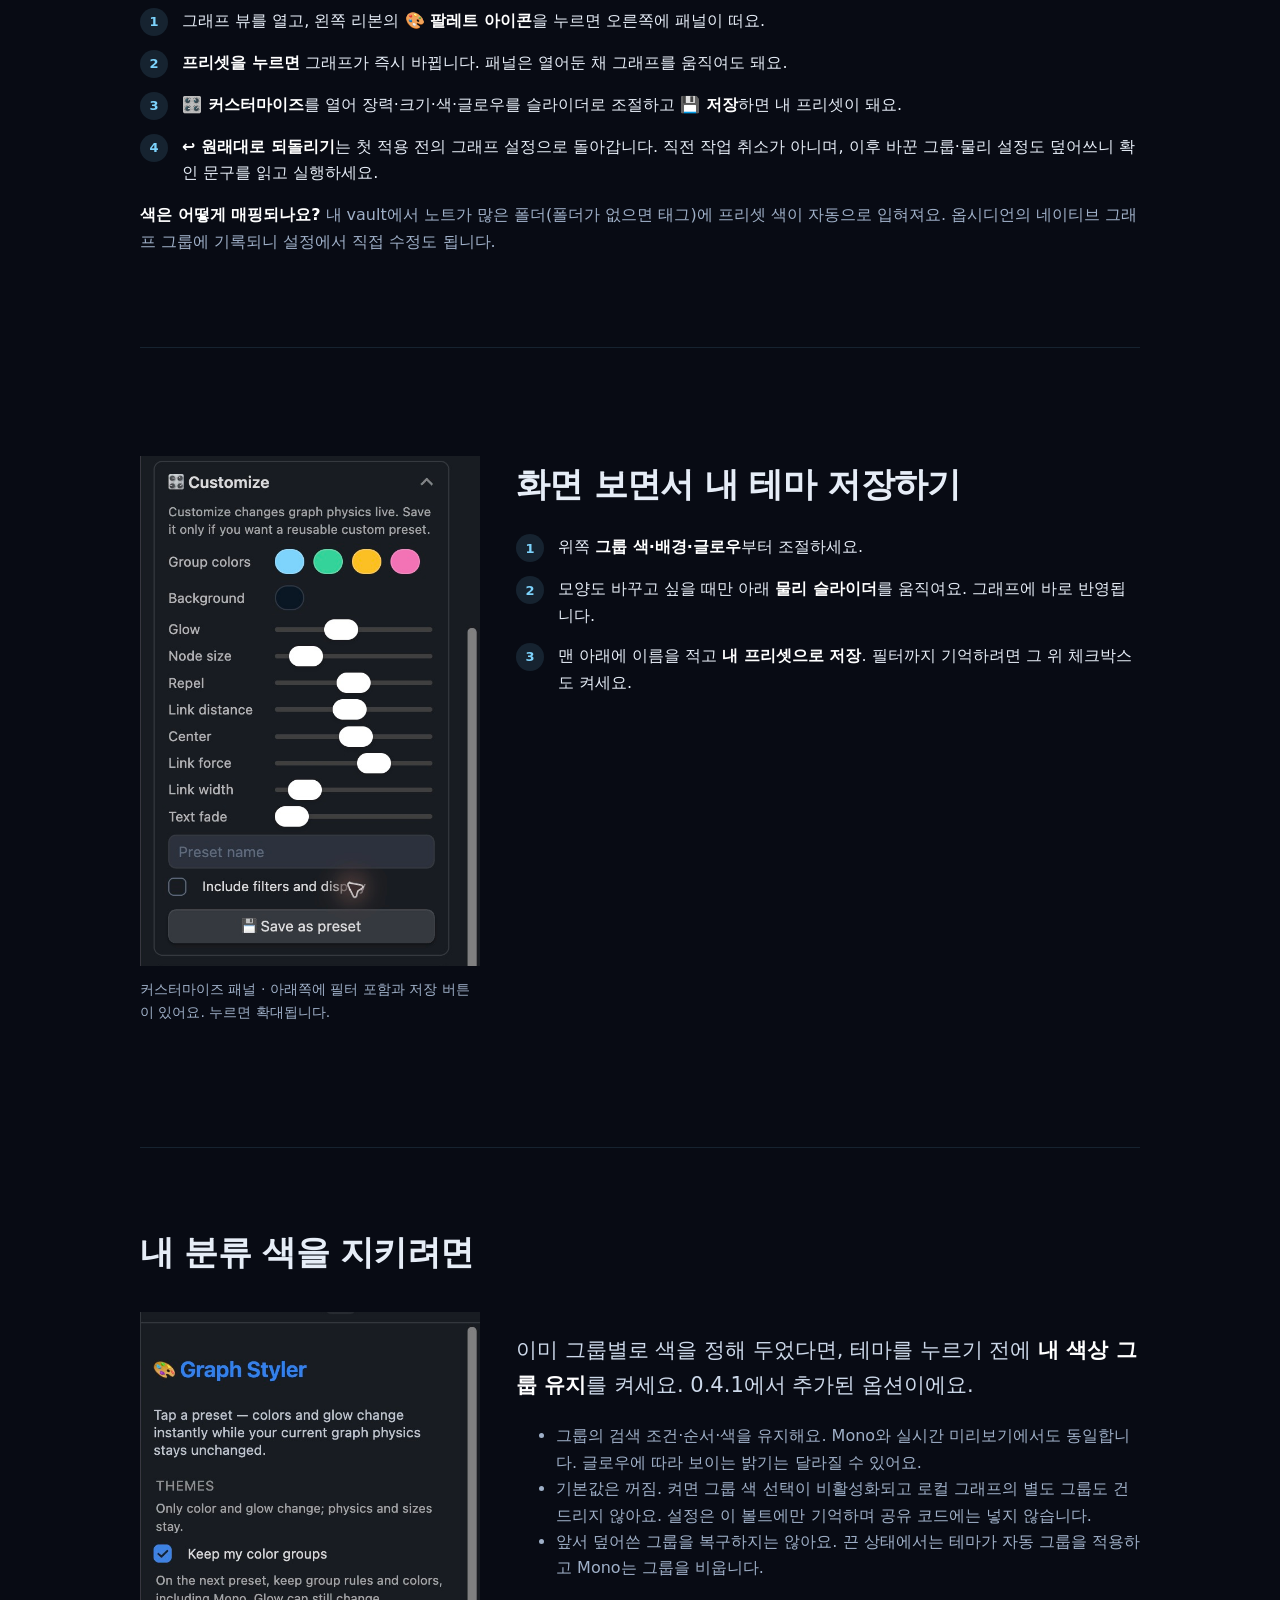
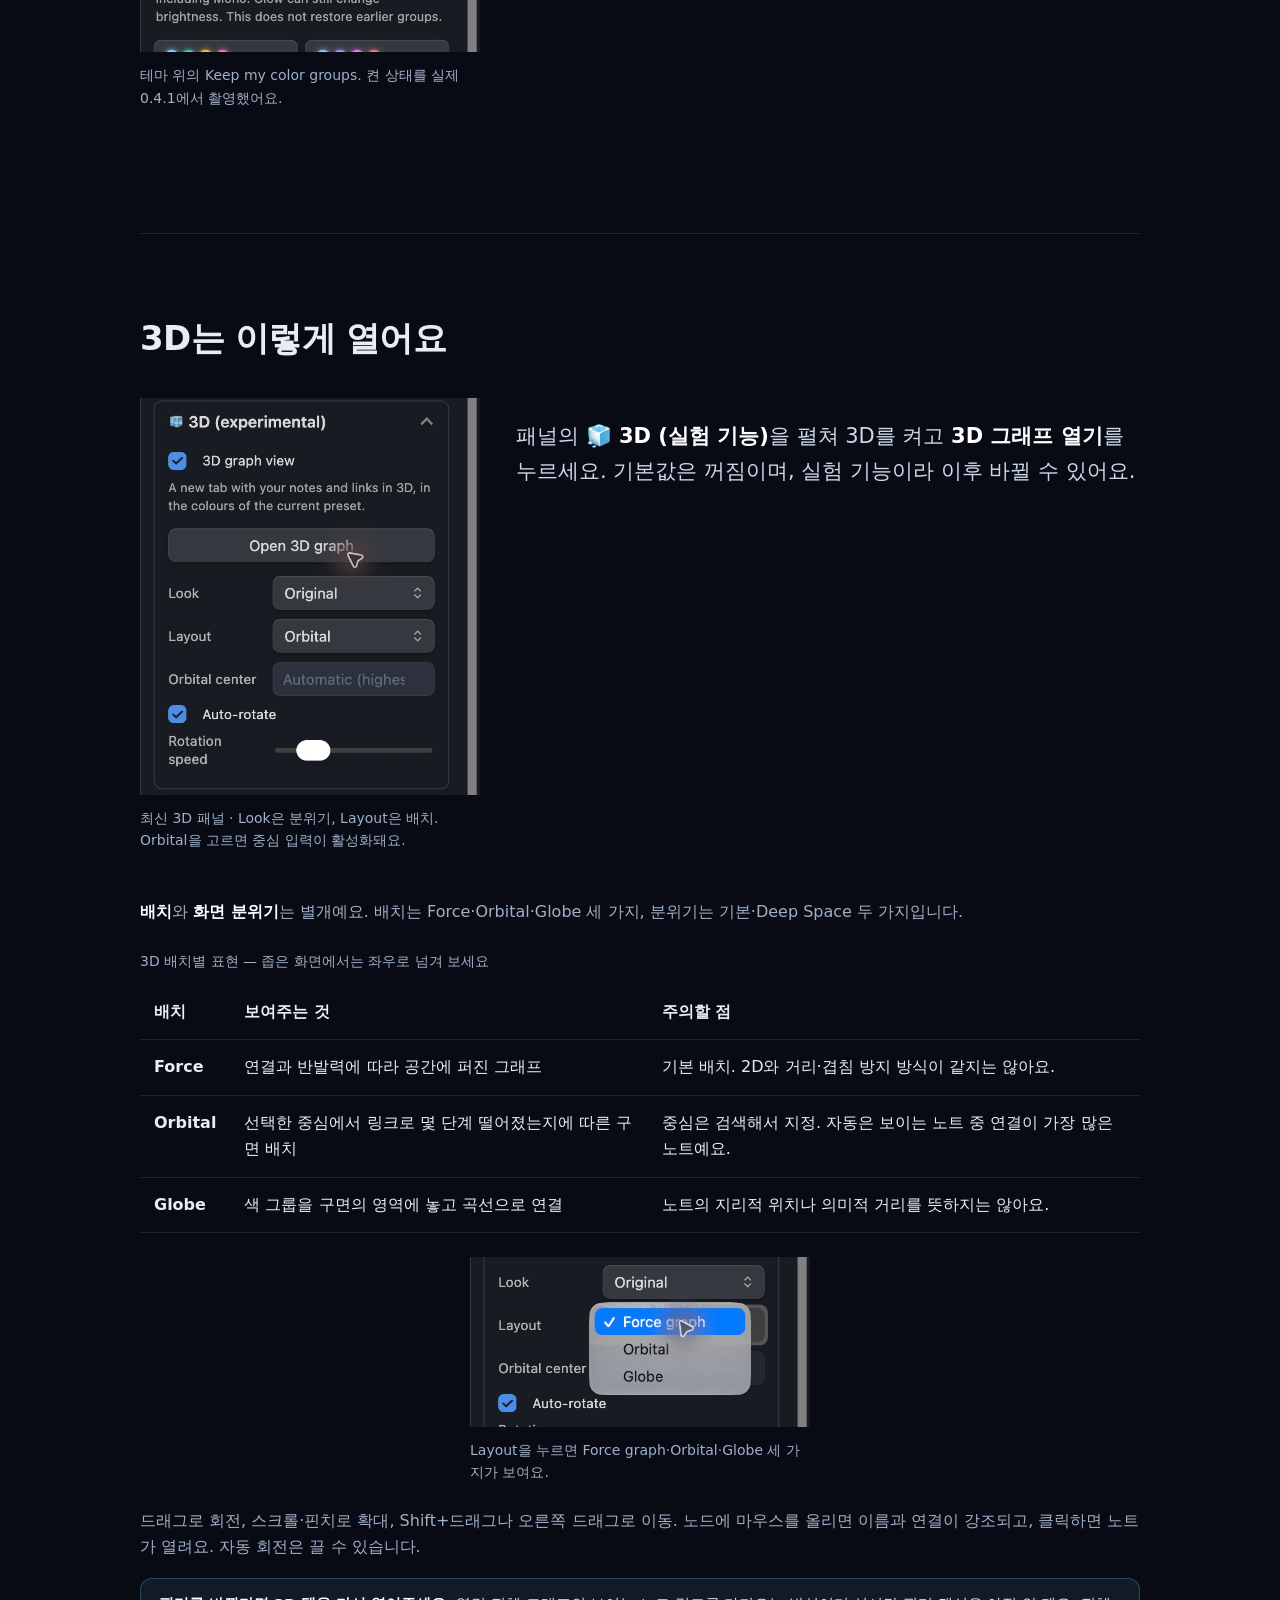
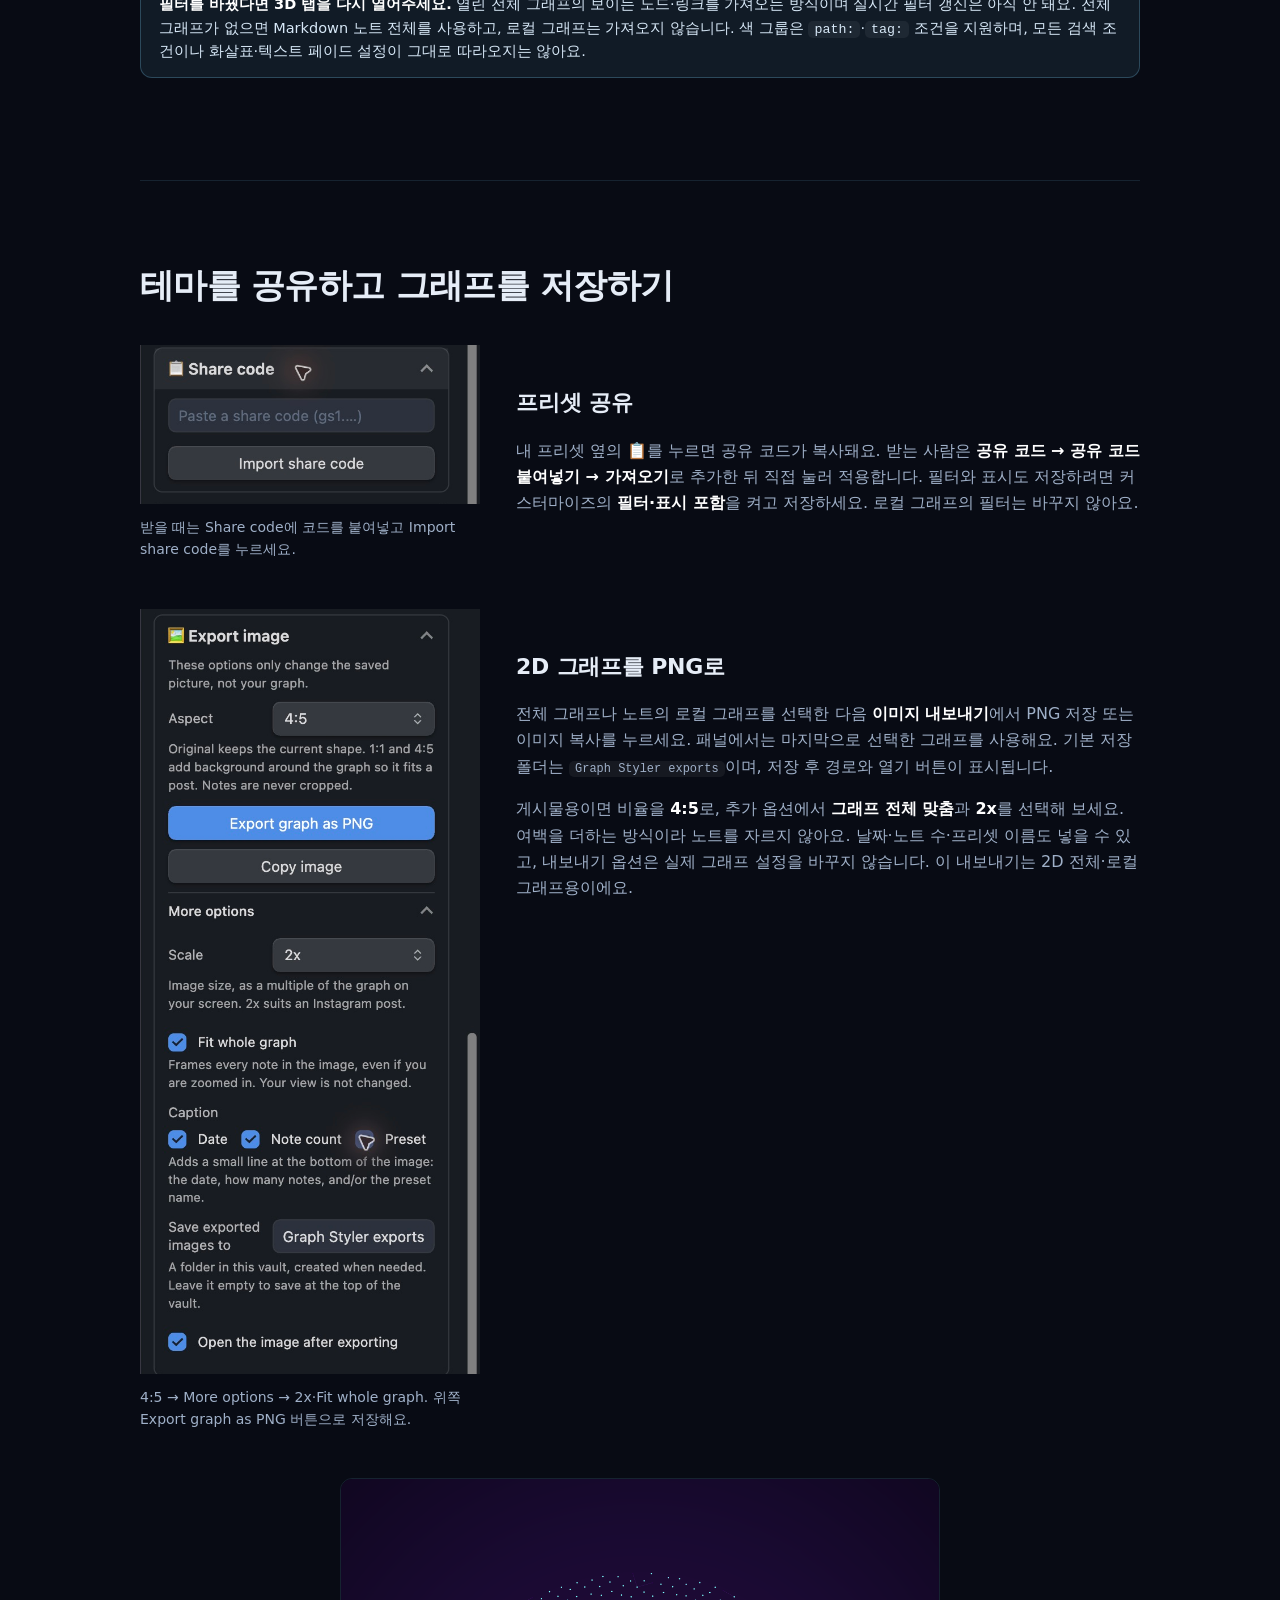
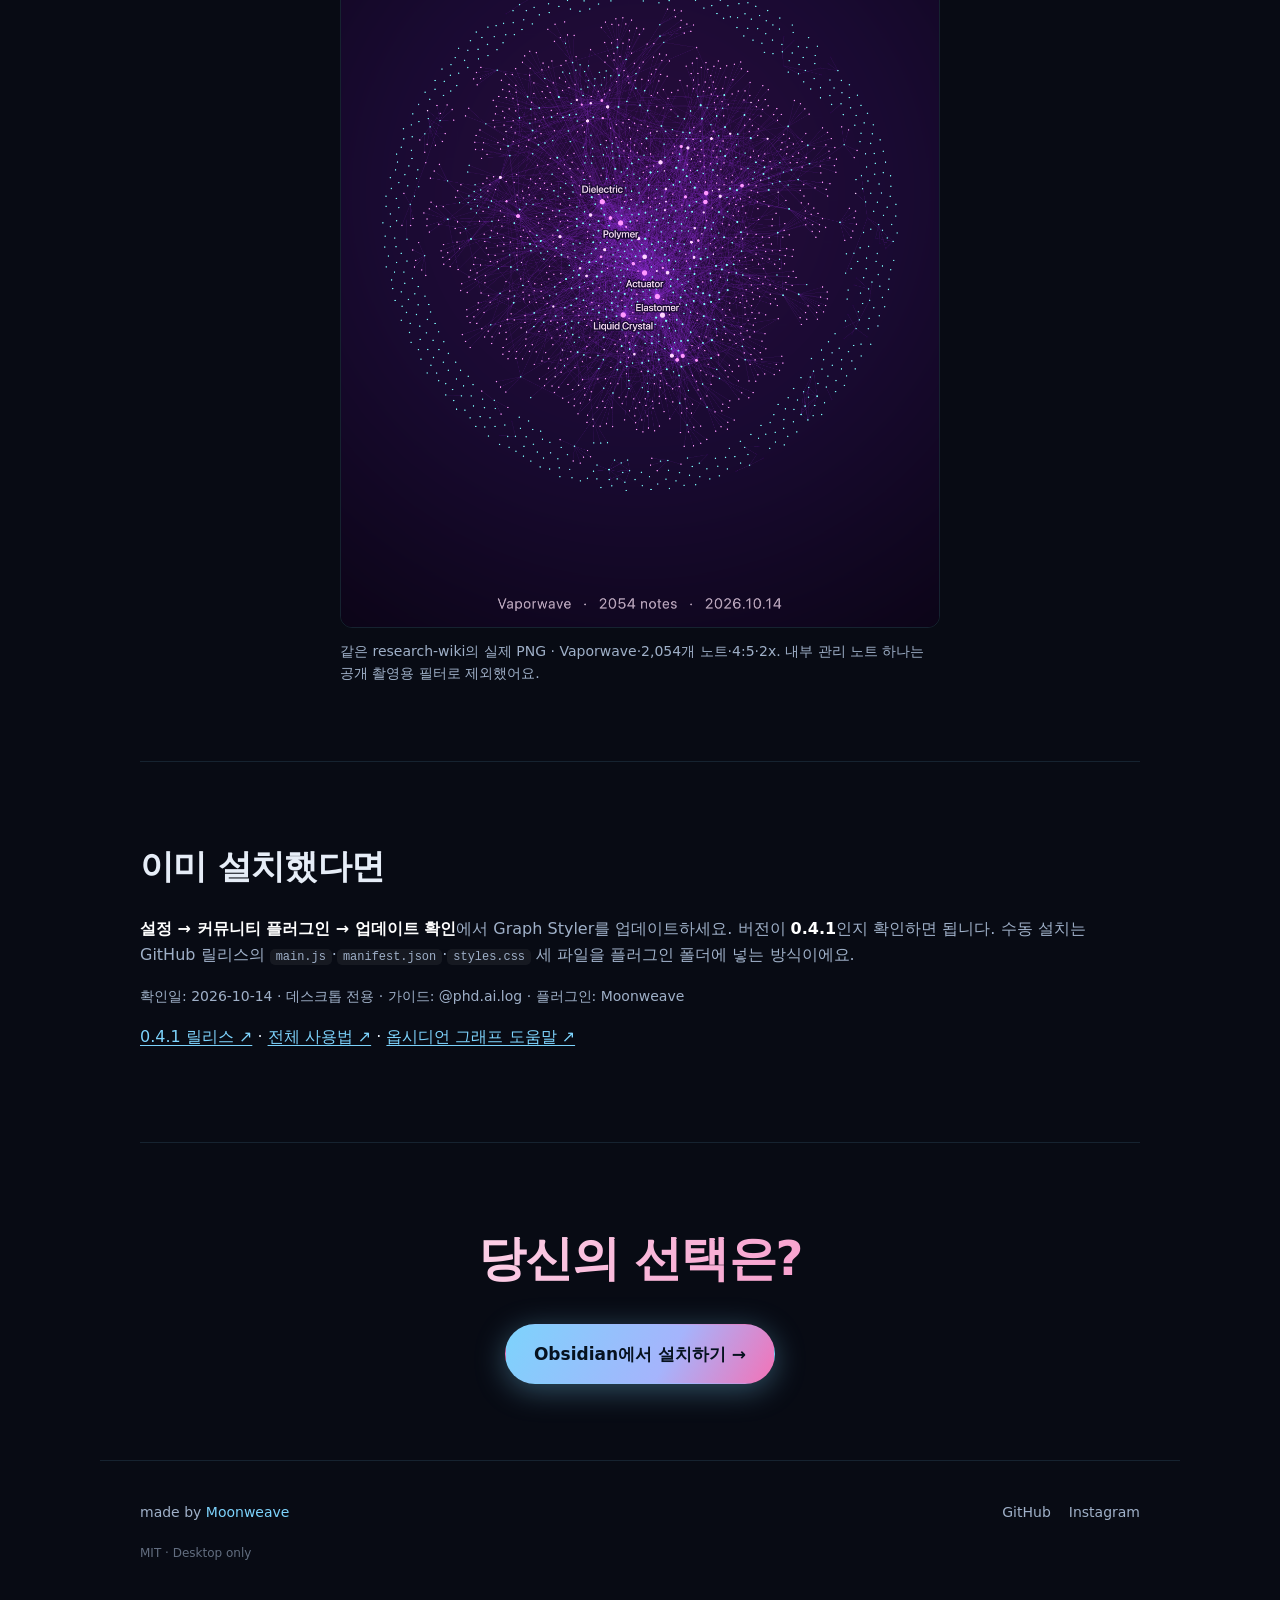
==== commit d82e29e7: "fix: 실제 볼트와 다크 테마로 가이드 캡처 통일" ====
--- a/index.html
+++ b/index.html
@@ -177,7 +177,7 @@
     <!-- USAGE -->
     <section id="usage" class="section">
       <h2 data-ko="사용법" data-en="How to use">사용법</h2>
-      <p class="muted small" data-ko="Graph Styler 0.4.1·Obsidian 1.14.4의 실제 화면입니다. 그래프·커스터마이즈·그룹 보존·내보내기 옵션은 research-wiki에서 촬영했어요. 공유·3D 설정과 PNG 결과는 데모 볼트 예시입니다. 영문 UI이며, 이미지를 누르면 전체 창 원본이 열려요." data-en="Actual Graph Styler 0.4.1 UI in Obsidian 1.14.4. Graphs, Customize, group preservation and export options were captured in research-wiki. Sharing, 3D settings and the PNG output use a demo vault. English UI; open an image for the full-window original.">Graph Styler 0.4.1·Obsidian 1.14.4의 실제 화면입니다. 그래프·커스터마이즈·그룹 보존·내보내기 옵션은 research-wiki에서 촬영했어요. 공유·3D 설정과 PNG 결과는 데모 볼트 예시입니다. 영문 UI이며, 이미지를 누르면 전체 창 원본이 열려요.</p>
+      <p class="muted small" data-ko="모든 화면은 Graph Styler 0.4.1·Obsidian 1.14.4의 research-wiki에서 촬영했습니다. 앱 테마는 다크, UI는 영문으로 통일했어요. 이미지를 누르면 원본이 열립니다." data-en="All captures come from research-wiki in Graph Styler 0.4.1 and Obsidian 1.14.4, using the same dark app theme and English UI. Open an image for its original.">모든 화면은 Graph Styler 0.4.1·Obsidian 1.14.4의 research-wiki에서 촬영했습니다. 앱 테마는 다크, UI는 영문으로 통일했어요. 이미지를 누르면 원본이 열립니다.</p>
       <ol class="steps big-steps">
         <li><span class="n">1</span><span data-ko="그래프 뷰를 열고, 왼쪽 리본의 <b>🎨 팔레트 아이콘</b>을 누르면 오른쪽에 패널이 떠요." data-en="Open the graph view and click the <b>🎨 palette icon</b> in the left ribbon — a panel opens on the right.">그래프 뷰를 열고, 왼쪽 리본의 <b>🎨 팔레트 아이콘</b>을 누르면 오른쪽에 패널이 떠요.</span></li>
         <li><span class="n">2</span><span data-ko="<b>프리셋을 누르면</b> 그래프가 즉시 바뀝니다. 패널은 열어둔 채 그래프를 움직여도 돼요." data-en="<b>Tap a preset</b> — the graph restyles instantly. Keep the panel open while you move the graph.">
@@ -233,7 +233,7 @@
       <h2 data-ko="3D는 이렇게 열어요" data-en="Open the 3D graph">3D는 이렇게 열어요</h2>
       <div class="visual-step">
         <figure class="ui-shot">
-          <a class="ui-panel ui-panel--3d" href="assets/ui-041/3d-panel.jpg"><img src="assets/ui-041/3d-panel.jpg" width="2048" height="1600" loading="lazy" alt="Current 3D panel with Look, Orbital layout, Orbital center and auto-rotate controls" /></a>
+          <a class="ui-panel ui-panel--research-3d" href="assets/research-041/3d-panel.jpg"><img src="assets/research-041/3d-panel.jpg" width="3024" height="1898" loading="lazy" alt="Research wiki dark-theme 3D panel with Look, Orbital layout, center and auto-rotate" /></a>
           <figcaption data-ko="최신 3D 패널 · Look은 분위기, Layout은 배치. Orbital을 고르면 중심 입력이 활성화돼요." data-en="Current 3D panel · Look controls appearance, Layout controls arrangement. Orbital enables the center input.">최신 3D 패널 · Look은 분위기, Layout은 배치. Orbital을 고르면 중심 입력이 활성화돼요.</figcaption>
         </figure>
         <div class="visual-copy">
@@ -253,7 +253,7 @@
         </table>
       </div>
       <figure class="ui-shot ui-menu-shot">
-        <a class="ui-panel ui-panel--layout-menu" href="assets/ui-041/3d-layouts.jpg"><img src="assets/ui-041/3d-layouts.jpg" width="2048" height="1600" loading="lazy" alt="Actual Layout dropdown showing Force graph, Orbital and Globe in 0.4.1" /></a>
+        <a class="ui-panel ui-panel--research-layout" href="assets/research-041/3d-layouts.jpg"><img src="assets/research-041/3d-layouts.jpg" width="3024" height="1898" loading="lazy" alt="Actual Layout dropdown showing Force graph, Orbital and Globe in 0.4.1" /></a>
         <figcaption data-ko="Layout을 누르면 Force graph·Orbital·Globe 세 가지가 보여요." data-en="The actual Layout dropdown: Force graph, Orbital and Globe.">Layout을 누르면 Force graph·Orbital·Globe 세 가지가 보여요.</figcaption>
       </figure>
       <p class="muted" data-ko="드래그로 회전, 스크롤·핀치로 확대, Shift+드래그나 오른쪽 드래그로 이동. 노드에 마우스를 올리면 이름과 연결이 강조되고, 클릭하면 노트가 열려요. 자동 회전은 끌 수 있습니다." data-en="Drag to rotate, scroll or pinch to zoom, Shift-drag or right-drag to pan. Hover for a name and highlighted links; click to open the note. Auto-rotate can be turned off.">드래그로 회전, 스크롤·핀치로 확대, Shift+드래그나 오른쪽 드래그로 이동. 노드에 마우스를 올리면 이름과 연결이 강조되고, 클릭하면 노트가 열려요. 자동 회전은 끌 수 있습니다.</p>
@@ -264,8 +264,8 @@
       <h2 data-ko="테마를 공유하고 그래프를 저장하기" data-en="Share a theme, save a graph">테마를 공유하고 그래프를 저장하기</h2>
       <div class="visual-step">
         <figure class="ui-shot">
-          <a class="ui-panel ui-panel--share" href="assets/ui-041/share.jpg"><img src="assets/ui-041/share.jpg" width="2048" height="1600" loading="lazy" alt="0.4.1 saved Demo theme and Share code paste-and-import panel" /></a>
-          <figcaption data-ko="위쪽 프리셋 옆 📋는 보내기, 아래 붙여넣기 칸과 가져오기 버튼은 받기예요." data-en="Use 📋 beside a preset to send it; paste and Import below to receive one.">위쪽 프리셋 옆 📋는 보내기, 아래 붙여넣기 칸과 가져오기 버튼은 받기예요.</figcaption>
+          <a class="ui-panel ui-panel--research-share" href="assets/research-041/share.jpg"><img src="assets/research-041/share.jpg" width="3024" height="1898" loading="lazy" alt="Research wiki dark-theme Share code paste field and Import share code button" /></a>
+          <figcaption data-ko="받을 때는 Share code에 코드를 붙여넣고 Import share code를 누르세요." data-en="To receive a preset, paste its code into Share code and select Import share code.">받을 때는 Share code에 코드를 붙여넣고 Import share code를 누르세요.</figcaption>
         </figure>
         <div class="visual-copy">
       <h3 data-ko="프리셋 공유" data-en="Share a preset">프리셋 공유</h3>
@@ -284,8 +284,8 @@
         </div>
       </div>
       <figure class="ui-result">
-        <a href="assets/ui-041/export-result.png"><img src="assets/ui-041/export-result.png" width="1520" height="1900" loading="lazy" alt="Fresh 0.4.1 Neon PNG export with 72 demo notes and the 2026.10.14 caption" /></a>
-        <figcaption data-ko="저장 결과 예시 · 4:5 여백과 중심 노트 이름, 하단 캡션이 실제 PNG에 들어간 모습이에요." data-en="Example output · 4:5 padding, hub names and a footer caption in the actual PNG.">저장 결과 예시 · 4:5 여백과 중심 노트 이름, 하단 캡션이 실제 PNG에 들어간 모습이에요.</figcaption>
+        <a href="assets/research-041/export-result.png"><img src="assets/research-041/export-result.png" width="4672" height="5840" loading="lazy" alt="Actual research-wiki Vaporwave PNG export, 2054 visible notes, 4:5, 2x and footer caption" /></a>
+        <figcaption data-ko="같은 research-wiki의 실제 PNG · Vaporwave·2,054개 노트·4:5·2x. 내부 관리 노트 하나는 공개 촬영용 필터로 제외했어요." data-en="Actual PNG from the same research-wiki: Vaporwave, 2,054 notes, 4:5, 2x. One internal administrative note was filtered out for this public capture.">같은 research-wiki의 실제 PNG · Vaporwave·2,054개 노트·4:5·2x. 내부 관리 노트 하나는 공개 촬영용 필터로 제외했어요.</figcaption>
       </figure>
     </section>
     <section id="updates" class="section">
--- a/style.css
+++ b/style.css
@@ -137,6 +137,12 @@
 .ui-shot .ui-panel--research-customize img { width: 504%; top: -48.888889%; }
 .ui-panel--research-export { aspect-ratio: 600 / 1350; }
 .ui-shot .ui-panel--research-export img { width: 504%; top: -11.851852%; }
+.ui-panel--research-3d { aspect-ratio: 600 / 700; }
+.ui-shot .ui-panel--research-3d img { width: 504%; top: -131.428571%; }
+.ui-panel--research-layout { aspect-ratio: 600 / 300; }
+.ui-shot .ui-panel--research-layout img { width: 504%; top: -406.666667%; }
+.ui-panel--research-share { aspect-ratio: 600 / 280; }
+.ui-shot .ui-panel--research-share img { width: 504%; top: -478.571429%; }
 .ui-menu-shot { max-width: 340px; margin: 24px auto; }
 .ui-panel--layout-menu { aspect-ratio: 600 / 300; }
 .ui-shot .ui-panel--layout-menu img { top: -306.666667%; }
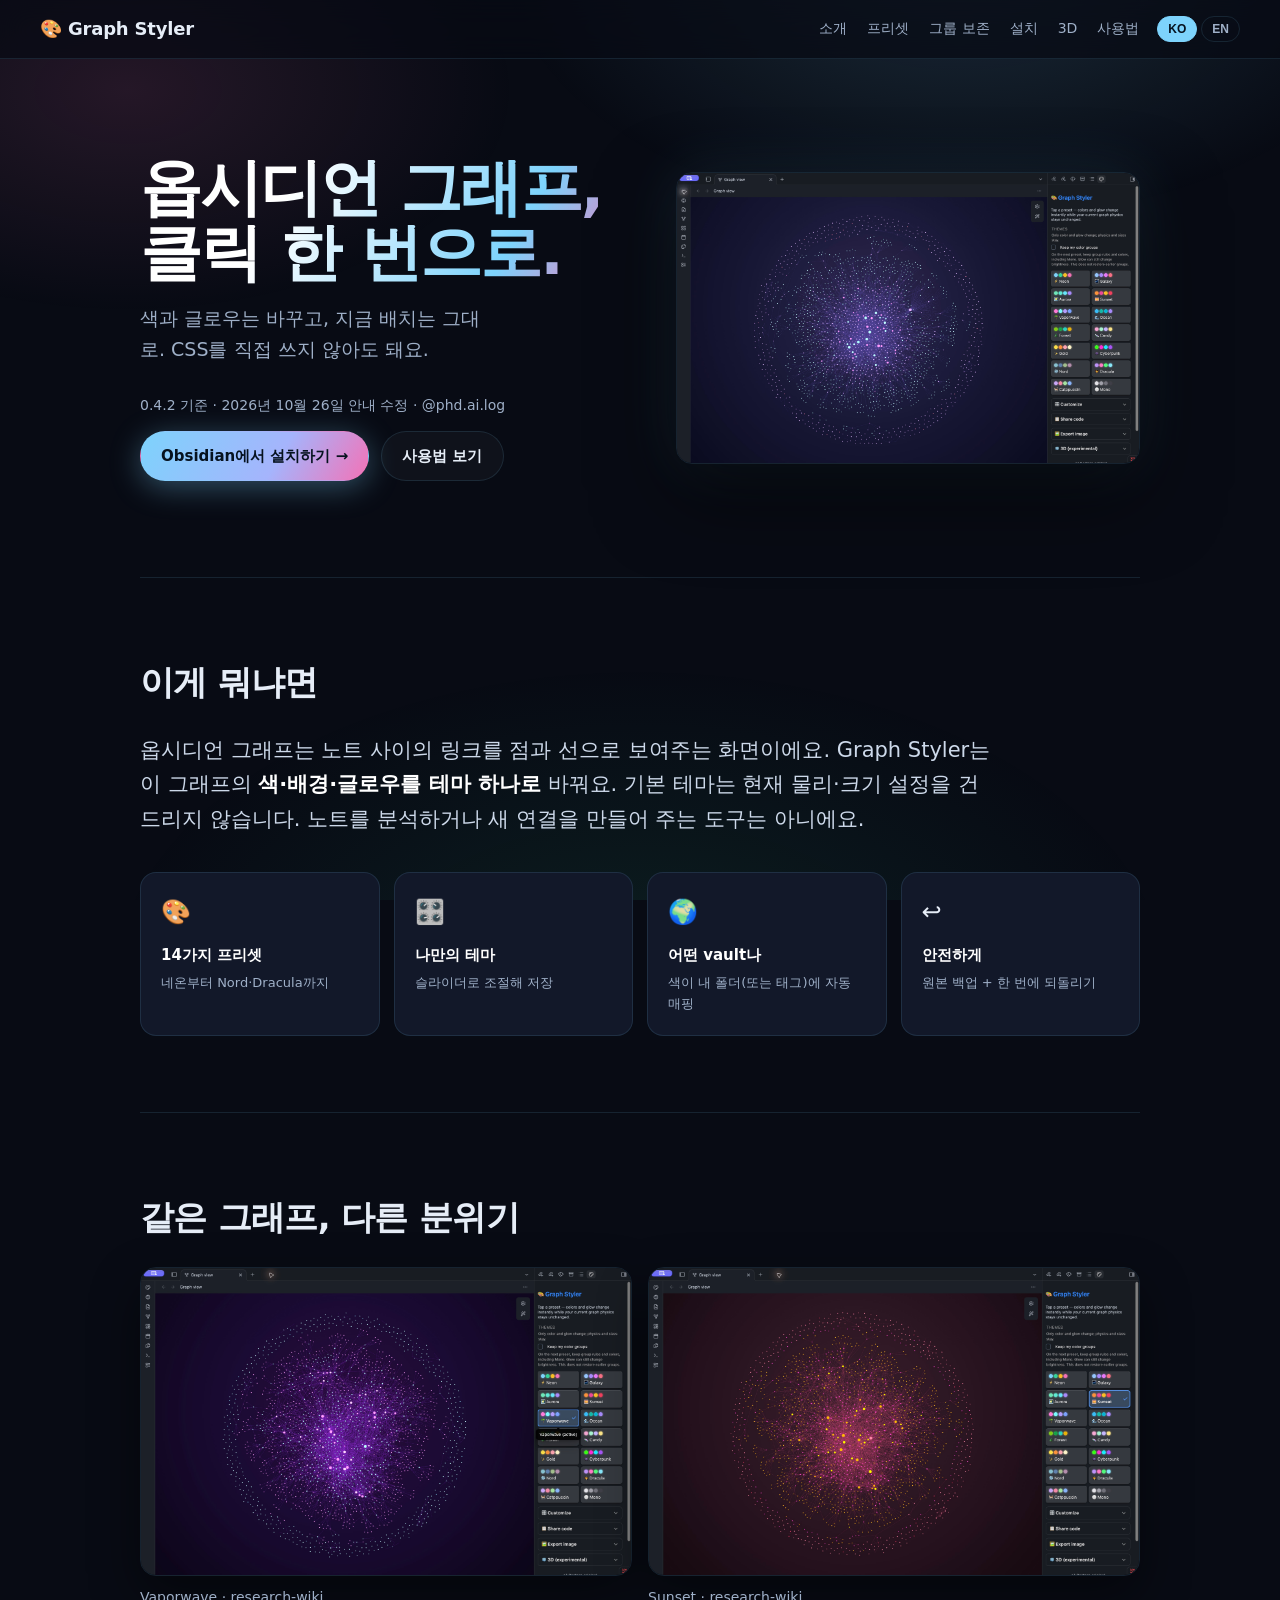
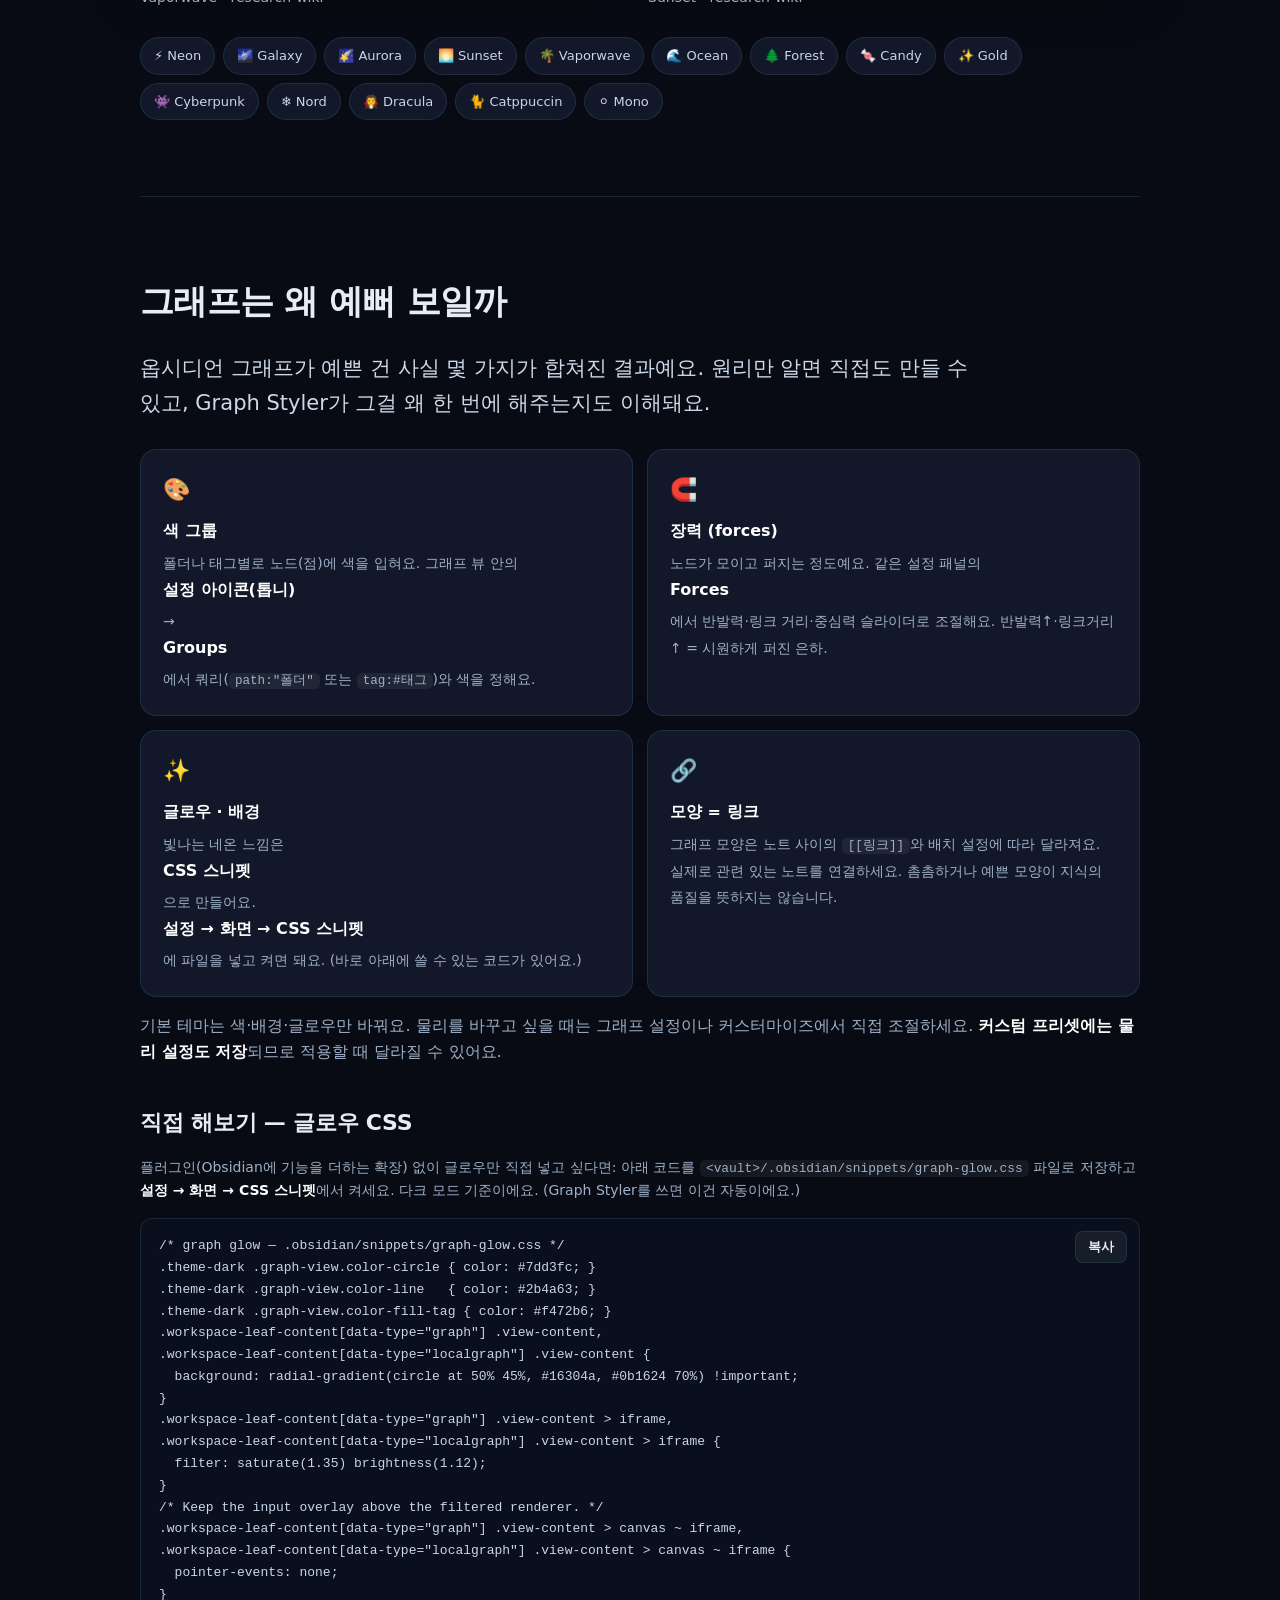
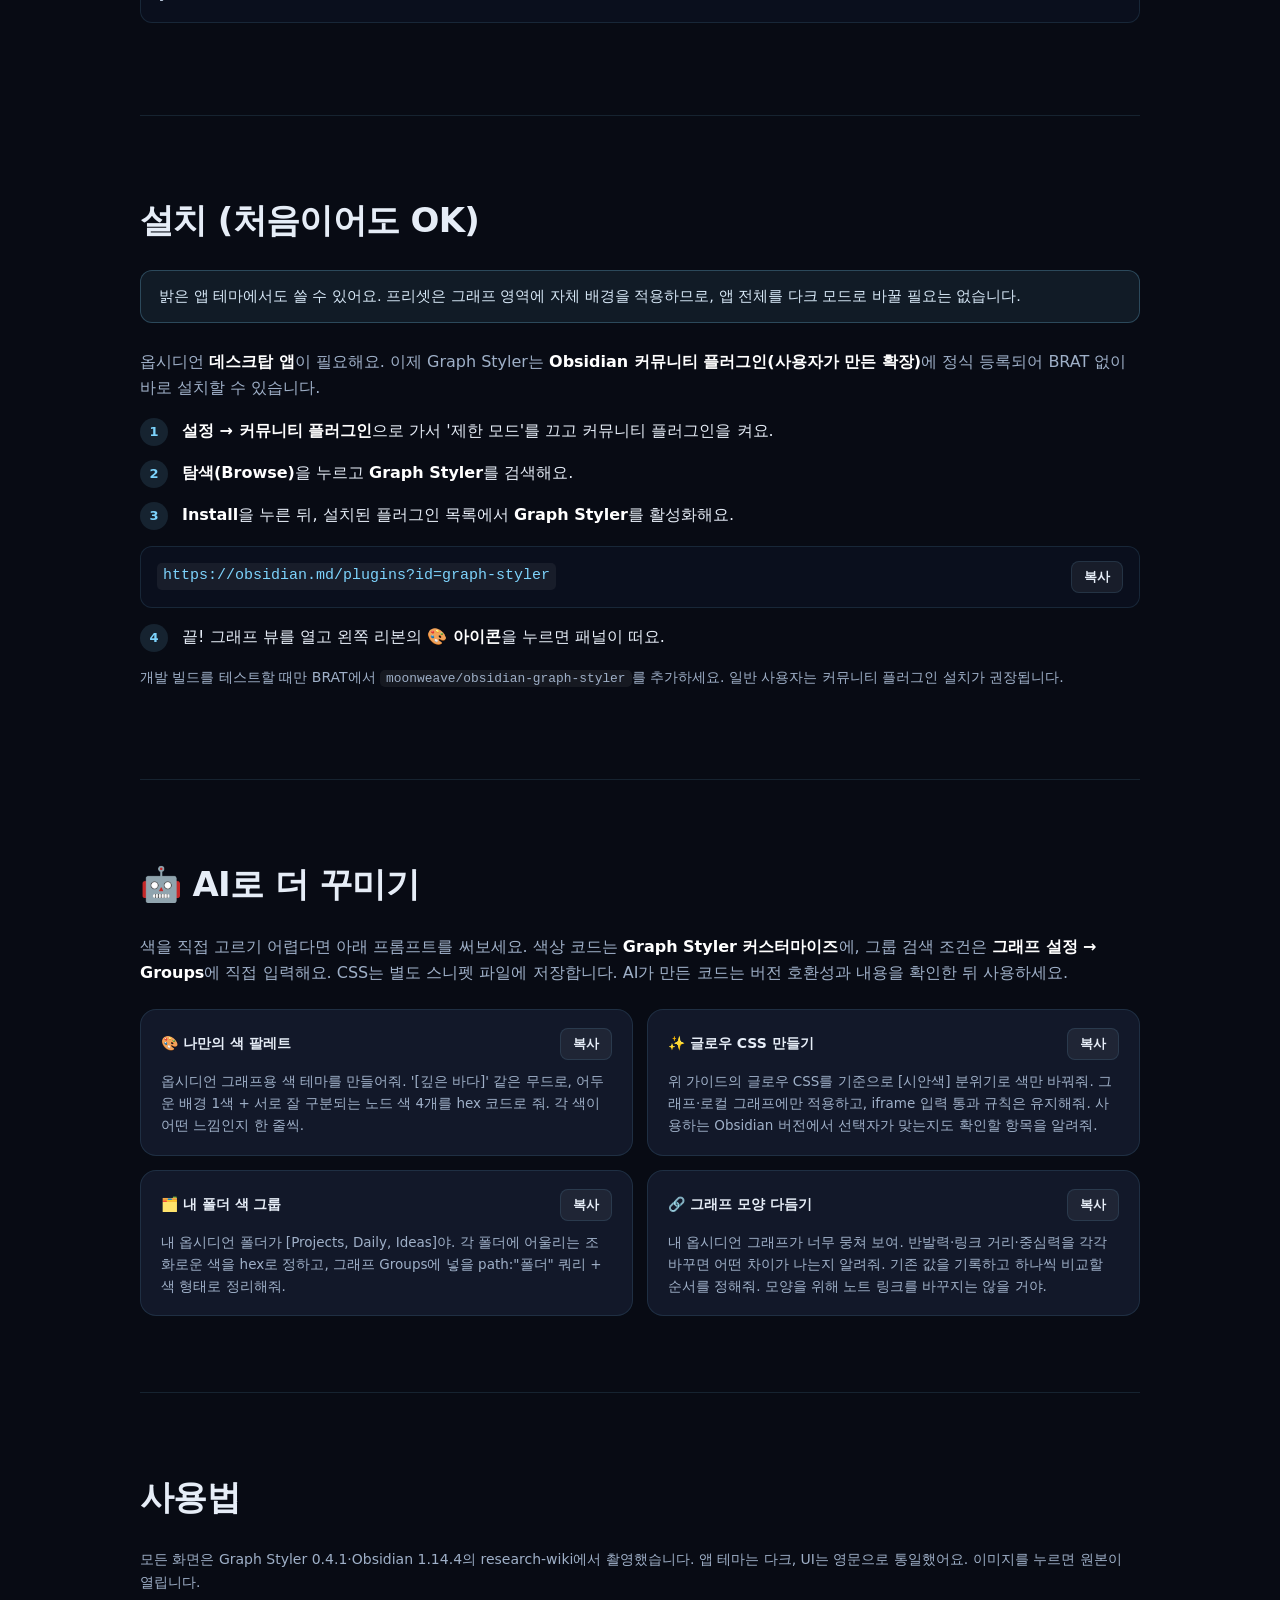
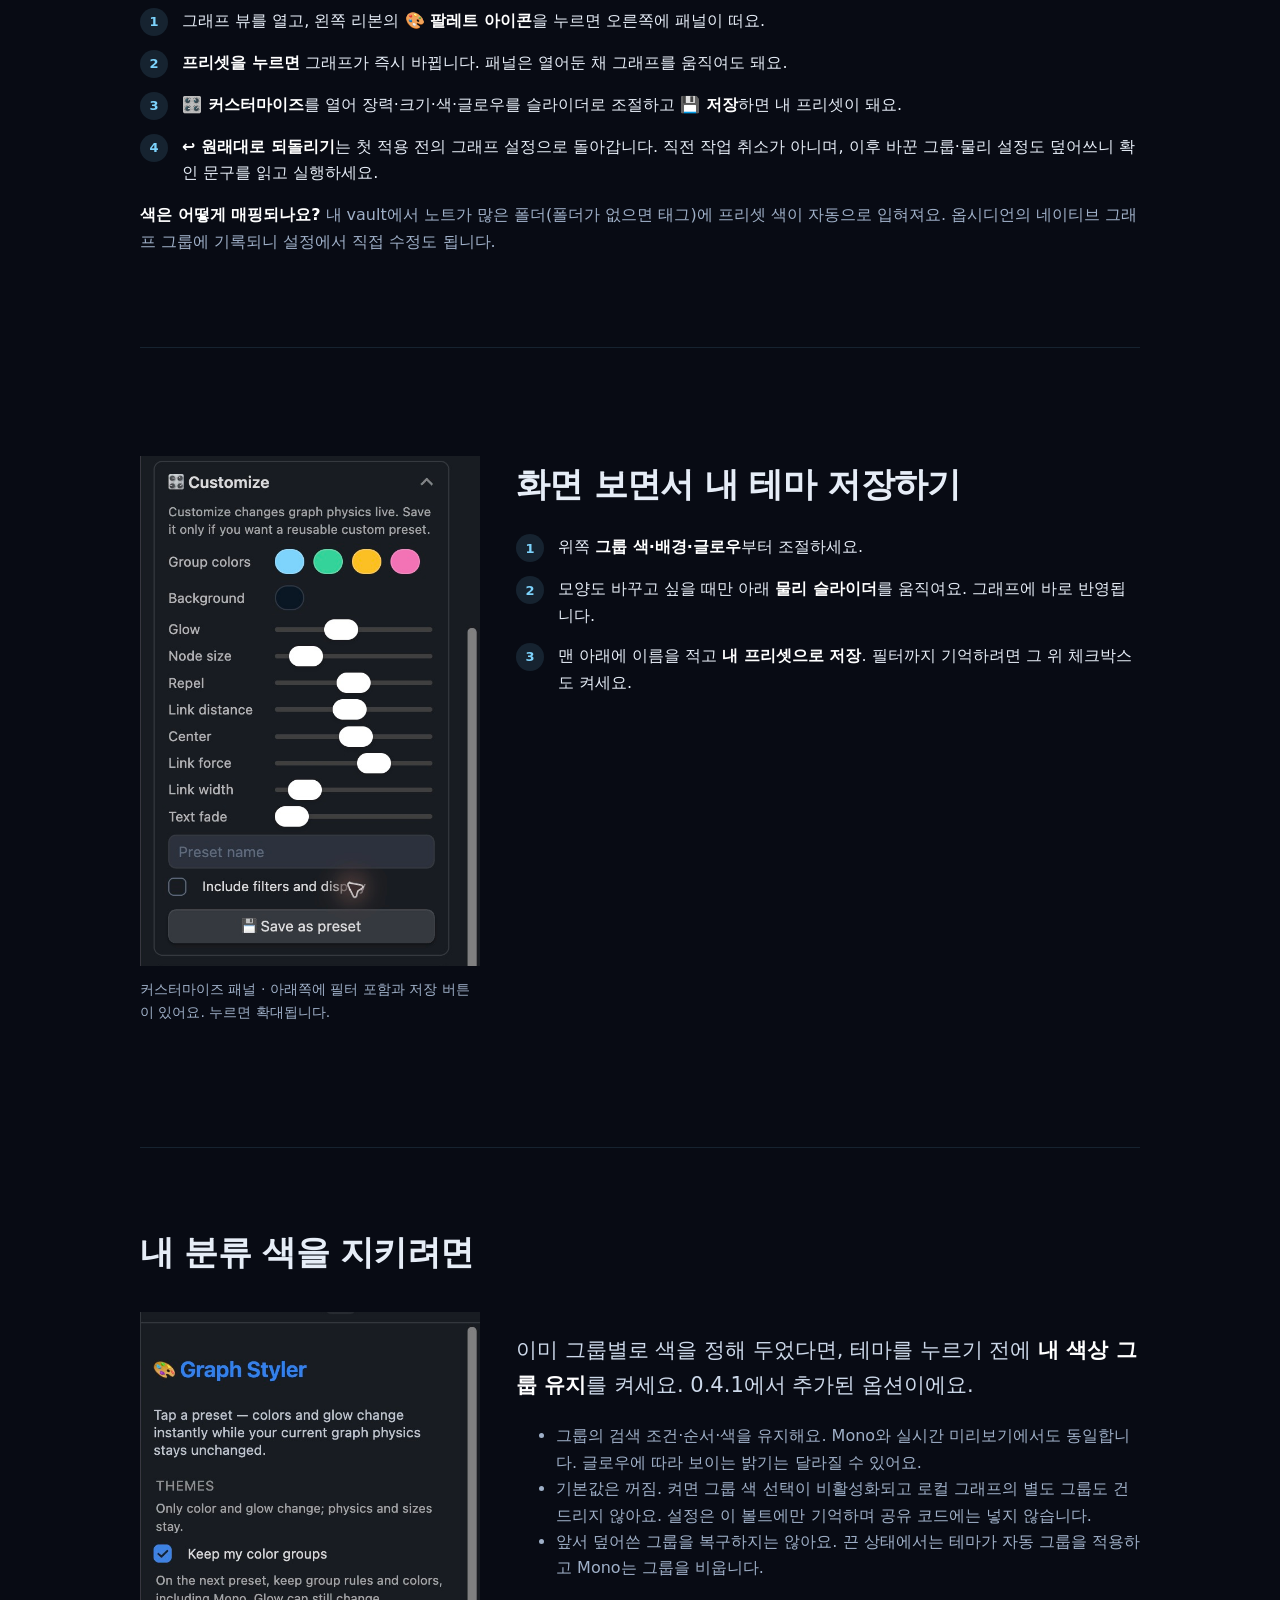
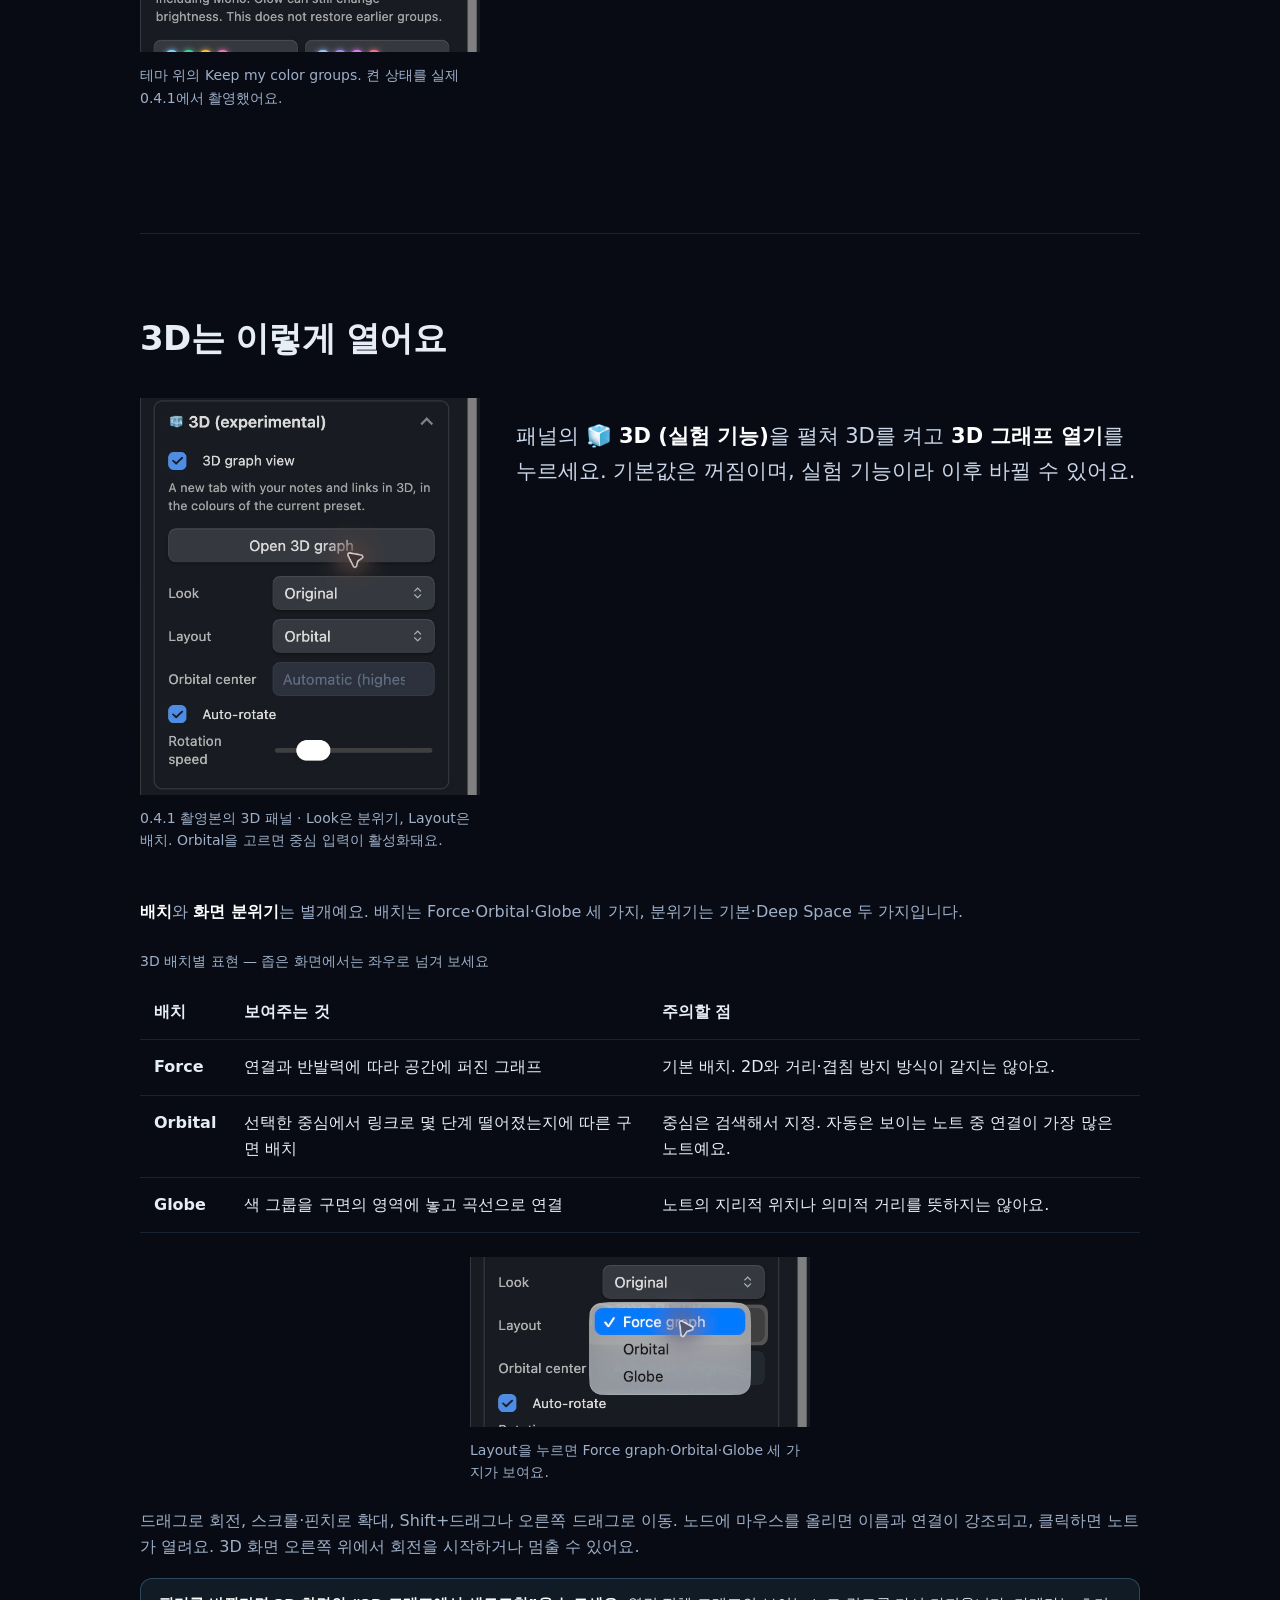
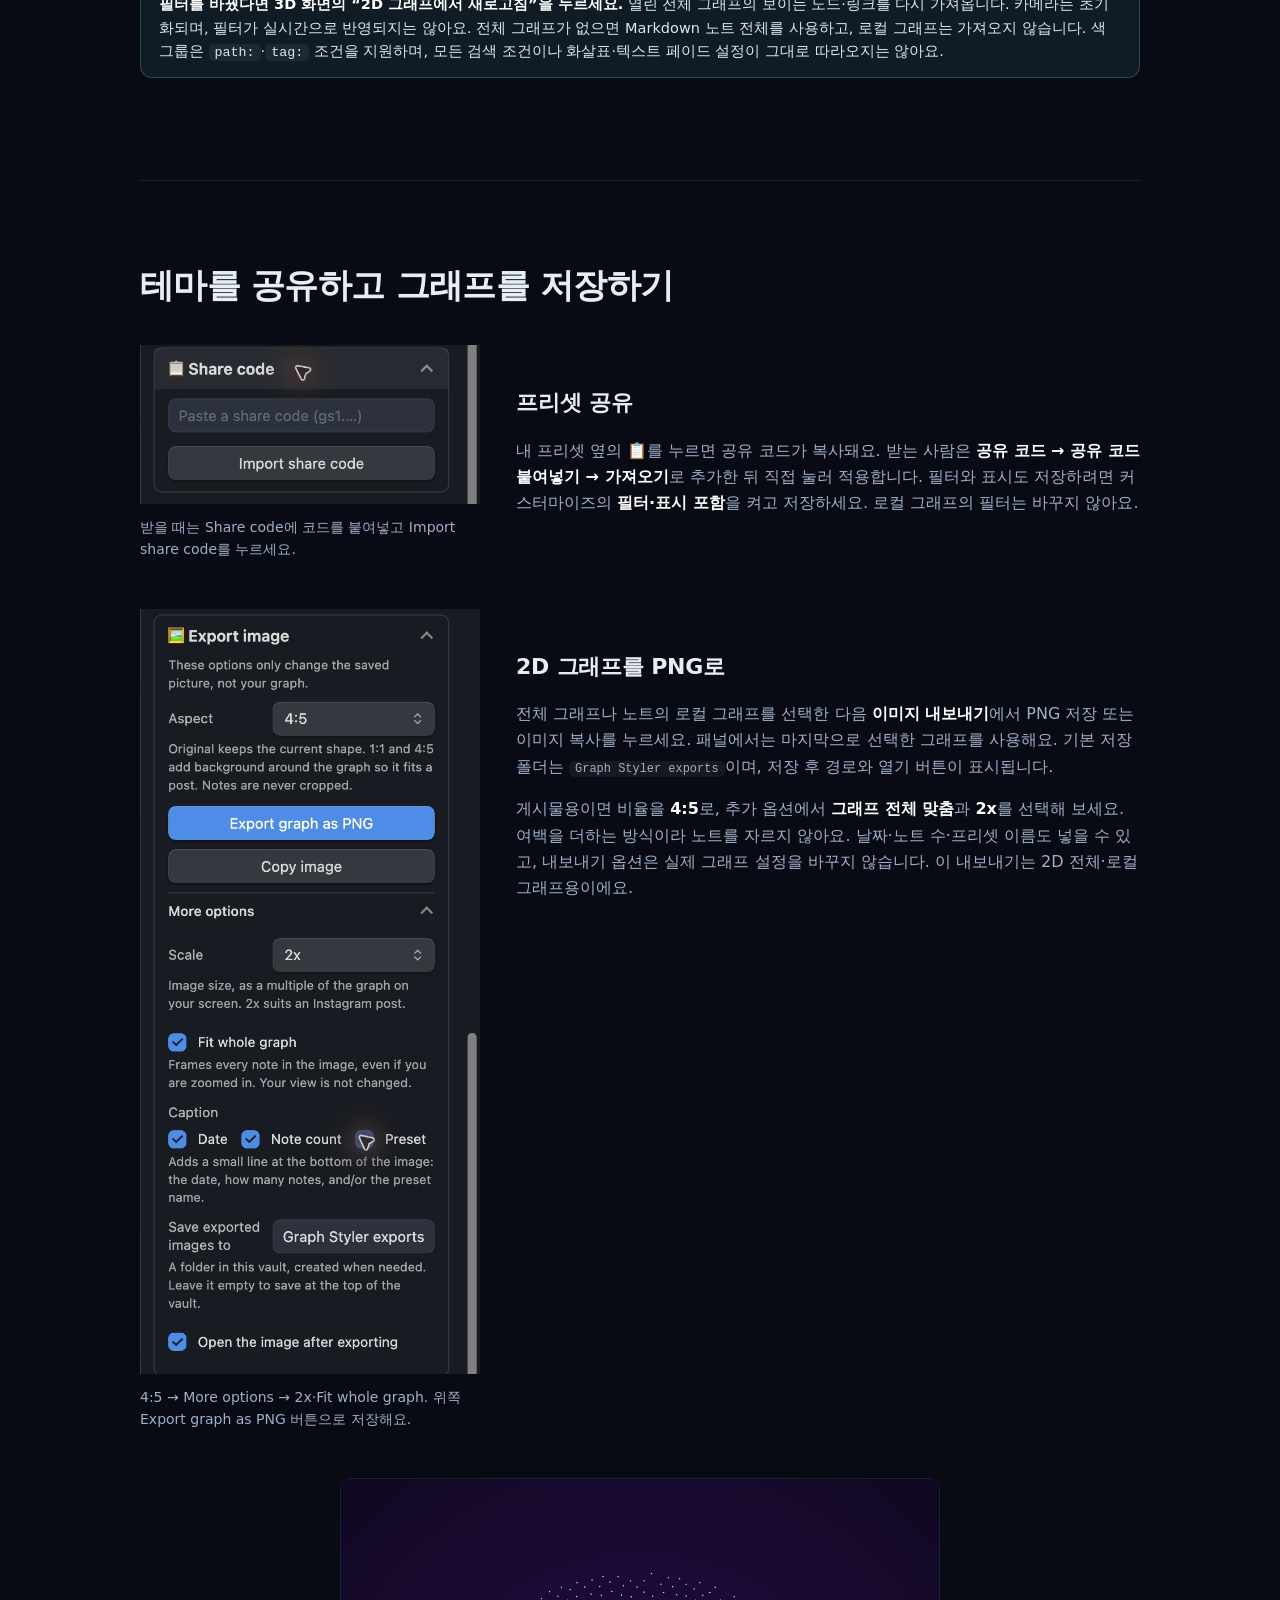
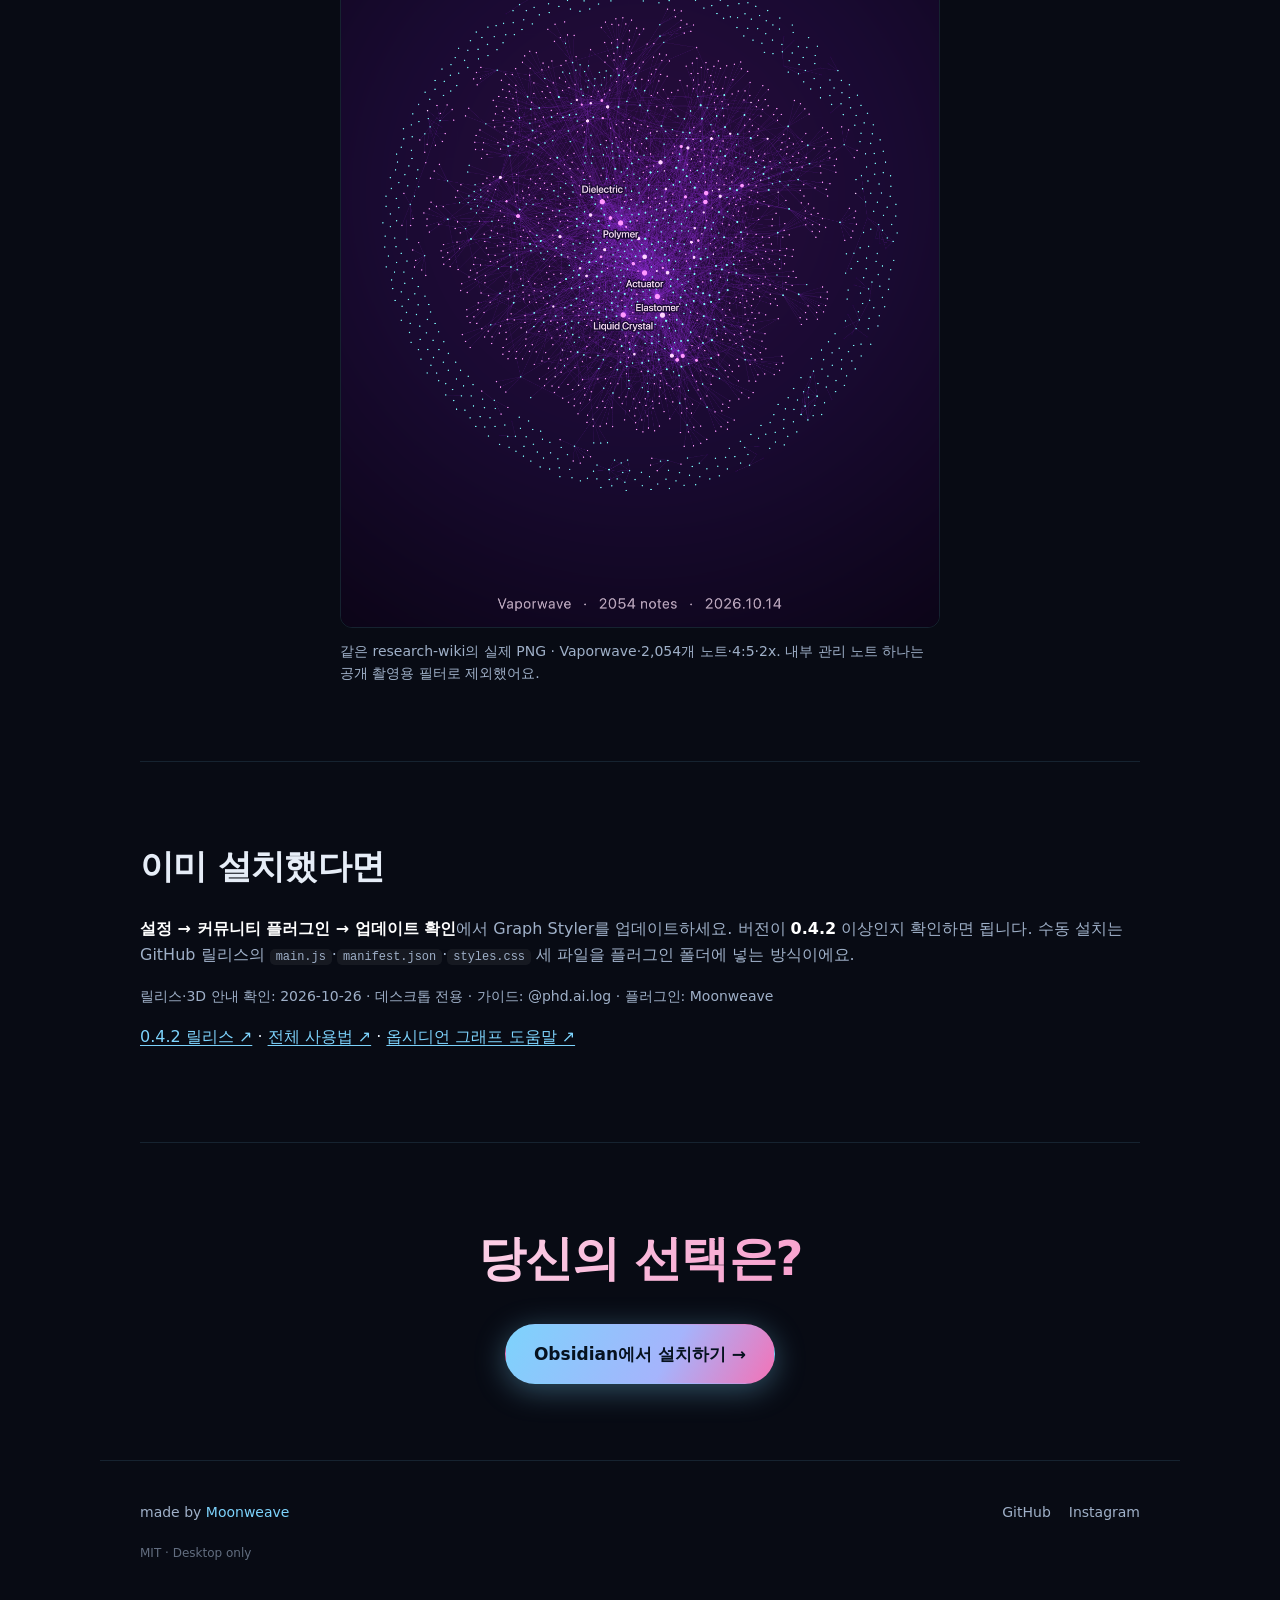
==== commit 791b79be: "공개 가이드의 최신 버전과 3D 새로고침 안내를 맞춘다" ====
--- a/index.html
+++ b/index.html
@@ -39,7 +39,7 @@
       <div class="hero-text">
         <h1 data-ko="옵시디언 그래프,<br>클릭 한 번으로." data-en="Your Obsidian graph,<br>one click away.">옵시디언 그래프,<br>클릭 한 번으로.</h1>
         <p class="lead" data-ko="색과 글로우는 바꾸고, 지금 배치는 그대로. CSS를 직접 쓰지 않아도 돼요." data-en="Change colors and glow, keep your current physics. No hand-written CSS needed.">색과 글로우는 바꾸고, 지금 배치는 그대로. CSS를 직접 쓰지 않아도 돼요.</p>
-        <p class="muted small" data-ko="0.4.1 기준 · 2026년 10월 14일 업데이트 · @phd.ai.log" data-en="Updated for 0.4.1 · October 14, 2026 · @phd.ai.log">0.4.1 기준 · 2026년 10월 14일 업데이트 · @phd.ai.log</p>
+        <p class="muted small" data-ko="0.4.2 기준 · 2026년 10월 26일 안내 수정 · @phd.ai.log" data-en="Updated for 0.4.2 · October 26, 2026 · @phd.ai.log">0.4.2 기준 · 2026년 10월 26일 안내 수정 · @phd.ai.log</p>
         <div class="cta">
           <a class="btn primary" href="https://obsidian.md/plugins?id=graph-styler" target="_blank" rel="noopener" data-ko="Obsidian에서 설치하기 →" data-en="Install from Obsidian →">Obsidian에서 설치하기 →</a>
           <a class="btn ghost" href="#usage" data-ko="사용법 보기" data-en="See how">사용법 보기</a>
@@ -234,7 +234,7 @@
       <div class="visual-step">
         <figure class="ui-shot">
           <a class="ui-panel ui-panel--research-3d" href="assets/research-041/3d-panel.jpg"><img src="assets/research-041/3d-panel.jpg" width="3024" height="1898" loading="lazy" alt="Research wiki dark-theme 3D panel with Look, Orbital layout, center and auto-rotate" /></a>
-          <figcaption data-ko="최신 3D 패널 · Look은 분위기, Layout은 배치. Orbital을 고르면 중심 입력이 활성화돼요." data-en="Current 3D panel · Look controls appearance, Layout controls arrangement. Orbital enables the center input.">최신 3D 패널 · Look은 분위기, Layout은 배치. Orbital을 고르면 중심 입력이 활성화돼요.</figcaption>
+          <figcaption data-ko="0.4.1 촬영본의 3D 패널 · Look은 분위기, Layout은 배치. Orbital을 고르면 중심 입력이 활성화돼요." data-en="3D panel captured in 0.4.1 · Look controls appearance, Layout controls arrangement. Orbital enables the center input.">0.4.1 촬영본의 3D 패널 · Look은 분위기, Layout은 배치. Orbital을 고르면 중심 입력이 활성화돼요.</figcaption>
         </figure>
         <div class="visual-copy">
       <p class="big" data-ko="패널의 <b>🧊 3D (실험 기능)</b>을 펼쳐 3D를 켜고 <b>3D 그래프 열기</b>를 누르세요. 기본값은 꺼짐이며, 실험 기능이라 이후 바뀔 수 있어요." data-en="Expand <b>🧊 3D (experimental)</b>, enable the view and select <b>Open 3D graph</b>. Off by default; experimental behavior may change.">패널의 <b>🧊 3D (실험 기능)</b>을 펼쳐 3D를 켜고 <b>3D 그래프 열기</b>를 누르세요. 기본값은 꺼짐이며, 실험 기능이라 이후 바뀔 수 있어요.</p>
@@ -256,8 +256,8 @@
         <a class="ui-panel ui-panel--research-layout" href="assets/research-041/3d-layouts.jpg"><img src="assets/research-041/3d-layouts.jpg" width="3024" height="1898" loading="lazy" alt="Actual Layout dropdown showing Force graph, Orbital and Globe in 0.4.1" /></a>
         <figcaption data-ko="Layout을 누르면 Force graph·Orbital·Globe 세 가지가 보여요." data-en="The actual Layout dropdown: Force graph, Orbital and Globe.">Layout을 누르면 Force graph·Orbital·Globe 세 가지가 보여요.</figcaption>
       </figure>
-      <p class="muted" data-ko="드래그로 회전, 스크롤·핀치로 확대, Shift+드래그나 오른쪽 드래그로 이동. 노드에 마우스를 올리면 이름과 연결이 강조되고, 클릭하면 노트가 열려요. 자동 회전은 끌 수 있습니다." data-en="Drag to rotate, scroll or pinch to zoom, Shift-drag or right-drag to pan. Hover for a name and highlighted links; click to open the note. Auto-rotate can be turned off.">드래그로 회전, 스크롤·핀치로 확대, Shift+드래그나 오른쪽 드래그로 이동. 노드에 마우스를 올리면 이름과 연결이 강조되고, 클릭하면 노트가 열려요. 자동 회전은 끌 수 있습니다.</p>
-      <p class="tip" data-ko="<b>필터를 바꿨다면 3D 탭을 다시 열어주세요.</b> 열린 전체 그래프의 보이는 노드·링크를 가져오는 방식이며 실시간 필터 갱신은 아직 안 돼요. 전체 그래프가 없으면 Markdown 노트 전체를 사용하고, 로컬 그래프는 가져오지 않습니다. 색 그룹은 <code>path:</code>·<code>tag:</code> 조건을 지원하며, 모든 검색 조건이나 화살표·텍스트 페이드 설정이 그대로 따라오지는 않아요." data-en="<b>Reopen the 3D tab after changing filters.</b> It snapshots visible nodes and links from the open global graph; filters do not update live. Without a global graph it uses all Markdown notes, not the local graph. Color groups support <code>path:</code> and <code>tag:</code>; arbitrary queries, arrows and text-fade settings do not all carry over."><b>필터를 바꿨다면 3D 탭을 다시 열어주세요.</b> 열린 전체 그래프의 보이는 노드·링크를 가져오는 방식이며 실시간 필터 갱신은 아직 안 돼요. 전체 그래프가 없으면 Markdown 노트 전체를 사용하고, 로컬 그래프는 가져오지 않습니다. 색 그룹은 <code>path:</code>·<code>tag:</code> 조건을 지원하며, 모든 검색 조건이나 화살표·텍스트 페이드 설정이 그대로 따라오지는 않아요.</p>
+      <p class="muted" data-ko="드래그로 회전, 스크롤·핀치로 확대, Shift+드래그나 오른쪽 드래그로 이동. 노드에 마우스를 올리면 이름과 연결이 강조되고, 클릭하면 노트가 열려요. 3D 화면 오른쪽 위에서 회전을 시작하거나 멈출 수 있어요." data-en="Drag to rotate, scroll or pinch to zoom, Shift-drag or right-drag to pan. Hover for a name and highlighted links; click to open the note. Start or pause rotation at the top right of the 3D view.">드래그로 회전, 스크롤·핀치로 확대, Shift+드래그나 오른쪽 드래그로 이동. 노드에 마우스를 올리면 이름과 연결이 강조되고, 클릭하면 노트가 열려요. 3D 화면 오른쪽 위에서 회전을 시작하거나 멈출 수 있어요.</p>
+      <p class="tip" data-ko="<b>필터를 바꿨다면 3D 화면의 “2D 그래프에서 새로고침”을 누르세요.</b> 열린 전체 그래프의 보이는 노드·링크를 다시 가져옵니다. 카메라는 초기화되며, 필터가 실시간으로 반영되지는 않아요. 전체 그래프가 없으면 Markdown 노트 전체를 사용하고, 로컬 그래프는 가져오지 않습니다. 색 그룹은 <code>path:</code>·<code>tag:</code> 조건을 지원하며, 모든 검색 조건이나 화살표·텍스트 페이드 설정이 그대로 따라오지는 않아요." data-en="<b>After changing filters, select “Refresh from 2D graph” in the 3D view.</b> This reloads visible nodes and links from the open global graph and resets the camera. Filters do not update live. Without a global graph it uses all Markdown notes, not the local graph. Color groups support <code>path:</code> and <code>tag:</code>; arbitrary queries, arrows and text-fade settings do not all carry over."><b>필터를 바꿨다면 3D 화면의 “2D 그래프에서 새로고침”을 누르세요.</b> 열린 전체 그래프의 보이는 노드·링크를 다시 가져옵니다. 카메라는 초기화되며, 필터가 실시간으로 반영되지는 않아요. 전체 그래프가 없으면 Markdown 노트 전체를 사용하고, 로컬 그래프는 가져오지 않습니다. 색 그룹은 <code>path:</code>·<code>tag:</code> 조건을 지원하며, 모든 검색 조건이나 화살표·텍스트 페이드 설정이 그대로 따라오지는 않아요.</p>
     </section>
 
     <section id="share-export" class="section">
@@ -290,9 +290,9 @@
     </section>
     <section id="updates" class="section">
       <h2 data-ko="이미 설치했다면" data-en="Already installed?">이미 설치했다면</h2>
-      <p class="muted" data-ko="<b>설정 → 커뮤니티 플러그인 → 업데이트 확인</b>에서 Graph Styler를 업데이트하세요. 버전이 <b>0.4.1</b>인지 확인하면 됩니다. 수동 설치는 GitHub 릴리스의 <code>main.js</code>·<code>manifest.json</code>·<code>styles.css</code> 세 파일을 플러그인 폴더에 넣는 방식이에요." data-en="Use <b>Settings → Community plugins → Check for updates</b> and update Graph Styler. Check that its version is <b>0.4.1</b>. For manual installation, put the release's <code>main.js</code>, <code>manifest.json</code> and <code>styles.css</code> in the plugin folder."><b>설정 → 커뮤니티 플러그인 → 업데이트 확인</b>에서 Graph Styler를 업데이트하세요. 버전이 <b>0.4.1</b>인지 확인하면 됩니다. 수동 설치는 GitHub 릴리스의 <code>main.js</code>·<code>manifest.json</code>·<code>styles.css</code> 세 파일을 플러그인 폴더에 넣는 방식이에요.</p>
-      <p class="muted small" data-ko="확인일: 2026-10-14 · 데스크톱 전용 · 가이드: @phd.ai.log · 플러그인: Moonweave" data-en="Checked: 2026-10-14 · Desktop only · Guide: @phd.ai.log · Plugin: Moonweave">확인일: 2026-10-14 · 데스크톱 전용 · 가이드: @phd.ai.log · 플러그인: Moonweave</p>
-      <p class="source-links"><a href="https://github.com/moonweave/obsidian-graph-styler/releases/tag/0.4.1" data-ko="0.4.1 릴리스 ↗" data-en="0.4.1 release ↗">0.4.1 릴리스 ↗</a> · <a href="https://github.com/moonweave/obsidian-graph-styler/blob/0.4.1/README.ko.md" data-ko="전체 사용법 ↗" data-en="Full documentation ↗">전체 사용법 ↗</a> · <a href="https://obsidian.md/help/plugins/graph" data-ko="옵시디언 그래프 도움말 ↗" data-en="Obsidian graph help ↗">옵시디언 그래프 도움말 ↗</a></p>
+      <p class="muted" data-ko="<b>설정 → 커뮤니티 플러그인 → 업데이트 확인</b>에서 Graph Styler를 업데이트하세요. 버전이 <b>0.4.2</b> 이상인지 확인하면 됩니다. 수동 설치는 GitHub 릴리스의 <code>main.js</code>·<code>manifest.json</code>·<code>styles.css</code> 세 파일을 플러그인 폴더에 넣는 방식이에요." data-en="Use <b>Settings → Community plugins → Check for updates</b> and update Graph Styler. Check that its version is <b>0.4.2</b> or later. For manual installation, put the release's <code>main.js</code>, <code>manifest.json</code> and <code>styles.css</code> in the plugin folder."><b>설정 → 커뮤니티 플러그인 → 업데이트 확인</b>에서 Graph Styler를 업데이트하세요. 버전이 <b>0.4.2</b> 이상인지 확인하면 됩니다. 수동 설치는 GitHub 릴리스의 <code>main.js</code>·<code>manifest.json</code>·<code>styles.css</code> 세 파일을 플러그인 폴더에 넣는 방식이에요.</p>
+      <p class="muted small" data-ko="릴리스·3D 안내 확인: 2026-10-26 · 데스크톱 전용 · 가이드: @phd.ai.log · 플러그인: Moonweave" data-en="Release and 3D guidance checked: 2026-10-26 · Desktop only · Guide: @phd.ai.log · Plugin: Moonweave">릴리스·3D 안내 확인: 2026-10-26 · 데스크톱 전용 · 가이드: @phd.ai.log · 플러그인: Moonweave</p>
+      <p class="source-links"><a href="https://github.com/moonweave/obsidian-graph-styler/releases/tag/0.4.2" data-ko="0.4.2 릴리스 ↗" data-en="0.4.2 release ↗">0.4.2 릴리스 ↗</a> · <a href="https://github.com/moonweave/obsidian-graph-styler/blob/0.4.2/README.ko.md" data-ko="전체 사용법 ↗" data-en="Full documentation ↗">전체 사용법 ↗</a> · <a href="https://obsidian.md/help/plugins/graph" data-ko="옵시디언 그래프 도움말 ↗" data-en="Obsidian graph help ↗">옵시디언 그래프 도움말 ↗</a></p>
     </section>
     </article>
 
